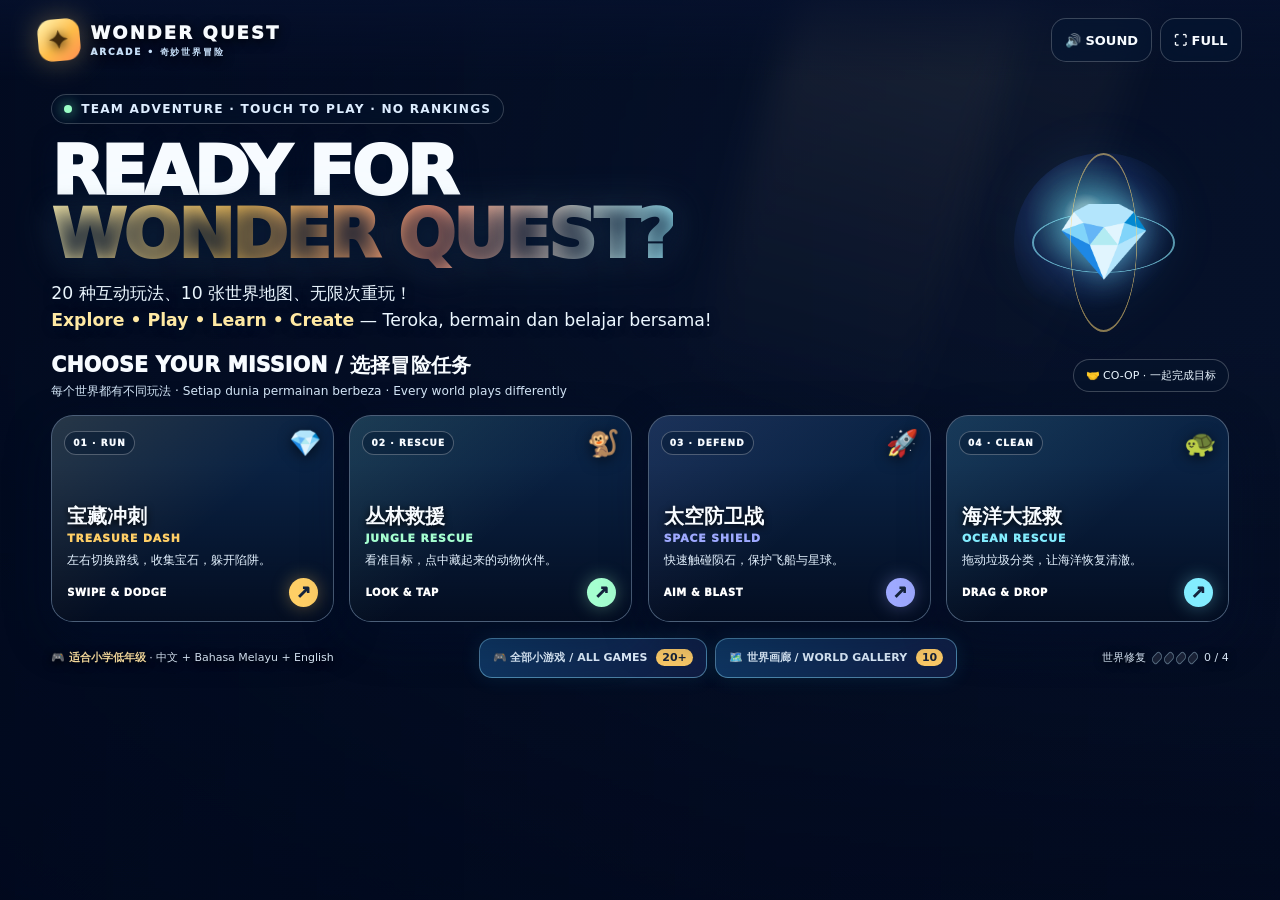
==== index.html @ a14398d5 "Add files via upload" ====
<!doctype html>
<html lang="zh-CN">
<head>
<meta charset="utf-8">
<meta name="viewport" content="width=device-width,initial-scale=1,maximum-scale=1,user-scalable=no,viewport-fit=cover">
<meta name="theme-color" content="#07132c">
<meta name="description" content="Wonder Quest Arcade — cooperative touch-screen adventure mini-games for children. No ads, no accounts, no external libraries.">
<title>Wonder Quest Ultimate Arcade · 奇妙世界大冒险</title>
<style>
:root{--ink:#f7fbff;--muted:#cce0f8;--gold:#ffd56f;--cyan:#75edff;--pink:#ff98d0;--glass:rgba(5,15,38,.75);--line:rgba(255,255,255,.2);--shadow:0 24px 80px rgba(0,0,0,.38)}
*{box-sizing:border-box;-webkit-tap-highlight-color:transparent}html,body{margin:0;width:100%;height:100%;overflow:hidden;background:#07132c;color:var(--ink);font-family:system-ui,-apple-system,"Segoe UI","Microsoft YaHei",sans-serif;overscroll-behavior:none}button{font:inherit;color:inherit;border:0;cursor:pointer;touch-action:manipulation}button:focus-visible{outline:4px solid white;outline-offset:3px}button:disabled{opacity:.58;cursor:default}#app{position:relative;width:100%;height:100dvh;min-height:540px;overflow:hidden;background:#07132c;isolation:isolate}.screen{position:absolute;inset:0;overflow:auto;scrollbar-width:thin;scrollbar-color:#95dfff66 transparent}.hidden{display:none!important}
/* home */
#home{background:#07132c}#homeBg{position:absolute;inset:-3%;background:url('assets/scenes/treasure.webp') center/cover no-repeat;animation:pan 30s ease-in-out infinite alternate;filter:saturate(1.15)}#homeBg:after{content:"";position:absolute;inset:0;background:linear-gradient(90deg,rgba(2,9,27,.78),rgba(2,9,27,.34) 58%,rgba(2,9,27,.22)),linear-gradient(0deg,rgba(1,7,24,.68),transparent 62%),radial-gradient(ellipse at 70% 35%,transparent 12%,rgba(1,8,28,.24) 80%)}@keyframes pan{from{transform:scale(1.02) translate(0,0)}to{transform:scale(1.12) translate(-1.3%,-.6%)}}.home-shine{position:absolute;inset:0;pointer-events:none;overflow:hidden}.ray{position:absolute;top:-22%;width:17%;height:70%;background:linear-gradient(180deg,rgba(255,246,197,.11),transparent);filter:blur(17px);transform:rotate(16deg);animation:ray 12s ease-in-out infinite alternate}.ray.r1{left:60%}.ray.r2{left:77%;width:10%;animation-delay:-4s;opacity:.55}@keyframes ray{from{transform:translateX(-20px) rotate(16deg);opacity:.25}to{transform:translateX(35px) rotate(16deg);opacity:.72}}#particles{position:absolute;inset:0;overflow:hidden;pointer-events:none}.spark{position:absolute;width:4px;height:4px;background:#fff0b1;border-radius:50%;box-shadow:0 0 15px 4px #ffcd6877;animation:float var(--d) linear infinite;opacity:0}@keyframes float{0%{transform:translateY(30px) scale(.3);opacity:0}18%{opacity:.9}80%{opacity:.45}100%{transform:translateY(-105vh) translateX(var(--dx)) scale(1.4);opacity:0}}
.topbar{position:relative;z-index:3;display:flex;align-items:center;justify-content:space-between;gap:14px;padding:clamp(12px,2vh,22px) clamp(14px,3vw,42px);background:linear-gradient(#06112dcc,transparent)}.brand{display:flex;align-items:center;gap:10px;font-weight:1000;letter-spacing:.12em;font-size:clamp(13px,1.4vw,18px);text-shadow:0 2px 12px #000}.brand-mark{width:42px;height:42px;border-radius:14px;display:grid;place-items:center;background:linear-gradient(140deg,#fff4b3,#ffbd49 55%,#ff8e52);color:#422a0b;font-size:25px;box-shadow:0 0 28px #ffd26c55;transform:rotate(-5deg)}.brand small{display:block;font-size:9px;letter-spacing:.2em;color:#c5def8;margin-top:3px}.top-actions{display:flex;gap:8px}.iconbtn{min-height:44px;min-width:46px;padding:9px 13px;border:1px solid #ffffff35;border-radius:15px;background:#05173388;backdrop-filter:blur(14px);font-weight:900;font-size:13px}.iconbtn:active{transform:scale(.96)}.home-content{position:relative;z-index:2;max-width:1500px;margin:auto;padding:clamp(8px,1.6vh,20px) clamp(14px,4vw,62px) 26px;display:flex;flex-direction:column;gap:clamp(12px,1.7vh,22px);min-height:calc(100% - 68px)}.eyebrow{display:inline-flex;align-items:center;gap:9px;width:max-content;border:1px solid #ffffff34;background:#04152d75;backdrop-filter:blur(12px);border-radius:999px;padding:7px 12px;font-size:clamp(10px,.95vw,13px);font-weight:900;letter-spacing:.1em;color:#ddedff}.pulse-dot{width:8px;height:8px;background:#9bffc6;box-shadow:0 0 13px #78ffc1;border-radius:50%;animation:pulse 1.6s infinite}@keyframes pulse{50%{opacity:.35;transform:scale(.72)}}.hero{display:flex;align-items:flex-end;justify-content:space-between;gap:22px}.hero-copy{max-width:840px}h1{margin:0;font-size:clamp(38px,5.3vw,76px);font-weight:1000;line-height:.94;letter-spacing:-.045em;text-shadow:0 5px 22px #00102a}.title-shine{color:transparent;background:linear-gradient(95deg,#fff3b2 0%,#ffc85c 30%,#ff9d7c 61%,#9defff 100%);background-clip:text;-webkit-background-clip:text;filter:drop-shadow(0 0 18px #9defff22)}.hero-sub{margin:13px 0 0;max-width:760px;color:#ecf7ff;font-size:clamp(12px,1.35vw,18px);line-height:1.55;text-shadow:0 2px 10px #00102a}.hero-sub strong{color:#ffe9a3}.portal-core{flex:0 0 clamp(112px,14vw,190px);width:clamp(112px,14vw,190px);aspect-ratio:1;border-radius:50%;position:relative;display:grid;place-items:center;margin:0 3% 2px 0;background:radial-gradient(circle at 40% 35%,#ffffffbb 0 2%,#d1fbff88 3% 7%,#69d9ff54 14%,#3b66ff20 38%,transparent 62%);filter:drop-shadow(0 0 25px #62d9ff45)}.portal-core:before,.portal-core:after{content:"";position:absolute;inset:10%;border:2px solid #8feeff9c;border-radius:50%;transform:rotateX(65deg);animation:orbit 8s linear infinite}.portal-core:after{inset:0%;border-color:#ffd87885;transform:rotateY(68deg);animation-duration:12s;animation-direction:reverse}.core-inner{font-size:clamp(44px,6vw,78px);animation:coreFloat 3s ease-in-out infinite alternate;filter:drop-shadow(0 0 15px #83eaff88)}@keyframes orbit{to{transform:rotate(425deg) rotateX(65deg)}}@keyframes coreFloat{to{transform:translateY(-9px) scale(1.04)}}.world-heading{display:flex;align-items:center;justify-content:space-between;gap:12px;margin-top:2px}.world-heading h2{margin:0;font-size:clamp(15px,1.6vw,22px);font-weight:1000;letter-spacing:.01em}.world-heading p{margin:4px 0 0;color:#d6e8fa;font-size:clamp(10px,.95vw,13px)}.team-chip{padding:8px 12px;border:1px solid #ffffff38;background:#06142c99;border-radius:999px;font-size:11px;color:#eaf6ff;white-space:nowrap}.world-grid{display:grid;grid-template-columns:repeat(4,minmax(0,1fr));gap:clamp(8px,1.2vw,16px)}.world-card{--accent:#ffd36f;position:relative;min-height:clamp(158px,23vh,222px);padding:0;overflow:hidden;border-radius:22px;border:1px solid #ffffff44;background:#0a2345;box-shadow:0 16px 45px #00102b70;text-align:left;isolation:isolate;transition:transform .24s,border-color .24s,box-shadow .24s}.world-card:before{content:"";position:absolute;z-index:-2;inset:-1%;background-image:linear-gradient(0deg,rgba(3,12,31,.97),rgba(3,12,31,.06) 76%),var(--img);background-size:cover;background-position:center;transition:transform .65s}.world-card:after{content:"";position:absolute;inset:0;z-index:-1;background:linear-gradient(140deg,color-mix(in srgb,var(--accent) 16%,transparent),transparent 54%);opacity:.75}.world-card:hover,.world-card:focus-visible{transform:translateY(-5px);border-color:var(--accent);box-shadow:0 20px 52px #00102baa,0 0 24px color-mix(in srgb,var(--accent) 26%,transparent)}.world-card:hover:before{transform:scale(1.075)}.world-card:active{transform:scale(.985)}.world-card[data-game="treasure"]{--img:url('assets/scenes/treasure.webp');--accent:#ffcf66}.world-card[data-game="jungle"]{--img:url('assets/scenes/jungle.webp');--accent:#a5ffd0}.world-card[data-game="space"]{--img:url('assets/scenes/space.webp');--accent:#9ea9ff}.world-card[data-game="ocean"]{--img:url('assets/scenes/ocean.webp');--accent:#83edff}.card-top{position:absolute;top:12px;left:12px;right:12px;display:flex;align-items:center;justify-content:space-between;gap:6px}.world-tag{font-size:9px;font-weight:1000;letter-spacing:.12em;padding:6px 8px;border:1px solid #ffffff45;border-radius:999px;background:#04162f77;backdrop-filter:blur(10px)}.card-glyph{font-size:26px;filter:drop-shadow(0 3px 7px #0009)}.card-content{position:absolute;left:0;right:0;bottom:0;padding:13px 15px 14px}.card-content h3{font-size:clamp(15px,1.55vw,21px);line-height:1.05;margin:0 0 4px;font-weight:1000;text-shadow:0 2px 7px #000}.card-content .eng{display:block;color:var(--accent);font-size:clamp(9px,.85vw,12px);font-weight:950;letter-spacing:.08em;margin-bottom:7px}.card-content p{font-size:clamp(10px,.91vw,12px);line-height:1.4;color:#e4f2ff;margin:0;max-width:95%}.card-bottom{margin-top:10px;display:flex;justify-content:space-between;align-items:center;font-size:10px;color:#fff;font-weight:950;letter-spacing:.06em}.card-play{display:grid;place-items:center;width:29px;height:29px;border-radius:50%;background:var(--accent);color:#15243d;font-size:18px;box-shadow:0 0 18px color-mix(in srgb,var(--accent) 36%,transparent)}.bottom-bar{display:flex;align-items:center;justify-content:space-between;gap:10px;color:#e2f1ff;font-size:11px;text-shadow:0 2px 8px #000}.bottom-bar strong{color:#ffe3a1}.portal-progress{display:flex;align-items:center;gap:7px}.mini-crystals{display:flex;gap:4px}.mini-crystals span{width:8px;height:12px;border-radius:2px 5px 2px 5px;border:1px solid #c1ecff5c;transform:rotate(45deg);background:#ffffff16}.mini-crystals span.lit{background:#8deaff;box-shadow:0 0 12px #8deaff;border-color:#fff}
/* game view */
#gameScreen{background:#06132e;overflow:hidden;z-index:10}.game-canvas{position:absolute;inset:0;width:100%;height:100%;touch-action:none;display:block}.game-shade{position:absolute;inset:0;pointer-events:none;background:linear-gradient(180deg,rgba(1,8,24,.62),transparent 24%,transparent 67%,rgba(1,8,24,.45))}.game-top{position:absolute;z-index:3;top:0;left:0;right:0;display:grid;grid-template-columns:auto 1fr minmax(160px,300px);align-items:center;gap:clamp(9px,1.6vw,22px);padding:clamp(10px,1.7vh,20px) clamp(12px,2.6vw,36px);background:linear-gradient(#030b21be,transparent)}.glass{border:1px solid #ffffff35;background:rgba(4,15,38,.72);backdrop-filter:blur(15px);box-shadow:0 10px 35px #00102b55}.backbtn{min-height:47px;padding:10px 14px;border-radius:15px;border:1px solid #ffffff42;background:#061831c7;font-size:12px;font-weight:1000;letter-spacing:.06em;white-space:nowrap}.game-heading{min-width:0}.game-heading .kicker{color:#a9e9ff;font-size:9px;font-weight:1000;letter-spacing:.18em}.game-heading h2{margin:2px 0 0;font-size:clamp(17px,2.2vw,29px);line-height:1.05;text-shadow:0 2px 8px #000}.game-heading p{margin:4px 0 0;color:#e0efff;font-size:clamp(10px,.96vw,13px);white-space:nowrap;overflow:hidden;text-overflow:ellipsis}.hud{padding:11px 13px;border-radius:16px;display:flex;flex-direction:column;gap:8px;min-width:0}.hud-row{display:flex;align-items:center;justify-content:space-between;gap:8px;font-size:11px;font-weight:1000}.hud-value{color:#ffe69e;white-space:nowrap}.meter{height:9px;border-radius:999px;background:#ffffff20;border:1px solid #ffffff27;overflow:hidden}.meter>span{display:block;height:100%;width:0;border-radius:999px;background:linear-gradient(90deg,#63f1e0,#fff2a1);box-shadow:0 0 12px #72f5e2;transition:width .22s}.game-bottom{position:absolute;z-index:3;left:0;right:0;bottom:0;display:flex;align-items:flex-end;justify-content:space-between;gap:10px;padding:14px clamp(12px,2.6vw,36px) max(14px,env(safe-area-inset-bottom));pointer-events:none;background:linear-gradient(0deg,rgba(1,8,24,.72),transparent)}.game-bottom>*{pointer-events:auto}.mission-tip{max-width:min(620px,60vw);padding:10px 14px;border-radius:15px;border:1px solid #ffffff28;background:#04152fa8;backdrop-filter:blur(12px);font-size:clamp(10px,.98vw,13px);color:#e8f6ff;line-height:1.35}.mission-tip strong{display:block;color:#ffe59a;margin-bottom:2px}.bottom-controls{display:flex;align-items:center;gap:9px}.control-btn{min-width:clamp(56px,6.8vw,88px);min-height:clamp(48px,6vw,68px);padding:8px 14px;border-radius:18px;border:1px solid #ffffff4d;background:rgba(7,20,47,.82);box-shadow:0 9px 27px #0004, inset 0 1px #fff2;font-size:clamp(20px,2.4vw,30px);font-weight:1000;touch-action:manipulation}.control-btn:active{transform:scale(.95);background:#ffffff2d}.control-label{display:block;font-size:9px;letter-spacing:.08em;margin-top:2px;color:#d7ebff}.toast{position:absolute;z-index:8;top:clamp(95px,13vh,135px);left:50%;transform:translateX(-50%) translateY(-10px);opacity:0;pointer-events:none;padding:12px 20px;border:1px solid #ffffff48;border-radius:999px;background:rgba(5,17,44,.86);backdrop-filter:blur(15px);font-weight:1000;font-size:clamp(13px,1.3vw,18px);box-shadow:0 12px 35px #0005;transition:.22s;white-space:nowrap}.toast.show{opacity:1;transform:translateX(-50%) translateY(0)}
/* end overlay */
#ending{position:absolute;z-index:20;inset:0;display:grid;place-items:center;background:rgba(2,7,24,.65);backdrop-filter:blur(13px);padding:20px;overflow:hidden}.end-card{position:relative;width:min(620px,94vw);border-radius:30px;border:1px solid #ffffff4b;padding:clamp(24px,4vw,42px);text-align:center;background:linear-gradient(155deg,#0c2d55ed,#111640f5 70%);box-shadow:0 25px 90px #0008;overflow:hidden;animation:popin .42s cubic-bezier(.2,1.25,.35,1)}@keyframes popin{from{opacity:0;transform:scale(.7) translateY(30px)}to{opacity:1;transform:scale(1) translateY(0)}}.end-card:before{content:"";position:absolute;inset:-45%;background:conic-gradient(from 0deg,transparent,#76dfff21,transparent,#ffda7225,transparent);animation:spin 10s linear infinite;pointer-events:none}@keyframes spin{to{transform:rotate(360deg)}}.end-inner{position:relative;z-index:1}.end-icon{font-size:clamp(62px,10vw,100px);line-height:1.1;filter:drop-shadow(0 0 22px #8fefff75);animation:coreFloat 2.2s ease-in-out infinite alternate}.end-card h2{font-size:clamp(27px,4.2vw,42px);margin:15px 0 8px;font-weight:1000}.end-card p{font-size:clamp(13px,1.3vw,17px);color:#dceeff;line-height:1.55;margin:0 auto 22px;max-width:470px}.end-actions{display:flex;justify-content:center;gap:10px;flex-wrap:wrap}.primary-btn,.secondary-btn{min-height:52px;padding:13px 21px;border-radius:15px;font-weight:1000;font-size:14px}.primary-btn{background:linear-gradient(135deg,#fff3b2,#ffcb5c 60%,#ff9955);color:#3a260c;box-shadow:0 8px 25px #ffb74642,inset 0 1px #fff}.secondary-btn{background:#ffffff13;border:1px solid #ffffff35;color:#eff8ff}.primary-btn:active,.secondary-btn:active{transform:scale(.98)}.confetti{position:absolute;top:-16px;width:9px;height:15px;border-radius:3px;animation:confetti 2.8s linear forwards;opacity:.9}@keyframes confetti{to{transform:translateY(110vh) rotate(740deg);opacity:0}}
@media(max-width:930px){.home-content{justify-content:flex-start;padding-top:16px}.hero{align-items:center}.portal-core{margin-right:0;flex-basis:100px;width:100px}.world-grid{grid-template-columns:repeat(2,minmax(0,1fr))}.world-card{min-height:clamp(135px,25vh,200px)}.card-content{padding:10px 12px}.game-top{grid-template-columns:auto 1fr;}.hud{grid-column:1/-1;max-width:370px;justify-self:end;width:100%;padding:8px 11px}.game-heading{padding-right:4px}.game-bottom{align-items:flex-end}.mission-tip{max-width:58vw}.bottom-controls{gap:6px}}
@media(max-width:560px){#app{min-height:520px}.topbar{padding:9px 12px}.brand-mark{width:36px;height:36px}.iconbtn{min-height:38px;min-width:40px;padding:7px 9px}.home-content{padding:8px 12px 12px;gap:10px}.hero{gap:7px}.portal-core{flex-basis:66px;width:66px}.core-inner{font-size:38px}h1{font-size:clamp(30px,8.5vw,46px)}.hero-sub{margin-top:7px;font-size:11px}.world-heading h2{font-size:15px}.team-chip{font-size:9px;padding:6px 8px}.world-grid{gap:8px}.world-card{min-height:145px;border-radius:16px}.card-top{top:8px;left:8px}.world-tag{font-size:8px;padding:5px 6px}.card-glyph{font-size:22px}.card-content h3{font-size:15px}.card-content .eng{font-size:8px;margin-bottom:4px}.card-content p{font-size:9px}.card-bottom{margin-top:5px;font-size:9px}.card-play{width:24px;height:24px}.bottom-bar{font-size:9px;align-items:flex-start}.portal-progress{gap:5px}.game-top{padding:9px;gap:6px;grid-template-columns:auto 1fr}.backbtn{min-height:42px;padding:8px 10px;font-size:10px}.game-heading h2{font-size:18px}.game-heading .kicker{font-size:8px}.game-heading p{font-size:10px}.hud{max-width:260px}.game-bottom{padding:8px;gap:6px;align-items:flex-end}.mission-tip{max-width:49vw;padding:8px 9px;font-size:9px}.control-btn{min-width:48px;min-height:47px;border-radius:14px;padding:5px 8px;font-size:19px}.control-label{font-size:7px}.primary-btn,.secondary-btn{font-size:12px;min-height:47px;padding:10px 13px}.toast{max-width:90vw;white-space:normal;text-align:center;top:126px;font-size:13px}}
@media(orientation:portrait) and (max-width:700px){.home-content{overflow-y:auto}.hero{align-items:flex-start}.portal-core{display:none}.world-grid{padding-bottom:8px}.world-card{min-height:165px}.bottom-bar{padding-bottom:8px}}
@media(prefers-reduced-motion:reduce){*,*:before,*:after{animation-duration:.01ms!important;animation-iteration-count:1!important;scroll-behavior:auto!important;transition-duration:.01ms!important}}

/* Ultimate expansion: mini arcade, story activities and full art gallery */
.home-nav-actions{display:flex;gap:8px;align-items:center;flex-wrap:wrap}.nav-pill{min-height:40px;padding:9px 13px;border:1px solid #8ddfff77;border-radius:13px;background:linear-gradient(135deg,#103d6be8,#111d45e8);box-shadow:0 0 20px #36c7ff1c;font-weight:900;font-size:11px}.nav-pill b{display:inline-block;margin-left:5px;background:#ffcd68;color:#17233a;border-radius:99px;padding:2px 6px}.sub-top{position:relative;z-index:3;display:grid;grid-template-columns:auto minmax(0,1fr) auto;align-items:center;gap:18px;padding:clamp(12px,2vh,22px) clamp(12px,2.5vw,36px);background:linear-gradient(#06112df0,transparent)}.sub-top h1,.mini-title-wrap h1{margin:3px 0 4px;font-size:clamp(22px,3.2vw,42px);font-weight:1000;line-height:1.03;text-shadow:0 3px 14px #000}.sub-top h1 span,.mini-title-wrap h1 span{display:inline-block;color:#95eaff;font-size:.53em;letter-spacing:.04em;margin-left:6px}.sub-top p,.mini-title-wrap p{margin:0;color:#d7e9ff;font-size:clamp(10px,1vw,14px)}.sub-kicker{color:#9be8ff;font-size:10px;font-weight:1000;letter-spacing:.18em}.sub-top-actions{display:flex;gap:7px}.arcade-bg,.gallery-bg,.mini-bg{position:absolute;inset:0;background:url('assets/scenes/space.webp') center/cover no-repeat;filter:saturate(1.1);transform:scale(1.02)}.arcade-bg:after,.gallery-bg:after,.mini-bg:after{content:"";position:absolute;inset:0;background:linear-gradient(180deg,#03112bdc,#07132be6 38%,#07132bf0),radial-gradient(ellipse at 50% 20%,#197fc833,transparent 65%)}.arcade-wrap{position:relative;z-index:1;max-width:1540px;margin:auto;padding:5px clamp(12px,2.4vw,34px) 30px}.arcade-intro{display:flex;align-items:center;justify-content:space-between;gap:14px;padding:13px 17px;margin:0 0 14px;border:1px solid #ffffff27;border-radius:18px;background:#061832ad;backdrop-filter:blur(13px)}.arcade-intro strong{display:block;font-size:clamp(16px,1.6vw,22px)}.arcade-intro span{display:inline-block;color:#b5d6f1;font-size:11px;margin-top:3px}.arcade-badges{display:flex;gap:8px;flex-wrap:wrap}.arcade-badges span{padding:7px 10px;border-radius:99px;border:1px solid #7fddff55;background:#0b3156a6;color:#e5f7ff;font-weight:800}.arcade-grid{display:grid;grid-template-columns:repeat(5,minmax(0,1fr));gap:12px}.arcade-card{position:relative;min-height:150px;text-align:left;border:1px solid #ffffff35;border-radius:18px;overflow:hidden;background:linear-gradient(145deg,#164a75e8,#09152eea);padding:15px;box-shadow:0 14px 34px #0004;transition:transform .2s,border-color .2s,box-shadow .2s}.arcade-card:before{content:"";position:absolute;inset:0;background:radial-gradient(circle at 100% 0%,var(--tint,#58dfff)33,transparent 60%);opacity:.22;pointer-events:none}.arcade-card:hover,.arcade-card:focus-visible{transform:translateY(-4px);border-color:var(--tint,#75eaff);box-shadow:0 0 24px color-mix(in srgb,var(--tint,#75eaff) 25%,transparent)}.arcade-card .game-emoji{font-size:35px;display:block;margin-bottom:5px;filter:drop-shadow(0 4px 10px #0007)}.arcade-card strong{display:block;font-size:clamp(13px,1.13vw,16px);line-height:1.15}.arcade-card small{display:block;color:var(--tint,#9defff);font-size:10px;font-weight:1000;letter-spacing:.07em;margin:4px 0}.arcade-card p{margin:0;color:#d6e7f7;font-size:11px;line-height:1.35}.arcade-card .launch-arrow{position:absolute;right:12px;top:12px;width:28px;height:28px;border-radius:50%;background:var(--tint,#76eaff);color:#07213b;display:grid;place-items:center;font-weight:1000}.gallery-hint{padding:20px 6px;text-align:center;color:#c5e2ff;font-size:12px;letter-spacing:.02em}.mini-top{position:relative;z-index:3;display:grid;grid-template-columns:auto 1fr auto;align-items:center;gap:18px;padding:clamp(12px,2vh,22px) clamp(12px,2.5vw,36px);background:linear-gradient(#06112df0,transparent)}.mini-main{position:relative;z-index:2;width:min(1160px,96vw);margin:0 auto;padding:8px 16px 28px;display:flex;flex-direction:column;align-items:stretch;gap:12px}.mini-hud{border-radius:16px;padding:12px 17px}.mini-hud>div:first-child{display:flex;align-items:center;justify-content:space-between;gap:8px;font-size:14px;margin-bottom:8px}.mini-hud span{color:#afeaff;font-weight:1000}.mini-feedback{min-height:32px;text-align:center;color:#ffe9a2;font-weight:900;font-size:14px;padding:4px}.mini-area{min-height:330px;display:flex;align-items:center;justify-content:center;flex-direction:column;gap:14px;padding:clamp(12px,2vw,24px);border:1px solid #ffffff35;border-radius:24px;background:linear-gradient(145deg,#061a36b8,#07142fd9);backdrop-filter:blur(14px);box-shadow:0 20px 60px #0004}.mini-card-grid{display:grid;grid-template-columns:repeat(4,minmax(70px,112px));gap:clamp(8px,1.3vw,15px);justify-content:center}.mini-tile{min-height:78px;aspect-ratio:1;border:1px solid #ffffff3b;border-radius:16px;background:linear-gradient(145deg,#174c7b,#0d2346);font-size:clamp(25px,3.2vw,42px);box-shadow:0 9px 19px #0003;transition:transform .16s,filter .16s,border-color .16s}.mini-tile:active{transform:scale(.94)}.mini-tile.matched,.mini-tile.correct{background:linear-gradient(145deg,#1d946f,#115143);border-color:#9dffcd}.mini-tile.blank{background:#041226;opacity:.54}.mini-options{display:flex;gap:10px;flex-wrap:wrap;justify-content:center;width:100%}.mini-option{min-width:110px;min-height:62px;padding:12px 16px;border-radius:16px;border:1px solid #ffffff52;background:linear-gradient(145deg,#1c5d8b,#12264d);font-size:clamp(17px,1.7vw,24px);font-weight:1000;box-shadow:0 8px 18px #0003;transition:transform .15s,border-color .15s}.mini-option small{display:block;font-size:10px;color:#d3edff;font-weight:700;margin-top:3px}.mini-option:active{transform:scale(.94)}.mini-question{font-size:clamp(20px,3vw,36px);font-weight:1000;text-align:center;line-height:1.3}.mini-subquestion{font-size:clamp(12px,1.3vw,17px);text-align:center;color:#d5eaff}.mini-big-emoji{font-size:clamp(52px,8vw,90px);filter:drop-shadow(0 8px 14px #0005)}.mini-grid-3{display:grid;grid-template-columns:repeat(3,minmax(75px,130px));gap:11px;justify-content:center}.mini-habitat{display:flex;gap:10px;justify-content:center;flex-wrap:wrap}.maze-grid{display:grid;grid-template-columns:repeat(6,minmax(34px,62px));gap:5px;justify-content:center}.maze-cell{aspect-ratio:1;border-radius:9px;border:1px solid #ffffff22;background:#17446a;font-size:clamp(18px,2.5vw,30px)}.maze-cell.wall{background:#030e24;border-color:#24324f}.maze-cell.player{background:#0b8eb2;box-shadow:0 0 20px #75eaff88}.maze-cell.goal{background:#9764c9}.maze-pad{display:grid;grid-template-columns:repeat(3,60px);grid-template-rows:repeat(2,48px);gap:4px}.maze-pad button{border-radius:11px;border:1px solid #ffffff40;background:#153d69;font-size:24px}.slide-grid{display:grid;grid-template-columns:repeat(3,minmax(68px,100px));gap:6px;justify-content:center}.slide-tile{aspect-ratio:1;border-radius:14px;border:1px solid #ffffff44;background:linear-gradient(145deg,#2471ab,#13294f);font-size:clamp(22px,3vw,36px);font-weight:1000}.slide-tile.blank{background:#031126;border-style:dashed;box-shadow:inset 0 0 20px #0005}.color-palette{display:flex;gap:8px;flex-wrap:wrap;justify-content:center}.color-swatch{min-width:70px;min-height:70px;border-radius:18px;border:3px solid #ffffffaa;box-shadow:0 8px 18px #0004}.draw-canvas{width:min(900px,82vw);height:min(420px,48vh);background:#f7fbff;border:5px solid #c5ecff;border-radius:18px;touch-action:none;box-shadow:0 10px 35px #0005}.draw-tools{display:flex;gap:8px;flex-wrap:wrap;justify-content:center}.draw-tools button{border-radius:12px;border:2px solid #ffffff66;min-width:44px;min-height:44px;padding:5px 10px}.gallery-grid{position:relative;z-index:1;display:grid;grid-template-columns:repeat(3,minmax(0,1fr));gap:15px;max-width:1550px;padding:5px 22px 35px;margin:0 auto}.gallery-card{border-radius:18px;overflow:hidden;border:1px solid #ffffff46;background:#071730;box-shadow:0 15px 40px #0004;padding:0;text-align:left;transition:transform .2s,border-color .2s}.gallery-card:hover{transform:translateY(-3px);border-color:#9beaff}.gallery-card img{display:block;width:100%;aspect-ratio:16/10;object-fit:cover}.gallery-card span{display:block;padding:11px 13px;color:#f3f9ff;font-weight:900;font-size:14px}.gallery-card small{display:block;padding:0 13px 12px;color:#9bdff7;font-size:11px}.gallery-lightbox{position:fixed;z-index:30;inset:0;background:#020817ed;display:flex;align-items:center;justify-content:center;flex-direction:column;padding:55px 20px 20px;gap:12px}.gallery-lightbox img{max-width:95vw;max-height:82vh;object-fit:contain;border-radius:12px;box-shadow:0 15px 80px #000}.lightbox-close{position:absolute;right:22px;top:16px;min-height:42px;padding:9px 14px;background:#10325a;border:1px solid #ffffff4d;border-radius:12px;font-weight:900}.lightbox-caption{font-size:14px;color:#fff0b7;font-weight:900}.mini-result{display:flex;flex-direction:column;align-items:center;text-align:center;gap:12px;padding:20px}.mini-result .result-emoji{font-size:76px;animation:coreFloat 1.2s ease-in-out infinite alternate}.mini-result h2{margin:0;font-size:clamp(22px,3vw,36px)}.mini-result p{max-width:620px;color:#e0efff;line-height:1.6;margin:0}.mini-result button{min-height:48px;padding:12px 18px;border-radius:13px;background:#ffcf65;color:#142641;font-weight:1000}.mini-result .secondary{background:#18385d;color:white;border:1px solid #ffffff4a}
@media(max-width:1080px){.arcade-grid{grid-template-columns:repeat(4,minmax(0,1fr))}.sub-top{grid-template-columns:auto 1fr}.sub-top-actions{grid-column:1/-1;justify-content:flex-end}.gallery-grid{grid-template-columns:repeat(2,minmax(0,1fr))}}
@media(max-width:700px){.arcade-grid{grid-template-columns:repeat(2,minmax(0,1fr))}.arcade-card{min-height:142px;padding:12px}.sub-top h1{font-size:23px}.sub-top h1 span{display:block;margin:4px 0 0}.mini-top{grid-template-columns:auto 1fr}.mini-title-wrap h1{font-size:24px}.mini-top #miniReset{grid-column:1/-1;justify-self:end}.gallery-grid{grid-template-columns:1fr;padding:5px 12px 25px}.home-nav-actions{justify-content:center}.bottom-bar{flex-wrap:wrap}.mini-card-grid{grid-template-columns:repeat(3,minmax(68px,95px))}.mini-main{padding:6px 10px 24px}.mini-area{min-height:300px}.mini-grid-3{grid-template-columns:repeat(3,minmax(70px,105px))}.maze-grid{grid-template-columns:repeat(6,minmax(30px,47px))}}

</style>
</head>
<body>
<div id="app">
<section id="home" class="screen">
 <div id="homeBg"></div><div class="home-shine"><i class="ray r1"></i><i class="ray r2"></i></div><div id="particles"></div>
 <header class="topbar">
  <div class="brand"><div class="brand-mark">✦</div><div>WONDER QUEST<small>ARCADE • 奇妙世界冒险</small></div></div>
  <div class="top-actions"><button class="iconbtn" id="soundBtn" aria-label="Toggle sound">🔊 SOUND</button><button class="iconbtn" id="fullBtn" aria-label="Toggle fullscreen">⛶ FULL</button></div>
 </header>
 <main class="home-content">
  <div class="eyebrow"><span class="pulse-dot"></span> TEAM ADVENTURE · TOUCH TO PLAY · NO RANKINGS</div>
  <div class="hero">
   <div class="hero-copy"><h1>READY FOR<br><span class="title-shine">WONDER QUEST?</span></h1><p class="hero-sub">20 种互动玩法、10 张世界地图、无限次重玩！<br><strong>Explore • Play • Learn • Create</strong> — Teroka, bermain dan belajar bersama!</p></div>
   <div class="portal-core" aria-hidden="true"><div class="core-inner">💎</div></div>
  </div>
  <div class="world-heading"><div><h2>CHOOSE YOUR MISSION / 选择冒险任务</h2><p>每个世界都有不同玩法 · Setiap dunia permainan berbeza · Every world plays differently</p></div><div class="team-chip">🤝 CO-OP · 一起完成目标</div></div>
  <div class="world-grid">
   <button class="world-card" data-game="treasure"><div class="card-top"><span class="world-tag">01 · RUN</span><span class="card-glyph">💎</span></div><div class="card-content"><h3>宝藏冲刺</h3><span class="eng">TREASURE DASH</span><p>左右切换路线，收集宝石，躲开陷阱。</p><div class="card-bottom"><span>SWIPE & DODGE</span><span class="card-play">↗</span></div></div></button>
   <button class="world-card" data-game="jungle"><div class="card-top"><span class="world-tag">02 · RESCUE</span><span class="card-glyph">🐒</span></div><div class="card-content"><h3>丛林救援</h3><span class="eng">JUNGLE RESCUE</span><p>看准目标，点中藏起来的动物伙伴。</p><div class="card-bottom"><span>LOOK & TAP</span><span class="card-play">↗</span></div></div></button>
   <button class="world-card" data-game="space"><div class="card-top"><span class="world-tag">03 · DEFEND</span><span class="card-glyph">🚀</span></div><div class="card-content"><h3>太空防卫战</h3><span class="eng">SPACE SHIELD</span><p>快速触碰陨石，保护飞船与星球。</p><div class="card-bottom"><span>AIM & BLAST</span><span class="card-play">↗</span></div></div></button>
   <button class="world-card" data-game="ocean"><div class="card-top"><span class="world-tag">04 · CLEAN</span><span class="card-glyph">🐢</span></div><div class="card-content"><h3>海洋大拯救</h3><span class="eng">OCEAN RESCUE</span><p>拖动垃圾分类，让海洋恢复清澈。</p><div class="card-bottom"><span>DRAG & DROP</span><span class="card-play">↗</span></div></div></button>
  </div>
  <footer class="bottom-bar"><span>🎮 <strong>适合小学低年级</strong> · 中文 + Bahasa Melayu + English</span><div class="home-nav-actions"><button class="nav-pill" id="openArcadeBtn">🎮 全部小游戏 / ALL GAMES <b>20+</b></button><button class="nav-pill" id="openGalleryBtn">🗺️ 世界画廊 / WORLD GALLERY <b>10</b></button></div><div class="portal-progress"><span>世界修复</span><div class="mini-crystals" id="crystals"><span></span><span></span><span></span><span></span></div><span id="worldsDone">0 / 4</span></div></footer>
 </main>
</section>
<section id="gameScreen" class="screen hidden" aria-label="Game screen">
 <canvas id="gameCanvas" class="game-canvas"></canvas><div class="game-shade"></div>
 <header class="game-top">
  <button id="mapBtn" class="backbtn">← 世界地图<br><small>BACK TO MAP</small></button>
  <div class="game-heading"><div id="gameKicker" class="kicker">MISSION 01</div><h2 id="gameTitle">宝藏冲刺</h2><p id="gameSubtitle">左右切换路线，收集宝石。</p></div>
  <div class="hud glass"><div class="hud-row"><span id="hudLabel">宝石</span><span id="hudValue" class="hud-value">0 / 10</span></div><div class="meter"><span id="hudMeter"></span></div></div>
 </header>
 <div id="toast" class="toast" role="status" aria-live="polite"></div>
 <footer class="game-bottom"><div class="mission-tip"><strong id="tipTitle">HOW TO PLAY</strong><span id="tipText">Touch the controls to play.</span></div><div id="bottomControls" class="bottom-controls"></div></footer>
</section>

<section id="arcadeScreen" class="screen hidden" aria-label="All mini games">
 <div class="arcade-bg"></div>
 <header class="sub-top"><button class="backbtn" id="arcadeBack">← 返回主页<br><small>BACK HOME</small></button><div><div class="sub-kicker">WONDER QUEST · MINI ARCADE</div><h1>迷你游戏嘉年华 <span>MINI GAME CARNIVAL</span></h1><p>20 种不同玩法 · 触屏优先 · 不排名、一起玩</p></div><div class="sub-top-actions"><button class="iconbtn" id="arcadeGalleryBtn">🗺️ 世界画廊</button><button class="iconbtn" id="arcadeFullBtn">⛶ FULL</button></div></header>
 <div class="arcade-wrap"><div class="arcade-intro"><div><strong>挑一个挑战开始吧！</strong><span>Pick a challenge · Pilih cabaran</span></div><div class="arcade-badges"><span>🤝 合作目标</span><span>✨ 动画反馈</span><span>🔌 可离线</span></div></div><div id="arcadeGrid" class="arcade-grid"></div><div class="gallery-hint">每次完成游戏都会点亮能量晶体，全部完成即可解锁最终世界 · Collect crystals together to unlock the final world.</div></div>
</section>
<section id="miniScreen" class="screen hidden" aria-label="Mini game activity">
 <div class="mini-bg"></div><header class="mini-top"><button class="backbtn" id="miniBack">← 游戏大厅<br><small>ARCADE MENU</small></button><div class="mini-title-wrap"><div class="sub-kicker" id="miniKicker">MINI MISSION</div><h1 id="miniTitle">记忆配对 <span>MEMORY MATCH</span></h1><p id="miniSubtitle">翻开卡片，找到相同的伙伴。</p></div><button class="iconbtn" id="miniReset">↻ 重来 / RESET</button></header>
 <div class="mini-main"><div class="mini-hud glass"><div><strong id="miniPrompt">找到六对相同的卡片</strong><span id="miniCount">0 / 6</span></div><div class="meter"><span id="miniMeter"></span></div></div><div id="miniFeedback" class="mini-feedback" aria-live="polite">准备好了吗？Ready, set, play!</div><div id="miniArea" class="mini-area"></div></div>
</section>
<section id="galleryScreen" class="screen hidden" aria-label="World gallery">
 <div class="gallery-bg"></div><header class="sub-top"><button class="backbtn" id="galleryBack">← 返回主页<br><small>BACK HOME</small></button><div><div class="sub-kicker">WORLD GALLERY · ART ARCHIVE</div><h1>奇妙世界画廊 <span>WONDER WORLD GALLERY</span></h1><p>点开任意作品放大欣赏 · Tap any artwork to explore it</p></div><div class="sub-top-actions"><button class="iconbtn" id="galleryArcadeBtn">🎮 全部游戏</button><button class="iconbtn" id="galleryFullBtn">⛶ FULL</button></div></header>
 <div class="gallery-grid" id="galleryGrid"></div>
 <div id="galleryLightbox" class="gallery-lightbox hidden" role="dialog" aria-modal="true"><button id="galleryClose" class="lightbox-close">✕ 关闭 / CLOSE</button><div class="lightbox-caption" id="galleryCaption"></div><img id="galleryLarge" alt="Wonder Quest fantasy world artwork"></div>
</section>

<div id="ending" class="hidden" role="dialog" aria-modal="true" aria-labelledby="endTitle"><div class="end-card"><div id="endConfetti"></div><div class="end-inner"><div id="endIcon" class="end-icon">💎</div><h2 id="endTitle">世界修复成功！</h2><p id="endText">Great teamwork!</p><div class="end-actions"><button id="againBtn" class="primary-btn">↻ 再玩一次 / PLAY AGAIN</button><button id="endMapBtn" class="secondary-btn">⌂ 返回地图 / MAP</button></div></div></div></div>
</div>
<script>
(()=>{'use strict';
const $=id=>document.getElementById(id), home=$('home'), gameScreen=$('gameScreen'), canvas=$('gameCanvas'), ctx=canvas.getContext('2d'), ending=$('ending'), arcadeScreen=$('arcadeScreen'), miniScreen=$('miniScreen'), galleryScreen=$('galleryScreen'), miniArea=$('miniArea'), miniFeedback=$('miniFeedback'), galleryGrid=$('galleryGrid'), galleryLightbox=$('galleryLightbox'), galleryLarge=$('galleryLarge'), galleryCaption=$('galleryCaption');
const ASSETS={};[['island','assets/scenes/treasure.webp'],['jungle','assets/scenes/jungle.webp'],['space','assets/scenes/space.webp'],['ocean','assets/scenes/ocean.webp'],['deepsea','assets/scenes/deepsea.webp'],['manta','assets/scenes/manta.webp']].forEach(([k,src])=>{const im=new Image();im.src=src;ASSETS[k]=im;});
const META={treasure:{scene:'island',title:'宝藏冲刺 · Treasure Dash',subtitle:'左右切换路线，收集宝石，躲开陷阱。',kicker:'MISSION 01 · RUN',tipTitle:'左右切换路线 / SWITCH LANES',tipText:'点击下面的 ◀ ▶，或点画面左 / 右侧切换路线。收集 10 颗宝石，避开石块！',target:10,unit:'颗宝石'},jungle:{scene:'jungle',title:'丛林救援 · Jungle Rescue',subtitle:'看准目标，点中藏起来的动物伙伴。',kicker:'MISSION 02 · RESCUE',tipTitle:'寻找指定伙伴 / FIND THE FRIEND',tipText:'先看上方提示的动物，再触碰画面里冒出来的同伴。答错也不会扣分！',target:8,unit:'只动物'},space:{scene:'space',title:'太空防卫战 · Space Shield',subtitle:'快速触碰陨石，保护飞船与星球。',kicker:'MISSION 03 · DEFEND',tipTitle:'触碰陨石 / TAP METEORS',tipText:'用手指点陨石将它们击碎。别让陨石撞上星球！',target:12,unit:'颗陨石'},ocean:{scene:'ocean',title:'海洋大拯救 · Ocean Rescue',subtitle:'拖动垃圾分类，让海洋恢复清澈。',kicker:'MISSION 04 · CLEAN',tipTitle:'拖动并分类 / DRAG & SORT',tipText:'把海里的垃圾拖进正确回收箱；也可先点垃圾，再点箱子。',target:8,unit:'件垃圾'}};
let W=0,H=0,dpr=1,active=null,raf=0,lastFrame=0,hudClock=0,soundOn=true,audio=null,done=new Set(),toastTimer=0,dragging=null;
const colors=['#ffe58f','#ff88bf','#8aefff','#a8ffbe','#d9b4ff'];
function fitCanvas(){const r=canvas.getBoundingClientRect();const oldW=W||r.width,oldH=H||r.height;W=Math.max(1,r.width);H=Math.max(1,r.height);dpr=Math.min(window.devicePixelRatio||1,1.6);canvas.width=Math.round(W*dpr);canvas.height=Math.round(H*dpr);ctx.setTransform(dpr,0,0,dpr,0,0);if(active&&active.state){const s=active.state;const sx=W/oldW,sy=H/oldH;if(s.items)s.items.forEach(o=>{if(typeof o.x==='number')o.x*=sx;if(typeof o.y==='number')o.y*=sy;if(typeof o.vx==='number')o.vx*=sx;if(typeof o.vy==='number')o.vy*=sy});if(s.particles)s.particles.forEach(p=>{p.x*=sx;p.y*=sy})}}
window.addEventListener('resize',fitCanvas);fitCanvas();
function sound(type='tap'){if(!soundOn)return;try{if(!audio)audio=new(window.AudioContext||window.webkitAudioContext)();if(audio.state==='suspended')audio.resume();const now=audio.currentTime,o=audio.createOscillator(),g=audio.createGain();o.connect(g);g.connect(audio.destination);const map={tap:[520,.055,'sine'],good:[740,.12,'sine'],bad:[190,.12,'triangle'],win:[660,.32,'sine'],blast:[160,.09,'sawtooth'],bubble:[430,.14,'sine']};const [f,d,w]=map[type]||map.tap;o.type=w;o.frequency.setValueAtTime(f,now);if(type==='good'||type==='win')o.frequency.exponentialRampToValueAtTime(f*1.42,now+d);if(type==='blast')o.frequency.exponentialRampToValueAtTime(55,now+d);g.gain.setValueAtTime(.0001,now);g.gain.exponentialRampToValueAtTime(.12,now+.012);g.gain.exponentialRampToValueAtTime(.0001,now+d);o.start(now);o.stop(now+d+.02);if(type==='win'){setTimeout(()=>sound('good'),140);setTimeout(()=>sound('tap'),270)}}catch(e){}}
function toast(msg){const el=$('toast');el.textContent=msg;el.classList.add('show');clearTimeout(toastTimer);toastTimer=setTimeout(()=>el.classList.remove('show'),1600)}
function spawnSpark(x,y,count=12){if(!active||!active.state)return;for(let i=0;i<count;i++){const a=Math.random()*Math.PI*2,s=40+Math.random()*220;active.state.particles.push({x,y,vx:Math.cos(a)*s,vy:Math.sin(a)*s-25,life:.45+Math.random()*.7,max:.65,size:3+Math.random()*7,color:colors[Math.floor(Math.random()*colors.length)]})}}
function roundedRect(c,x,y,w,h,r){c.beginPath();c.roundRect?c.roundRect(x,y,w,h,r):(c.rect(x,y,w,h));}
function drawCover(im,alpha=1,dim=.24){if(im&&im.complete&&im.naturalWidth){const ir=im.width/im.height,cr=W/H;let sw,sh,sx,sy;if(ir>cr){sh=im.height;sw=sh*cr;sx=(im.width-sw)/2;sy=0}else{sw=im.width;sh=sw/cr;sx=0;sy=(im.height-sh)/2}ctx.globalAlpha=alpha;ctx.drawImage(im,sx,sy,sw,sh,0,0,W,H);ctx.globalAlpha=1}ctx.fillStyle=`rgba(2,9,28,${dim})`;ctx.fillRect(0,0,W,H)}
function gameBackground(scene,t){drawCover(ASSETS[scene],1,scene==='ocean'?.31:.33);const grd=ctx.createLinearGradient(0,0,0,H);grd.addColorStop(0,'rgba(0,6,25,.1)');grd.addColorStop(1,'rgba(0,8,28,.34)');ctx.fillStyle=grd;ctx.fillRect(0,0,W,H);for(let i=0;i<22;i++){const x=(i*113+t*(8+(i%4)*2))%(W+20)-10,y=(i*71+t*(10+(i%5)*2))%(H+20)-10;ctx.globalAlpha=.1+(.1*Math.sin(t+i));ctx.fillStyle=i%2?'#8eeaff':'#fff2b1';ctx.beginPath();ctx.arc(x,y,1.4+(i%3),0,Math.PI*2);ctx.fill()}ctx.globalAlpha=1}
function updateHUD(label,value,ratio){$('hudLabel').textContent=label;$('hudValue').textContent=value;$('hudMeter').style.width=`${Math.max(0,Math.min(100,ratio*100))}%`}
function addControl(label,icon,fn){const b=document.createElement('button');b.className='control-btn';b.innerHTML=`${icon}<span class="control-label">${label}</span>`;b.addEventListener('click',fn);$('bottomControls').appendChild(b);return b}
function clearControls(){$('bottomControls').innerHTML=''}
function startGame(id){if(!META[id])return;ending.classList.add('hidden');home.classList.add('hidden');arcadeScreen.classList.add('hidden');miniScreen.classList.add('hidden');galleryScreen.classList.add('hidden');gameScreen.classList.remove('hidden');fitCanvas();const m=META[id];$('gameKicker').textContent=m.kicker;$('gameTitle').textContent=m.title;$('gameSubtitle').textContent=m.subtitle;$('tipTitle').textContent=m.tipTitle;$('tipText').textContent=m.tipText;clearControls();active={id,state:null,time:0,ended:false};dragging=null;
 if(id==='treasure')initTreasure();else if(id==='jungle')initJungle();else if(id==='space')initSpace();else if(id==='ocean')initOcean();
 $('hudLabel').textContent='任务进度';$('hudValue').textContent=`0 / ${m.target}`;$('hudMeter').style.width='0%';sound('tap');lastFrame=performance.now();cancelAnimationFrame(raf);raf=requestAnimationFrame(loop)}
function stopGame(){cancelAnimationFrame(raf);active=null;dragging=null;gameScreen.classList.add('hidden');home.classList.remove('hidden');ending.classList.add('hidden');paintDone()}
function initTreasure(){active.state={lane:1,items:[],particles:[],elapsed:0,spawn:0,collected:0,hits:0,time:60,playerBounce:0,flash:0};addControl('LEFT','◀',()=>moveLane(-1));addControl('RIGHT','▶',()=>moveLane(1));updateHUD('宝石 / GEMS','0 / 10',0);toast('出发！左右切换路线，收集闪亮宝石！')}
function moveLane(dir){if(!active||active.id!=='treasure')return;active.state.lane=Math.max(0,Math.min(2,active.state.lane+dir));active.state.playerBounce=.2;sound('tap')}
function laneGeo(lane,t){const a=W*.31,b=W*.69,bl=W*.07,br=W*.93;const left=a+(bl-a)*t,right=b+(br-b)*t;return left+(lane+.5)*(right-left)/3}
function initJungle(){const pool=['🐒','🦜','🐸','🦥','🐢','🦋'];active.state={items:Array.from({length:8},()=>({life:0,pop:0,emoji:'',good:false})),particles:[],elapsed:0,spawn:0,rescued:0,time:60,hits:0,targetIdx:0,pulse:0,shake:0};addControl('HINT','💡',()=>toast(`找目标：${pool[active.state.targetIdx%pool.length]} / Find this friend!`));updateHUD('已救援 / RESCUED','0 / 8',0);toast('看提示里的动物！找到它就点一下。')}
function initSpace(){active.state={items:[],particles:[],elapsed:0,spawn:0,destroyed:0,shield:3,time:60,shake:0,beam:null,planetPulse:0};addControl('SHIELD','🛡️',()=>toast(`星球护盾：${'💙'.repeat(active.state.shield)} / Keep the planet safe!`));updateHUD('已击碎 / BROKEN','0 / 12',0);toast('陨石靠近星球了！快点它们！')}
function initOcean(){const kinds=[['🧴','plastic','塑料瓶'],['🛍️','plastic','塑料袋'],['🥫','metal','易拉罐'],['📰','paper','旧报纸'],['🧃','paper','纸盒'],['🧴','plastic','塑料瓶'],['🥫','metal','易拉罐'],['🛍️','plastic','塑料袋']];const items=kinds.map((a,i)=>({emoji:a[0],kind:a[1],name:a[2],nx:.13+(i%4)*.245+(Math.random()-.5)*.06,ny:.29+Math.floor(i/4)*.19+(Math.random()-.5)*.04,phase:Math.random()*6,found:false}));active.state={items,particles:[],elapsed:0,cleaned:0,selected:-1,drag:null,time:80,bubbles:[],shake:0};addControl('TIP','💡',()=>toast('塑料→PLASTIC，金属罐→METAL，纸制品→PAPER。'));updateHUD('已清理 / CLEANED','0 / 8',0);toast('把垃圾拖到正确的回收箱！也可点垃圾再点回收箱。')}
function loop(now){if(!active)return;const dt=Math.min(.04,Math.max(0,(now-lastFrame)/1000||0));lastFrame=now;active.time+=dt;active.state.elapsed+=dt;const g=active.id,s=active.state;updateParticles(s,dt);if(g==='treasure')updateTreasure(s,dt);if(g==='jungle')updateJungle(s,dt);if(g==='space')updateSpace(s,dt);if(g==='ocean')updateOcean(s,dt);if(active&& !active.ended){if(g==='treasure')drawTreasure(s);if(g==='jungle')drawJungle(s);if(g==='space')drawSpace(s);if(g==='ocean')drawOcean(s);if(now-hudClock>120){refreshHUD();hudClock=now}raf=requestAnimationFrame(loop)}}
function updateParticles(s,dt){for(let i=s.particles.length-1;i>=0;i--){const p=s.particles[i];p.life-=dt;p.x+=p.vx*dt;p.y+=p.vy*dt;p.vy+=160*dt;p.vx*=Math.max(0,1-dt*.8);if(p.life<=0)s.particles.splice(i,1)}}
function updateTreasure(s,dt){s.time-=dt;s.spawn+=dt;s.playerBounce=Math.max(0,s.playerBounce-dt);if(s.spawn>.75){s.spawn=0;const gem=Math.random()<.72;s.items.push({lane:Math.floor(Math.random()*3),y:H*.24,type:gem?'gem':'rock',spin:Math.random()*6,checked:false,speed:270+Math.random()*55})}const py=H*.79;for(let i=s.items.length-1;i>=0;i--){const o=s.items[i];o.y+=o.speed*dt;o.spin+=dt*2;if(!o.checked&&o.y>py-24&&o.y<py+23){o.checked=true;if(o.lane===s.lane){if(o.type==='gem'){s.collected++;spawnSpark(laneGeo(s.lane,.78),py,17);sound('good');toast('宝石到手！Gem collected!');}else{s.hits++;s.flash=.25;s.shake=.22;sound('bad');toast('小心石块！Watch out!');}}}if(o.y>H+60)s.items.splice(i,1)}s.flash=Math.max(0,s.flash-dt);s.shake=Math.max(0,s.shake-dt);if(s.collected>=10){winGame('treasure');return}if(s.hits>=4){loseGame('treasure');return}if(s.time<=0)loseGame('treasure')}
function drawTreasure(s){const t=s.elapsed;gameBackground('island',t);const shake=s.shake?Math.sin(t*50)*s.shake*14:0;ctx.save();ctx.translate(shake,0);const hy=H*.24;ctx.beginPath();ctx.moveTo(W*.31,hy);ctx.lineTo(W*.69,hy);ctx.lineTo(W*.98,H*1.04);ctx.lineTo(W*.02,H*1.04);ctx.closePath();const road=ctx.createLinearGradient(0,hy,0,H);road.addColorStop(0,'rgba(16,25,40,.32)');road.addColorStop(1,'rgba(6,12,28,.75)');ctx.fillStyle=road;ctx.fill();ctx.strokeStyle='#ffd87998';ctx.lineWidth=3;ctx.beginPath();ctx.moveTo(W*.31,hy);ctx.lineTo(W*.02,H*1.04);ctx.moveTo(W*.69,hy);ctx.lineTo(W*.98,H*1.04);ctx.stroke();for(let lane=1;lane<=2;lane++){ctx.strokeStyle='#d9f8ff55';ctx.lineWidth=2;ctx.setLineDash([23,25]);ctx.lineDashOffset=-(t*90%48);ctx.beginPath();ctx.moveTo(W*(.31+lane*.126),hy);ctx.lineTo(W*(.02+lane*.32),H*1.04);ctx.stroke()}ctx.setLineDash([]);
 for(const o of s.items){const pt=(o.y-hy)/(H-hy);const x=laneGeo(o.lane,Math.max(0,Math.min(1,pt)));const size=18+Math.min(1,pt)*30;if(o.type==='gem'){ctx.save();ctx.translate(x,o.y);ctx.rotate(o.spin);ctx.shadowBlur=28;ctx.shadowColor='#7ff7ff';const grad=ctx.createLinearGradient(-size,-size,size,size);grad.addColorStop(0,'#ffffff');grad.addColorStop(.4,'#7af5ff');grad.addColorStop(1,'#3681ff');ctx.fillStyle=grad;ctx.beginPath();ctx.moveTo(0,-size);ctx.lineTo(size*.7,-size*.2);ctx.lineTo(size*.48,size*.7);ctx.lineTo(0,size);ctx.lineTo(-size*.48,size*.7);ctx.lineTo(-size*.7,-size*.2);ctx.closePath();ctx.fill();ctx.strokeStyle='#fff';ctx.lineWidth=2;ctx.stroke();ctx.restore()}else{ctx.save();ctx.font=`${size*1.65}px system-ui,Apple Color Emoji`;ctx.textAlign='center';ctx.textBaseline='middle';ctx.shadowColor='#000';ctx.shadowBlur=14;ctx.fillText('🪨',x,o.y);ctx.restore()}}
 const px=laneGeo(s.lane,.79);ctx.save();ctx.translate(px,H*.79+Math.sin(t*14)*3-s.playerBounce*15);ctx.shadowColor='#64efff';ctx.shadowBlur=22;ctx.fillStyle='#72eaff';ctx.beginPath();ctx.ellipse(0,24,22,7,0,0,Math.PI*2);ctx.fill();ctx.shadowBlur=0;ctx.font=`${Math.max(46,Math.min(74,H*.09))}px system-ui,Apple Color Emoji`;ctx.textAlign='center';ctx.textBaseline='middle';ctx.fillText('🏃',0,0);ctx.restore();ctx.restore();drawParticles(s);if(s.flash>0){ctx.fillStyle=`rgba(255,65,75,${s.flash*.45})`;ctx.fillRect(0,0,W,H)}drawTextCanvas('宝石 '+s.collected+'/10',W*.5,H*.20,'#fff2b5')}
function updateJungle(s,dt){s.time-=dt;s.spawn+=dt;s.pulse+=dt;s.shake=Math.max(0,s.shake-dt);if(s.spawn>.64){s.spawn=0;const free=s.items.filter(o=>o.life<=0);let candidates=free.length?free:null;if(candidates&&candidates.length){const o=candidates[Math.floor(Math.random()*candidates.length)];const pool=['🐒','🦜','🐸','🦥','🐢','🦋','🐍','🐆'];const target=['🐒','🦜','🐸','🦥','🐢','🦋'][s.targetIdx%6];const useTarget=Math.random()<.66;o.emoji=useTarget?target:pool[Math.floor(Math.random()*pool.length)];o.life=1.15;o.pop=0;o.good=false}}for(const o of s.items){if(o.life>0){o.life-=dt;o.pop=Math.min(1,o.pop+dt*5);if(o.life<.20)o.pop=Math.max(0,o.life/.20)}}if(s.rescued>=8){winGame('jungle');return}if(s.time<=0)loseGame('jungle')}
function jungleSpots(){const xs=[.14,.38,.62,.86],ys=[.43,.64];const a=[];for(let r=0;r<2;r++)for(let c=0;c<4;c++)a.push({x:xs[c]*W,y:ys[r]*H});return a}
function drawJungle(s){gameBackground('jungle',s.elapsed);const spots=jungleSpots();for(let i=0;i<spots.length;i++){const p=spots[i],o=s.items[i]||{};ctx.save();ctx.translate(p.x,p.y);const rad=Math.min(48,W*.042);ctx.fillStyle='#071c1d88';ctx.beginPath();ctx.ellipse(0,rad*.42,rad*1.12,rad*.52,0,0,Math.PI*2);ctx.fill();ctx.fillStyle='#194b39';ctx.beginPath();ctx.ellipse(0,rad*.24,rad*1.08,rad*.63,0,0,Math.PI*2);ctx.fill();ctx.fillStyle='#28744d';for(let j=0;j<5;j++){ctx.beginPath();ctx.ellipse((j-2)*rad*.28,-rad*.08-(j%2)*rad*.10,rad*.35,rad*.6,(j-2)*.21,0,Math.PI*2);ctx.fill()}if(o.life>0){const pop=Math.sin(Math.min(1,o.pop)*Math.PI/2);ctx.globalAlpha=Math.min(1,o.life*2);ctx.font=`${rad*1.48}px system-ui,Apple Color Emoji`;ctx.textAlign='center';ctx.textBaseline='middle';ctx.shadowColor='#b3fff0';ctx.shadowBlur=12;ctx.fillText(o.emoji,pop?0:0,rad*.08-rad*1.1*pop);ctx.shadowBlur=0;if(o.emoji==='🐍'){ctx.font=`${rad*.55}px system-ui`;ctx.fillText('✨',rad*.6,-rad*.8*pop)} }ctx.restore()}drawParticles(s);const target=['🐒','🦜','🐸','🦥','🐢','🦋'][s.targetIdx%6];ctx.save();ctx.font=`${Math.min(42,H*.055)}px system-ui,Apple Color Emoji`;ctx.textAlign='center';ctx.textBaseline='middle';ctx.shadowColor='#b8ffdc';ctx.shadowBlur=24;ctx.fillText(target,W*.5,H*.32);ctx.restore();drawTextCanvas('FIND THIS FRIEND',W*.5,H*.245,'#dfffee')}
function updateSpace(s,dt){s.time-=dt;s.spawn+=dt;s.planetPulse+=dt;s.shake=Math.max(0,s.shake-dt);if(s.spawn>.72){s.spawn=0;s.items.push({x:W*(.08+Math.random()*.84),y:H*.17-10,vx:(Math.random()-.5)*52,vy:86+Math.random()*66,size:34+Math.random()*20,emoji:Math.random()<.55?'☄️':'🪨',spin:Math.random()*6,life:5})}for(let i=s.items.length-1;i>=0;i--){const o=s.items[i];o.x+=o.vx*dt;o.y+=o.vy*dt;o.spin+=dt*1.4;if(o.y>H*.76){s.items.splice(i,1);s.shield--;s.shake=.3;sound('bad');toast('护盾受到撞击！Shield hit!')}}if(s.destroyed>=12){winGame('space');return}if(s.shield<=0||s.time<=0)loseGame('space')}
function drawSpace(s){gameBackground('space',s.elapsed);const t=s.elapsed;for(let i=0;i<75;i++){const x=(i*137+Math.sin(t+i)*15)%W,y=(i*73+t*(6+i%5))%H;ctx.globalAlpha=.2+(i%4)*.12;ctx.fillStyle=i%4===0?'#ffd88a':'#c9efff';ctx.beginPath();ctx.arc(x,y,i%5===0?2:1,0,Math.PI*2);ctx.fill()}ctx.globalAlpha=1;const py=H*.83;const pulse=1+Math.sin(s.planetPulse*3)*.06;ctx.save();ctx.translate(W*.5,py);ctx.scale(pulse,pulse);const gr=ctx.createRadialGradient(-28,-30,8,0,0,100);gr.addColorStop(0,'#b9edff');gr.addColorStop(.4,'#438de2');gr.addColorStop(1,'#121a76');ctx.fillStyle=gr;ctx.shadowColor='#72dfff';ctx.shadowBlur=35;ctx.beginPath();ctx.arc(0,0,Math.min(95,W*.12),0,Math.PI*2);ctx.fill();ctx.shadowBlur=0;ctx.strokeStyle='#7ce9ff';ctx.lineWidth=3;ctx.beginPath();ctx.ellipse(0,0,Math.min(130,W*.17),Math.min(37,H*.05),-.18,0,Math.PI*2);ctx.stroke();ctx.restore();for(const o of s.items){ctx.save();ctx.translate(o.x,o.y);ctx.rotate(Math.sin(o.spin)*.15);ctx.font=`${o.size}px system-ui,Apple Color Emoji`;ctx.textAlign='center';ctx.textBaseline='middle';ctx.shadowColor='#8d9cff';ctx.shadowBlur=14;ctx.fillText(o.emoji,0,0);ctx.restore()}ctx.save();ctx.translate(W*.5,H*.67+Math.sin(t*5)*5);ctx.font=`${Math.min(68,H*.085)}px system-ui,Apple Color Emoji`;ctx.textAlign='center';ctx.textBaseline='middle';ctx.shadowColor='#81eaff';ctx.shadowBlur=32;ctx.fillText('🚀',0,0);ctx.restore();drawParticles(s);drawTextCanvas('PROTECT OUR PLANET',W*.5,H*.23,'#e5eaff');drawTextCanvas('🛡️ '.repeat(Math.max(0,s.shield))||'🌑',W*.5,H*.29,'#9cefff')}
function updateOcean(s,dt){s.time-=dt;for(const o of s.items){if(!o.found){o.phase+=dt*1.2;if(s.drag&&s.drag.index===s.items.indexOf(o)){o.dragX=s.drag.x;o.dragY=s.drag.y}}}if(s.cleaned>=8){winGame('ocean');return}if(s.time<=0)loseGame('ocean')}
function oceanBinRects(){const w=Math.min(W*.23,180),h=Math.min(H*.16,128),y=H*.66;return[{id:'plastic',x:W*.19-w/2,y,w,h,color:'#49b9ff',title:'PLASTIC',zh:'塑料',icon:'♻️'},{id:'metal',x:W*.5-w/2,y,w,h,color:'#ffc56d',title:'METAL',zh:'金属',icon:'🥫'},{id:'paper',x:W*.81-w/2,y,w,h,color:'#82f3bd',title:'PAPER',zh:'纸类',icon:'📄'}]}
function drawOcean(s){gameBackground('ocean',s.elapsed);const bins=oceanBinRects();for(let i=0;i<bins.length;i++){const b=bins[i];ctx.save();ctx.fillStyle='#031b327a';ctx.strokeStyle=b.color+'cc';ctx.lineWidth=2;roundedRect(ctx,b.x,b.y,b.w,b.h,15);ctx.fill();ctx.stroke();ctx.fillStyle=b.color;roundedRect(ctx,b.x+8,b.y+8,b.w-16,8,4);ctx.fill();ctx.textAlign='center';ctx.textBaseline='middle';ctx.font=`${Math.min(30,W*.034)}px system-ui,Apple Color Emoji`;ctx.fillText(b.icon,b.x+b.w*.25,b.y+b.h*.48);ctx.fillStyle='#f4fbff';ctx.font=`900 ${Math.min(15,W*.015)}px system-ui`;ctx.fillText(b.title,b.x+b.w*.67,b.y+b.h*.42);ctx.fillStyle=b.color;ctx.font=`800 ${Math.min(13,W*.013)}px system-ui`;ctx.fillText(b.zh,b.x+b.w*.67,b.y+b.h*.63);ctx.restore()}for(let i=0;i<s.items.length;i++){const o=s.items[i];if(o.found)continue;const isDrag=s.drag&&s.drag.index===i;let x=isDrag?s.drag.x:o.nx*W+Math.sin(o.phase)*9,y=isDrag?s.drag.y:o.ny*H+Math.sin(o.phase*1.4)*7;ctx.save();ctx.beginPath();ctx.fillStyle=(s.selected===i?'#e8fcff55':'#061b3c82');ctx.strokeStyle=(s.selected===i?'#fff':'#d5f7ff85');ctx.lineWidth=s.selected===i?4:1.5;ctx.arc(x,y,Math.min(39,W*.04),0,Math.PI*2);ctx.fill();ctx.stroke();ctx.font=`${Math.min(42,W*.048)}px system-ui,Apple Color Emoji`;ctx.textAlign='center';ctx.textBaseline='middle';ctx.shadowColor='#ffffff55';ctx.shadowBlur=8;ctx.fillText(o.emoji,x,y);if(s.selected===i){ctx.strokeStyle='#fff1a2';ctx.lineWidth=3;ctx.beginPath();ctx.arc(x,y,Math.min(46,W*.045),0,Math.PI*2);ctx.stroke()}ctx.restore()}drawParticles(s);drawTextCanvas('LET’S CLEAN THE OCEAN',W*.5,H*.22,'#e5faff');if(s.selected>=0&&!s.drag){ctx.save();ctx.font='900 14px system-ui';ctx.textAlign='center';ctx.fillStyle='#fff1a4';ctx.fillText('已选中！再点对应回收箱 / TAP A BIN',W*.5,H*.64);ctx.restore()}}
function drawParticles(s){for(const p of s.particles){ctx.save();ctx.globalAlpha=Math.max(0,p.life/(p.max||.65));ctx.fillStyle=p.color;ctx.shadowColor=p.color;ctx.shadowBlur=14;ctx.beginPath();ctx.arc(p.x,p.y,p.size*Math.min(1,p.life*3),0,Math.PI*2);ctx.fill();ctx.restore()}}
function drawTextCanvas(text,x,y,color){ctx.save();ctx.textAlign='center';ctx.textBaseline='middle';ctx.font=`1000 ${Math.max(12,Math.min(17,W*.017))}px system-ui`;ctx.lineWidth=4;ctx.strokeStyle='#04142ab5';ctx.strokeText(text,x,y);ctx.fillStyle=color;ctx.fillText(text,x,y);ctx.restore()}
function refreshHUD(){if(!active)return;const s=active.state,id=active.id,m=META[id];if(id==='treasure')updateHUD('宝石 / GEMS',`${s.collected} / 10 · ⏱ ${Math.max(0,Math.ceil(s.time))}s · ❤️ ${Math.max(0,4-s.hits)}`,s.collected/10);if(id==='jungle'){const target=['🐒','🦜','🐸','🦥','🐢','🦋'][s.targetIdx%6];updateHUD(`目标 / FIND: ${target}`,`${s.rescued} / 8 · ⏱ ${Math.max(0,Math.ceil(s.time))}s`,s.rescued/8)}if(id==='space')updateHUD(`护盾 / SHIELD: ${'💙'.repeat(s.shield)}`,`${s.destroyed} / 12 · ⏱ ${Math.max(0,Math.ceil(s.time))}s`,s.destroyed/12);if(id==='ocean')updateHUD('海洋清洁 / CLEAN',`${s.cleaned} / 8 · ⏱ ${Math.max(0,Math.ceil(s.time))}s`,s.cleaned/8)}
function endScreen(icon,title,text,success){$('endIcon').textContent=icon;$('endTitle').textContent=title;$('endText').textContent=text;$('againBtn').textContent=success?'↻ 再玩一次 / PLAY AGAIN':'↻ 再挑战 / TRY AGAIN';ending.classList.remove('hidden');makeConfetti(success?40:10);}
function makeConfetti(count){const host=$('endConfetti');host.innerHTML='';for(let i=0;i<count;i++){const e=document.createElement('i');e.className='confetti';e.style.left=Math.random()*100+'%';e.style.animationDelay=(Math.random()*.7)+'s';e.style.background=colors[Math.floor(Math.random()*colors.length)];e.style.transform=`rotate(${Math.random()*260}deg)`;host.appendChild(e)}}
function winGame(id){if(!active||active.ended)return;active.ended=true;cancelAnimationFrame(raf);done.add(id);paintDone();sound('win');const titles={treasure:['💎','宝石找齐！宝藏大门开启！','你们避开陷阱、合作收集宝石！Great teamwork! Harta karun ditemui!'],jungle:['🐒','丛林伙伴全部获救！','你们眼明手快，帮伙伴们安全回家！Amazing rescue! Haiwan diselamatkan!'],space:['🚀','星球安全！飞船起飞！','陨石危机解除，大家一起保护了星球！Planet safe! Bumi selamat!'],ocean:['🐢','海洋恢复清澈！','垃圾全部分类完毕，海洋动物安全了！Ocean clean! Laut bersih!']};const a=titles[id];if(done.size===4)endScreen('🌌','四个世界全部修复！','你们开启了奇妙传送门！每个人都是这场冒险的英雄。Four worlds restored! Portal unlocked! Empat dunia pulih!',true);else endScreen(a[0],a[1],a[2],true)}
function loseGame(id){if(!active||active.ended)return;active.ended=true;cancelAnimationFrame(raf);const texts={treasure:['🧭','再来一次，探险家！','没关系！调整路线，慢慢收集宝石。Take another adventure!'],jungle:['🌿','动物还在等你！','再试一次，仔细看目标提示就会更容易。Look carefully and try again!'],space:['🛡️','飞船需要支援！','一起再守护星球一次！The team can do it!'],ocean:['🌊','海洋还需要帮忙！','再整理几件垃圾，海洋就更干净啦！Keep helping the ocean!']};const a=texts[id];sound('bad');endScreen(a[0],a[1],a[2],false)}
function paintDone(){const slots=[...$('crystals').children];const ids=['treasure','jungle','space','ocean'];slots.forEach((e,i)=>e.classList.toggle('lit',done.has(ids[i])));$('worldsDone').textContent=`${done.size} / 4`;if(done.size===4){$('worldsDone').textContent='4 / 4 ✨'}}
function homeSoundToggle(){soundOn=!soundOn;$('soundBtn').textContent=soundOn?'🔊 SOUND':'🔇 MUTED';if(soundOn)sound('tap')}
function goHome(){if(active){cancelAnimationFrame(raf);active=null}clearMiniTimers();miniGame=null;dragging=null;gameScreen.classList.add('hidden');arcadeScreen.classList.add('hidden');miniScreen.classList.add('hidden');galleryScreen.classList.add('hidden');galleryLightbox.classList.add('hidden');home.classList.remove('hidden');ending.classList.add('hidden');paintDone();sound('tap')}
function fullscreen(){const el=$('app');if(!document.fullscreenElement){el.requestFullscreen?.().then(()=>setTimeout(fitCanvas,150)).catch(()=>toast('请用浏览器菜单开启全屏 / Full screen'))}else document.exitFullscreen?.().then(()=>setTimeout(fitCanvas,100))}
$('soundBtn').addEventListener('click',homeSoundToggle);$('fullBtn').addEventListener('click',fullscreen);$('mapBtn').addEventListener('click',goHome);$('endMapBtn').addEventListener('click',goHome);$('againBtn').addEventListener('click',()=>{const id=active?.id;if(id)startGame(id)});document.querySelectorAll('.world-card').forEach(b=>b.addEventListener('click',()=>startGame(b.dataset.game)));$('fullBtn').addEventListener('keydown',e=>{if(e.key==='Enter')fullscreen()});
function pointerPos(e){const r=canvas.getBoundingClientRect();return{x:e.clientX-r.left,y:e.clientY-r.top}}
canvas.addEventListener('pointerdown',e=>{if(!active||active.ended)return;e.preventDefault();const p=pointerPos(e),s=active.state,id=active.id;canvas.setPointerCapture?.(e.pointerId);if(id==='treasure'){if(p.x<W*.38)moveLane(-1);else if(p.x>W*.62)moveLane(1);else if(p.x<W*.5)moveLane(-1);else moveLane(1);return}if(id==='jungle'){const spots=jungleSpots();let best=-1,dist=1e9;for(let i=0;i<spots.length;i++){const o=s.items[i];if(!o||o.life<=0)continue;const q=spots[i],d=Math.hypot(p.x-q.x,p.y-(q.y-45));if(d<dist){best=i;dist=d}}if(best>=0&&dist<Math.min(90,W*.095)){const o=s.items[best];const target=['🐒','🦜','🐸','🦥','🐢','🦋'][s.targetIdx%6];if(o.emoji===target&&o.emoji!=='🐍'){o.life=0;o.pop=0;s.rescued++;s.targetIdx++;spawnSpark(spots[best].x,spots[best].y-40,20);sound('good');toast('救援成功！Well done!')}else if(o.emoji==='🐍'){o.life=0;s.shake=.12;sound('bad');toast('哎呀，是蛇！找目标伙伴吧。')}else{sound('tap');toast('再找找提示中的动物！Find the matching friend!')}}return}if(id==='space'){let best=-1,dist=1e9;for(let i=0;i<s.items.length;i++){const o=s.items[i],d=Math.hypot(o.x-p.x,o.y-p.y);if(d<dist){best=i;dist=d}}if(best>=0&&dist<Math.max(66,W*.06)){const o=s.items.splice(best,1)[0];spawnSpark(o.x,o.y,26);s.destroyed++;s.beam={x:o.x,y:o.y,life:.18};sound('blast');toast('陨石击碎！Meteor smashed!')}else{sound('tap')}return}if(id==='ocean'){const bins=oceanBinRects();let droppedBin=bins.find(b=>p.x>=b.x-15&&p.x<=b.x+b.w+15&&p.y>=b.y-15&&p.y<=b.y+b.h+15);if(s.selected>=0&&droppedBin){dropTrash(s,s.selected,droppedBin);return}let hit=-1,dist=1e9;for(let i=0;i<s.items.length;i++){const o=s.items[i];if(o.found)continue;const x=o.nx*W+Math.sin(o.phase)*9,y=o.ny*H+Math.sin(o.phase*1.4)*7,d=Math.hypot(x-p.x,y-p.y);if(d<dist){dist=d;hit=i}}if(hit>=0&&dist<Math.max(55,W*.055)){s.selected=hit;s.drag={index:hit,x:p.x,y:p.y};dragging={id,idx:hit,pointer:e.pointerId};sound('tap')}return}}, {passive:false});
canvas.addEventListener('pointermove',e=>{if(!active||active.id!=='ocean')return;const s=active.state;if(s.drag){const p=pointerPos(e);s.drag.x=p.x;s.drag.y=p.y;s.items[s.drag.index].phase+=.15}}, {passive:false});
canvas.addEventListener('pointerup',e=>{if(!active||active.id!=='ocean')return;const s=active.state;if(!s.drag)return;const p=pointerPos(e),bins=oceanBinRects();const bin=bins.find(b=>p.x>=b.x-15&&p.x<=b.x+b.w+15&&p.y>=b.y-15&&p.y<=b.y+b.h+15);if(bin)dropTrash(s,s.drag.index,bin);else if(Math.hypot(p.x-s.drag.x,p.y-s.drag.y)<20){/* a tap selects; tap bin after */}else{const o=s.items[s.drag.index];o.nx=Math.max(.07,Math.min(.93,p.x/W));o.ny=Math.max(.2,Math.min(.61,p.y/H));s.selected=s.drag.index;toast('垃圾已选中，再点正确的回收箱！Tap a bin.')}s.drag=null;dragging=null}, {passive:false});
function dropTrash(s,index,bin){const o=s.items[index];if(!o||o.found)return;if(o.kind===bin.id){o.found=true;s.cleaned++;s.selected=-1;spawnSpark(bin.x+bin.w/2,bin.y,24);for(let i=0;i<5;i++)s.particles.push({x:bin.x+bin.w/2,y:bin.y,vx:(Math.random()-.5)*55,vy:-30-Math.random()*60,life:.7,max:.7,size:3+Math.random()*5,color:'#89f5ff'});sound('bubble');toast('分类正确！Sea friends say thank you!')}else{sound('bad');toast('再看一次标签：塑料、金属还是纸？Try another bin!');s.selected=index}}
// keyboard controls are a convenience; game is designed to be fully touch-operated.
window.addEventListener('keydown',e=>{if(e.key==='Escape'&&document.fullscreenElement)document.exitFullscreen?.();if(active&&active.id==='treasure'){if(e.key==='ArrowLeft')moveLane(-1);if(e.key==='ArrowRight')moveLane(1)}});
// Home ambience particles
for(let i=0;i<33;i++){const e=document.createElement('i');e.className='spark';e.style.left=Math.random()*100+'%';e.style.bottom=(-10+Math.random()*60)+'%';e.style.setProperty('--d',(8+Math.random()*17)+'s');e.style.setProperty('--dx',(-100+Math.random()*200)+'px');e.style.animationDelay=(-Math.random()*20)+'s';$('particles').appendChild(e)}

// ===== Ultimate content: 16 additional touch activities + world-art gallery =====
const EXTRA_GAMES=[
 {id:'memory',icon:'🃏',title:'记忆配对',en:'MEMORY MATCH',desc:'翻开卡片，找到相同的伙伴。',type:'Brain',tint:'#a6a8ff'},
 {id:'mole',icon:'🐸',title:'快速点击',en:'QUICK TAP',desc:'看准目标动物，迅速点中它。',type:'Action',tint:'#90ffd2'},
 {id:'math',icon:'🔢',title:'数字冲刺',en:'MATH DASH',desc:'在星星时间里解开加减法。',type:'Knowledge',tint:'#ffd36c'},
 {id:'color',icon:'🎨',title:'颜色反应',en:'COLOR CATCH',desc:'看目标颜色，点选同色方块。',type:'Action',tint:'#ff9ecb'},
 {id:'habitat',icon:'🦁',title:'动物找家',en:'HABITAT MATCH',desc:'把动物送到合适的栖息地。',type:'Nature',tint:'#9effa8'},
 {id:'word',icon:'🔤',title:'单词气球',en:'WORD BALLOONS',desc:'将英文单词与图案配对。',type:'Language',tint:'#8deaff'},
 {id:'maze',icon:'🧭',title:'迷宫冒险',en:'MAZE ADVENTURE',desc:'一步一步走到终点传送门。',type:'Puzzle',tint:'#ffcf8c'},
 {id:'slide',icon:'🧩',title:'数字拼图',en:'SLIDE PUZZLE',desc:'移动数字拼片，把它们排整齐。',type:'Puzzle',tint:'#b6a1ff'},
 {id:'sequence',icon:'💡',title:'记住顺序',en:'MEMORY SEQUENCE',desc:'记住灯光顺序，再依次点亮。',type:'Brain',tint:'#9feeff'},
 {id:'recycle',icon:'♻️',title:'环保分类',en:'RECYCLE HERO',desc:'判断物品属于塑料、金属还是纸。',type:'Nature',tint:'#8ef0ca'},
 {id:'odd',icon:'👀',title:'找出不同',en:'ODD ONE OUT',desc:'发现队伍里不一样的那一个。',type:'Observation',tint:'#ffb2df'},
 {id:'pattern',icon:'🔷',title:'图形规律',en:'PATTERN PUZZLE',desc:'观察规律，选择下一个图案。',type:'Brain',tint:'#9de7ff'},
 {id:'rhythm',icon:'🎵',title:'节奏回声',en:'RHYTHM ECHO',desc:'跟着提示，重复一段节奏。',type:'Music',tint:'#ffd27b'},
 {id:'rocket',icon:'🚀',title:'火箭倒数',en:'ROCKET COUNTDOWN',desc:'按正确顺序点亮 1 到 12。',type:'Action',tint:'#94a7ff'},
 {id:'story',icon:'📖',title:'故事选择',en:'STORY CHOICES',desc:'一起做选择，帮助故事里的伙伴。',type:'Story',tint:'#ffa6d1'},
 {id:'draw',icon:'🖌️',title:'创意画室',en:'DRAWING STUDIO',desc:'用手指画出自己的奇妙世界。',type:'Creative',tint:'#a6ffda'}
];
const GALLERY_ART=[{"file": "01_Wonder_World_Atlas.webp", "title": "奇妙世界总览 / Wonder World Atlas"}, {"file": "02_Fantasy_Islands.webp", "title": "奇幻群岛 / Fantasy Islands"}, {"file": "03_Arcade_Land.webp", "title": "街机冒险乐园 / Arcade Land"}, {"file": "04_Magic_Archipelago.webp", "title": "魔法群岛 / Magic Archipelago"}, {"file": "05_Adventure_Hub.webp", "title": "冒险枢纽 / Adventure Hub"}, {"file": "06_Floating_Worlds.webp", "title": "浮空世界 / Floating Worlds"}, {"file": "07_Castle_Realms.webp", "title": "城堡与王国 / Castle Realms"}, {"file": "08_Treasure_Seas.webp", "title": "宝藏海域 / Treasure Seas"}, {"file": "09_Mini_Game_Carnival.webp", "title": "迷你游戏嘉年华 / Mini-Game Carnival"}, {"file": "10_Cosmic_Adventure.webp", "title": "宇宙冒险 / Cosmic Adventure"}];
let miniGame=null, miniTimers=[], miniCompleted=new Set();
function clearMiniTimers(){for(const t of miniTimers){clearTimeout(t);clearInterval(t)}miniTimers=[]}
function mt(fn,ms){const t=setTimeout(fn,ms);miniTimers.push(t);return t}
function mi(fn,ms){const t=setInterval(fn,ms);miniTimers.push(t);return t}
function gameButton(label,cls='mini-option'){const b=document.createElement('button');b.className=cls;b.type='button';b.textContent=label;return b}
function renderArcadeGrid(){const grid=$('arcadeGrid');grid.innerHTML='';const all=[
 {id:'treasure',icon:'💎',title:'宝藏冲刺',en:'TREASURE DASH',desc:'左右换道，收集宝石',type:'Action',tint:'#ffd16a'},
 {id:'jungle',icon:'🐒',title:'丛林救援',en:'JUNGLE RESCUE',desc:'找到提示里的动物',type:'Nature',tint:'#9dffc7'},
 {id:'space',icon:'🚀',title:'太空防卫战',en:'SPACE SHIELD',desc:'触碰陨石，保护星球',type:'Action',tint:'#a9afff'},
 {id:'ocean',icon:'🐢',title:'海洋大拯救',en:'OCEAN RESCUE',desc:'拖动垃圾，分好类别',type:'Nature',tint:'#8beaff'},
 ...EXTRA_GAMES];
 all.forEach((g,i)=>{const b=document.createElement('button');b.type='button';b.className='arcade-card';b.style.setProperty('--tint',g.tint);b.innerHTML=`<span class="launch-arrow">↗</span><span class="game-emoji">${g.icon}</span><strong>${g.title}</strong><small>${g.en}</small><p>${g.desc}</p>`;b.addEventListener('click',()=>launchAny(g.id));grid.appendChild(b)});}
function openArcade(){if(active){cancelAnimationFrame(raf);active=null}clearMiniTimers();miniGame=null;home.classList.add('hidden');gameScreen.classList.add('hidden');miniScreen.classList.add('hidden');galleryScreen.classList.add('hidden');ending.classList.add('hidden');arcadeScreen.classList.remove('hidden');sound('tap')}
function openGallery(){if(active){cancelAnimationFrame(raf);active=null}clearMiniTimers();miniGame=null;home.classList.add('hidden');gameScreen.classList.add('hidden');arcadeScreen.classList.add('hidden');miniScreen.classList.add('hidden');ending.classList.add('hidden');galleryScreen.classList.remove('hidden');sound('tap')}
function launchAny(id){if(META[id])startGame(id);else startMini(id)}
function renderGallery(){galleryGrid.innerHTML='';GALLERY_ART.forEach((g,i)=>{const b=document.createElement('button');b.type='button';b.className='gallery-card';const img=document.createElement('img');img.src=`assets/gallery/${g.file}`;img.loading=i<3?'eager':'lazy';img.alt=g.title;const title=document.createElement('span');title.textContent=g.title;const caption=document.createElement('small');caption.textContent=`WORLD ART ${String(i+1).padStart(2,'0')} · 点开查看大图 / TAP TO VIEW`;b.append(img,title,caption);b.addEventListener('click',()=>{galleryLarge.src=img.src;galleryCaption.textContent=g.title;galleryLightbox.classList.remove('hidden')});galleryGrid.appendChild(b)})}
function miniHeader(id,title,en,subtitle,prompt,count=0,total=1){$('miniKicker').textContent=`MINI MISSION · ${String(EXTRA_GAMES.findIndex(g=>g.id===id)+5).padStart(2,'0')}`;$('miniTitle').innerHTML=`${title} <span>${en}</span>`;$('miniSubtitle').textContent=subtitle;$('miniPrompt').textContent=prompt;$('miniCount').textContent=`${count} / ${total}`;$('miniMeter').style.width=`${Math.max(0,Math.min(100,count/total*100))}%`;miniFeedback.textContent='准备好了吗？Ready, set, play!';miniArea.innerHTML=''}
function miniHud(prompt,count,total){$('miniPrompt').textContent=prompt;$('miniCount').textContent=`${count} / ${total}`;$('miniMeter').style.width=`${Math.max(0,Math.min(100,count/total*100))}%`}
function miniSay(text){miniFeedback.textContent=text}
function miniFinish(id,title,msg,icon='✨'){if(!miniGame||miniGame.id!==id||miniGame.finished)return;miniGame.finished=true;miniCompleted.add(id);miniArea.innerHTML=`<div class="mini-result"><div class="result-emoji">${icon}</div><h2>${title}</h2><p>${msg}</p><div class="mini-options"><button type="button" id="miniPlayAgain">↻ 再玩一次 / PLAY AGAIN</button><button type="button" class="secondary" id="miniMore">🎮 更多游戏 / MORE GAMES</button></div></div>`;miniSay('任务完成！Teamwork makes the adventure better! Hebat, semua berjaya!');sound('win');$('miniPlayAgain').addEventListener('click',()=>startMini(id));$('miniMore').addEventListener('click',openArcade)}
function startMini(id){clearMiniTimers();miniGame={id,finished:false,round:0,score:0};if(active){cancelAnimationFrame(raf);active=null}home.classList.add('hidden');gameScreen.classList.add('hidden');arcadeScreen.classList.add('hidden');galleryScreen.classList.add('hidden');ending.classList.add('hidden');miniScreen.classList.remove('hidden');const cfg=EXTRA_GAMES.find(g=>g.id===id);if(!cfg)return;miniHeader(id,cfg.title,cfg.en,cfg.desc,'目标 / GOAL',0,1);const funcs={memory:buildMemory,mole:buildMole,math:buildMath,color:buildColor,habitat:buildHabitat,word:buildWord,maze:buildMaze,slide:buildSlide,sequence:buildSequence,recycle:buildRecycle,odd:buildOdd,pattern:buildPattern,rhythm:buildRhythm,rocket:buildRocket,story:buildStory,draw:buildDraw};funcs[id]?.();sound('tap')}
function shuffle(a){for(let i=a.length-1;i>0;i--){const j=Math.floor(Math.random()*(i+1));[a[i],a[j]]=[a[j],a[i]]}return a}
function mountOptions(prompt,items,handler){miniArea.innerHTML='';const q=document.createElement('div');q.className='mini-question';q.textContent=prompt;miniArea.appendChild(q);const opts=document.createElement('div');opts.className='mini-options';items.forEach((it,i)=>{const b=gameButton(it.label??it);if(it.sub){const s=document.createElement('small');s.textContent=it.sub;b.appendChild(s)}b.addEventListener('click',()=>handler(it.value??it,i));opts.appendChild(b)});miniArea.appendChild(opts);return opts}
// 1. Memory match
function buildMemory(){const s=miniGame;s.deck=shuffle(['🐢','🐢','🦋','🦋','🐸','🐸','🦜','🦜','🐬','🐬','🦊','🦊'].map((emoji,i)=>({emoji,key:i,open:false,matched:false})));s.open=[];s.pairs=0;s.moves=0;miniHud('找到 6 对相同的伙伴 / FIND 6 PAIRS',0,6);function paint(){miniArea.innerHTML=`<div class="mini-question">🐾 翻开两张卡片</div><div class="mini-subquestion">记住位置 · Remember the pictures · Ingat gambar</div><div class="mini-card-grid" id="memoryGrid"></div><div class="mini-subquestion">翻牌次数 / Moves: ${s.moves}</div>`;const grid=$('memoryGrid');s.deck.forEach((c,i)=>{const b=gameButton(c.matched?c.emoji:(c.open?c.emoji:'?'),'mini-tile '+(c.matched?'matched':''));b.style.aspectRatio='1';b.addEventListener('click',()=>{if(c.matched||c.open||s.open.length>=2||s.finished)return;c.open=true;s.open.push(i);s.moves++;sound('tap');paint();if(s.open.length===2){const [a,bx]=s.open;if(s.deck[a].emoji===s.deck[bx].emoji){s.deck[a].matched=s.deck[bx].matched=true;s.pairs++;s.open=[];miniHud('找到 6 对相同的伙伴 / FIND 6 PAIRS',s.pairs,6);miniSay('配对成功！Match found!');sound('good');paint();if(s.pairs===6)miniFinish('memory','记忆大师！Memory Master!','你们找齐了所有动物伙伴！Excellent memory! Ingatan yang hebat!','🧠')}else{miniSay('再记一下位置！Look and remember!');mt(()=>{s.deck[a].open=s.deck[bx].open=false;s.open=[];paint()},850)}}});grid.appendChild(b)})}paint()}
// 2. Quick-tap animal rescue
function buildMole(){const s=miniGame;s.hit=0;s.target='🐸';const pool=['🐸','🐵','🦋','🦜','🐢','🐼','🦊','🐍'];function paint(){if(s.hit>=10){miniFinish('mole','反应神速！Quick Hands!','你们成功找到所有目标伙伴！Misi selesai!','⚡');return}const cells=shuffle([s.target,s.target,...Array.from({length:7},()=>pool[Math.floor(Math.random()*pool.length)])]);miniHud(`寻找目标 / FIND: ${s.target}`,s.hit,10);miniArea.innerHTML=`<div class="mini-question">点中相同动物！ / Tap the matching animal!</div><div class="mini-grid-3" id="moleGrid"></div>`;cells.forEach((em,i)=>{const b=gameButton(em,'mini-tile');$('moleGrid').appendChild(b);b.addEventListener('click',()=>{if(em===s.target&& !s.finished){s.hit++;s.target=pool[Math.floor(Math.random()*pool.length)];miniSay('找到了！Great spotting!');sound('good');paint()}else{miniSay('再仔细看一下目标图案 / Look again');sound('tap')}})})}paint()}
// 3. Quick math
function buildMath(){const s=miniGame;s.round=0;s.right=0;function next(){if(s.round>=10){miniFinish('math','数学火箭起飞！Math Rocket!','你们完成了 10 道数字挑战！Well done!','🚀');return}let a=1+Math.floor(Math.random()*10),b=1+Math.floor(Math.random()*10),op=Math.random()<.65?'+':'−';if(op==='−'&&b>a)[a,b]=[b,a];const answer=op==='+'?a+b:a-b;const vals=new Set([answer]);while(vals.size<4)vals.add(Math.max(0,answer+Math.floor(Math.random()*9)-4));miniHud('答对 10 题 / SOLVE 10',s.round,10);mountOptions(`${a} ${op} ${b} = ?`,shuffle([...vals]).map(v=>({label:String(v),value:v})),v=>{if(v===answer){s.round++;s.right++;miniSay('正确！Nice one!');sound('good');next()}else{miniSay('再试一次，没有扣分！Try again!');sound('tap')}})}next()}
// 4. Color catch
function buildColor(){const s=miniGame;s.round=0;const p=[['红色 / RED','#ff5964'],['蓝色 / BLUE','#4189ff'],['绿色 / GREEN','#28d17c'],['黄色 / YELLOW','#ffce44'],['紫色 / PURPLE','#b46cff'],['橙色 / ORANGE','#ff8e36']];function next(){if(s.round>=10){miniFinish('color','颜色冠军！Color Champion!','你们快速找到 10 个目标颜色！','🎨');return}const target=p[Math.floor(Math.random()*p.length)];miniHud('找到正确颜色 / MATCH THE COLOR',s.round,10);miniArea.innerHTML=`<div class="mini-question">${target[0]}</div><div class="mini-subquestion">找到和上方相同的颜色！ / Find the matching color.</div><div class="color-palette" id="colorGrid"></div>`;shuffle([...p]).forEach(it=>{const b=gameButton('','color-swatch');b.style.background=it[1];b.setAttribute('aria-label',it[0]);$('colorGrid').appendChild(b);b.addEventListener('click',()=>{if(it[1]===target[1]){s.round++;miniSay('颜色匹配！Color matched!');sound('good');next()}else{miniSay('还差一点点！Try a new color.');sound('tap')}})})}next()}
// 5. Animal habitat
function buildHabitat(){const s=miniGame;s.round=0;s.items=shuffle([{e:'🐧',a:'冰雪世界 / ICE',id:'ice'},{e:'🐢',a:'海洋 / OCEAN',id:'ocean'},{e:'🐒',a:'丛林 / JUNGLE',id:'jungle'},{e:'🐪',a:'沙漠 / DESERT',id:'desert'},{e:'🐸',a:'湿地 / WETLAND',id:'wetland'},{e:'🦁',a:'草原 / SAVANNAH',id:'savannah'},{e:'🐬',a:'海洋 / OCEAN',id:'ocean'},{e:'🐻‍❄️',a:'冰雪世界 / ICE',id:'ice'}]);function next(){if(s.round>=s.items.length){miniFinish('habitat','动物找到家了！Home Sweet Home!','你们知道不同动物适合在哪里生活！','🐾');return}const item=s.items[s.round],opts=shuffle([{id:'ice',label:'❄️ 冰雪 / Ice'},{id:'ocean',label:'🌊 海洋 / Ocean'},{id:'jungle',label:'🌿 丛林 / Jungle'},{id:'desert',label:'🏜️ 沙漠 / Desert'},{id:'wetland',label:'💧 湿地 / Wetland'},{id:'savannah',label:'🌾 草原 / Savannah'}]);miniHud('帮助动物找到家 / FIND A HOME',s.round,s.items.length);const optsEl=mountOptions(`${item.e} 应该住在哪里？`,opts.map(o=>({label:o.label,value:o.id})),v=>{if(v===item.id){s.round++;miniSay('送回正确栖息地！Habitat saved!');sound('good');next()}else{miniSay('想想它喜欢什么环境！Think about its habitat.');sound('tap')}})}next()}
// 6. English word balloons
function buildWord(){const s=miniGame;s.round=0;s.items=shuffle([{e:'🐢',en:'TURTLE',zh:'海龟',ms:'Penyu'},{e:'🐳',en:'WHALE',zh:'鲸鱼',ms:'Paus'},{e:'🦋',en:'BUTTERFLY',zh:'蝴蝶',ms:'Rama-rama'},{e:'🍎',en:'APPLE',zh:'苹果',ms:'Epal'},{e:'🚀',en:'ROCKET',zh:'火箭',ms:'Roket'},{e:'🌙',en:'MOON',zh:'月亮',ms:'Bulan'},{e:'🐘',en:'ELEPHANT',zh:'大象',ms:'Gajah'},{e:'🌈',en:'RAINBOW',zh:'彩虹',ms:'Pelangi'},{e:'🐸',en:'FROG',zh:'青蛙',ms:'Katak'},{e:'⭐',en:'STAR',zh:'星星',ms:'Bintang'}]);function next(){if(s.round>=s.items.length){miniFinish('word','单词探险家！Word Explorer!','你们完成了 10 组中英马来文词汇配对！','🔤');return}const x=s.items[s.round],vals=shuffle([x.en,...shuffle(s.items.filter(y=>y.en!==x.en).map(y=>y.en)).slice(0,2)]);miniHud('选择正确的英文 / PICK THE ENGLISH WORD',s.round,s.items.length);const opts=mountOptions(`${x.e}　${x.zh} / ${x.ms}`,vals.map(v=>({label:v,value:v})),v=>{if(v===x.en){s.round++;miniSay('回答正确！Betul! Correct!');sound('good');next()}else{miniSay('再读一次单词！Try again.');sound('tap')}});opts.querySelectorAll('button').forEach(b=>b.style.minWidth='145px')}next()}
// 7. Maze
function buildMaze(){const s=miniGame;s.x=0;s.y=0;s.moves=0;s.walls=new Set(['1,1','2,1','3,1','4,1','1,3','2,3','3,3','4,3','0,4','1,4','3,4','4,4']);function paint(){miniHud('走到紫色传送门 / REACH THE PORTAL',s.moves,18);miniArea.innerHTML=`<div class="mini-question">🧭 迷宫冒险 / Maze Adventure</div><div class="mini-subquestion">每次移动一格，避开黑色墙壁。</div><div class="maze-grid" id="mazeGrid"></div><div class="mini-subquestion">移动次数 / Moves: ${s.moves}</div>`;for(let y=0;y<6;y++)for(let x=0;x<6;x++){const k=`${x},${y}`,b=gameButton(x===s.x&&y===s.y?'🧭':(x===5&&y===5?'🚪':''),'maze-cell');if(s.walls.has(k))b.classList.add('wall');if(x===s.x&&y===s.y)b.classList.add('player');if(x===5&&y===5)b.classList.add('goal');if(s.walls.has(k))b.disabled=true;$('mazeGrid').appendChild(b);b.addEventListener('click',()=>{if(Math.abs(x-s.x)+Math.abs(y-s.y)!==1)return; if(s.walls.has(k)){miniSay('这里是墙壁！Try another path.');return}s.x=x;s.y=y;s.moves++;sound('tap');if(s.x===5&&s.y===5){miniFinish('maze','迷宫破解！Maze Solved!','你们找到通往最终传送门的道路！','🧭')}else paint()})}}paint()}
// 8. Sliding number puzzle
function buildSlide(){const s=miniGame;s.moves=0;s.board=[1,2,3,4,5,6,7,8,0];let blank=8,prev=-1;for(let i=0;i<70;i++){const neighbors=[blank-3,blank+3,...(blank%3>0?[blank-1]:[]),...(blank%3<2?[blank+1]:[])].filter(n=>n>=0&&n<9&&n!==prev);const pick=neighbors[Math.floor(Math.random()*neighbors.length)];[s.board[blank],s.board[pick]]=[s.board[pick],s.board[blank]];prev=blank;blank=pick}function paint(){miniHud('把数字排成 1 到 8 / ORDER 1–8',s.moves,40);miniArea.innerHTML=`<div class="mini-question">🧩 数字拼图 / Sliding Puzzle</div><div class="slide-grid" id="slideGrid"></div><div class="mini-subquestion">点空格旁边的数字移动拼片。</div><button class="nav-pill" id="slideShuffle">🔀 重新打乱 / SHUFFLE</button>`;s.board.forEach((n,i)=>{const b=gameButton(n===0?'':String(n),'slide-tile '+(n===0?'blank':''));$('slideGrid').appendChild(b);b.addEventListener('click',()=>{const z=s.board.indexOf(0);if(Math.abs((i%3)-(z%3))+Math.abs(Math.floor(i/3)-Math.floor(z/3))!==1)return;[s.board[i],s.board[z]]=[s.board[z],s.board[i]];s.moves++;sound('tap');if(s.board.join(',')==='1,2,3,4,5,6,7,8,0'){miniFinish('slide','拼图完成！Puzzle Complete!','每一块都回到了正确的位置！','🧩')}else paint()})});$('slideShuffle').addEventListener('click',()=>startMini('slide'))}paint()}
// 9 and 13. Remember the sequence / rhythm echo
function buildSequence(){sequenceGame(false)}function buildRhythm(){sequenceGame(true)}
function sequenceGame(isRhythm){const s=miniGame;s.level=1;s.seq=[];s.input=[];s.ready=false;s.notes=isRhythm?['🎵','🔔','🥁','🎹']:['🔴','🔵','🟢','🟡'];function make(){s.seq=Array.from({length:2+s.level},()=>Math.floor(Math.random()*4));s.input=[];s.ready=false;paint();miniSay(isRhythm?'聆听并记住节奏！Listen to the rhythm!':'记住亮灯顺序！Watch the lights!');let j=0;function flash(){if(j>=s.seq.length){s.ready=true;miniSay('现在轮到你！Your turn!');return}const idx=s.seq[j++];const b=$('seq-'+idx);if(b){b.classList.add('correct');sound(isRhythm?'good':'tap');mt(()=>{b.classList.remove('correct');mt(flash,180)},500)}}mt(flash,450)}function paint(){miniHud(isRhythm?'跟着节奏重复 / REPEAT THE RHYTHM':'按相同顺序点亮 / REPEAT THE SEQUENCE',s.level-1,4);miniArea.innerHTML=`<div class="mini-question">${isRhythm?'🎵 节奏回声 / Rhythm Echo':'💡 记住顺序 / Memory Sequence'}</div><div class="mini-subquestion">${s.ready?'按照刚才的顺序按下按钮':'请先看清楚提示顺序…'}</div><div class="mini-options" id="seqButtons"></div>`;s.notes.forEach((n,i)=>{const b=gameButton(n,'mini-tile');b.id=`seq-${i}`;b.style.minWidth='90px';b.style.minHeight='86px';$('seqButtons').appendChild(b);b.addEventListener('click',()=>{if(!s.ready||s.finished)return;const expected=s.seq[s.input.length];if(i===expected){s.input.push(i);sound(isRhythm?'good':'tap');b.classList.add('correct');mt(()=>b.classList.remove('correct'),250);if(s.input.length===s.seq.length){s.level++;if(s.level>4){miniFinish(s.id,isRhythm?'节奏大师！Rhythm Star!':'记忆大师！Memory Star!','你们看准并重复了所有顺序！','🎼')}else{miniSay('太棒了，难度升级！Level up!');mt(make,550)}}else miniHud(isRhythm?'跟着节奏重复 / REPEAT THE RHYTHM':'按相同顺序点亮 / REPEAT THE SEQUENCE',s.level-1,4)}else{sound('bad');miniSay('再试一次，仔细记住顺序！Try again!');s.input=[];mt(()=>{if(!s.finished){s.ready=false;paint();mt(make,350)}},650)}})});if(!s.ready){const b=gameButton('▶ 显示顺序 / SHOW SEQUENCE','nav-pill');b.addEventListener('click',make);miniArea.appendChild(b)}}paint()}
// 10. Recycling
function buildRecycle(){const s=miniGame;s.round=0;s.items=shuffle([{e:'🧴',type:'plastic',n:'塑料瓶 / Bottle'},{e:'🥫',type:'metal',n:'易拉罐 / Can'},{e:'📰',type:'paper',n:'旧报纸 / Newspaper'},{e:'🛍️',type:'plastic',n:'塑料袋 / Bag'},{e:'🥫',type:'metal',n:'饮料罐 / Tin can'},{e:'📦',type:'paper',n:'纸箱 / Cardboard'},{e:'🧃',type:'paper',n:'纸盒 / Carton'},{e:'🧃',type:'plastic',n:'塑料杯 / Cup'},{e:'🔩',type:'metal',n:'金属螺丝 / Screw'},{e:'📄',type:'paper',n:'纸张 / Paper'}]);function next(){if(s.round>=s.items.length){miniFinish('recycle','环保英雄！Recycle Hero!','你们把所有物品分类正确，保护地球！','♻️');return}const x=s.items[s.round];miniHud('选择正确回收箱 / CHOOSE THE BIN',s.round,s.items.length);const choices=[{value:'plastic',label:'🧴 塑料',sub:'PLASTIC'},{value:'metal',label:'🥫 金属',sub:'METAL'},{value:'paper',label:'📄 纸类',sub:'PAPER'}];miniArea.innerHTML=`<div class="mini-big-emoji">${x.e}</div><div class="mini-question">${x.n}</div>`;const opts=document.createElement('div');opts.className='mini-options';choices.forEach(c=>{const b=gameButton(c.label);const small=document.createElement('small');small.textContent=c.sub;b.appendChild(small);opts.appendChild(b);b.addEventListener('click',()=>{if(c.value===x.type){s.round++;miniSay('分类正确！Good for Earth!');sound('good');next()}else{miniSay('再看一次物品材料！Check the material!');sound('tap')}})});miniArea.appendChild(opts)}next()}
// 11. Odd one out
function buildOdd(){const s=miniGame;s.round=0;const sets=[['🐠','🐠','🐠','🐠','🐸','🐠','🐠','🐠','🐠'],['🍎','🍎','🍌','🍎','🍎','🍎','🍎','🍎','🍎'],['🚀','🚀','🚀','🚀','🚀','🚀','🚗','🚀','🚀'],['🐧','🐧','🐧','🐧','🐧','🐧','🐧','🐔','🐧'],['⚽','⚽','🏀','⚽','⚽','⚽','⚽','⚽','⚽'],['🌞','🌞','🌞','🌞','🌙','🌞','🌞','🌞','🌞'],['🐢','🐢','🐢','🦋','🐢','🐢','🐢','🐢','🐢'],['🌼','🌼','🌼','🌼','🌼','🌼','🌼','🌵','🌼']];const oddIdx=[4,2,6,7,2,4,3,7];function next(){if(s.round>=sets.length){miniFinish('odd','观察力满分！Sharp Eyes!','你们找到全部不一样的图案！','👀');return}miniHud('找出不同的一个 / FIND THE ODD ONE',s.round,sets.length);miniArea.innerHTML=`<div class="mini-question">哪一个不一样？ / Which one is different?</div><div class="mini-grid-3" id="oddGrid"></div>`;sets[s.round].forEach((em,i)=>{const b=gameButton(em,'mini-tile');$('oddGrid').appendChild(b);b.addEventListener('click',()=>{if(i===oddIdx[s.round]){s.round++;miniSay('找对了！Well spotted!');sound('good');next()}else{miniSay('再仔细比较一遍！Look closely.');sound('tap')}})})}next()}
// 12. Pattern puzzle
function buildPattern(){const s=miniGame;s.round=0;const rounds=[{q:'🍎 🍌 🍎 🍌 ?',a:'🍎',opts:['🍎','🍇','🍉','🍓']},{q:'🔴 🔵 🔴 🔵 ?',a:'🔴',opts:['🟡','🔴','🟢','🟣']},{q:'⭐ 🌙 ⭐ 🌙 ?',a:'⭐',opts:['☁️','🌙','⭐','☀️']},{q:'🐢 🐠 🐢 🐠 ?',a:'🐢',opts:['🐬','🐢','🦀','🐠']},{q:'1 2 3 1 2 ?',a:'3',opts:['1','2','3','4']},{q:'🌼 🌼 🌵 🌼 🌼 ?',a:'🌵',opts:['🌼','🌵','🌳','🌸']},{q:'🔺 🔵 🔺 🔵 ?',a:'🔺',opts:['🔺','🔵','🟩','⭐']},{q:'🟢 🟢 🟡 🟢 🟢 ?',a:'🟡',opts:['🟣','🟡','🟢','🔴']}];function next(){if(s.round>=rounds.length){miniFinish('pattern','规律侦探！Pattern Pro!','你们找到隐藏规律并完成挑战！','🔷');return}const q=rounds[s.round];miniHud('选择下一个图案 / WHAT COMES NEXT?',s.round,rounds.length);mountOptions(q.q,shuffle(q.opts).map(v=>({label:v,value:v})),v=>{if(v===q.a){s.round++;miniSay('规律正确！Pattern found!');sound('good');next()}else{miniSay('继续观察图案的顺序！Try the pattern again.');sound('tap')}})}next()}
// 14. Countdown game
function buildRocket(){const s=miniGame;s.next=1;s.tiles=shuffle(Array.from({length:12},(_,i)=>i+1));function paint(){if(s.next>12){miniFinish('rocket','成功发射！Rocket Launched!','你们按顺序点亮了倒数数字！3…2…1…','🚀');return}miniHud('按顺序点数字 / TAP IN ORDER',s.next-1,12);miniArea.innerHTML=`<div class="mini-question">🚀 倒数：${s.next} / COUNTDOWN</div><div class="mini-options" id="rocketGrid"></div>`;s.tiles.forEach(n=>{const b=gameButton(String(n));b.style.minWidth='66px';b.style.minHeight='66px';b.addEventListener('click',()=>{if(n===s.next){s.next++;b.classList.add('matched');sound('good');paint()}else{miniSay('不是这个数字，再找找！Find number '+s.next);sound('tap')}});$('rocketGrid').appendChild(b)})}paint()}
// 15. Kind-choice story
function buildStory(){const s=miniGame;s.idx=0;const stories=[{q:'🐢 海龟被塑料袋缠住了，你会怎么做？',opts:[['叫老师或大人帮忙','Ask an adult',1],['拉扯海龟的脚','Pull its leg',0],['当作没看见','Ignore it',0]],good:'先寻求安全的帮助，保护动物也要保护自己。'},{q:'🧩 队友拼不出拼图，你会怎样？',opts:[['一起给提示','Help together',1],['抢走拼图','Take it away',0],['嘲笑他','Laugh',0]],good:'合作会让每个人都有机会成功。'},{q:'🌳 看见有人折断小树枝，你会？',opts:[['温和提醒爱护植物','Remind kindly',1],['也折一根','Break one too',0],['踩坏更多叶子','Damage more',0]],good:'用温和的方式提醒，并保护自然。'},{q:'🍎 朋友忘记带点心，你可以？',opts:[['愿意分享一点','Share kindly',1],['藏起自己的食物','Hide mine',0],['让他难过','Make fun',0]],good:'分享与关心让大家成为好伙伴。'},{q:'🧹 教室地上有纸屑，最好的做法是？',opts:[['捡起来放进垃圾桶','Pick it up',1],['踢到桌子下','Kick it under desk',0],['等别人来做','Wait for others',0]],good:'每个人的小行动都能让环境更好。'},{q:'🗣️ 两个人同时想发言，怎么办？',opts:[['轮流说，认真听','Take turns',1],['大声盖过对方','Shout louder',0],['不让别人说','Stop them',0]],good:'轮流表达并认真倾听，是尊重他人。'}];function next(){if(s.idx>=stories.length){miniFinish('story','故事因为你而更美好！','你们做出了友善、合作和保护自然的选择。Kindness makes a better world!','📖');return}const st=stories[s.idx];miniHud('完成 6 个友善选择 / KIND CHOICES',s.idx,stories.length);miniArea.innerHTML=`<div class="mini-big-emoji">${st.q.slice(0,2)}</div><div class="mini-question">${st.q.slice(3)}</div><div class="mini-options" id="storyOptions"></div>`;st.opts.forEach(([label,en,good])=>{const b=gameButton(label);const sm=document.createElement('small');sm.textContent=en;b.appendChild(sm);$('storyOptions').appendChild(b);b.addEventListener('click',()=>{if(good){miniSay(st.good);sound('good');s.idx++;mt(next,800)}else{miniSay('想一想怎样更安全、更友善 / Think of a kinder choice.');sound('tap')}})})}next()}
// 16. Touch drawing studio
function buildDraw(){miniHud('创作一幅画 / CREATE A PICTURE',0,1);miniArea.innerHTML=`<div class="mini-question">🖌️ 我的奇妙世界 / My Wonder World</div><div class="draw-tools" id="drawTools"></div><canvas class="draw-canvas" id="drawCanvas" width="1200" height="560" aria-label="Touch drawing canvas"></canvas><div class="mini-options"><button class="nav-pill" id="drawClear">🧽 清空画布 / CLEAR</button><button class="nav-pill" id="drawSave">⬇️ 下载作品 / SAVE ART</button><button class="nav-pill" id="drawDone">✅ 完成创作 / FINISH</button></div>`;const colorsList=['#ff5d68','#ffad45','#ffe05d','#50d88a','#35b8ff','#7569ff','#ee70d4','#2a3854','#ffffff'];let brush='#ff5d68',drawing=false;const cv=$('drawCanvas'),c=cv.getContext('2d');c.fillStyle='#f7fbff';c.fillRect(0,0,cv.width,cv.height);c.lineWidth=11;c.lineCap='round';c.lineJoin='round';colorsList.forEach(col=>{const b=gameButton('','color-swatch');b.style.background=col;b.style.minWidth='42px';b.style.minHeight='42px';b.style.width='42px';b.style.height='42px';$('drawTools').appendChild(b);b.addEventListener('click',()=>{brush=col;c.strokeStyle=brush;document.querySelectorAll('#drawTools button').forEach(x=>x.style.outline='none');b.style.outline='3px solid #fff'})});const point=e=>{const r=cv.getBoundingClientRect();return{x:(e.clientX-r.left)*cv.width/r.width,y:(e.clientY-r.top)*cv.height/r.height}};cv.addEventListener('pointerdown',e=>{drawing=true;cv.setPointerCapture(e.pointerId);const p=point(e);c.beginPath();c.moveTo(p.x,p.y);c.strokeStyle=brush;c.lineWidth=11});cv.addEventListener('pointermove',e=>{if(!drawing)return;const p=point(e);c.lineTo(p.x,p.y);c.stroke()});['pointerup','pointercancel','lostpointercapture'].forEach(evt=>cv.addEventListener(evt,()=>drawing=false));$('drawClear').addEventListener('click',()=>{c.fillStyle='#f7fbff';c.fillRect(0,0,cv.width,cv.height);sound('tap')});$('drawSave').addEventListener('click',()=>{const a=document.createElement('a');a.download='my-wonder-world.webp';a.href=cv.toDataURL('image/png');a.click();miniSay('作品已准备下载！Your picture is ready.');sound('good')});$('drawDone').addEventListener('click',()=>miniFinish('draw','创作完成！Amazing Artist!','你的作品已经完成，可以下载后分享给大家。','🎨'))}

// Buttons / routing
renderArcadeGrid();renderGallery();$('openArcadeBtn').addEventListener('click',openArcade);$('openGalleryBtn').addEventListener('click',openGallery);$('arcadeBack').addEventListener('click',goHome);$('arcadeGalleryBtn').addEventListener('click',openGallery);$('arcadeFullBtn').addEventListener('click',fullscreen);$('miniBack').addEventListener('click',openArcade);$('miniReset').addEventListener('click',()=>{if(miniGame)startMini(miniGame.id)});$('galleryBack').addEventListener('click',goHome);$('galleryArcadeBtn').addEventListener('click',openArcade);$('galleryFullBtn').addEventListener('click',fullscreen);$('galleryClose').addEventListener('click',()=>galleryLightbox.classList.add('hidden'));galleryLightbox.addEventListener('click',e=>{if(e.target===galleryLightbox)galleryLightbox.classList.add('hidden')});

paintDone();
})();
</script>
</body>
</html>
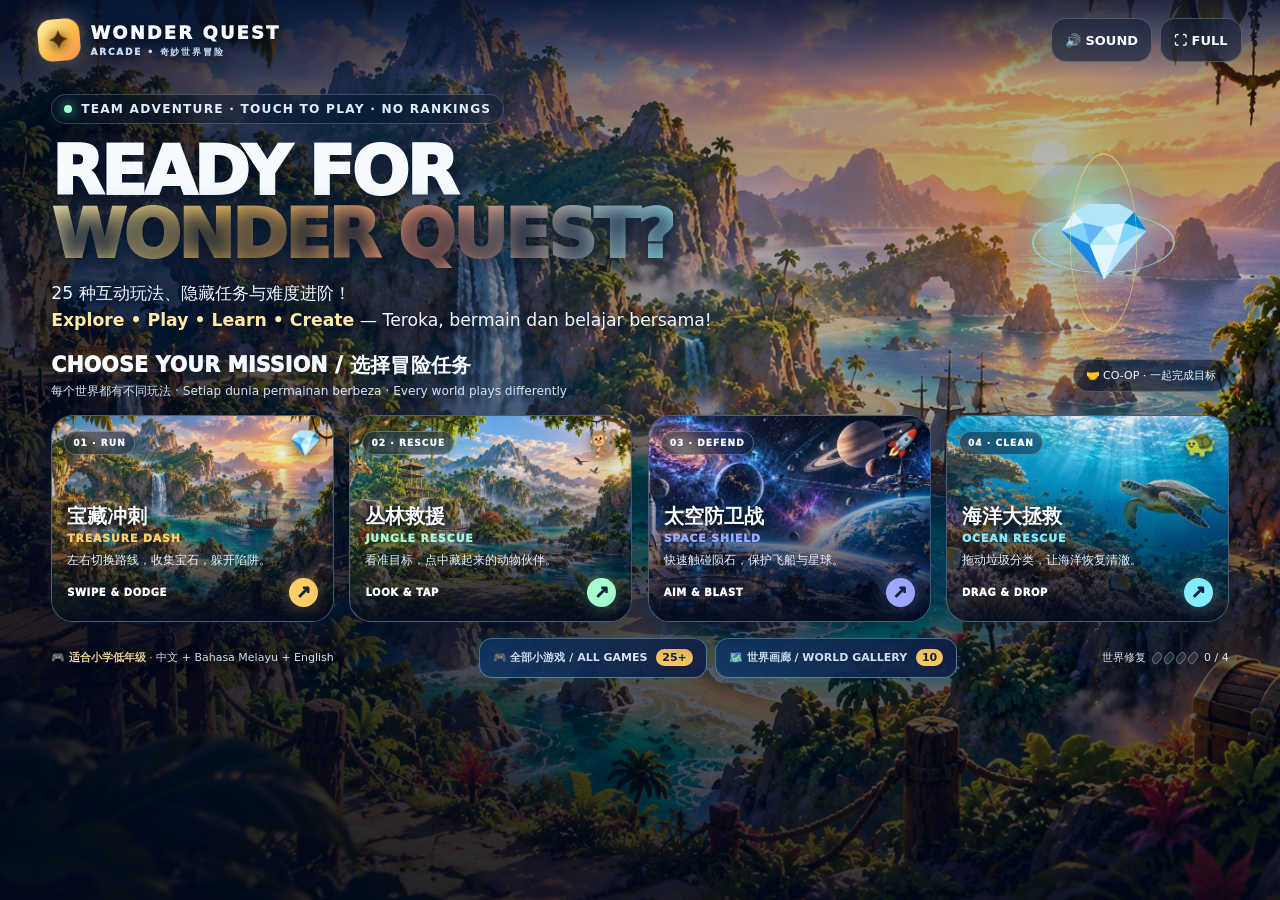
==== commit 45256ae6: "Add files via upload" ====
--- a/index.html
+++ b/index.html
@@ -26,6 +26,18 @@
 @media(max-width:1080px){.arcade-grid{grid-template-columns:repeat(4,minmax(0,1fr))}.sub-top{grid-template-columns:auto 1fr}.sub-top-actions{grid-column:1/-1;justify-content:flex-end}.gallery-grid{grid-template-columns:repeat(2,minmax(0,1fr))}}
 @media(max-width:700px){.arcade-grid{grid-template-columns:repeat(2,minmax(0,1fr))}.arcade-card{min-height:142px;padding:12px}.sub-top h1{font-size:23px}.sub-top h1 span{display:block;margin:4px 0 0}.mini-top{grid-template-columns:auto 1fr}.mini-title-wrap h1{font-size:24px}.mini-top #miniReset{grid-column:1/-1;justify-self:end}.gallery-grid{grid-template-columns:1fr;padding:5px 12px 25px}.home-nav-actions{justify-content:center}.bottom-bar{flex-wrap:wrap}.mini-card-grid{grid-template-columns:repeat(3,minmax(68px,95px))}.mini-main{padding:6px 10px 24px}.mini-area{min-height:300px}.mini-grid-3{grid-template-columns:repeat(3,minmax(70px,105px))}.maze-grid{grid-template-columns:repeat(6,minmax(30px,47px))}}
 
+
+/* Wonder Quest v3 progression and touch-first arcade upgrades */
+.arcade-control-deck{display:grid;grid-template-columns:minmax(0,1fr) minmax(0,1.15fr);gap:12px;margin:0 0 15px}
+.difficulty-panel,.progress-panel{border:1px solid #ffffff30;border-radius:18px;background:linear-gradient(135deg,#061832e8,#122b4fe0);box-shadow:0 16px 40px #0003;padding:14px 16px;backdrop-filter:blur(14px)}
+.difficulty-panel strong{display:block;font-size:14px}.difficulty-panel small{display:block;color:#c8e0f8;font-size:11px;line-height:1.4;margin-top:4px}
+.difficulty-buttons{display:flex;gap:7px;flex-wrap:wrap;margin-top:10px}.difficulty-buttons button{min-height:43px;padding:9px 13px;border-radius:12px;border:1px solid #ffffff30;background:#0a2446;color:#eaf7ff;font-weight:900;font-size:12px}.difficulty-buttons button.active{background:linear-gradient(135deg,#ffe49c,#ffb74e);color:#182844;border-color:#fff1bf;box-shadow:0 0 22px #ffc65b44;transform:translateY(-1px)}
+.progress-panel{display:flex;align-items:center;gap:15px;flex-wrap:wrap}.progress-stat{min-width:72px}.progress-stat small{display:block;color:#bcd7ef;font-size:10px}.progress-stat strong{display:block;color:#fff4c9;font-size:20px;margin-top:3px}.progress-actions{display:flex;gap:8px;margin-left:auto;flex-wrap:wrap}.mix-launch,.vault-launch{min-height:45px;padding:10px 14px;border-radius:13px;font-size:12px;font-weight:1000;box-shadow:0 8px 24px #0003}.mix-launch{background:linear-gradient(135deg,#a8f5ff,#71b7ff);color:#092446}.vault-launch{background:linear-gradient(135deg,#ffc96a,#ff8e8e);color:#341b36}
+.arcade-card.is-complete:after{content:'✓ 已完成';position:absolute;right:10px;bottom:10px;border-radius:999px;padding:5px 8px;background:#b6ffd7;color:#06372c;font-size:10px;font-weight:1000;box-shadow:0 0 16px #8bffc555}.arcade-card.is-complete{border-color:#9bffcd}.arcade-card .launch-arrow{z-index:2}
+.mini-result .reward-strip{display:flex;justify-content:center;gap:8px;flex-wrap:wrap;margin-top:2px}.reward-strip span{border:1px solid #ffe8a766;border-radius:999px;background:#4b3a1aa8;color:#ffedb7;padding:7px 12px;font-weight:1000;font-size:12px}.challenge-stage{width:min(880px,100%);padding:12px 10px 18px;display:flex;flex-direction:column;align-items:center;gap:15px}.challenge-stage .mini-options{max-width:790px}.challenge-visual{font-size:clamp(38px,6vw,76px);letter-spacing:.12em;text-align:center;min-height:72px;display:flex;align-items:center;justify-content:center;filter:drop-shadow(0 8px 15px #0006)}.challenge-ribbon{display:flex;gap:7px;justify-content:center;flex-wrap:wrap}.challenge-ribbon span{border:1px solid #8be8ff55;background:#0b2a4cbb;color:#dff8ff;padding:6px 10px;border-radius:999px;font-size:11px;font-weight:900}.forge-controls{display:flex;justify-content:center;align-items:center;gap:8px;flex-wrap:wrap;font-size:clamp(20px,2.7vw,32px);font-weight:1000}.forge-controls select{background:#0b2f54;color:#fff;border:2px solid #8feaff;border-radius:13px;font-size:22px;font-weight:1000;padding:10px;min-width:72px;min-height:53px}.forge-target{font-size:clamp(24px,3vw,38px);color:#ffe7a3;font-weight:1000}.circuit-grid{display:grid;grid-template-columns:repeat(4,minmax(56px,90px));gap:7px;justify-content:center}.circuit-tile{aspect-ratio:1;border:1px solid #8aeaff55;border-radius:12px;background:linear-gradient(145deg,#12375b,#071a35);padding:4px;box-shadow:inset 0 0 18px #4dbdff1a;min-width:56px;min-height:56px}.circuit-tile svg{width:100%;height:100%;overflow:visible}.circuit-tile.source{border-color:#ffe69c;box-shadow:0 0 18px #ffc95e4a}.circuit-tile.target{border-color:#9dffd1;box-shadow:0 0 18px #62ffbe44}.circuit-tile.connected{background:linear-gradient(145deg,#145b64,#092c48);border-color:#8effe0}.code-guess{display:flex;gap:9px;justify-content:center;flex-wrap:wrap;min-height:54px}.code-slot{width:64px;height:64px;border-radius:16px;border:2px dashed #87e9ff;background:#071b36;font-size:31px;display:grid;place-items:center}.code-palette{display:flex;gap:8px;justify-content:center;flex-wrap:wrap}.code-palette button{width:58px;height:58px;border-radius:50%;font-size:30px;background:#12385e;border:2px solid #ffffff65}.code-history{display:flex;flex-direction:column;gap:6px;max-height:150px;overflow:auto;width:min(500px,100%)}.code-attempt{display:flex;align-items:center;justify-content:space-between;gap:10px;padding:8px 12px;background:#061831;border:1px solid #ffffff25;border-radius:12px;font-size:14px}.code-attempt small{color:#bcecff}
+@media(max-width:900px){.arcade-control-deck{grid-template-columns:1fr}.progress-actions{margin-left:0}.progress-panel{gap:12px}}
+@media(max-width:560px){.difficulty-panel,.progress-panel{padding:11px}.difficulty-buttons button{flex:1;min-width:92px;padding:8px 7px}.progress-panel{display:grid;grid-template-columns:repeat(3,minmax(0,1fr))}.progress-actions{grid-column:1/-1;display:grid;grid-template-columns:1fr}.arcade-card.is-complete:after{right:6px;bottom:6px}.circuit-grid{grid-template-columns:repeat(4,minmax(48px,68px));gap:5px}.circuit-tile{min-width:46px;min-height:46px}.code-slot{width:52px;height:52px}}
+
 </style>
 </head>
 <body>
@@ -39,7 +51,7 @@
  <main class="home-content">
   <div class="eyebrow"><span class="pulse-dot"></span> TEAM ADVENTURE · TOUCH TO PLAY · NO RANKINGS</div>
   <div class="hero">
-   <div class="hero-copy"><h1>READY FOR<br><span class="title-shine">WONDER QUEST?</span></h1><p class="hero-sub">20 种互动玩法、10 张世界地图、无限次重玩！<br><strong>Explore • Play • Learn • Create</strong> — Teroka, bermain dan belajar bersama!</p></div>
+   <div class="hero-copy"><h1>READY FOR<br><span class="title-shine">WONDER QUEST?</span></h1><p class="hero-sub">25 种互动玩法、隐藏任务与难度进阶！<br><strong>Explore • Play • Learn • Create</strong> — Teroka, bermain dan belajar bersama!</p></div>
    <div class="portal-core" aria-hidden="true"><div class="core-inner">💎</div></div>
   </div>
   <div class="world-heading"><div><h2>CHOOSE YOUR MISSION / 选择冒险任务</h2><p>每个世界都有不同玩法 · Setiap dunia permainan berbeza · Every world plays differently</p></div><div class="team-chip">🤝 CO-OP · 一起完成目标</div></div>
@@ -49,7 +61,7 @@
    <button class="world-card" data-game="space"><div class="card-top"><span class="world-tag">03 · DEFEND</span><span class="card-glyph">🚀</span></div><div class="card-content"><h3>太空防卫战</h3><span class="eng">SPACE SHIELD</span><p>快速触碰陨石，保护飞船与星球。</p><div class="card-bottom"><span>AIM & BLAST</span><span class="card-play">↗</span></div></div></button>
    <button class="world-card" data-game="ocean"><div class="card-top"><span class="world-tag">04 · CLEAN</span><span class="card-glyph">🐢</span></div><div class="card-content"><h3>海洋大拯救</h3><span class="eng">OCEAN RESCUE</span><p>拖动垃圾分类，让海洋恢复清澈。</p><div class="card-bottom"><span>DRAG & DROP</span><span class="card-play">↗</span></div></div></button>
   </div>
-  <footer class="bottom-bar"><span>🎮 <strong>适合小学低年级</strong> · 中文 + Bahasa Melayu + English</span><div class="home-nav-actions"><button class="nav-pill" id="openArcadeBtn">🎮 全部小游戏 / ALL GAMES <b>20+</b></button><button class="nav-pill" id="openGalleryBtn">🗺️ 世界画廊 / WORLD GALLERY <b>10</b></button></div><div class="portal-progress"><span>世界修复</span><div class="mini-crystals" id="crystals"><span></span><span></span><span></span><span></span></div><span id="worldsDone">0 / 4</span></div></footer>
+  <footer class="bottom-bar"><span>🎮 <strong>适合小学低年级</strong> · 中文 + Bahasa Melayu + English</span><div class="home-nav-actions"><button class="nav-pill" id="openArcadeBtn">🎮 全部小游戏 / ALL GAMES <b>25+</b></button><button class="nav-pill" id="openGalleryBtn">🗺️ 世界画廊 / WORLD GALLERY <b>10</b></button></div><div class="portal-progress"><span>世界修复</span><div class="mini-crystals" id="crystals"><span></span><span></span><span></span><span></span></div><span id="worldsDone">0 / 4</span></div></footer>
  </main>
 </section>
 <section id="gameScreen" class="screen hidden" aria-label="Game screen">
@@ -65,8 +77,13 @@
 
 <section id="arcadeScreen" class="screen hidden" aria-label="All mini games">
  <div class="arcade-bg"></div>
- <header class="sub-top"><button class="backbtn" id="arcadeBack">← 返回主页<br><small>BACK HOME</small></button><div><div class="sub-kicker">WONDER QUEST · MINI ARCADE</div><h1>迷你游戏嘉年华 <span>MINI GAME CARNIVAL</span></h1><p>20 种不同玩法 · 触屏优先 · 不排名、一起玩</p></div><div class="sub-top-actions"><button class="iconbtn" id="arcadeGalleryBtn">🗺️ 世界画廊</button><button class="iconbtn" id="arcadeFullBtn">⛶ FULL</button></div></header>
- <div class="arcade-wrap"><div class="arcade-intro"><div><strong>挑一个挑战开始吧！</strong><span>Pick a challenge · Pilih cabaran</span></div><div class="arcade-badges"><span>🤝 合作目标</span><span>✨ 动画反馈</span><span>🔌 可离线</span></div></div><div id="arcadeGrid" class="arcade-grid"></div><div class="gallery-hint">每次完成游戏都会点亮能量晶体，全部完成即可解锁最终世界 · Collect crystals together to unlock the final world.</div></div>
+ <header class="sub-top"><button class="backbtn" id="arcadeBack">← 返回主页<br><small>BACK HOME</small></button><div><div class="sub-kicker">WONDER QUEST · MINI ARCADE</div><h1>迷你游戏嘉年华 <span>MINI GAME CARNIVAL</span></h1><p>25 种不同玩法 · 三档难度 · 混合挑战 · 不排名、一起玩</p></div><div class="sub-top-actions"><button class="iconbtn" id="arcadeGalleryBtn">🗺️ 世界画廊</button><button class="iconbtn" id="arcadeFullBtn">⛶ FULL</button></div></header>
+ <div class="arcade-wrap"><div class="arcade-intro"><div><strong>选择你的挑战方式！</strong><span>Pick your challenge · Pilih cabaran</span></div><div class="arcade-badges"><span>🤝 全班合作</span><span>🎲 每局有变化</span><span>🔌 可离线</span></div></div>
+ <div class="arcade-control-deck">
+  <div class="difficulty-panel"><div><strong>🎚️ 冒险难度 / CHALLENGE LEVEL</strong><small id="levelHint">冒险家：更多变化，需要思考和规划。</small></div><div class="difficulty-buttons"><button type="button" data-difficulty="explorer">🌱 探险家</button><button type="button" data-difficulty="adventure">⚡ 冒险家</button><button type="button" data-difficulty="master">🔥 大师挑战</button></div></div>
+  <div class="progress-panel"><div class="progress-stat"><small>已解锁挑战</small><strong id="statGames">0 / 25</strong></div><div class="progress-stat"><small>能量晶体</small><strong id="statGems">0 💎</strong></div><div class="progress-stat"><small>团队连胜</small><strong id="statStreak">0 ✨</strong></div><div class="progress-actions"><button type="button" id="launchMixedBtn" class="mix-launch">🎲 随机混合挑战</button><button type="button" id="launchVaultBtn" class="vault-launch">🔐 打开终极密码库</button></div></div>
+ </div>
+ <div id="arcadeGrid" class="arcade-grid"></div><div class="gallery-hint">完成不同类型的挑战来收集能量晶体；隐藏任务会随机出现。答错可再试，不淘汰任何人！</div></div>
 </section>
 <section id="miniScreen" class="screen hidden" aria-label="Mini game activity">
  <div class="mini-bg"></div><header class="mini-top"><button class="backbtn" id="miniBack">← 游戏大厅<br><small>ARCADE MENU</small></button><div class="mini-title-wrap"><div class="sub-kicker" id="miniKicker">MINI MISSION</div><h1 id="miniTitle">记忆配对 <span>MEMORY MATCH</span></h1><p id="miniSubtitle">翻开卡片，找到相同的伙伴。</p></div><button class="iconbtn" id="miniReset">↻ 重来 / RESET</button></header>
@@ -85,7 +102,13 @@
 const $=id=>document.getElementById(id), home=$('home'), gameScreen=$('gameScreen'), canvas=$('gameCanvas'), ctx=canvas.getContext('2d'), ending=$('ending'), arcadeScreen=$('arcadeScreen'), miniScreen=$('miniScreen'), galleryScreen=$('galleryScreen'), miniArea=$('miniArea'), miniFeedback=$('miniFeedback'), galleryGrid=$('galleryGrid'), galleryLightbox=$('galleryLightbox'), galleryLarge=$('galleryLarge'), galleryCaption=$('galleryCaption');
 const ASSETS={};[['island','assets/scenes/treasure.webp'],['jungle','assets/scenes/jungle.webp'],['space','assets/scenes/space.webp'],['ocean','assets/scenes/ocean.webp'],['deepsea','assets/scenes/deepsea.webp'],['manta','assets/scenes/manta.webp']].forEach(([k,src])=>{const im=new Image();im.src=src;ASSETS[k]=im;});
 const META={treasure:{scene:'island',title:'宝藏冲刺 · Treasure Dash',subtitle:'左右切换路线，收集宝石，躲开陷阱。',kicker:'MISSION 01 · RUN',tipTitle:'左右切换路线 / SWITCH LANES',tipText:'点击下面的 ◀ ▶，或点画面左 / 右侧切换路线。收集 10 颗宝石，避开石块！',target:10,unit:'颗宝石'},jungle:{scene:'jungle',title:'丛林救援 · Jungle Rescue',subtitle:'看准目标，点中藏起来的动物伙伴。',kicker:'MISSION 02 · RESCUE',tipTitle:'寻找指定伙伴 / FIND THE FRIEND',tipText:'先看上方提示的动物，再触碰画面里冒出来的同伴。答错也不会扣分！',target:8,unit:'只动物'},space:{scene:'space',title:'太空防卫战 · Space Shield',subtitle:'快速触碰陨石，保护飞船与星球。',kicker:'MISSION 03 · DEFEND',tipTitle:'触碰陨石 / TAP METEORS',tipText:'用手指点陨石将它们击碎。别让陨石撞上星球！',target:12,unit:'颗陨石'},ocean:{scene:'ocean',title:'海洋大拯救 · Ocean Rescue',subtitle:'拖动垃圾分类，让海洋恢复清澈。',kicker:'MISSION 04 · CLEAN',tipTitle:'拖动并分类 / DRAG & SORT',tipText:'把海里的垃圾拖进正确回收箱；也可先点垃圾，再点箱子。',target:8,unit:'件垃圾'}};
-let W=0,H=0,dpr=1,active=null,raf=0,lastFrame=0,hudClock=0,soundOn=true,audio=null,done=new Set(),toastTimer=0,dragging=null;
+const SAVE_KEY='wonderQuestArcade_v3';
+function loadProfile(){try{const x=JSON.parse(localStorage.getItem(SAVE_KEY)||'{}');return {worlds:Array.isArray(x.worlds)?x.worlds:[],games:Array.isArray(x.games)?x.games:[],gems:Number(x.gems)||0,streak:Number(x.streak)||0,plays:Number(x.plays)||0,difficulty:['explorer','adventure','master'].includes(x.difficulty)?x.difficulty:'adventure',lastPlayed:x.lastPlayed||''}}catch(e){return {worlds:[],games:[],gems:0,streak:0,plays:0,difficulty:'adventure',lastPlayed:''}}}
+let profile=loadProfile(),difficulty=profile.difficulty;
+function difficultyLabel(){return difficulty==='explorer'?'探险家':difficulty==='master'?'大师挑战':'冒险家'}
+function persistProgress(){try{profile.worlds=[...done];profile.games=[...miniCompleted];profile.difficulty=difficulty;localStorage.setItem(SAVE_KEY,JSON.stringify(profile))}catch(e){/* private browsing or file:// may block storage */}}
+function renderProgressUI(){const totalGames=20+5;const completed=new Set([...(profile.games||[]),...(profile.worlds||[])]);const a=$('statGames'),b=$('statGems'),c=$('statStreak');if(a)a.textContent=`${Math.min(totalGames,completed.size)} / ${totalGames}`;if(b)b.textContent=`${profile.gems||0} 💎`;if(c)c.textContent=`${profile.streak||0} ✨`;document.querySelectorAll('.difficulty-buttons button').forEach(btn=>btn.classList.toggle('active',btn.dataset.difficulty===difficulty));const hint=$('levelHint');if(hint)hint.textContent=difficulty==='explorer'?'探险家：轻松上手，提示更多，适合第一次玩。':difficulty==='master'?'大师挑战：关卡更长、规则更复杂，需要团队讨论。':'冒险家：更多变化，需要思考和规划。';document.querySelectorAll('.arcade-card[data-game-id]').forEach(card=>{card.classList.toggle('is-complete',completed.has(card.dataset.gameId))})}
+let W=0,H=0,dpr=1,active=null,raf=0,lastFrame=0,hudClock=0,soundOn=true,audio=null,done=new Set(profile.worlds),toastTimer=0,dragging=null;
 const colors=['#ffe58f','#ff88bf','#8aefff','#a8ffbe','#d9b4ff'];
 function fitCanvas(){const r=canvas.getBoundingClientRect();const oldW=W||r.width,oldH=H||r.height;W=Math.max(1,r.width);H=Math.max(1,r.height);dpr=Math.min(window.devicePixelRatio||1,1.6);canvas.width=Math.round(W*dpr);canvas.height=Math.round(H*dpr);ctx.setTransform(dpr,0,0,dpr,0,0);if(active&&active.state){const s=active.state;const sx=W/oldW,sy=H/oldH;if(s.items)s.items.forEach(o=>{if(typeof o.x==='number')o.x*=sx;if(typeof o.y==='number')o.y*=sy;if(typeof o.vx==='number')o.vx*=sx;if(typeof o.vy==='number')o.vy*=sy});if(s.particles)s.particles.forEach(p=>{p.x*=sx;p.y*=sy})}}
 window.addEventListener('resize',fitCanvas);fitCanvas();
@@ -127,7 +150,7 @@
 function refreshHUD(){if(!active)return;const s=active.state,id=active.id,m=META[id];if(id==='treasure')updateHUD('宝石 / GEMS',`${s.collected} / 10 · ⏱ ${Math.max(0,Math.ceil(s.time))}s · ❤️ ${Math.max(0,4-s.hits)}`,s.collected/10);if(id==='jungle'){const target=['🐒','🦜','🐸','🦥','🐢','🦋'][s.targetIdx%6];updateHUD(`目标 / FIND: ${target}`,`${s.rescued} / 8 · ⏱ ${Math.max(0,Math.ceil(s.time))}s`,s.rescued/8)}if(id==='space')updateHUD(`护盾 / SHIELD: ${'💙'.repeat(s.shield)}`,`${s.destroyed} / 12 · ⏱ ${Math.max(0,Math.ceil(s.time))}s`,s.destroyed/12);if(id==='ocean')updateHUD('海洋清洁 / CLEAN',`${s.cleaned} / 8 · ⏱ ${Math.max(0,Math.ceil(s.time))}s`,s.cleaned/8)}
 function endScreen(icon,title,text,success){$('endIcon').textContent=icon;$('endTitle').textContent=title;$('endText').textContent=text;$('againBtn').textContent=success?'↻ 再玩一次 / PLAY AGAIN':'↻ 再挑战 / TRY AGAIN';ending.classList.remove('hidden');makeConfetti(success?40:10);}
 function makeConfetti(count){const host=$('endConfetti');host.innerHTML='';for(let i=0;i<count;i++){const e=document.createElement('i');e.className='confetti';e.style.left=Math.random()*100+'%';e.style.animationDelay=(Math.random()*.7)+'s';e.style.background=colors[Math.floor(Math.random()*colors.length)];e.style.transform=`rotate(${Math.random()*260}deg)`;host.appendChild(e)}}
-function winGame(id){if(!active||active.ended)return;active.ended=true;cancelAnimationFrame(raf);done.add(id);paintDone();sound('win');const titles={treasure:['💎','宝石找齐！宝藏大门开启！','你们避开陷阱、合作收集宝石！Great teamwork! Harta karun ditemui!'],jungle:['🐒','丛林伙伴全部获救！','你们眼明手快，帮伙伴们安全回家！Amazing rescue! Haiwan diselamatkan!'],space:['🚀','星球安全！飞船起飞！','陨石危机解除，大家一起保护了星球！Planet safe! Bumi selamat!'],ocean:['🐢','海洋恢复清澈！','垃圾全部分类完毕，海洋动物安全了！Ocean clean! Laut bersih!']};const a=titles[id];if(done.size===4)endScreen('🌌','四个世界全部修复！','你们开启了奇妙传送门！每个人都是这场冒险的英雄。Four worlds restored! Portal unlocked! Empat dunia pulih!',true);else endScreen(a[0],a[1],a[2],true)}
+function winGame(id){if(!active||active.ended)return;active.ended=true;cancelAnimationFrame(raf);done.add(id);profile.worlds=[...done];profile.gems=(profile.gems||0)+3;profile.streak=(profile.streak||0)+1;profile.plays=(profile.plays||0)+1;profile.lastPlayed=new Date().toISOString().slice(0,10);persistProgress();paintDone();renderProgressUI();sound('win');const titles={treasure:['💎','宝石找齐！宝藏大门开启！','你们避开陷阱、合作收集宝石！Great teamwork! Harta karun ditemui!'],jungle:['🐒','丛林伙伴全部获救！','你们眼明手快，帮伙伴们安全回家！Amazing rescue! Haiwan diselamatkan!'],space:['🚀','星球安全！飞船起飞！','陨石危机解除，大家一起保护了星球！Planet safe! Bumi selamat!'],ocean:['🐢','海洋恢复清澈！','垃圾全部分类完毕，海洋动物安全了！Ocean clean! Laut bersih!']};const a=titles[id];if(done.size===4)endScreen('🌌','四个世界全部修复！','你们开启了奇妙传送门！每个人都是这场冒险的英雄。Four worlds restored! Portal unlocked! Empat dunia pulih!',true);else endScreen(a[0],a[1],a[2],true)}
 function loseGame(id){if(!active||active.ended)return;active.ended=true;cancelAnimationFrame(raf);const texts={treasure:['🧭','再来一次，探险家！','没关系！调整路线，慢慢收集宝石。Take another adventure!'],jungle:['🌿','动物还在等你！','再试一次，仔细看目标提示就会更容易。Look carefully and try again!'],space:['🛡️','飞船需要支援！','一起再守护星球一次！The team can do it!'],ocean:['🌊','海洋还需要帮忙！','再整理几件垃圾，海洋就更干净啦！Keep helping the ocean!']};const a=texts[id];sound('bad');endScreen(a[0],a[1],a[2],false)}
 function paintDone(){const slots=[...$('crystals').children];const ids=['treasure','jungle','space','ocean'];slots.forEach((e,i)=>e.classList.toggle('lit',done.has(ids[i])));$('worldsDone').textContent=`${done.size} / 4`;if(done.size===4){$('worldsDone').textContent='4 / 4 ✨'}}
 function homeSoundToggle(){soundOn=!soundOn;$('soundBtn').textContent=soundOn?'🔊 SOUND':'🔇 MUTED';if(soundOn)sound('tap')}
@@ -144,7 +167,7 @@
 // Home ambience particles
 for(let i=0;i<33;i++){const e=document.createElement('i');e.className='spark';e.style.left=Math.random()*100+'%';e.style.bottom=(-10+Math.random()*60)+'%';e.style.setProperty('--d',(8+Math.random()*17)+'s');e.style.setProperty('--dx',(-100+Math.random()*200)+'px');e.style.animationDelay=(-Math.random()*20)+'s';$('particles').appendChild(e)}
 
-// ===== Ultimate content: 16 additional touch activities + world-art gallery =====
+// ===== Ultimate content: 21 additional touch activities + world-art gallery =====
 const EXTRA_GAMES=[
  {id:'memory',icon:'🃏',title:'记忆配对',en:'MEMORY MATCH',desc:'翻开卡片，找到相同的伙伴。',type:'Brain',tint:'#a6a8ff'},
  {id:'mole',icon:'🐸',title:'快速点击',en:'QUICK TAP',desc:'看准目标动物，迅速点中它。',type:'Action',tint:'#90ffd2'},
@@ -161,10 +184,15 @@
  {id:'rhythm',icon:'🎵',title:'节奏回声',en:'RHYTHM ECHO',desc:'跟着提示，重复一段节奏。',type:'Music',tint:'#ffd27b'},
  {id:'rocket',icon:'🚀',title:'火箭倒数',en:'ROCKET COUNTDOWN',desc:'按正确顺序点亮 1 到 12。',type:'Action',tint:'#94a7ff'},
  {id:'story',icon:'📖',title:'故事选择',en:'STORY CHOICES',desc:'一起做选择，帮助故事里的伙伴。',type:'Story',tint:'#ffa6d1'},
- {id:'draw',icon:'🖌️',title:'创意画室',en:'DRAWING STUDIO',desc:'用手指画出自己的奇妙世界。',type:'Creative',tint:'#a6ffda'}
+ {id:'draw',icon:'🖌️',title:'创意画室',en:'DRAWING STUDIO',desc:'用手指画出自己的奇妙世界。',type:'Creative',tint:'#a6ffda'},
+ {id:'forge',icon:'🔢',title:'数字铸造厂',en:'NUMBER FORGE',desc:'选出运算符，用数字打造目标答案。',type:'Logic',tint:'#ffcb78'},
+ {id:'circuit',icon:'🔌',title:'能量线路',en:'CIRCUIT QUEST',desc:'旋转线路，让能量从入口抵达终点。',type:'Strategy',tint:'#74efff'},
+ {id:'code',icon:'🔐',title:'密码破解者',en:'CODE BREAKER',desc:'根据线索推理隐藏的颜色密码。',type:'Logic',tint:'#ffd58a'},
+ {id:'vault',icon:'🏛️',title:'终极密码库',en:'MASTER VAULT',desc:'通过五道不同机关，打开最终宝库。',type:'Boss',tint:'#ff9bb3'},
+ {id:'mixed',icon:'🎲',title:'随机混合挑战',en:'MIXED CHALLENGE',desc:'七种随机挑战连续登场，每次都不一样。',type:'Mix',tint:'#b6a7ff'}
 ];
 const GALLERY_ART=[{"file": "01_Wonder_World_Atlas.webp", "title": "奇妙世界总览 / Wonder World Atlas"}, {"file": "02_Fantasy_Islands.webp", "title": "奇幻群岛 / Fantasy Islands"}, {"file": "03_Arcade_Land.webp", "title": "街机冒险乐园 / Arcade Land"}, {"file": "04_Magic_Archipelago.webp", "title": "魔法群岛 / Magic Archipelago"}, {"file": "05_Adventure_Hub.webp", "title": "冒险枢纽 / Adventure Hub"}, {"file": "06_Floating_Worlds.webp", "title": "浮空世界 / Floating Worlds"}, {"file": "07_Castle_Realms.webp", "title": "城堡与王国 / Castle Realms"}, {"file": "08_Treasure_Seas.webp", "title": "宝藏海域 / Treasure Seas"}, {"file": "09_Mini_Game_Carnival.webp", "title": "迷你游戏嘉年华 / Mini-Game Carnival"}, {"file": "10_Cosmic_Adventure.webp", "title": "宇宙冒险 / Cosmic Adventure"}];
-let miniGame=null, miniTimers=[], miniCompleted=new Set();
+let miniGame=null, miniTimers=[], miniCompleted=new Set(profile.games||[]);
 function clearMiniTimers(){for(const t of miniTimers){clearTimeout(t);clearInterval(t)}miniTimers=[]}
 function mt(fn,ms){const t=setTimeout(fn,ms);miniTimers.push(t);return t}
 function mi(fn,ms){const t=setInterval(fn,ms);miniTimers.push(t);return t}
@@ -175,7 +203,7 @@
  {id:'space',icon:'🚀',title:'太空防卫战',en:'SPACE SHIELD',desc:'触碰陨石，保护星球',type:'Action',tint:'#a9afff'},
  {id:'ocean',icon:'🐢',title:'海洋大拯救',en:'OCEAN RESCUE',desc:'拖动垃圾，分好类别',type:'Nature',tint:'#8beaff'},
  ...EXTRA_GAMES];
- all.forEach((g,i)=>{const b=document.createElement('button');b.type='button';b.className='arcade-card';b.style.setProperty('--tint',g.tint);b.innerHTML=`<span class="launch-arrow">↗</span><span class="game-emoji">${g.icon}</span><strong>${g.title}</strong><small>${g.en}</small><p>${g.desc}</p>`;b.addEventListener('click',()=>launchAny(g.id));grid.appendChild(b)});}
+ all.forEach((g,i)=>{const b=document.createElement('button');b.type='button';b.className='arcade-card';b.dataset.gameId=g.id;b.style.setProperty('--tint',g.tint);b.innerHTML=`<span class="launch-arrow">↗</span><span class="game-emoji">${g.icon}</span><strong>${g.title}</strong><small>${g.en}</small><p>${g.desc}</p>`;if(miniCompleted.has(g.id)||done.has(g.id))b.classList.add('is-complete');b.addEventListener('click',()=>launchAny(g.id));grid.appendChild(b)});renderProgressUI();}
 function openArcade(){if(active){cancelAnimationFrame(raf);active=null}clearMiniTimers();miniGame=null;home.classList.add('hidden');gameScreen.classList.add('hidden');miniScreen.classList.add('hidden');galleryScreen.classList.add('hidden');ending.classList.add('hidden');arcadeScreen.classList.remove('hidden');sound('tap')}
 function openGallery(){if(active){cancelAnimationFrame(raf);active=null}clearMiniTimers();miniGame=null;home.classList.add('hidden');gameScreen.classList.add('hidden');arcadeScreen.classList.add('hidden');miniScreen.classList.add('hidden');ending.classList.add('hidden');galleryScreen.classList.remove('hidden');sound('tap')}
 function launchAny(id){if(META[id])startGame(id);else startMini(id)}
@@ -183,16 +211,17 @@
 function miniHeader(id,title,en,subtitle,prompt,count=0,total=1){$('miniKicker').textContent=`MINI MISSION · ${String(EXTRA_GAMES.findIndex(g=>g.id===id)+5).padStart(2,'0')}`;$('miniTitle').innerHTML=`${title} <span>${en}</span>`;$('miniSubtitle').textContent=subtitle;$('miniPrompt').textContent=prompt;$('miniCount').textContent=`${count} / ${total}`;$('miniMeter').style.width=`${Math.max(0,Math.min(100,count/total*100))}%`;miniFeedback.textContent='准备好了吗？Ready, set, play!';miniArea.innerHTML=''}
 function miniHud(prompt,count,total){$('miniPrompt').textContent=prompt;$('miniCount').textContent=`${count} / ${total}`;$('miniMeter').style.width=`${Math.max(0,Math.min(100,count/total*100))}%`}
 function miniSay(text){miniFeedback.textContent=text}
-function miniFinish(id,title,msg,icon='✨'){if(!miniGame||miniGame.id!==id||miniGame.finished)return;miniGame.finished=true;miniCompleted.add(id);miniArea.innerHTML=`<div class="mini-result"><div class="result-emoji">${icon}</div><h2>${title}</h2><p>${msg}</p><div class="mini-options"><button type="button" id="miniPlayAgain">↻ 再玩一次 / PLAY AGAIN</button><button type="button" class="secondary" id="miniMore">🎮 更多游戏 / MORE GAMES</button></div></div>`;miniSay('任务完成！Teamwork makes the adventure better! Hebat, semua berjaya!');sound('win');$('miniPlayAgain').addEventListener('click',()=>startMini(id));$('miniMore').addEventListener('click',openArcade)}
-function startMini(id){clearMiniTimers();miniGame={id,finished:false,round:0,score:0};if(active){cancelAnimationFrame(raf);active=null}home.classList.add('hidden');gameScreen.classList.add('hidden');arcadeScreen.classList.add('hidden');galleryScreen.classList.add('hidden');ending.classList.add('hidden');miniScreen.classList.remove('hidden');const cfg=EXTRA_GAMES.find(g=>g.id===id);if(!cfg)return;miniHeader(id,cfg.title,cfg.en,cfg.desc,'目标 / GOAL',0,1);const funcs={memory:buildMemory,mole:buildMole,math:buildMath,color:buildColor,habitat:buildHabitat,word:buildWord,maze:buildMaze,slide:buildSlide,sequence:buildSequence,recycle:buildRecycle,odd:buildOdd,pattern:buildPattern,rhythm:buildRhythm,rocket:buildRocket,story:buildStory,draw:buildDraw};funcs[id]?.();sound('tap')}
+function miniFinish(id,title,msg,icon='✨'){if(!miniGame||miniGame.id!==id||miniGame.finished)return;miniGame.finished=true;miniCompleted.add(id);profile.games=[...miniCompleted];profile.gems=(profile.gems||0)+(difficulty==='master'?3:difficulty==='adventure'?2:1);profile.streak=(profile.streak||0)+1;profile.plays=(profile.plays||0)+1;profile.lastPlayed=new Date().toISOString().slice(0,10);persistProgress();renderProgressUI();miniArea.innerHTML=`<div class="mini-result"><div class="result-emoji">${icon}</div><h2>${title}</h2><p>${msg}</p><div class="reward-strip"><span>💎 +${difficulty==='master'?3:difficulty==='adventure'?2:1} 能量晶体</span><span>🤝 团队挑战完成</span><span>🎚️ ${difficultyLabel()}</span></div><div class="mini-options"><button type="button" id="miniPlayAgain">↻ 再玩一次 / PLAY AGAIN</button><button type="button" class="secondary" id="miniMore">🎮 更多游戏 / MORE GAMES</button></div></div>`;miniSay('任务完成！秘密地图又亮起一块！Teamwork makes the adventure better!');sound('win');$('miniPlayAgain').addEventListener('click',()=>startMini(id));$('miniMore').addEventListener('click',openArcade)}
+function startMini(id){clearMiniTimers();miniGame={id,finished:false,round:0,score:0};if(active){cancelAnimationFrame(raf);active=null}home.classList.add('hidden');gameScreen.classList.add('hidden');arcadeScreen.classList.add('hidden');galleryScreen.classList.add('hidden');ending.classList.add('hidden');miniScreen.classList.remove('hidden');const cfg=EXTRA_GAMES.find(g=>g.id===id);if(!cfg)return;miniHeader(id,cfg.title,cfg.en,cfg.desc,'目标 / GOAL',0,1);const funcs={memory:buildMemory,mole:buildMole,math:buildMath,color:buildColor,habitat:buildHabitat,word:buildWord,maze:buildMaze,slide:buildSlide,sequence:buildSequence,recycle:buildRecycle,odd:buildOdd,pattern:buildPattern,rhythm:buildRhythm,rocket:buildRocket,story:buildStory,draw:buildDraw,forge:buildNumberForge,circuit:buildCircuit,code:buildCodeBreaker,vault:buildVault,mixed:buildMixed};funcs[id]?.();sound('tap')}
 function shuffle(a){for(let i=a.length-1;i>0;i--){const j=Math.floor(Math.random()*(i+1));[a[i],a[j]]=[a[j],a[i]]}return a}
 function mountOptions(prompt,items,handler){miniArea.innerHTML='';const q=document.createElement('div');q.className='mini-question';q.textContent=prompt;miniArea.appendChild(q);const opts=document.createElement('div');opts.className='mini-options';items.forEach((it,i)=>{const b=gameButton(it.label??it);if(it.sub){const s=document.createElement('small');s.textContent=it.sub;b.appendChild(s)}b.addEventListener('click',()=>handler(it.value??it,i));opts.appendChild(b)});miniArea.appendChild(opts);return opts}
 // 1. Memory match
-function buildMemory(){const s=miniGame;s.deck=shuffle(['🐢','🐢','🦋','🦋','🐸','🐸','🦜','🦜','🐬','🐬','🦊','🦊'].map((emoji,i)=>({emoji,key:i,open:false,matched:false})));s.open=[];s.pairs=0;s.moves=0;miniHud('找到 6 对相同的伙伴 / FIND 6 PAIRS',0,6);function paint(){miniArea.innerHTML=`<div class="mini-question">🐾 翻开两张卡片</div><div class="mini-subquestion">记住位置 · Remember the pictures · Ingat gambar</div><div class="mini-card-grid" id="memoryGrid"></div><div class="mini-subquestion">翻牌次数 / Moves: ${s.moves}</div>`;const grid=$('memoryGrid');s.deck.forEach((c,i)=>{const b=gameButton(c.matched?c.emoji:(c.open?c.emoji:'?'),'mini-tile '+(c.matched?'matched':''));b.style.aspectRatio='1';b.addEventListener('click',()=>{if(c.matched||c.open||s.open.length>=2||s.finished)return;c.open=true;s.open.push(i);s.moves++;sound('tap');paint();if(s.open.length===2){const [a,bx]=s.open;if(s.deck[a].emoji===s.deck[bx].emoji){s.deck[a].matched=s.deck[bx].matched=true;s.pairs++;s.open=[];miniHud('找到 6 对相同的伙伴 / FIND 6 PAIRS',s.pairs,6);miniSay('配对成功！Match found!');sound('good');paint();if(s.pairs===6)miniFinish('memory','记忆大师！Memory Master!','你们找齐了所有动物伙伴！Excellent memory! Ingatan yang hebat!','🧠')}else{miniSay('再记一下位置！Look and remember!');mt(()=>{s.deck[a].open=s.deck[bx].open=false;s.open=[];paint()},850)}}});grid.appendChild(b)})}paint()}
+function buildMemory(){const s=miniGame;const pairCount=difficulty==='explorer'?6:difficulty==='adventure'?8:10;const symbols=shuffle(['🐢','🦋','🐸','🦜','🐬','🦊','🐼','🦁','🐙','🦉','🐳','🦄']);s.totalPairs=pairCount;s.deck=shuffle(symbols.slice(0,pairCount).flatMap((emoji,i)=>[{emoji,key:i*2,open:false,matched:false},{emoji,key:i*2+1,open:false,matched:false}]));s.open=[];s.pairs=0;s.moves=0;miniHud(`找到 ${pairCount} 对伙伴 / FIND ${pairCount} PAIRS`,0,pairCount);function paint(){miniArea.innerHTML=`<div class="mini-question">🐾 记住位置，找到相同伙伴！</div><div class="mini-subquestion">翻牌前先观察 · Remember the locations · Ingat kedudukan</div><div class="mini-card-grid" id="memoryGrid"></div><div class="challenge-ribbon"><span>翻牌次数 / Moves: ${s.moves}</span><span>已找到 / Pairs: ${s.pairs}/${pairCount}</span><span>${difficulty==='master'?'大师模式：20 张卡片':'触碰两张卡片，配对成功就会锁定'}</span></div>`;const grid=$('memoryGrid');grid.style.gridTemplateColumns=`repeat(${pairCount>=9?(window.innerWidth<700?4:5):4},minmax(${window.innerWidth<700?'54px':'58px'},96px))`;s.deck.forEach((c,i)=>{const b=gameButton(c.matched?c.emoji:(c.open?c.emoji:'?'),'mini-tile '+(c.matched?'matched':''));b.style.aspectRatio='1';b.addEventListener('click',()=>{if(c.matched||c.open||s.open.length>=2||s.finished)return;c.open=true;s.open.push(i);s.moves++;sound('tap');paint();if(s.open.length===2){const [a,bx]=s.open;if(s.deck[a].emoji===s.deck[bx].emoji){s.deck[a].matched=s.deck[bx].matched=true;s.pairs++;s.open=[];miniHud(`找到 ${pairCount} 对伙伴 / FIND ${pairCount} PAIRS`,s.pairs,pairCount);miniSay(s.pairs%3===0?'连中三对！Combo! Keep going!':'配对成功！Match found!');sound('good');paint();if(s.pairs===pairCount)miniFinish('memory','记忆大师！Memory Master!','你们找齐了所有隐藏伙伴！Excellent memory! Ingatan yang hebat!','🧠')}else{miniSay(s.moves%5===0?'小提示：记住卡片在第几行！Remember rows and columns!':'再记一下位置！Look and remember!');mt(()=>{if(!s.finished){s.deck[a].open=s.deck[bx].open=false;s.open=[];paint()}},difficulty==='master'?1050:800)}}});grid.appendChild(b)})}paint()}
 // 2. Quick-tap animal rescue
 function buildMole(){const s=miniGame;s.hit=0;s.target='🐸';const pool=['🐸','🐵','🦋','🦜','🐢','🐼','🦊','🐍'];function paint(){if(s.hit>=10){miniFinish('mole','反应神速！Quick Hands!','你们成功找到所有目标伙伴！Misi selesai!','⚡');return}const cells=shuffle([s.target,s.target,...Array.from({length:7},()=>pool[Math.floor(Math.random()*pool.length)])]);miniHud(`寻找目标 / FIND: ${s.target}`,s.hit,10);miniArea.innerHTML=`<div class="mini-question">点中相同动物！ / Tap the matching animal!</div><div class="mini-grid-3" id="moleGrid"></div>`;cells.forEach((em,i)=>{const b=gameButton(em,'mini-tile');$('moleGrid').appendChild(b);b.addEventListener('click',()=>{if(em===s.target&& !s.finished){s.hit++;s.target=pool[Math.floor(Math.random()*pool.length)];miniSay('找到了！Great spotting!');sound('good');paint()}else{miniSay('再仔细看一下目标图案 / Look again');sound('tap')}})})}paint()}
 // 3. Quick math
-function buildMath(){const s=miniGame;s.round=0;s.right=0;function next(){if(s.round>=10){miniFinish('math','数学火箭起飞！Math Rocket!','你们完成了 10 道数字挑战！Well done!','🚀');return}let a=1+Math.floor(Math.random()*10),b=1+Math.floor(Math.random()*10),op=Math.random()<.65?'+':'−';if(op==='−'&&b>a)[a,b]=[b,a];const answer=op==='+'?a+b:a-b;const vals=new Set([answer]);while(vals.size<4)vals.add(Math.max(0,answer+Math.floor(Math.random()*9)-4));miniHud('答对 10 题 / SOLVE 10',s.round,10);mountOptions(`${a} ${op} ${b} = ?`,shuffle([...vals]).map(v=>({label:String(v),value:v})),v=>{if(v===answer){s.round++;s.right++;miniSay('正确！Nice one!');sound('good');next()}else{miniSay('再试一次，没有扣分！Try again!');sound('tap')}})}next()}
+function buildMath(){const s=miniGame;s.round=0;s.right=0;s.total=difficulty==='explorer'?8:difficulty==='adventure'?12:15;function makeQ(){let a,b,c,op,answer,expr;const level=difficulty;if(level==='master'&&Math.random()<.55){a=2+Math.floor(Math.random()*8);b=2+Math.floor(Math.random()*9);c=2+Math.floor(Math.random()*6);op=Math.random()<.5?'＋':'−';answer=op==='＋'?a+b*c:a-b*c;expr=`${a} ${op} ${b} × ${c}`}else{const max=level==='explorer'?12:level==='adventure'?20:36;a=1+Math.floor(Math.random()*max);b=1+Math.floor(Math.random()*(level==='explorer'?10:level==='adventure'?12:12));const ops=level==='explorer'?['＋','−']:level==='adventure'?['＋','−','×']:['＋','−','×','÷'];op=ops[Math.floor(Math.random()*ops.length)];if(op==='−'&&b>a)[a,b]=[b,a];if(op==='÷'){b=2+Math.floor(Math.random()*9);const q=1+Math.floor(Math.random()*10);a=b*q;answer=q}else if(op==='×')answer=a*b;else answer=op==='＋'?a+b:a-b;expr=`${a} ${op} ${b}`}return {expr,answer}}
+function next(){if(s.round>=s.total){miniFinish('math','数学火箭突破大气层！Math Rocket!','你们完成了逐步升级的数字任务！Keep thinking, keep growing!','🚀');return}const q=makeQ(),vals=new Set([q.answer]);while(vals.size<4){const delta=Math.floor(Math.random()*(difficulty==='master'?25:12))-(difficulty==='master'?12:5);vals.add(q.answer+delta)}const opts=[...vals].filter(Number.isFinite).map(v=>({label:String(v),value:v}));while(opts.length<4)opts.push({label:String(q.answer+opts.length+2),value:q.answer+opts.length+2});miniHud(`完成 ${s.total} 道数学挑战 / SOLVE ${s.total}`,s.round,s.total);const detail=difficulty==='explorer'?'热身：加减法':'adventure'===difficulty?'进阶：加减乘除':'大师：多步骤运算，注意先乘除';mountOptions(`${q.expr} = ?`,shuffle(opts),v=>{if(v===q.answer){s.round++;s.right++;miniSay(s.round%4===0?'连中四题！数学连击！Math combo!':'正确！Nice one!');sound('good');next()}else{miniSay('再试一次，没有扣分；看看运算符！Try again, no penalty.');sound('tap')}});const note=document.createElement('div');note.className='mini-subquestion';note.textContent=detail;miniArea.appendChild(note)}next()}
 // 4. Color catch
 function buildColor(){const s=miniGame;s.round=0;const p=[['红色 / RED','#ff5964'],['蓝色 / BLUE','#4189ff'],['绿色 / GREEN','#28d17c'],['黄色 / YELLOW','#ffce44'],['紫色 / PURPLE','#b46cff'],['橙色 / ORANGE','#ff8e36']];function next(){if(s.round>=10){miniFinish('color','颜色冠军！Color Champion!','你们快速找到 10 个目标颜色！','🎨');return}const target=p[Math.floor(Math.random()*p.length)];miniHud('找到正确颜色 / MATCH THE COLOR',s.round,10);miniArea.innerHTML=`<div class="mini-question">${target[0]}</div><div class="mini-subquestion">找到和上方相同的颜色！ / Find the matching color.</div><div class="color-palette" id="colorGrid"></div>`;shuffle([...p]).forEach(it=>{const b=gameButton('','color-swatch');b.style.background=it[1];b.setAttribute('aria-label',it[0]);$('colorGrid').appendChild(b);b.addEventListener('click',()=>{if(it[1]===target[1]){s.round++;miniSay('颜色匹配！Color matched!');sound('good');next()}else{miniSay('还差一点点！Try a new color.');sound('tap')}})})}next()}
 // 5. Animal habitat
@@ -202,16 +231,20 @@
 // 7. Maze
 function buildMaze(){const s=miniGame;s.x=0;s.y=0;s.moves=0;s.walls=new Set(['1,1','2,1','3,1','4,1','1,3','2,3','3,3','4,3','0,4','1,4','3,4','4,4']);function paint(){miniHud('走到紫色传送门 / REACH THE PORTAL',s.moves,18);miniArea.innerHTML=`<div class="mini-question">🧭 迷宫冒险 / Maze Adventure</div><div class="mini-subquestion">每次移动一格，避开黑色墙壁。</div><div class="maze-grid" id="mazeGrid"></div><div class="mini-subquestion">移动次数 / Moves: ${s.moves}</div>`;for(let y=0;y<6;y++)for(let x=0;x<6;x++){const k=`${x},${y}`,b=gameButton(x===s.x&&y===s.y?'🧭':(x===5&&y===5?'🚪':''),'maze-cell');if(s.walls.has(k))b.classList.add('wall');if(x===s.x&&y===s.y)b.classList.add('player');if(x===5&&y===5)b.classList.add('goal');if(s.walls.has(k))b.disabled=true;$('mazeGrid').appendChild(b);b.addEventListener('click',()=>{if(Math.abs(x-s.x)+Math.abs(y-s.y)!==1)return; if(s.walls.has(k)){miniSay('这里是墙壁！Try another path.');return}s.x=x;s.y=y;s.moves++;sound('tap');if(s.x===5&&s.y===5){miniFinish('maze','迷宫破解！Maze Solved!','你们找到通往最终传送门的道路！','🧭')}else paint()})}}paint()}
 // 8. Sliding number puzzle
-function buildSlide(){const s=miniGame;s.moves=0;s.board=[1,2,3,4,5,6,7,8,0];let blank=8,prev=-1;for(let i=0;i<70;i++){const neighbors=[blank-3,blank+3,...(blank%3>0?[blank-1]:[]),...(blank%3<2?[blank+1]:[])].filter(n=>n>=0&&n<9&&n!==prev);const pick=neighbors[Math.floor(Math.random()*neighbors.length)];[s.board[blank],s.board[pick]]=[s.board[pick],s.board[blank]];prev=blank;blank=pick}function paint(){miniHud('把数字排成 1 到 8 / ORDER 1–8',s.moves,40);miniArea.innerHTML=`<div class="mini-question">🧩 数字拼图 / Sliding Puzzle</div><div class="slide-grid" id="slideGrid"></div><div class="mini-subquestion">点空格旁边的数字移动拼片。</div><button class="nav-pill" id="slideShuffle">🔀 重新打乱 / SHUFFLE</button>`;s.board.forEach((n,i)=>{const b=gameButton(n===0?'':String(n),'slide-tile '+(n===0?'blank':''));$('slideGrid').appendChild(b);b.addEventListener('click',()=>{const z=s.board.indexOf(0);if(Math.abs((i%3)-(z%3))+Math.abs(Math.floor(i/3)-Math.floor(z/3))!==1)return;[s.board[i],s.board[z]]=[s.board[z],s.board[i]];s.moves++;sound('tap');if(s.board.join(',')==='1,2,3,4,5,6,7,8,0'){miniFinish('slide','拼图完成！Puzzle Complete!','每一块都回到了正确的位置！','🧩')}else paint()})});$('slideShuffle').addEventListener('click',()=>startMini('slide'))}paint()}
+function buildSlide(){const s=miniGame;s.moves=0;s.n=difficulty==='master'?4:3;s.total=s.n*s.n;function isSolved(){return s.board.every((v,i)=>v===(i===s.total-1?0:i+1))}function shuffleBoard(){s.board=Array.from({length:s.total},(_,i)=>i+1);s.board[s.total-1]=0;let blank=s.total-1,prev=-1;const steps=difficulty==='explorer'?45:difficulty==='adventure'?90:150;for(let k=0;k<steps;k++){const x=blank%s.n,y=Math.floor(blank/s.n);const ns=[y>0?blank-s.n:-1,y<s.n-1?blank+s.n:-1,x>0?blank-1:-1,x<s.n-1?blank+1:-1].filter(n=>n>=0&&n!==prev);const pick=ns[Math.floor(Math.random()*ns.length)];[s.board[blank],s.board[pick]]=[s.board[pick],s.board[blank]];prev=blank;blank=pick}if(isSolved())shuffleBoard()}
+shuffleBoard();function paint(){miniHud(`把数字排成顺序 / ORDER ${s.total-1} TILES`,s.moves,Math.max(1,difficulty==='explorer'?65:110));miniArea.innerHTML=`<div class="mini-question">🧩 数字滑块 · ${s.n}×${s.n} / Number Slider</div><div class="mini-subquestion">每一步都要想一想：空格在哪里？哪一步可以让更多数字归位？</div><div class="slide-grid" id="slideGrid"></div><div class="challenge-ribbon"><span>移动 / Moves: ${s.moves}</span><span>${difficulty==='master'?'大师挑战：4×4 共 15 块':'可多次尝试，找到最省步数的路线'}</span></div><button class="nav-pill" id="slideShuffle">🔀 换一张新拼图 / NEW PUZZLE</button>`;const grid=$('slideGrid');grid.style.gridTemplateColumns=`repeat(${s.n},minmax(${s.n===4?'48px':'68px'},${s.n===4?'78px':'100px'}))`;s.board.forEach((n,i)=>{const b=gameButton(n===0?'':String(n),'slide-tile '+(n===0?'blank':''));if(s.n===4)b.style.fontSize='clamp(17px,2vw,27px)';grid.appendChild(b);b.addEventListener('click',()=>{const z=s.board.indexOf(0);const dist=Math.abs((i%s.n)-(z%s.n))+Math.abs(Math.floor(i/s.n)-Math.floor(z/s.n));if(dist!==1)return;[s.board[i],s.board[z]]=[s.board[z],s.board[i]];s.moves++;sound('tap');if(isSolved()){miniFinish('slide','拼图破解！Puzzle Master!','所有数字都归位了！每一步规划都有价值。','🧩')}else paint()})});$('slideShuffle').addEventListener('click',()=>startMini('slide'))}paint()}
 // 9 and 13. Remember the sequence / rhythm echo
 function buildSequence(){sequenceGame(false)}function buildRhythm(){sequenceGame(true)}
-function sequenceGame(isRhythm){const s=miniGame;s.level=1;s.seq=[];s.input=[];s.ready=false;s.notes=isRhythm?['🎵','🔔','🥁','🎹']:['🔴','🔵','🟢','🟡'];function make(){s.seq=Array.from({length:2+s.level},()=>Math.floor(Math.random()*4));s.input=[];s.ready=false;paint();miniSay(isRhythm?'聆听并记住节奏！Listen to the rhythm!':'记住亮灯顺序！Watch the lights!');let j=0;function flash(){if(j>=s.seq.length){s.ready=true;miniSay('现在轮到你！Your turn!');return}const idx=s.seq[j++];const b=$('seq-'+idx);if(b){b.classList.add('correct');sound(isRhythm?'good':'tap');mt(()=>{b.classList.remove('correct');mt(flash,180)},500)}}mt(flash,450)}function paint(){miniHud(isRhythm?'跟着节奏重复 / REPEAT THE RHYTHM':'按相同顺序点亮 / REPEAT THE SEQUENCE',s.level-1,4);miniArea.innerHTML=`<div class="mini-question">${isRhythm?'🎵 节奏回声 / Rhythm Echo':'💡 记住顺序 / Memory Sequence'}</div><div class="mini-subquestion">${s.ready?'按照刚才的顺序按下按钮':'请先看清楚提示顺序…'}</div><div class="mini-options" id="seqButtons"></div>`;s.notes.forEach((n,i)=>{const b=gameButton(n,'mini-tile');b.id=`seq-${i}`;b.style.minWidth='90px';b.style.minHeight='86px';$('seqButtons').appendChild(b);b.addEventListener('click',()=>{if(!s.ready||s.finished)return;const expected=s.seq[s.input.length];if(i===expected){s.input.push(i);sound(isRhythm?'good':'tap');b.classList.add('correct');mt(()=>b.classList.remove('correct'),250);if(s.input.length===s.seq.length){s.level++;if(s.level>4){miniFinish(s.id,isRhythm?'节奏大师！Rhythm Star!':'记忆大师！Memory Star!','你们看准并重复了所有顺序！','🎼')}else{miniSay('太棒了，难度升级！Level up!');mt(make,550)}}else miniHud(isRhythm?'跟着节奏重复 / REPEAT THE RHYTHM':'按相同顺序点亮 / REPEAT THE SEQUENCE',s.level-1,4)}else{sound('bad');miniSay('再试一次，仔细记住顺序！Try again!');s.input=[];mt(()=>{if(!s.finished){s.ready=false;paint();mt(make,350)}},650)}})});if(!s.ready){const b=gameButton('▶ 显示顺序 / SHOW SEQUENCE','nav-pill');b.addEventListener('click',make);miniArea.appendChild(b)}}paint()}
+function sequenceGame(isRhythm){const s=miniGame;s.level=1;s.seq=[];s.input=[];s.ready=false;s.maxLevel=difficulty==='explorer'?4:difficulty==='adventure'?6:8;s.baseLength=difficulty==='explorer'?2:difficulty==='adventure'?3:4;s.notes=isRhythm?['🎵','🔔','🥁','🎹']:['🔴','🔵','🟢','🟡'];function make(){s.seq=Array.from({length:s.baseLength+s.level-1},()=>Math.floor(Math.random()*4));s.input=[];s.ready=false;paint();miniSay(isRhythm?'听/看节奏并记住顺序！Listen and remember!':'记住亮灯顺序！Watch the lights!');let j=0;function flash(){if(j>=s.seq.length){s.ready=true;miniSay('现在轮到你！Your turn!');const sub=miniArea.querySelector('.mini-subquestion');if(sub)sub.textContent=`记住了 ${s.seq.length} 步！现在按相同顺序触碰。`;return}const idx=s.seq[j++];const b=$('seq-'+idx);if(b){b.classList.add('correct');sound(isRhythm?'good':'tap');mt(()=>{b.classList.remove('correct');mt(flash,180)},difficulty==='master'?360:480)}}mt(flash,400)}function paint(){miniHud(isRhythm?'跟着节奏重复 / REPEAT THE RHYTHM':'按相同顺序点亮 / REPEAT THE SEQUENCE',s.level-1,s.maxLevel);miniArea.innerHTML=`<div class="mini-question">${isRhythm?'🎵 节奏回声 / Rhythm Echo':'💡 记忆光阵 / Memory Sequence'}</div><div class="mini-subquestion">${s.ready?'按照刚才的顺序触碰按钮':'看清楚提示顺序；关卡越来越长！'}</div><div class="mini-options" id="seqButtons"></div><div class="challenge-ribbon"><span>关卡 / Level ${s.level} of ${s.maxLevel}</span><span>序列长度 / Sequence: ${s.baseLength+s.level-1}</span></div>`;s.notes.forEach((n,i)=>{const b=gameButton(n,'mini-tile');b.id=`seq-${i}`;b.style.minWidth='90px';b.style.minHeight='86px';$('seqButtons').appendChild(b);b.addEventListener('click',()=>{if(!s.ready||s.finished)return;const expected=s.seq[s.input.length];if(i===expected){s.input.push(i);sound(isRhythm?'good':'tap');b.classList.add('correct');mt(()=>b.classList.remove('correct'),250);if(s.input.length===s.seq.length){s.level++;if(s.level>s.maxLevel){miniFinish(s.id,isRhythm?'节奏大师！Rhythm Star!':'记忆大师！Memory Star!','你们记住了越来越长的序列，专注力升级！','🎼')}else{miniSay('太棒了，下一关更长！Level up!');mt(make,650)}}else miniHud(isRhythm?'跟着节奏重复 / REPEAT THE RHYTHM':'按相同顺序点亮 / REPEAT THE SEQUENCE',s.level-1,s.maxLevel)}else{sound('bad');miniSay('差一点！重新看提示，不会淘汰！Try again!');s.input=[];mt(()=>{if(!s.finished){s.ready=false;paint();mt(make,450)}},650)}})});if(!s.ready){const b=gameButton('▶ 再看一次顺序 / SHOW AGAIN','nav-pill');b.addEventListener('click',make);miniArea.appendChild(b)}}paint()}
 // 10. Recycling
 function buildRecycle(){const s=miniGame;s.round=0;s.items=shuffle([{e:'🧴',type:'plastic',n:'塑料瓶 / Bottle'},{e:'🥫',type:'metal',n:'易拉罐 / Can'},{e:'📰',type:'paper',n:'旧报纸 / Newspaper'},{e:'🛍️',type:'plastic',n:'塑料袋 / Bag'},{e:'🥫',type:'metal',n:'饮料罐 / Tin can'},{e:'📦',type:'paper',n:'纸箱 / Cardboard'},{e:'🧃',type:'paper',n:'纸盒 / Carton'},{e:'🧃',type:'plastic',n:'塑料杯 / Cup'},{e:'🔩',type:'metal',n:'金属螺丝 / Screw'},{e:'📄',type:'paper',n:'纸张 / Paper'}]);function next(){if(s.round>=s.items.length){miniFinish('recycle','环保英雄！Recycle Hero!','你们把所有物品分类正确，保护地球！','♻️');return}const x=s.items[s.round];miniHud('选择正确回收箱 / CHOOSE THE BIN',s.round,s.items.length);const choices=[{value:'plastic',label:'🧴 塑料',sub:'PLASTIC'},{value:'metal',label:'🥫 金属',sub:'METAL'},{value:'paper',label:'📄 纸类',sub:'PAPER'}];miniArea.innerHTML=`<div class="mini-big-emoji">${x.e}</div><div class="mini-question">${x.n}</div>`;const opts=document.createElement('div');opts.className='mini-options';choices.forEach(c=>{const b=gameButton(c.label);const small=document.createElement('small');small.textContent=c.sub;b.appendChild(small);opts.appendChild(b);b.addEventListener('click',()=>{if(c.value===x.type){s.round++;miniSay('分类正确！Good for Earth!');sound('good');next()}else{miniSay('再看一次物品材料！Check the material!');sound('tap')}})});miniArea.appendChild(opts)}next()}
 // 11. Odd one out
 function buildOdd(){const s=miniGame;s.round=0;const sets=[['🐠','🐠','🐠','🐠','🐸','🐠','🐠','🐠','🐠'],['🍎','🍎','🍌','🍎','🍎','🍎','🍎','🍎','🍎'],['🚀','🚀','🚀','🚀','🚀','🚀','🚗','🚀','🚀'],['🐧','🐧','🐧','🐧','🐧','🐧','🐧','🐔','🐧'],['⚽','⚽','🏀','⚽','⚽','⚽','⚽','⚽','⚽'],['🌞','🌞','🌞','🌞','🌙','🌞','🌞','🌞','🌞'],['🐢','🐢','🐢','🦋','🐢','🐢','🐢','🐢','🐢'],['🌼','🌼','🌼','🌼','🌼','🌼','🌼','🌵','🌼']];const oddIdx=[4,2,6,7,2,4,3,7];function next(){if(s.round>=sets.length){miniFinish('odd','观察力满分！Sharp Eyes!','你们找到全部不一样的图案！','👀');return}miniHud('找出不同的一个 / FIND THE ODD ONE',s.round,sets.length);miniArea.innerHTML=`<div class="mini-question">哪一个不一样？ / Which one is different?</div><div class="mini-grid-3" id="oddGrid"></div>`;sets[s.round].forEach((em,i)=>{const b=gameButton(em,'mini-tile');$('oddGrid').appendChild(b);b.addEventListener('click',()=>{if(i===oddIdx[s.round]){s.round++;miniSay('找对了！Well spotted!');sound('good');next()}else{miniSay('再仔细比较一遍！Look closely.');sound('tap')}})})}next()}
 // 12. Pattern puzzle
-function buildPattern(){const s=miniGame;s.round=0;const rounds=[{q:'🍎 🍌 🍎 🍌 ?',a:'🍎',opts:['🍎','🍇','🍉','🍓']},{q:'🔴 🔵 🔴 🔵 ?',a:'🔴',opts:['🟡','🔴','🟢','🟣']},{q:'⭐ 🌙 ⭐ 🌙 ?',a:'⭐',opts:['☁️','🌙','⭐','☀️']},{q:'🐢 🐠 🐢 🐠 ?',a:'🐢',opts:['🐬','🐢','🦀','🐠']},{q:'1 2 3 1 2 ?',a:'3',opts:['1','2','3','4']},{q:'🌼 🌼 🌵 🌼 🌼 ?',a:'🌵',opts:['🌼','🌵','🌳','🌸']},{q:'🔺 🔵 🔺 🔵 ?',a:'🔺',opts:['🔺','🔵','🟩','⭐']},{q:'🟢 🟢 🟡 🟢 🟢 ?',a:'🟡',opts:['🟣','🟡','🟢','🔴']}];function next(){if(s.round>=rounds.length){miniFinish('pattern','规律侦探！Pattern Pro!','你们找到隐藏规律并完成挑战！','🔷');return}const q=rounds[s.round];miniHud('选择下一个图案 / WHAT COMES NEXT?',s.round,rounds.length);mountOptions(q.q,shuffle(q.opts).map(v=>({label:v,value:v})),v=>{if(v===q.a){s.round++;miniSay('规律正确！Pattern found!');sound('good');next()}else{miniSay('继续观察图案的顺序！Try the pattern again.');sound('tap')}})}next()}
+function buildPattern(){const s=miniGame;s.round=0;const all=[
+{q:'🍎 🍌 🍎 🍌 ?',a:'🍎',opts:['🍎','🍇','🍉','🍓']},{q:'🔴 🔵 🔴 🔵 ?',a:'🔴',opts:['🟡','🔴','🟢','🟣']},{q:'⭐ 🌙 ⭐ 🌙 ?',a:'⭐',opts:['☁️','🌙','⭐','☀️']},{q:'🐢 🐠 🐢 🐠 ?',a:'🐢',opts:['🐬','🐢','🦀','🐠']},{q:'1 2 3 1 2 ?',a:'3',opts:['1','2','3','4']},{q:'🌼 🌼 🌵 🌼 🌼 ?',a:'🌵',opts:['🌼','🌵','🌳','🌸']},{q:'🔺 🔵 🔺 🔵 ?',a:'🔺',opts:['🔺','🔵','🟩','⭐']},{q:'🟢 🟢 🟡 🟢 🟢 ?',a:'🟡',opts:['🟣','🟡','🟢','🔴']},
+{q:'2, 4, 6, 8, ?',a:'10',opts:['9','10','12','14']},{q:'3, 6, 9, 12, ?',a:'15',opts:['14','15','16','18']},{q:'1, 4, 2, 5, 3, ?',a:'6',opts:['4','5','6','7']},{q:'2, 3, 5, 8, ?',a:'13',opts:['11','12','13','15']},
+{q:'A, C, E, ?',a:'G',opts:['F','G','H','I']},{q:'1, 2, 4, 7, 11, ?',a:'16',opts:['14','15','16','17']},{q:'🔴🟡 · 🔴🔵 · 🔴🟡 · ?',a:'🔴🔵',opts:['🔴🔵','🟡🔴','🔵🔴','🔴🟡']},{q:'2, 4, 8, 16, ?',a:'32',opts:['24','30','32','34']}];s.total=difficulty==='explorer'?8:difficulty==='adventure'?12:16;const pool=difficulty==='explorer'?all.slice(0,8):difficulty==='adventure'?all.slice(0,12):all;const rounds=shuffle(pool).slice(0,s.total);function next(){if(s.round>=rounds.length){miniFinish('pattern','规律侦探！Pattern Pro!','你们发现了图形、数字和字母背后的规律！','🔷');return}const q=rounds[s.round];miniHud(`破解 ${s.total} 个规律 / SOLVE ${s.total} PATTERNS`,s.round,s.total);mountOptions(q.q,shuffle(q.opts).map(v=>({label:v,value:v})),v=>{if(v===q.a){s.round++;miniSay(s.round%3===0?'连破三关！规律感知升级！Pattern streak!':'规律正确！Pattern found!');sound('good');next()}else{miniSay('继续找变化规律；看相邻两步发生了什么。Try again!');sound('tap')}})}next()}
 // 14. Countdown game
 function buildRocket(){const s=miniGame;s.next=1;s.tiles=shuffle(Array.from({length:12},(_,i)=>i+1));function paint(){if(s.next>12){miniFinish('rocket','成功发射！Rocket Launched!','你们按顺序点亮了倒数数字！3…2…1…','🚀');return}miniHud('按顺序点数字 / TAP IN ORDER',s.next-1,12);miniArea.innerHTML=`<div class="mini-question">🚀 倒数：${s.next} / COUNTDOWN</div><div class="mini-options" id="rocketGrid"></div>`;s.tiles.forEach(n=>{const b=gameButton(String(n));b.style.minWidth='66px';b.style.minHeight='66px';b.addEventListener('click',()=>{if(n===s.next){s.next++;b.classList.add('matched');sound('good');paint()}else{miniSay('不是这个数字，再找找！Find number '+s.next);sound('tap')}});$('rocketGrid').appendChild(b)})}paint()}
 // 15. Kind-choice story
@@ -219,8 +252,47 @@
 // 16. Touch drawing studio
 function buildDraw(){miniHud('创作一幅画 / CREATE A PICTURE',0,1);miniArea.innerHTML=`<div class="mini-question">🖌️ 我的奇妙世界 / My Wonder World</div><div class="draw-tools" id="drawTools"></div><canvas class="draw-canvas" id="drawCanvas" width="1200" height="560" aria-label="Touch drawing canvas"></canvas><div class="mini-options"><button class="nav-pill" id="drawClear">🧽 清空画布 / CLEAR</button><button class="nav-pill" id="drawSave">⬇️ 下载作品 / SAVE ART</button><button class="nav-pill" id="drawDone">✅ 完成创作 / FINISH</button></div>`;const colorsList=['#ff5d68','#ffad45','#ffe05d','#50d88a','#35b8ff','#7569ff','#ee70d4','#2a3854','#ffffff'];let brush='#ff5d68',drawing=false;const cv=$('drawCanvas'),c=cv.getContext('2d');c.fillStyle='#f7fbff';c.fillRect(0,0,cv.width,cv.height);c.lineWidth=11;c.lineCap='round';c.lineJoin='round';colorsList.forEach(col=>{const b=gameButton('','color-swatch');b.style.background=col;b.style.minWidth='42px';b.style.minHeight='42px';b.style.width='42px';b.style.height='42px';$('drawTools').appendChild(b);b.addEventListener('click',()=>{brush=col;c.strokeStyle=brush;document.querySelectorAll('#drawTools button').forEach(x=>x.style.outline='none');b.style.outline='3px solid #fff'})});const point=e=>{const r=cv.getBoundingClientRect();return{x:(e.clientX-r.left)*cv.width/r.width,y:(e.clientY-r.top)*cv.height/r.height}};cv.addEventListener('pointerdown',e=>{drawing=true;cv.setPointerCapture(e.pointerId);const p=point(e);c.beginPath();c.moveTo(p.x,p.y);c.strokeStyle=brush;c.lineWidth=11});cv.addEventListener('pointermove',e=>{if(!drawing)return;const p=point(e);c.lineTo(p.x,p.y);c.stroke()});['pointerup','pointercancel','lostpointercapture'].forEach(evt=>cv.addEventListener(evt,()=>drawing=false));$('drawClear').addEventListener('click',()=>{c.fillStyle='#f7fbff';c.fillRect(0,0,cv.width,cv.height);sound('tap')});$('drawSave').addEventListener('click',()=>{const a=document.createElement('a');a.download='my-wonder-world.webp';a.href=cv.toDataURL('image/png');a.click();miniSay('作品已准备下载！Your picture is ready.');sound('good')});$('drawDone').addEventListener('click',()=>miniFinish('draw','创作完成！Amazing Artist!','你的作品已经完成，可以下载后分享给大家。','🎨'))}
 
+
+// 17. Number Forge: arrange operations to reach a target (no keyboard required)
+function buildNumberForge(){const s=miniGame;s.round=0;s.total=difficulty==='explorer'?4:difficulty==='adventure'?6:8;s.ops=['＋','−','×'];function calc(a,o1,b,o2,c){let vals=[a,b,c],ops=[o1,o2];for(let i=0;i<ops.length;){if(ops[i]==='×'){vals[i]=vals[i]*vals[i+1];vals.splice(i+1,1);ops.splice(i,1)}else i++}let r=vals[0];for(let i=0;i<ops.length;i++)r=ops[i]==='＋'?r+vals[i+1]:r-vals[i+1];return r}function next(){if(s.round>=s.total){miniFinish('forge','数字铸造大师！Number Forge Master!','你们用运算符打造出了目标答案，数学逻辑满格！','🔢');return}const max=difficulty==='explorer'?8:difficulty==='adventure'?12:15;let q,tries=0;do{q={a:1+Math.floor(Math.random()*max),b:1+Math.floor(Math.random()*max),c:1+Math.floor(Math.random()*Math.max(5,max-2)),o1:s.ops[Math.floor(Math.random()*s.ops.length)],o2:s.ops[Math.floor(Math.random()*s.ops.length)]};q.target=calc(q.a,q.o1,q.b,q.o2,q.c);tries++}while((q.target<0||q.target>260)&&tries<80);s.question=q;miniHud('打造目标数字 / FORGE THE TARGET',s.round,s.total);miniArea.innerHTML=`<div class="mini-question">🔢 数字铸造厂 / Number Forge</div><div class="mini-subquestion">换一换运算符，让等式等于目标值，先乘法再加减哦！</div><div class="forge-target">目标 / TARGET: ${q.target}</div><div class="forge-controls"><span>${q.a}</span><select id="forgeOp1" aria-label="first operation"><option value="＋">＋</option><option value="−">−</option><option value="×">×</option></select><span>${q.b}</span><select id="forgeOp2" aria-label="second operation"><option value="＋">＋</option><option value="−">−</option><option value="×">×</option></select><span>${q.c}</span></div><div class="challenge-ribbon"><span>每题可尝试多次</span><span>${difficulty==='master'?'大师规则：乘法先算，挑战更大数字':'可以调整两个运算符，再检查答案'}</span></div><div class="mini-options"><button type="button" id="forgeCheck">⚡ 检查等式</button><button type="button" class="nav-pill" id="forgeHint">💡 提示</button></div>`;const initial=[['＋','＋'],['＋','−'],['−','＋'],['−','−'],['×','＋'],['＋','×']].find(pair=>calc(q.a,pair[0],q.b,pair[1],q.c)!==q.target)||['＋','＋'];$('forgeOp1').value=initial[0];$('forgeOp2').value=initial[1];$('forgeCheck').addEventListener('click',()=>{const o1=$('forgeOp1').value,o2=$('forgeOp2').value;if(calc(q.a,o1,q.b,o2,q.c)===q.target){s.round++;miniSay('等式成立！Math forged!');sound('good');next()}else{miniSay('再调整运算符；乘法先于加减计算。Try another combination!');sound('bad')}});$('forgeHint').addEventListener('click',()=>{miniSay('提示：先观察目标值与三个数字的大小关系；乘法会让结果变化得更快。');sound('tap')})}next()}
+
+// 18. Circuit Quest: rotate pipe tiles to connect a glowing energy path
+function buildCircuit(){const s=miniGame;s.n=4;s.round=0;s.total=difficulty==='explorer'?1:difficulty==='adventure'?2:3;s.board=[];s.rotations=0;const dirs=[[0,-1],[1,0],[0,1],[-1,0]];function idx(x,y){return y*s.n+x}function neighbors(i){const x=i%s.n,y=Math.floor(i/s.n);return dirs.map(([dx,dy],d)=>({d,x:x+dx,y:y+dy,i:idx(x+dx,y+dy)})).filter(a=>a.x>=0&&a.x<s.n&&a.y>=0&&a.y<s.n)}function pathFind(){const start=0,goal=s.n*s.n-1,seen=new Set([start]);function dfs(cur,path){if(cur===goal)return path.slice();const opts=shuffle(neighbors(cur).filter(n=>!seen.has(n.i)));for(const n of opts){seen.add(n.i);path.push(n.i);const got=dfs(n.i,path);if(got)return got;path.pop()}return null}return dfs(start,[start])||Array.from({length:s.n},(_,i)=>i).concat(Array.from({length:s.n-1},(_,i)=>(i+1)*s.n+s.n-1))}function makeBoard(){const path=pathFind();const pathSet=new Set(path);s.path=path;s.board=Array.from({length:s.n*s.n},(_,i)=>({i,ports:[],rot:Math.floor(Math.random()*4),route:pathSet.has(i)}));for(let j=0;j<path.length;j++){const cur=path[j],x=cur%s.n,y=Math.floor(cur/s.n),base=[];if(j>0){const pr=path[j-1],px=pr%s.n,py=Math.floor(pr/s.n);base.push(py<y?0:px>x?1:py>y?2:3)}if(j<path.length-1){const nx=path[j+1]%s.n,ny=Math.floor(path[j+1]/s.n);base.push(ny<y?0:nx>x?1:ny>y?2:3)}s.board[cur].ports=base}for(let i=0;i<s.board.length;i++){if(!s.board[i].ports.length)s.board[i].ports=[Math.floor(Math.random()*4),Math.floor(Math.random()*4)];else if(s.board[i].ports.length===1&&i!==0&&i!==s.board.length-1)s.board[i].ports.push((s.board[i].ports[0]+2)%4)}s.round++}function ports(t){return t.ports.map(d=>(d+t.rot)%4)}function currentPath(){const seen=new Set([0]),queue=[0],portArr=s.board.map(ports);while(queue.length){const cur=queue.shift();if(cur===s.n*s.n-1)return true;const x=cur%s.n,y=Math.floor(cur/s.n);for(const d of portArr[cur]){const [dx,dy]=dirs[d],nx=x+dx,ny=y+dy;if(nx<0||nx>=s.n||ny<0||ny>=s.n)continue;const ni=idx(nx,ny),opp=(d+2)%4;if(portArr[ni].includes(opp)&&!seen.has(ni)){seen.add(ni);queue.push(ni)}}}return false}function svg(t){const p=ports(t),lines=p.map(d=>{const end=[[50,5],[95,50],[50,95],[5,50]][d];return `<line x1="50" y1="50" x2="${end[0]}" y2="${end[1]}" stroke="#8af4ff" stroke-width="14" stroke-linecap="round"/>`}).join('');return `<svg viewBox="0 0 100 100" aria-hidden="true">${lines}<circle cx="50" cy="50" r="11" fill="#ecffff" stroke="#419bbd" stroke-width="4"/></svg>`}function paint(){miniHud('旋转线路连接入口与出口 / CONNECT THE ENERGY',s.rotations,25);miniArea.innerHTML=`<div class="mini-question">🔌 能量线路 / Circuit Quest</div><div class="mini-subquestion">触碰方块旋转线路，把左上角能源入口连到右下角出口。</div><div class="circuit-grid" id="circuitGrid"></div><div class="challenge-ribbon"><span>旋转次数 / Rotations: ${s.rotations}</span><span>路线每次重新生成，不能只照抄！</span></div><div class="mini-options"><button id="circuitCheck">⚡ 检查能量连接</button><button id="circuitNew" class="nav-pill">↻ 新线路</button></div>`;s.board.forEach((t,i)=>{const b=gameButton(svg(t),'circuit-tile');if(i===0)b.classList.add('source');if(i===s.board.length-1)b.classList.add('target');b.title=i===0?'能源入口':i===s.board.length-1?'出口':'触碰旋转';b.addEventListener('click',()=>{t.rot=(t.rot+1)%4;s.rotations++;b.innerHTML=svg(t);sound('tap');if(currentPath()){miniSay('能量正在流动！可以检查是否接通终点。');b.classList.add('connected')}});$('circuitGrid').appendChild(b)});$('circuitCheck').addEventListener('click',()=>{if(currentPath()){if(s.round>=s.total)miniFinish('circuit','线路接通！Circuit Master!','你们把能源成功送到终点，逻辑线路修复完成！','🔌');else{miniSay('接通成功！下一张线路已解锁。');sound('win');makeBoard();paint()}}else{miniSay('能源还没有到达终点；找出断开的那一段。');sound('bad')}});$('circuitNew').addEventListener('click',()=>{makeBoard();paint()})}makeBoard();paint()}
+
+// 19. Mastermind code breaker
+function buildCodeBreaker(){const s=miniGame;const palette=['🔴','🔵','🟢','🟡','🟣','🟠'];s.length=difficulty==='explorer'?3:4;s.limit=difficulty==='explorer'?9:difficulty==='adventure'?8:7;s.attempts=0;s.code=shuffle(palette.slice()).slice(0,s.length);s.guess=[];s.history=[];function feedback(guess){let exact=0,usedCode=[],usedGuess=[];for(let i=0;i<s.length;i++)if(guess[i]===s.code[i]){exact++;usedCode.push(i);usedGuess.push(i)}let color=0;for(let i=0;i<s.length;i++)if(!usedGuess.includes(i)){const j=s.code.findIndex((c,k)=>c===guess[i]&&!usedCode.includes(k));if(j>=0){color++;usedCode.push(j)}}return {exact,color}}function paint(){miniHud(`破解 ${s.length} 位颜色密码 / BREAK THE CODE`,s.attempts,s.limit);miniArea.innerHTML=`<div class="mini-question">🔐 密码破解者 / Code Breaker</div><div class="mini-subquestion">先选${s.length}种不重复颜色，再检查线索：颜色和位置都正确、颜色正确但位置错误。</div><div class="code-guess" id="codeGuess"></div><div class="code-palette" id="codePalette"></div><div class="mini-options"><button id="codeCheck">🔎 检查密码</button><button id="codeUndo" class="nav-pill">↩️ 撤销</button><button id="codeClear" class="nav-pill">清空</button></div><div class="code-history" id="codeHistory"></div>`;for(let i=0;i<s.length;i++){const b=gameButton(s.guess[i]||'＋','code-slot');b.addEventListener('click',()=>{s.guess.splice(i,1);paint()});$('codeGuess').appendChild(b)}palette.forEach(col=>{const b=gameButton(col);$('codePalette').appendChild(b);b.addEventListener('click',()=>{if(s.guess.length<s.length&&!s.guess.includes(col)){s.guess.push(col);sound('tap');paint()}})});s.history.slice().reverse().forEach(h=>{const d=document.createElement('div');d.className='code-attempt';d.innerHTML=`<span>${h.guess.join(' ')}</span><small>位置正确 ${h.exact} · 颜色正确 ${h.color}</small>`;$('codeHistory').appendChild(d)});$('codeCheck').addEventListener('click',()=>{if(s.guess.length!==s.length){miniSay(`还需要选满 ${s.length} 个颜色。`);return}s.attempts++;const f=feedback(s.guess);s.history.push({guess:[...s.guess],...f});if(f.exact===s.length){miniFinish('code','密码破解成功！Code Cracked!','你们利用线索锁定了正确顺序，推理成功！','🔐');return}if(s.attempts>=s.limit){s.limit+=2;miniSay('线索档案新增两次机会！仔细比较每次反馈。');sound('bad')}else miniSay(`线索：${f.exact} 个颜色位置正确，${f.color} 个颜色出现但位置不对。`);s.guess=[];sound('tap');paint()});$('codeUndo').addEventListener('click',()=>{s.guess.pop();paint()});$('codeClear').addEventListener('click',()=>{s.guess=[];paint()})}paint()}
+
+// 20. Master Vault: a five-stage boss challenge with varied puzzle types
+function buildVault(){const s=miniGame;s.round=0;s.total=5;let rooms,code;if(difficulty==='explorer'){rooms=[
+{icon:'🔢',q:'第一道门：4, 8, 12, 16, ?',a:'20',opts:['18','20','22','24'],hint:'每次增加 4。'},
+{icon:'🧮',q:'第二道门：(5 + 3) × 2 = ?',a:'16',opts:['13','16','18','21'],hint:'先算括号，再乘 2。'},
+{icon:'👀',q:'第三道门：哪一个与其他不同？',a:'🐸',opts:['🐢','🐸','🐢','🐢'],hint:'三个是乌龟，只有一个是青蛙。'},
+{icon:'🔷',q:'第四道门：🔺 🔺 🔵 · 🔺 🔺 🔵 · 🔺 🔺 ?',a:'🔵',opts:['🔺','🔵','🟢','⭐'],hint:'两个三角形后面跟一个蓝色圆形。'}];code='0-6-2'}else if(difficulty==='adventure'){rooms=[
+{icon:'🔢',q:'第一道门：5, 10, 15, 20, ?',a:'25',opts:['22','24','25','30'],hint:'每次增加 5。'},
+{icon:'🧮',q:'第二道门：(9 − 3) × 4 = ?',a:'24',opts:['18','21','24','36'],hint:'先算括号里的 9 − 3。'},
+{icon:'👀',q:'第三道门：哪一个不是海洋动物？',a:'🦁',opts:['🐬','🐢','🐙','🦁'],hint:'想想哪一种动物生活在陆地草原。'},
+{icon:'🔷',q:'第四道门：2, 3, 5, 8, ?',a:'13',opts:['11','12','13','15'],hint:'每个数字是前两个数字相加。'}];code='5-4-4'}else{rooms=[
+{icon:'🔢',q:'第一道门：3, 6, 12, 24, ?',a:'48',opts:['36','42','48','54'],hint:'每一步都乘以 2。'},
+{icon:'🧮',q:'第二道门：(18 − 6) × 3 = ?',a:'36',opts:['24','30','36','42'],hint:'先算括号，再乘以 3。'},
+{icon:'👀',q:'第三道门：哪一个不是海洋动物？',a:'🦋',opts:['🐬','🐙','🐢','🦋'],hint:'三个生活在海洋，另一个会飞。'},
+{icon:'🔷',q:'第四道门：1, 4, 9, 16, ?',a:'25',opts:['20','24','25','36'],hint:'这些数字是 1×1、2×2、3×3、4×4……'}];code='8-6-4'}
+rooms.push({icon:'🔐',q:'最终门：结合前三道线索，输入密码——第一题答案的个位数、第二题答案的个位数、第三题正确答案在选项中的位置。',a:code,opts:shuffle([code,...(difficulty==='explorer'?['0-2-6','6-0-2','2-6-0']:difficulty==='adventure'?['5-4-2','4-5-4','5-2-4']:['6-8-4','8-4-6','4-6-8'])]),hint:difficulty==='explorer'?'20 的个位是 0；16 的个位是 6；青蛙在第 2 项。':difficulty==='adventure'?'25 的个位是 5；24 的个位是 4；狮子在第 4 项。':'48 的个位是 8；36 的个位是 6；蝴蝶在第 4 项。'});
+s.rooms=rooms;function next(){if(s.round>=s.total){miniFinish('vault','终极宝库开启！MASTER VAULT OPEN!','五道机关全部破解！你们赢得了秘密世界的通行晶体。','🏛️');return}const q=s.rooms[s.round];miniHud(`终极宝库 · 门 ${s.round+1}/${s.total}`,s.round,s.total);miniArea.innerHTML=`<div class="challenge-stage"><div class="challenge-ribbon"><span>${q.icon} VAULT ROOM ${s.round+1}</span><span>${difficultyLabel()}</span><span>先讨论再触碰</span></div><div class="challenge-visual">${q.icon}</div><div class="mini-question">${q.q}</div><div class="mini-options" id="vaultOptions"></div><div class="mini-options"><button class="nav-pill" id="vaultHint">💡 解谜提示</button></div></div>`;q.opts.forEach(v=>{const b=gameButton(v);$('vaultOptions').appendChild(b);b.addEventListener('click',()=>{if(v===q.a){s.round++;miniSay(s.round===s.total?'所有机关都打开了！':'门锁开启！下一道机关完全不同。');sound('good');if(s.round===3)toast('隐藏提示：最后的门牌顺序正在改变！');mt(next,650)}else{miniSay('这道机关还没解开；大家可以再讨论一次，不扣分！');sound('bad')}})});$('vaultHint').addEventListener('click',()=>miniSay(q.hint))}next()}
+
+// 21. Mixed challenge: seven changing formats, each round feels different
+function buildMixed(){const s=miniGame;s.round=0;s.total=difficulty==='explorer'?5:difficulty==='adventure'?7:9;s.types=shuffle(['number','pattern','word','habitat','memory','odd','logic','math','sequence']);s.history=[];function stageData(type){const pal=shuffle(['🐢','🦋','🐸','🦜','🐬','🦊']);if(type==='number'){let a=2+Math.floor(Math.random()*12),b=2+Math.floor(Math.random()*10),op=difficulty==='master'?'×':Math.random()<.5?'+':'−';if(op==='−'&&b>a)[a,b]=[b,a];const ans=op==='×'?a*b:op==='+'?a+b:a-b;const distractors=shuffle([...new Set([ans+2,Math.max(0,ans-3),ans+5,ans+7,ans+9].filter(v=>v!==ans))]).slice(0,3);return {kind:'数字闪电',icon:'⚡',q:`${a} ${op==='+'?'＋':op==='−'?'−':'×'} ${b} = ?`,a:String(ans),opts:shuffle([ans,...distractors].map(String))}}
+if(type==='pattern'){const items=[{q:'2, 4, 6, ?',a:'8',opts:['7','8','9','10']},{q:'🔴 🔵 🔴 🔵 ?',a:'🔴',opts:['🔴','🟢','🟡','🔵']},{q:'1, 3, 6, 10, ?',a:'15',opts:['12','14','15','16']},{q:'A, C, E, ?',a:'G',opts:['F','G','H','I']}];return {...items[Math.floor(Math.random()*items.length)],kind:'规律扫描',icon:'🔷'}}
+if(type==='word'){const xs=[{q:'🐢 的英文是？',a:'TURTLE',opts:['TURTLE','RABBIT','WHALE','FROG']},{q:'🌙 的英文是？',a:'MOON',opts:['STAR','MOON','SUN','CLOUD']},{q:'🐘 的英文是？',a:'ELEPHANT',opts:['TIGER','MONKEY','ELEPHANT','HORSE']}];return {...xs[Math.floor(Math.random()*xs.length)],kind:'单词快闪',icon:'🔤'}}
+if(type==='habitat'){const xs=[{q:'🐧 最适合生活在哪里？',a:'冰雪 / ICE',opts:['沙漠 / DESERT','冰雪 / ICE','热带雨林 / JUNGLE','城市 / CITY']},{q:'🐪 最适合生活在哪里？',a:'沙漠 / DESERT',opts:['海洋 / OCEAN','冰雪 / ICE','沙漠 / DESERT','湿地 / WETLAND']},{q:'🐬 属于哪种环境？',a:'海洋 / OCEAN',opts:['森林 / FOREST','海洋 / OCEAN','高山 / MOUNTAIN','沙漠 / DESERT']}];return {...xs[Math.floor(Math.random()*xs.length)],kind:'动物救援',icon:'🐾'}}
+if(type==='memory'){const seq=shuffle(pal).slice(0,difficulty==='master'?4:3),answer=seq[0];return {kind:'记忆闪照',icon:'👁️',q:`请记住顺序：${seq.join(' ')}`,a:answer,opts:shuffle([...seq,shuffle(['🐼','🐙','🦁','🐳']).find(v=>!seq.includes(v))]),reveal:true}}
+if(type==='odd'){const sets=[{q:'哪一个不属于海洋动物？',a:'🐘',opts:['🐬','🐢','🐘','🐙']},{q:'哪一个不是交通工具？',a:'🍎',opts:['🚗','🚀','🚲','🍎']},{q:'哪一个不是几何形状？',a:'🐸',opts:['🔺','⬜','⚪','🐸']}];return {...sets[Math.floor(Math.random()*sets.length)],kind:'观察雷达',icon:'👀'}}
+if(type==='logic'){const n=2+Math.floor(Math.random()*3);return {kind:'逻辑推理',icon:'🧠',q:`如果每个宝箱需要 ${n} 颗晶体，${n+1} 个宝箱一共需要几颗？`,a:String(n*(n+1)),opts:[String(n*n),String(n*(n+1)),String(n+1),String(n*(n+2))]}}
+if(type==='math'){const a=3+Math.floor(Math.random()*8),b=2+Math.floor(Math.random()*6),c=2+Math.floor(Math.random()*4);return {kind:'多步运算',icon:'🧮',q:`${a} + ${b} × ${c} = ?`,a:String(a+b*c),opts:[String(a+b*c),String((a+b)*c),String(a+b+c),String(a+b*c+2)]}}
+const items=['🔴','🔵','🟢','🟡'];const sequence=Array.from({length:difficulty==='master'?5:4},()=>items[Math.floor(Math.random()*items.length)]);return {kind:'顺序记忆',icon:'💡',q:`记住这串颜色：${sequence.join(' ')}`,a:sequence[0],opts:shuffle([...new Set([sequence[0],...items])]).slice(0,4),reveal:true}}
+function next(){if(s.round>=s.total){miniFinish('mixed','混合挑战通关！ARCADE CHAMPIONS!','你们连续完成了不同类型的任务，思考、观察和合作都升级了！','🎲');return}const type=s.types[s.round%s.types.length],q=stageData(type);miniHud(`随机混合挑战 / STAGE ${s.round+1}`,s.round,s.total);miniArea.innerHTML=`<div class="challenge-stage"><div class="challenge-ribbon"><span>🎲 MIXED CHALLENGE</span><span>第 ${s.round+1} 关 / Stage ${s.round+1}</span><span>${q.kind}</span></div><div class="challenge-visual">${q.icon}</div><div class="mini-question">${q.q}</div><div class="mini-subquestion">${q.reveal?'请记住，再点击“隐藏提示”开始回答。':'每关玩法都不同，团队可以先讨论。'}</div><div class="mini-options" id="mixedOptions"></div><div class="mini-options"><button class="nav-pill" id="mixedHint">💡 提示</button></div></div>`;let hidden=false;if(q.reveal){const hideBtn=gameButton('🙈 隐藏提示，开始回答','nav-pill');$('mixedOptions').appendChild(hideBtn);hideBtn.addEventListener('click',()=>{if(hidden)return;hidden=true;const question=miniArea.querySelector('.mini-question');question.textContent=q.kind==='记忆闪照'?'第一项是什么动物？':'刚才显示的第一个颜色是什么？';miniArea.querySelector('.mini-subquestion').textContent='现在选择你记得的目标';hideBtn.disabled=true;sayOptions()})}else sayOptions();function sayOptions(){const target=$('mixedOptions');target.innerHTML='';shuffle(q.opts).forEach(v=>{const b=gameButton(v);target.appendChild(b);b.addEventListener('click',()=>{if(v===q.a){s.round++;s.history.push(q.kind);sound('good');if(s.round%3===0&&s.round<s.total){miniSay('✨ 隐藏晶体出现！连续三关解锁额外能量！');profile.gems=(profile.gems||0)+1;persistProgress();renderProgressUI()}else miniSay('挑战成功！下一关玩法改变！Next stage!');mt(next,650)}else{miniSay('不淘汰、不扣分；换个思路，再试一次！Try again!');sound('bad')}})})}$('mixedHint').addEventListener('click',()=>miniSay(q.reveal?'记住顺序或目标，再点击隐藏提示。':'先排除明显不合理的选项，再一起讨论。'))}next()}
+
 // Buttons / routing
-renderArcadeGrid();renderGallery();$('openArcadeBtn').addEventListener('click',openArcade);$('openGalleryBtn').addEventListener('click',openGallery);$('arcadeBack').addEventListener('click',goHome);$('arcadeGalleryBtn').addEventListener('click',openGallery);$('arcadeFullBtn').addEventListener('click',fullscreen);$('miniBack').addEventListener('click',openArcade);$('miniReset').addEventListener('click',()=>{if(miniGame)startMini(miniGame.id)});$('galleryBack').addEventListener('click',goHome);$('galleryArcadeBtn').addEventListener('click',openArcade);$('galleryFullBtn').addEventListener('click',fullscreen);$('galleryClose').addEventListener('click',()=>galleryLightbox.classList.add('hidden'));galleryLightbox.addEventListener('click',e=>{if(e.target===galleryLightbox)galleryLightbox.classList.add('hidden')});
+renderArcadeGrid();renderGallery();renderProgressUI();document.querySelectorAll('.difficulty-buttons button').forEach(btn=>btn.addEventListener('click',()=>{difficulty=btn.dataset.difficulty;profile.difficulty=difficulty;persistProgress();renderProgressUI();sound('tap')}));$('launchMixedBtn').addEventListener('click',()=>startMini('mixed'));$('launchVaultBtn').addEventListener('click',()=>startMini('vault'));$('openArcadeBtn').addEventListener('click',openArcade);$('openGalleryBtn').addEventListener('click',openGallery);$('arcadeBack').addEventListener('click',goHome);$('arcadeGalleryBtn').addEventListener('click',openGallery);$('arcadeFullBtn').addEventListener('click',fullscreen);$('miniBack').addEventListener('click',openArcade);$('miniReset').addEventListener('click',()=>{if(miniGame)startMini(miniGame.id)});$('galleryBack').addEventListener('click',goHome);$('galleryArcadeBtn').addEventListener('click',openArcade);$('galleryFullBtn').addEventListener('click',fullscreen);$('galleryClose').addEventListener('click',()=>galleryLightbox.classList.add('hidden'));galleryLightbox.addEventListener('click',e=>{if(e.target===galleryLightbox)galleryLightbox.classList.add('hidden')});
 
 paintDone();
 })();
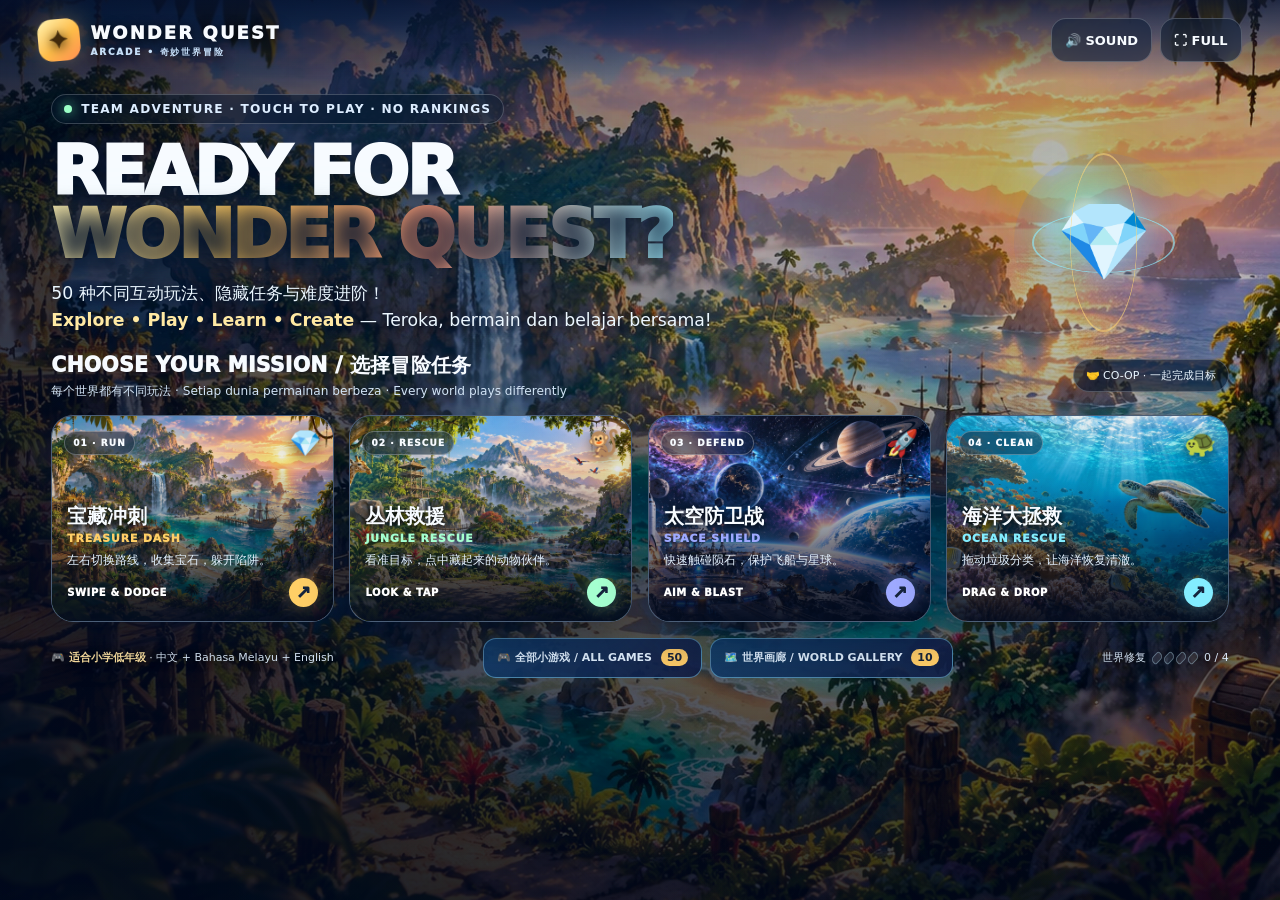
==== commit d859e28c: "Rename WonderQuest_50Games_index.html to index.html" ====
--- a/index.html
+++ b/index.html
@@ -5,7 +5,7 @@
 <meta name="viewport" content="width=device-width,initial-scale=1,maximum-scale=1,user-scalable=no,viewport-fit=cover">
 <meta name="theme-color" content="#07132c">
 <meta name="description" content="Wonder Quest Arcade — cooperative touch-screen adventure mini-games for children. No ads, no accounts, no external libraries.">
-<title>Wonder Quest Ultimate Arcade · 奇妙世界大冒险</title>
+<title>Wonder Quest Ultimate Arcade v4.0 · 50+ Mini Games</title>
 <style>
 :root{--ink:#f7fbff;--muted:#cce0f8;--gold:#ffd56f;--cyan:#75edff;--pink:#ff98d0;--glass:rgba(5,15,38,.75);--line:rgba(255,255,255,.2);--shadow:0 24px 80px rgba(0,0,0,.38)}
 *{box-sizing:border-box;-webkit-tap-highlight-color:transparent}html,body{margin:0;width:100%;height:100%;overflow:hidden;background:#07132c;color:var(--ink);font-family:system-ui,-apple-system,"Segoe UI","Microsoft YaHei",sans-serif;overscroll-behavior:none}button{font:inherit;color:inherit;border:0;cursor:pointer;touch-action:manipulation}button:focus-visible{outline:4px solid white;outline-offset:3px}button:disabled{opacity:.58;cursor:default}#app{position:relative;width:100%;height:100dvh;min-height:540px;overflow:hidden;background:#07132c;isolation:isolate}.screen{position:absolute;inset:0;overflow:auto;scrollbar-width:thin;scrollbar-color:#95dfff66 transparent}.hidden{display:none!important}
@@ -38,6 +38,33 @@
 @media(max-width:900px){.arcade-control-deck{grid-template-columns:1fr}.progress-actions{margin-left:0}.progress-panel{gap:12px}}
 @media(max-width:560px){.difficulty-panel,.progress-panel{padding:11px}.difficulty-buttons button{flex:1;min-width:92px;padding:8px 7px}.progress-panel{display:grid;grid-template-columns:repeat(3,minmax(0,1fr))}.progress-actions{grid-column:1/-1;display:grid;grid-template-columns:1fr}.arcade-card.is-complete:after{right:6px;bottom:6px}.circuit-grid{grid-template-columns:repeat(4,minmax(48px,68px));gap:5px}.circuit-tile{min-width:46px;min-height:46px}.code-slot{width:52px;height:52px}}
 
+
+/* v4.0 repair and visual upgrade: Circuit Quest + Code Breaker */
+.circuit-grid{display:grid;grid-template-columns:repeat(4,clamp(64px,7.5vw,92px));gap:clamp(6px,.8vw,10px);justify-content:center;padding:12px;border-radius:22px;background:radial-gradient(ellipse at center,#0d3b5d99,transparent 72%);border:1px solid #7ae5ff22;box-shadow:inset 0 0 35px #36d4ff0c}
+.circuit-tile{position:relative;aspect-ratio:1;border:1px solid #8aeaff55;border-radius:16px;background:linear-gradient(145deg,#12375b,#071a35);padding:6px;min-width:0;min-height:0;box-shadow:inset 0 0 18px #4dbdff1a,0 5px 12px #0003;transition:border-color .2s,background .2s,transform .14s,box-shadow .2s;touch-action:manipulation}
+.circuit-tile:active{transform:scale(.94)}.circuit-tile svg{display:block;width:100%;height:100%;overflow:visible;filter:drop-shadow(0 0 5px #4adfff22)}.circuit-tile.connected{background:linear-gradient(145deg,#145b64,#092c48);border-color:#8effe0;box-shadow:0 0 22px #62ffbe35,inset 0 0 18px #58ffd01c}.circuit-tile.source{border-color:#ffe69c;box-shadow:0 0 16px #ffc95e40}.circuit-tile.target{border-color:#9dffd1;box-shadow:0 0 16px #62ffbe38}.circuit-legend{display:flex;align-items:center;justify-content:center;gap:14px;flex-wrap:wrap;color:#d9efff;font-size:13px;font-weight:850}.circuit-legend>span{display:inline-flex;align-items:center;gap:7px}.circuit-legend i{display:inline-block;width:14px;height:14px;border-radius:50%;box-shadow:0 0 12px currentColor}.legend-source{background:#ffd56f;color:#ffd56f}.legend-target{background:#74ffd1;color:#74ffd1}.legend-arrow{font-size:23px;color:#9deaff}.legend-live{color:#8effdf}.circuit-check{min-width:225px!important;background:linear-gradient(135deg,#a9f5ff,#5dbdf4)!important;color:#062946!important;border:1px solid #d7fcff!important}
+.code-head{display:flex;align-items:center;justify-content:center;gap:16px;flex-wrap:wrap;width:min(800px,100%);text-align:left}.code-head .mini-question{text-align:left}.code-lock-art{width:74px;height:74px;display:grid;place-items:center;font-size:42px;border:1px solid #ffe2a977;border-radius:23px;background:radial-gradient(circle at 35% 25%,#ffe5a4,#7c529b 65%,#15264b);box-shadow:0 0 30px #f2bf6330}.code-rules{display:flex;justify-content:center;gap:8px;flex-wrap:wrap;width:min(930px,100%)}.code-rules span{padding:8px 12px;border-radius:999px;background:#081b34;border:1px solid #ffffff24;color:#d9edff;font-size:12px;font-weight:800}.code-board,.code-history-wrap{width:min(860px,100%);border:1px solid #7ddfff3a;border-radius:20px;padding:16px;background:linear-gradient(145deg,#0b2443e8,#07152ee8);box-shadow:0 14px 30px #0002}.code-board-label{display:flex;justify-content:space-between;align-items:center;gap:8px;color:#bceeff;font-size:12px;font-weight:1000;letter-spacing:.06em}.code-guess{display:flex;gap:clamp(8px,1.1vw,13px);justify-content:center;flex-wrap:wrap;min-height:95px;padding:13px 0 16px}.code-slot{position:relative;width:clamp(66px,7.5vw,90px);height:clamp(72px,8vw,94px);border-radius:18px;border:2px dashed #7edfff88;background:linear-gradient(145deg,#06172e,#0b2a49);display:flex;flex-direction:column;align-items:center;justify-content:center;gap:3px;box-shadow:inset 0 0 16px #0004;transition:transform .15s,border-color .15s,background .15s}.code-slot.filled{border-style:solid;border-color:#e9faff;background:linear-gradient(145deg,#173e62,#0b1d38);box-shadow:0 0 18px color-mix(in srgb,var(--swatch,#75edff) 22%,transparent)}.code-slot-plus{font-size:28px;line-height:1;color:#83cde9}.code-slot small{font-size:10px;color:#a9cee6;font-weight:900}.code-slot-dot{width:32px;height:32px;border-radius:50%;background:radial-gradient(circle at 30% 25%,#fff9,var(--swatch) 45%,color-mix(in srgb,var(--swatch),#000 38%));box-shadow:0 0 15px color-mix(in srgb,var(--swatch) 55%,transparent),inset 0 2px 4px #fff6}.code-palette-label{text-align:center;color:#d5eaff;font-weight:900;font-size:13px;margin:0 0 10px}.code-palette{display:flex;gap:10px;justify-content:center;flex-wrap:wrap}.code-color-button{position:relative;display:flex;flex-direction:column;align-items:center;justify-content:center;gap:4px;width:clamp(76px,8vw,96px);min-height:99px;border-radius:17px;border:1px solid #ffffff30;background:linear-gradient(145deg,#15385b,#0a1b35);box-shadow:0 8px 17px #0003;transition:transform .15s,border-color .15s,background .15s}.code-color-button:active{transform:scale(.94)}.code-color-button.picked{border-color:#fff1b0;background:linear-gradient(145deg,#244d70,#172447);box-shadow:0 0 22px #ffe18a35;transform:translateY(-2px)}.code-color-dot{width:34px;height:34px;border-radius:50%;background:radial-gradient(circle at 30% 25%,#fff8,var(--swatch) 43%,color-mix(in srgb,var(--swatch),#000 38%));box-shadow:0 0 14px color-mix(in srgb,var(--swatch) 42%,transparent),inset 0 2px 4px #fff6}.code-color-name{font-size:13px;font-weight:1000;color:#f4fbff}.code-color-button small{font-size:9px;letter-spacing:.1em;color:#a9c9e5}.code-color-button em{position:absolute;top:-6px;right:-3px;z-index:2;font-style:normal;font-size:9px;color:#ffe6a2;background:#172847;border:1px solid #ffe6a2aa;border-radius:999px;padding:3px 5px;box-shadow:0 3px 8px #0005}.code-actions{margin-top:14px}.code-submit{min-width:200px!important;background:linear-gradient(135deg,#b9f8ff,#64bfff)!important;color:#082742!important;border:1px solid #e1ffff!important}.code-submit:disabled{opacity:.42;filter:saturate(.45)}.code-submit.ready{box-shadow:0 0 22px #65eaff40}.code-history-wrap{padding-top:13px}.code-history{display:flex;flex-direction:column;gap:7px;max-height:155px;overflow:auto;width:100%;margin-top:10px}.code-attempt{display:flex;align-items:center;justify-content:space-between;gap:12px;flex-wrap:wrap;padding:9px 12px;background:#061831;border:1px solid #ffffff20;border-radius:13px;font-size:13px}.code-attempt-left{display:flex;align-items:center;gap:10px;color:#91dff6;font-weight:1000}.code-attempt-colors{display:flex;gap:4px}.code-history-dot{display:inline-block;width:22px;height:22px;border-radius:50%;background:radial-gradient(circle at 30% 25%,#fff9,var(--swatch) 43%,color-mix(in srgb,var(--swatch),#000 38%));border:1px solid #ffffff66;box-shadow:0 0 7px color-mix(in srgb,var(--swatch) 38%,transparent)}.code-history-dot.small{width:16px;height:16px}.code-clue-pills{display:flex;gap:6px;flex-wrap:wrap}.code-clue-pills span{font-size:10px;padding:5px 8px;border-radius:999px;font-weight:900}.exact-clue{background:#114638;color:#a9ffda}.color-clue{background:#4b3b15;color:#ffe6a4}
+@media(max-width:700px){.circuit-grid{grid-template-columns:repeat(4,minmax(54px,1fr));width:min(320px,100%);gap:6px}.circuit-tile{padding:3px;border-radius:12px}.code-board,.code-history-wrap{padding:11px}.code-color-button{width:76px;min-height:88px}.code-attempt{align-items:flex-start}.code-clue-pills{width:100%}}
+
+
+/* v4.0: expanded fifty-game catalogue and new touch-game widgets */
+.arcade-tools{display:grid;gap:10px;margin:8px 0 16px;padding:12px;border:1px solid #ffffff20;border-radius:18px;background:#05162dcc;backdrop-filter:blur(12px)}
+.arcade-search{width:100%;min-height:48px;border:1px solid #8deaff55;border-radius:14px;padding:10px 15px;background:#061b35;color:#f7fbff;font:inherit;font-weight:750;outline:none}.arcade-search::placeholder{color:#a6c3df}.arcade-search:focus{border-color:#86efff;box-shadow:0 0 0 3px #65dcff22}
+.arcade-filterchips{display:flex;flex-wrap:wrap;gap:7px}.arcade-filterchips button{min-height:38px;padding:7px 12px;border-radius:999px;border:1px solid #ffffff28;background:#102849;color:#d9efff;font-weight:850;font-size:12px}.arcade-filterchips button.active{color:#09233d;background:linear-gradient(120deg,#8cecff,#ffd879);border-color:transparent;box-shadow:0 0 18px #74eaff28}
+.arcade-card .arcade-type{position:absolute;left:12px;top:12px;background:#07162bcc;border:1px solid #ffffff2a;border-radius:999px;padding:4px 8px;font-size:10px;font-weight:900;color:var(--tint)}.arcade-card .game-emoji{margin-top:18px}.arcade-card .launch-arrow{z-index:1}
+.clock-face{position:relative;width:clamp(150px,24vw,220px);aspect-ratio:1;border:8px solid #f2d47a;border-radius:50%;background:radial-gradient(circle at 35% 28%,#fff9d7,#d8ecff 64%,#91b4d1);box-shadow:0 0 0 7px #ffffff19,0 0 38px #ffd56f4d;color:#0a2240}.clock-number{position:absolute;transform:translate(-50%,-50%);font-size:clamp(14px,2vw,19px);font-weight:1000}.clock-hand{position:absolute;left:50%;bottom:50%;display:block;border-radius:99px;transform-origin:50% 100%;box-shadow:0 2px 7px #09233b55}.hour-hand{height:30%;width:7px;background:#173658}.minute-hand{height:40%;width:4px;background:#ec6d52}.clock-center{position:absolute;width:14px;height:14px;left:50%;top:50%;transform:translate(-50%,-50%);background:#ffd56f;border:3px solid #173658;border-radius:50%}
+.scale-balance{display:flex;align-items:center;justify-content:center;gap:clamp(10px,3vw,32px);padding:22px;max-width:760px;width:100%;border-radius:22px;background:linear-gradient(145deg,#112d52,#182b4a);border:1px solid #a5eaff33}.scale-side{display:flex;align-items:center;gap:9px}.scale-side span{display:grid;place-items:center;width:clamp(48px,7vw,78px);height:clamp(55px,8vw,86px);border-radius:14px;background:linear-gradient(145deg,#ffd879,#f19366);color:#1d2c42;font-size:clamp(22px,3.2vw,35px);font-weight:1000;box-shadow:0 8px 18px #0003}.scale-side b,.scale-equal{font-size:clamp(22px,3vw,34px);color:#e9f8ff;font-weight:1000}
+.shadow-figure{display:grid;place-items:center;width:clamp(120px,20vw,180px);aspect-ratio:1;border-radius:50%;background:radial-gradient(circle,#52718e,#111f3d 72%);font-size:clamp(68px,10vw,100px);filter:brightness(0) grayscale(1);text-shadow:0 0 24px #000}
+.route-grid{display:grid;grid-template-columns:repeat(5,minmax(42px,68px));gap:5px;justify-content:center;padding:12px;background:#06162f;border:1px solid #8deaff33;border-radius:18px}.route-cell{aspect-ratio:1;min-width:0;min-height:0;padding:0;font-size:clamp(18px,3vw,28px);border:1px solid #ffffff25;background:linear-gradient(145deg,#1e4e76,#112642);border-radius:9px}.route-cell.wall{background:linear-gradient(145deg,#2b4058,#101b31);border-color:#49627c}.route-cell.player{background:linear-gradient(145deg,#53c8ff,#3867e9);box-shadow:0 0 20px #79ddff88}.route-cell.goal{background:linear-gradient(145deg,#ffe47a,#f8a34e);color:#15263e}.route-controls{display:flex;flex-direction:column;align-items:center;gap:6px}.route-controls>button,.route-controls>div button{min-width:64px;min-height:48px;border-radius:12px;background:#17395f;border:1px solid #83eaff55;font-size:20px}.route-controls>div{display:flex;gap:6px}
+.mirror-panels,.spotdiff-panels{display:grid;grid-template-columns:1fr 1fr;gap:clamp(8px,2vw,20px);width:100%;max-width:720px}.mirror-panels>div,.spotdiff-panels>div{display:grid;gap:8px;justify-items:center}.mirror-panels small,.spotdiff-panels small{color:#c9edff;font-weight:900;letter-spacing:.06em}.mirror-grid{display:grid;grid-template-columns:repeat(5,minmax(22px,42px));gap:4px}.mirror-cell{aspect-ratio:1;min-width:0;min-height:0;padding:0;border-radius:7px;background:#112748;border:1px solid #8ceaff2e;color:#fff}.mirror-cell.lit{background:linear-gradient(145deg,#ffe57b,#ff9e5b);color:#1b2d45;box-shadow:0 0 14px #ffd66c66}
+.tower-track,.reaction-track{position:relative;width:min(760px,94%);height:50px;border-radius:999px;background:#06172f;border:2px solid #92eaff66;box-shadow:inset 0 0 18px #0006;overflow:hidden}.tower-target{position:absolute;top:0;bottom:0;background:#c0ff9d66;border-left:2px solid #c3ff8d;border-right:2px solid #c3ff8d;box-shadow:0 0 22px #a4ff8a66}.tower-mover,.reaction-cursor{position:absolute;top:4px;bottom:4px;width:16px;left:0;border-radius:8px;background:linear-gradient(180deg,#fff2a8,#ffb94f);box-shadow:0 0 18px #ffd56f;transform:translateX(-50%)}.tower-stack{display:flex;gap:5px;justify-content:center;min-height:26px;font-size:25px;color:#ffd56f}.tower-block{filter:drop-shadow(0 0 8px #ffd56f55)}
+.flash-grid{display:grid;gap:6px;justify-content:center;padding:10px;background:#06142c;border:1px solid #ffffff22;border-radius:16px}.flash-cell{aspect-ratio:1;min-width:0;min-height:0;padding:0;border-radius:8px;background:#183351;border:1px solid #8deaff38;color:#fff;font-size:clamp(16px,2.4vw,24px)}.flash-cell.lit{background:linear-gradient(145deg,#dfffff,#43bfff);color:#0b2542;box-shadow:0 0 19px #7be7ff88;border-color:#fff}
+.word-hunt-grid,.spotdiff-grid{display:grid;grid-template-columns:repeat(4,minmax(38px,62px));gap:5px;justify-content:center}.word-hunt-cell{aspect-ratio:1;min-width:0;min-height:0;padding:0;font-size:clamp(16px,2.4vw,25px);font-weight:1000;border-radius:9px;background:#16385e;border:1px solid #80dfff44}.word-hunt-cell.matched{background:linear-gradient(145deg,#4fe6b0,#2e9fd1);color:#06283a;box-shadow:0 0 13px #54edc555}.treasure-grid{display:grid;grid-template-columns:repeat(5,minmax(44px,68px));gap:6px;justify-content:center}.treasure-cell{aspect-ratio:1;min-width:0;min-height:0;padding:0;font-size:clamp(20px,3vw,29px);border-radius:10px;background:linear-gradient(145deg,#285d85,#112748);border:1px solid #9ce9ff45}.treasure-cell:disabled{opacity:1;color:#fff;background:#1c3a5b}
+.traffic-ship{display:flex;align-items:center;justify-content:center;gap:15px;padding:14px 24px;border-radius:20px;background:#0b2344;border:1px solid #ffffff25;font-size:clamp(24px,4vw,38px);animation:float 2.5s ease-in-out infinite}.traffic-gates{display:flex;flex-wrap:wrap;gap:12px;justify-content:center}.traffic-gate{min-width:130px;min-height:75px;border-radius:18px;border:2px solid var(--gate);background:linear-gradient(145deg,color-mix(in srgb,var(--gate) 24%,#09223f),#0c1b36);font-size:18px;font-weight:1000;box-shadow:0 0 18px color-mix(in srgb,var(--gate) 20%,transparent)}
+.tictac-grid{display:grid;grid-template-columns:repeat(3,minmax(70px,106px));gap:7px}.tic-cell{aspect-ratio:1;min-width:0;min-height:0;padding:0;border-radius:14px;background:#122f52;border:1px solid #8ceaff44;font-size:clamp(25px,4.5vw,42px)}.match3-grid{display:grid;grid-template-columns:repeat(6,minmax(35px,62px));gap:4px;justify-content:center}.match3-cell{aspect-ratio:1;min-width:0;min-height:0;padding:0;border-radius:10px;background:linear-gradient(145deg,#2d4774,#122544);border:1px solid #ffffff24;font-size:clamp(18px,2.8vw,29px);box-shadow:inset 0 2px 5px #ffffff12}.match3-cell.selected{outline:3px solid #fff1a1;transform:scale(1.04);box-shadow:0 0 18px #ffe18c88}
+.frog-row{display:grid;grid-template-columns:repeat(7,minmax(38px,78px));gap:5px;justify-content:center}.frog-pad{aspect-ratio:1;min-width:0;min-height:0;padding:0;border-radius:50%;font-size:clamp(20px,3.4vw,34px);border:2px solid #81ffe17a;background:radial-gradient(circle at 35% 28%,#57dcab,#14554a);box-shadow:0 8px 16px #0004}.frog-pad.frog-right{background:radial-gradient(circle at 35% 28%,#84c8ff,#254d9c);border-color:#9adfff8a}.frog-pad.selected{outline:4px solid #ffe88a;transform:translateY(-4px)}.ball-tubes{display:flex;gap:clamp(6px,1.4vw,14px);justify-content:center;flex-wrap:wrap;align-items:end}.ball-tube{display:flex;flex-direction:column-reverse;justify-content:flex-start;gap:2px;width:clamp(54px,8vw,78px);height:clamp(150px,26vh,200px);padding:6px 5px 10px;border-radius:10px 10px 20px 20px;border:3px solid #9bdfff88;border-top:0;background:linear-gradient(180deg,#7bc8ff0e,#5dbaff23);font-size:clamp(24px,3.4vw,32px);box-shadow:inset 0 -10px 20px #72ccff0e}.ball-tube span{line-height:1.02}.ball-tube.selected{outline:4px solid #ffe08a;box-shadow:0 0 18px #ffe08a55}
+.stack-stage{position:relative;width:min(680px,94%);height:160px;border-bottom:5px solid #a3dfff55;background:linear-gradient(180deg,#09213c,#122c4c);border-radius:18px 18px 8px 8px;overflow:hidden}.stack-foundation,.stack-moving{position:absolute;bottom:10px;left:11%;height:18px;border-radius:7px;background:linear-gradient(90deg,#5ee4ff,#4a79ff);box-shadow:0 0 16px #6ce9ff66;transition:width .15s}.stack-moving{bottom:50px;left:0;background:linear-gradient(90deg,#ffe586,#ff9f65);box-shadow:0 0 15px #ffd46b88}.unblock-board{display:grid;grid-template-columns:repeat(5,minmax(42px,70px));grid-template-rows:repeat(5,minmax(42px,70px));gap:4px;justify-content:center;padding:8px;border-radius:16px;background:#06152c;border:1px solid #9adfff44}.unblock-cell{min-width:0;min-height:0;padding:0;border-radius:8px;background:#102440;border:1px solid #ffffff13;font-size:18px;font-weight:1000}.unblock-cell.car-h{grid-column:span 1}.unblock-cell.car-v{border-radius:8px}.unblock-cell.selected{outline:3px solid #fff6b1;box-shadow:0 0 13px #ffe58b88}
+@media(max-width:760px){.arcade-filterchips button{font-size:11px;padding:7px 9px}.mirror-panels{gap:6px}.match3-grid{grid-template-columns:repeat(6,minmax(34px,48px))}.unblock-board{grid-template-columns:repeat(5,minmax(42px,58px));grid-template-rows:repeat(5,minmax(42px,58px))}.scale-balance{padding:12px 6px;gap:7px}.scale-side{gap:4px}}
 </style>
 </head>
 <body>
@@ -51,7 +78,7 @@
  <main class="home-content">
   <div class="eyebrow"><span class="pulse-dot"></span> TEAM ADVENTURE · TOUCH TO PLAY · NO RANKINGS</div>
   <div class="hero">
-   <div class="hero-copy"><h1>READY FOR<br><span class="title-shine">WONDER QUEST?</span></h1><p class="hero-sub">25 种互动玩法、隐藏任务与难度进阶！<br><strong>Explore • Play • Learn • Create</strong> — Teroka, bermain dan belajar bersama!</p></div>
+   <div class="hero-copy"><h1>READY FOR<br><span class="title-shine">WONDER QUEST?</span></h1><p class="hero-sub">50 种不同互动玩法、隐藏任务与难度进阶！<br><strong>Explore • Play • Learn • Create</strong> — Teroka, bermain dan belajar bersama!</p></div>
    <div class="portal-core" aria-hidden="true"><div class="core-inner">💎</div></div>
   </div>
   <div class="world-heading"><div><h2>CHOOSE YOUR MISSION / 选择冒险任务</h2><p>每个世界都有不同玩法 · Setiap dunia permainan berbeza · Every world plays differently</p></div><div class="team-chip">🤝 CO-OP · 一起完成目标</div></div>
@@ -61,7 +88,7 @@
    <button class="world-card" data-game="space"><div class="card-top"><span class="world-tag">03 · DEFEND</span><span class="card-glyph">🚀</span></div><div class="card-content"><h3>太空防卫战</h3><span class="eng">SPACE SHIELD</span><p>快速触碰陨石，保护飞船与星球。</p><div class="card-bottom"><span>AIM & BLAST</span><span class="card-play">↗</span></div></div></button>
    <button class="world-card" data-game="ocean"><div class="card-top"><span class="world-tag">04 · CLEAN</span><span class="card-glyph">🐢</span></div><div class="card-content"><h3>海洋大拯救</h3><span class="eng">OCEAN RESCUE</span><p>拖动垃圾分类，让海洋恢复清澈。</p><div class="card-bottom"><span>DRAG & DROP</span><span class="card-play">↗</span></div></div></button>
   </div>
-  <footer class="bottom-bar"><span>🎮 <strong>适合小学低年级</strong> · 中文 + Bahasa Melayu + English</span><div class="home-nav-actions"><button class="nav-pill" id="openArcadeBtn">🎮 全部小游戏 / ALL GAMES <b>25+</b></button><button class="nav-pill" id="openGalleryBtn">🗺️ 世界画廊 / WORLD GALLERY <b>10</b></button></div><div class="portal-progress"><span>世界修复</span><div class="mini-crystals" id="crystals"><span></span><span></span><span></span><span></span></div><span id="worldsDone">0 / 4</span></div></footer>
+  <footer class="bottom-bar"><span>🎮 <strong>适合小学低年级</strong> · 中文 + Bahasa Melayu + English</span><div class="home-nav-actions"><button class="nav-pill" id="openArcadeBtn">🎮 全部小游戏 / ALL GAMES <b>50</b></button><button class="nav-pill" id="openGalleryBtn">🗺️ 世界画廊 / WORLD GALLERY <b>10</b></button></div><div class="portal-progress"><span>世界修复</span><div class="mini-crystals" id="crystals"><span></span><span></span><span></span><span></span></div><span id="worldsDone">0 / 4</span></div></footer>
  </main>
 </section>
 <section id="gameScreen" class="screen hidden" aria-label="Game screen">
@@ -77,13 +104,13 @@
 
 <section id="arcadeScreen" class="screen hidden" aria-label="All mini games">
  <div class="arcade-bg"></div>
- <header class="sub-top"><button class="backbtn" id="arcadeBack">← 返回主页<br><small>BACK HOME</small></button><div><div class="sub-kicker">WONDER QUEST · MINI ARCADE</div><h1>迷你游戏嘉年华 <span>MINI GAME CARNIVAL</span></h1><p>25 种不同玩法 · 三档难度 · 混合挑战 · 不排名、一起玩</p></div><div class="sub-top-actions"><button class="iconbtn" id="arcadeGalleryBtn">🗺️ 世界画廊</button><button class="iconbtn" id="arcadeFullBtn">⛶ FULL</button></div></header>
+ <header class="sub-top"><button class="backbtn" id="arcadeBack">← 返回主页<br><small>BACK HOME</small></button><div><div class="sub-kicker">WONDER QUEST · MINI ARCADE</div><h1>迷你游戏嘉年华 <span>MINI GAME CARNIVAL</span></h1><p>50 种不同玩法 · 分类搜索 · 三档难度 · 混合挑战 · 不排名、一起玩</p></div><div class="sub-top-actions"><button class="iconbtn" id="arcadeGalleryBtn">🗺️ 世界画廊</button><button class="iconbtn" id="arcadeFullBtn">⛶ FULL</button></div></header>
  <div class="arcade-wrap"><div class="arcade-intro"><div><strong>选择你的挑战方式！</strong><span>Pick your challenge · Pilih cabaran</span></div><div class="arcade-badges"><span>🤝 全班合作</span><span>🎲 每局有变化</span><span>🔌 可离线</span></div></div>
  <div class="arcade-control-deck">
   <div class="difficulty-panel"><div><strong>🎚️ 冒险难度 / CHALLENGE LEVEL</strong><small id="levelHint">冒险家：更多变化，需要思考和规划。</small></div><div class="difficulty-buttons"><button type="button" data-difficulty="explorer">🌱 探险家</button><button type="button" data-difficulty="adventure">⚡ 冒险家</button><button type="button" data-difficulty="master">🔥 大师挑战</button></div></div>
-  <div class="progress-panel"><div class="progress-stat"><small>已解锁挑战</small><strong id="statGames">0 / 25</strong></div><div class="progress-stat"><small>能量晶体</small><strong id="statGems">0 💎</strong></div><div class="progress-stat"><small>团队连胜</small><strong id="statStreak">0 ✨</strong></div><div class="progress-actions"><button type="button" id="launchMixedBtn" class="mix-launch">🎲 随机混合挑战</button><button type="button" id="launchVaultBtn" class="vault-launch">🔐 打开终极密码库</button></div></div>
+  <div class="progress-panel"><div class="progress-stat"><small>已解锁挑战</small><strong id="statGames">0 / 50</strong></div><div class="progress-stat"><small>能量晶体</small><strong id="statGems">0 💎</strong></div><div class="progress-stat"><small>团队连胜</small><strong id="statStreak">0 ✨</strong></div><div class="progress-actions"><button type="button" id="launchMixedBtn" class="mix-launch">🎲 随机混合挑战</button><button type="button" id="launchVaultBtn" class="vault-launch">🔐 打开终极密码库</button></div></div>
  </div>
- <div id="arcadeGrid" class="arcade-grid"></div><div class="gallery-hint">完成不同类型的挑战来收集能量晶体；隐藏任务会随机出现。答错可再试，不淘汰任何人！</div></div>
+ <div class="arcade-tools"><input id="arcadeSearch" class="arcade-search" type="search" autocomplete="off" placeholder="🔎 搜索小游戏 / Search games..." aria-label="搜索小游戏"><div class="arcade-filterchips" id="arcadeFilters"><button type="button" data-category="全部" class="active">全部 50</button><button type="button" data-category="动作">动作</button><button type="button" data-category="益智">益智</button><button type="button" data-category="数学">数学</button><button type="button" data-category="记忆">记忆</button><button type="button" data-category="语言">语言</button><button type="button" data-category="自然">自然</button><button type="button" data-category="观察">观察</button><button type="button" data-category="策略">策略</button><button type="button" data-category="节奏">节奏</button><button type="button" data-category="创作">创作</button><button type="button" data-category="故事">故事</button></div></div><div id="arcadeGrid" class="arcade-grid"></div><div class="gallery-hint">完成不同类型的挑战来收集能量晶体；隐藏任务会随机出现。答错可再试，不淘汰任何人！</div></div>
 </section>
 <section id="miniScreen" class="screen hidden" aria-label="Mini game activity">
  <div class="mini-bg"></div><header class="mini-top"><button class="backbtn" id="miniBack">← 游戏大厅<br><small>ARCADE MENU</small></button><div class="mini-title-wrap"><div class="sub-kicker" id="miniKicker">MINI MISSION</div><h1 id="miniTitle">记忆配对 <span>MEMORY MATCH</span></h1><p id="miniSubtitle">翻开卡片，找到相同的伙伴。</p></div><button class="iconbtn" id="miniReset">↻ 重来 / RESET</button></header>
@@ -107,7 +134,7 @@
 let profile=loadProfile(),difficulty=profile.difficulty;
 function difficultyLabel(){return difficulty==='explorer'?'探险家':difficulty==='master'?'大师挑战':'冒险家'}
 function persistProgress(){try{profile.worlds=[...done];profile.games=[...miniCompleted];profile.difficulty=difficulty;localStorage.setItem(SAVE_KEY,JSON.stringify(profile))}catch(e){/* private browsing or file:// may block storage */}}
-function renderProgressUI(){const totalGames=20+5;const completed=new Set([...(profile.games||[]),...(profile.worlds||[])]);const a=$('statGames'),b=$('statGems'),c=$('statStreak');if(a)a.textContent=`${Math.min(totalGames,completed.size)} / ${totalGames}`;if(b)b.textContent=`${profile.gems||0} 💎`;if(c)c.textContent=`${profile.streak||0} ✨`;document.querySelectorAll('.difficulty-buttons button').forEach(btn=>btn.classList.toggle('active',btn.dataset.difficulty===difficulty));const hint=$('levelHint');if(hint)hint.textContent=difficulty==='explorer'?'探险家：轻松上手，提示更多，适合第一次玩。':difficulty==='master'?'大师挑战：关卡更长、规则更复杂，需要团队讨论。':'冒险家：更多变化，需要思考和规划。';document.querySelectorAll('.arcade-card[data-game-id]').forEach(card=>{card.classList.toggle('is-complete',completed.has(card.dataset.gameId))})}
+function renderProgressUI(){const totalGames=4+EXTRA_GAMES.length;const completed=new Set([...(profile.games||[]),...(profile.worlds||[])]);const a=$('statGames'),b=$('statGems'),c=$('statStreak');if(a)a.textContent=`${Math.min(totalGames,completed.size)} / ${totalGames}`;if(b)b.textContent=`${profile.gems||0} 💎`;if(c)c.textContent=`${profile.streak||0} ✨`;document.querySelectorAll('.difficulty-buttons button').forEach(btn=>btn.classList.toggle('active',btn.dataset.difficulty===difficulty));const hint=$('levelHint');if(hint)hint.textContent=difficulty==='explorer'?'探险家：轻松上手，提示更多，适合第一次玩。':difficulty==='master'?'大师挑战：关卡更长、规则更复杂，需要团队讨论。':'冒险家：更多变化，需要思考和规划。';document.querySelectorAll('.arcade-card[data-game-id]').forEach(card=>{card.classList.toggle('is-complete',completed.has(card.dataset.gameId))})}
 let W=0,H=0,dpr=1,active=null,raf=0,lastFrame=0,hudClock=0,soundOn=true,audio=null,done=new Set(profile.worlds),toastTimer=0,dragging=null;
 const colors=['#ffe58f','#ff88bf','#8aefff','#a8ffbe','#d9b4ff'];
 function fitCanvas(){const r=canvas.getBoundingClientRect();const oldW=W||r.width,oldH=H||r.height;W=Math.max(1,r.width);H=Math.max(1,r.height);dpr=Math.min(window.devicePixelRatio||1,1.6);canvas.width=Math.round(W*dpr);canvas.height=Math.round(H*dpr);ctx.setTransform(dpr,0,0,dpr,0,0);if(active&&active.state){const s=active.state;const sx=W/oldW,sy=H/oldH;if(s.items)s.items.forEach(o=>{if(typeof o.x==='number')o.x*=sx;if(typeof o.y==='number')o.y*=sy;if(typeof o.vx==='number')o.vx*=sx;if(typeof o.vy==='number')o.vy*=sy});if(s.particles)s.particles.forEach(p=>{p.x*=sx;p.y*=sy})}}
@@ -167,7 +194,7 @@
 // Home ambience particles
 for(let i=0;i<33;i++){const e=document.createElement('i');e.className='spark';e.style.left=Math.random()*100+'%';e.style.bottom=(-10+Math.random()*60)+'%';e.style.setProperty('--d',(8+Math.random()*17)+'s');e.style.setProperty('--dx',(-100+Math.random()*200)+'px');e.style.animationDelay=(-Math.random()*20)+'s';$('particles').appendChild(e)}
 
-// ===== Ultimate content: 21 additional touch activities + world-art gallery =====
+// ===== Ultimate content: touch activities expanded to 50 playable games =====
 const EXTRA_GAMES=[
  {id:'memory',icon:'🃏',title:'记忆配对',en:'MEMORY MATCH',desc:'翻开卡片，找到相同的伙伴。',type:'Brain',tint:'#a6a8ff'},
  {id:'mole',icon:'🐸',title:'快速点击',en:'QUICK TAP',desc:'看准目标动物，迅速点中它。',type:'Action',tint:'#90ffd2'},
@@ -191,19 +218,54 @@
  {id:'vault',icon:'🏛️',title:'终极密码库',en:'MASTER VAULT',desc:'通过五道不同机关，打开最终宝库。',type:'Boss',tint:'#ff9bb3'},
  {id:'mixed',icon:'🎲',title:'随机混合挑战',en:'MIXED CHALLENGE',desc:'七种随机挑战连续登场，每次都不一样。',type:'Mix',tint:'#b6a7ff'}
 ];
+// ===== 25 more genuinely playable mini-games (50 total) =====
+const MORE_GAMES = [
+ {id:'sumgrid',icon:'🧮',title:'数字合计格',en:'SUM GRID',desc:'挑选几个数字，让总和刚好达到目标。',type:'Math',tint:'#ffd16a'},
+ {id:'merge',icon:'🔢',title:'数字合并战',en:'MERGE TILES',desc:'合并相邻的相同数字，打造更大的数字。',type:'Puzzle',tint:'#ffb66d'},
+ {id:'wordmix',icon:'🔤',title:'字母乱序拼',en:'WORD MIX-UP',desc:'把打乱的字母重新排列，拼出正确单词。',type:'Language',tint:'#8deaff'},
+ {id:'money',icon:'🪙',title:'零钱小店',en:'COIN SHOP',desc:'选取硬币，刚好付出商品价格。',type:'Math',tint:'#ffe08a'},
+ {id:'clock',icon:'🕒',title:'时钟侦探',en:'CLOCK DETECTIVE',desc:'看时针和分针，找出正确时间。',type:'Logic',tint:'#a7b6ff'},
+ {id:'fraction',icon:'🍕',title:'分数披萨',en:'FRACTION PIZZA',desc:'切分披萨并选出指定的分数。',type:'Math',tint:'#ff9fbd'},
+ {id:'balance',icon:'⚖️',title:'天平平衡术',en:'BALANCE BUILDER',desc:'找出缺少的数字，让两边重量相等。',type:'Logic',tint:'#9beecb'},
+ {id:'shadow',icon:'🌘',title:'影子侦探',en:'SHADOW HUNT',desc:'只看影子，判断它属于哪个伙伴。',type:'Observation',tint:'#c1a9ff'},
+ {id:'routebot',icon:'🤖',title:'机器人送货',en:'ROBOT ROUTE',desc:'用方向按钮带机器人绕开墙壁送达包裹。',type:'Strategy',tint:'#83e8ff'},
+ {id:'mirror',icon:'🪞',title:'镜像复制师',en:'MIRROR MASTER',desc:'把左边图案按镜像规律复制到右边。',type:'Brain',tint:'#ffb2df'},
+ {id:'tower',icon:'🎯',title:'精准停靠',en:'PERFECT STOP',desc:'在移动光标进入目标区时停下来。',type:'Action',tint:'#ffd16a'},
+ {id:'memorygrid',icon:'✨',title:'闪光记忆格',en:'FLASH GRID',desc:'记住亮起的格子，隐藏后复原它们。',type:'Memory',tint:'#86eaff'},
+ {id:'wordsearch',icon:'🔎',title:'字母寻宝',en:'WORD HUNT',desc:'在字母棋盘中按顺序找出指定单词。',type:'Language',tint:'#a5ffc8'},
+ {id:'treasurehunt',icon:'🗺️',title:'热冷寻宝',en:'HOT & COLD',desc:'根据冷热提示，在地图中找隐藏宝藏。',type:'Puzzle',tint:'#ffd16a'},
+ {id:'airtraffic',icon:'🛬',title:'太空航站调度',en:'SPACE TRAFFIC',desc:'把飞船送到相同颜色的停靠港。',type:'Action',tint:'#a8a8ff'},
+ {id:'foodsort',icon:'🥗',title:'美食分类员',en:'FOOD SORTER',desc:'将食物送到正确的营养类别。',type:'Nature',tint:'#8affc2'},
+ {id:'spotdiff',icon:'🕵️',title:'双图找差异',en:'SPOT THE CHANGE',desc:'比较两个画面，找出发生变化的位置。',type:'Observation',tint:'#ffadd8'},
+ {id:'tictac',icon:'⭕',title:'井字策略局',en:'TIC-TAC TACTICS',desc:'和友善机器人斗智，先连成三格。',type:'Strategy',tint:'#8deaff'},
+ {id:'match3',icon:'🍬',title:'糖果三连消',en:'CANDY MATCH',desc:'交换相邻糖果，凑出三颗或更多相同糖果。',type:'Action',tint:'#ff9ccf'},
+ {id:'frogjump',icon:'🐸',title:'青蛙跳跳棋',en:'FROG HOP',desc:'青蛙只能向前跳或越过同伴，交换两队位置。',type:'Logic',tint:'#9affb7'},
+ {id:'lightsout',icon:'💡',title:'灯光反转',en:'LIGHTS OUT',desc:'点击格子会改变周围灯光，让棋盘达到目标状态。',type:'Puzzle',tint:'#ffe37c'},
+ {id:'ballsort',icon:'🧪',title:'彩球试管',en:'BALL SORT',desc:'把试管里的彩球按颜色整理到一起。',type:'Puzzle',tint:'#9ee8ff'},
+ {id:'reactionstop',icon:'⏱️',title:'反应停表',en:'REACTION STOP',desc:'看准时机，在光标经过安全区域时触碰停止。',type:'Action',tint:'#ffc56e'},
+ {id:'stacktower',icon:'🏗️',title:'叠叠高塔',en:'STACK THE TOWER',desc:'精准放下移动平台，搭起越来越高的塔。',type:'Action',tint:'#9deaff'},
+ {id:'unblock',icon:'🚗',title:'停车场解锁',en:'UNBLOCK THE CAR',desc:'沿各自方向移动车辆，为红色赛车清出出口。',type:'Puzzle',tint:'#ff9c9c'}
+];
+EXTRA_GAMES.push(...MORE_GAMES);
 const GALLERY_ART=[{"file": "01_Wonder_World_Atlas.webp", "title": "奇妙世界总览 / Wonder World Atlas"}, {"file": "02_Fantasy_Islands.webp", "title": "奇幻群岛 / Fantasy Islands"}, {"file": "03_Arcade_Land.webp", "title": "街机冒险乐园 / Arcade Land"}, {"file": "04_Magic_Archipelago.webp", "title": "魔法群岛 / Magic Archipelago"}, {"file": "05_Adventure_Hub.webp", "title": "冒险枢纽 / Adventure Hub"}, {"file": "06_Floating_Worlds.webp", "title": "浮空世界 / Floating Worlds"}, {"file": "07_Castle_Realms.webp", "title": "城堡与王国 / Castle Realms"}, {"file": "08_Treasure_Seas.webp", "title": "宝藏海域 / Treasure Seas"}, {"file": "09_Mini_Game_Carnival.webp", "title": "迷你游戏嘉年华 / Mini-Game Carnival"}, {"file": "10_Cosmic_Adventure.webp", "title": "宇宙冒险 / Cosmic Adventure"}];
 let miniGame=null, miniTimers=[], miniCompleted=new Set(profile.games||[]);
 function clearMiniTimers(){for(const t of miniTimers){clearTimeout(t);clearInterval(t)}miniTimers=[]}
 function mt(fn,ms){const t=setTimeout(fn,ms);miniTimers.push(t);return t}
 function mi(fn,ms){const t=setInterval(fn,ms);miniTimers.push(t);return t}
 function gameButton(label,cls='mini-option'){const b=document.createElement('button');b.className=cls;b.type='button';b.textContent=label;return b}
+let arcadeFilter='全部',arcadeSearchText='';
+function categoryFor(g){const t=(g.type||'').toLowerCase();if(['action'].includes(t))return '动作';if(['puzzle'].includes(t))return '益智';if(['math','knowledge'].includes(t))return '数学';if(['brain','memory'].includes(t))return '记忆';if(['language'].includes(t))return '语言';if(['nature'].includes(t))return '自然';if(['observation'].includes(t))return '观察';if(['logic','strategy'].includes(t))return '策略';if(['music'].includes(t))return '节奏';if(['creative'].includes(t))return '创作';if(['story'].includes(t))return '故事';return '益智'}
 function renderArcadeGrid(){const grid=$('arcadeGrid');grid.innerHTML='';const all=[
  {id:'treasure',icon:'💎',title:'宝藏冲刺',en:'TREASURE DASH',desc:'左右换道，收集宝石',type:'Action',tint:'#ffd16a'},
  {id:'jungle',icon:'🐒',title:'丛林救援',en:'JUNGLE RESCUE',desc:'找到提示里的动物',type:'Nature',tint:'#9dffc7'},
  {id:'space',icon:'🚀',title:'太空防卫战',en:'SPACE SHIELD',desc:'触碰陨石，保护星球',type:'Action',tint:'#a9afff'},
  {id:'ocean',icon:'🐢',title:'海洋大拯救',en:'OCEAN RESCUE',desc:'拖动垃圾，分好类别',type:'Nature',tint:'#8beaff'},
  ...EXTRA_GAMES];
- all.forEach((g,i)=>{const b=document.createElement('button');b.type='button';b.className='arcade-card';b.dataset.gameId=g.id;b.style.setProperty('--tint',g.tint);b.innerHTML=`<span class="launch-arrow">↗</span><span class="game-emoji">${g.icon}</span><strong>${g.title}</strong><small>${g.en}</small><p>${g.desc}</p>`;if(miniCompleted.has(g.id)||done.has(g.id))b.classList.add('is-complete');b.addEventListener('click',()=>launchAny(g.id));grid.appendChild(b)});renderProgressUI();}
+ const q=arcadeSearchText.trim().toLowerCase();const list=all.filter(g=>(arcadeFilter==='全部'||categoryFor(g)===arcadeFilter)&&(!q||`${g.title} ${g.en} ${g.desc} ${g.type}`.toLowerCase().includes(q)));
+ list.forEach((g,i)=>{const b=document.createElement('button');b.type='button';b.className='arcade-card';b.dataset.gameId=g.id;b.style.setProperty('--tint',g.tint);b.innerHTML=`<span class="launch-arrow">↗</span><span class="arcade-type">${categoryFor(g)}</span><span class="game-emoji">${g.icon}</span><strong>${g.title}</strong><small>${g.en}</small><p>${g.desc}</p>`;if(miniCompleted.has(g.id)||done.has(g.id))b.classList.add('is-complete');b.addEventListener('click',()=>launchAny(g.id));grid.appendChild(b)});
+ const no=$('arcadeEmpty');if(no)no.remove();if(!list.length){const empty=document.createElement('div');empty.id='arcadeEmpty';empty.className='gallery-hint';empty.textContent='没有找到这个游戏，再换个关键词试试。 / No games found.';grid.appendChild(empty)}
+ document.querySelectorAll('#arcadeFilters button').forEach(b=>b.classList.toggle('active',b.dataset.category===arcadeFilter));renderProgressUI();
+}
 function openArcade(){if(active){cancelAnimationFrame(raf);active=null}clearMiniTimers();miniGame=null;home.classList.add('hidden');gameScreen.classList.add('hidden');miniScreen.classList.add('hidden');galleryScreen.classList.add('hidden');ending.classList.add('hidden');arcadeScreen.classList.remove('hidden');sound('tap')}
 function openGallery(){if(active){cancelAnimationFrame(raf);active=null}clearMiniTimers();miniGame=null;home.classList.add('hidden');gameScreen.classList.add('hidden');arcadeScreen.classList.add('hidden');miniScreen.classList.add('hidden');ending.classList.add('hidden');galleryScreen.classList.remove('hidden');sound('tap')}
 function launchAny(id){if(META[id])startGame(id);else startMini(id)}
@@ -211,8 +273,8 @@
 function miniHeader(id,title,en,subtitle,prompt,count=0,total=1){$('miniKicker').textContent=`MINI MISSION · ${String(EXTRA_GAMES.findIndex(g=>g.id===id)+5).padStart(2,'0')}`;$('miniTitle').innerHTML=`${title} <span>${en}</span>`;$('miniSubtitle').textContent=subtitle;$('miniPrompt').textContent=prompt;$('miniCount').textContent=`${count} / ${total}`;$('miniMeter').style.width=`${Math.max(0,Math.min(100,count/total*100))}%`;miniFeedback.textContent='准备好了吗？Ready, set, play!';miniArea.innerHTML=''}
 function miniHud(prompt,count,total){$('miniPrompt').textContent=prompt;$('miniCount').textContent=`${count} / ${total}`;$('miniMeter').style.width=`${Math.max(0,Math.min(100,count/total*100))}%`}
 function miniSay(text){miniFeedback.textContent=text}
-function miniFinish(id,title,msg,icon='✨'){if(!miniGame||miniGame.id!==id||miniGame.finished)return;miniGame.finished=true;miniCompleted.add(id);profile.games=[...miniCompleted];profile.gems=(profile.gems||0)+(difficulty==='master'?3:difficulty==='adventure'?2:1);profile.streak=(profile.streak||0)+1;profile.plays=(profile.plays||0)+1;profile.lastPlayed=new Date().toISOString().slice(0,10);persistProgress();renderProgressUI();miniArea.innerHTML=`<div class="mini-result"><div class="result-emoji">${icon}</div><h2>${title}</h2><p>${msg}</p><div class="reward-strip"><span>💎 +${difficulty==='master'?3:difficulty==='adventure'?2:1} 能量晶体</span><span>🤝 团队挑战完成</span><span>🎚️ ${difficultyLabel()}</span></div><div class="mini-options"><button type="button" id="miniPlayAgain">↻ 再玩一次 / PLAY AGAIN</button><button type="button" class="secondary" id="miniMore">🎮 更多游戏 / MORE GAMES</button></div></div>`;miniSay('任务完成！秘密地图又亮起一块！Teamwork makes the adventure better!');sound('win');$('miniPlayAgain').addEventListener('click',()=>startMini(id));$('miniMore').addEventListener('click',openArcade)}
-function startMini(id){clearMiniTimers();miniGame={id,finished:false,round:0,score:0};if(active){cancelAnimationFrame(raf);active=null}home.classList.add('hidden');gameScreen.classList.add('hidden');arcadeScreen.classList.add('hidden');galleryScreen.classList.add('hidden');ending.classList.add('hidden');miniScreen.classList.remove('hidden');const cfg=EXTRA_GAMES.find(g=>g.id===id);if(!cfg)return;miniHeader(id,cfg.title,cfg.en,cfg.desc,'目标 / GOAL',0,1);const funcs={memory:buildMemory,mole:buildMole,math:buildMath,color:buildColor,habitat:buildHabitat,word:buildWord,maze:buildMaze,slide:buildSlide,sequence:buildSequence,recycle:buildRecycle,odd:buildOdd,pattern:buildPattern,rhythm:buildRhythm,rocket:buildRocket,story:buildStory,draw:buildDraw,forge:buildNumberForge,circuit:buildCircuit,code:buildCodeBreaker,vault:buildVault,mixed:buildMixed};funcs[id]?.();sound('tap')}
+function miniFinish(id,title,msg,icon='✨'){if(!miniGame||miniGame.id!==id||miniGame.finished)return;miniGame.finished=true;clearMiniTimers();miniCompleted.add(id);profile.games=[...miniCompleted];profile.gems=(profile.gems||0)+(difficulty==='master'?3:difficulty==='adventure'?2:1);profile.streak=(profile.streak||0)+1;profile.plays=(profile.plays||0)+1;profile.lastPlayed=new Date().toISOString().slice(0,10);persistProgress();renderProgressUI();miniArea.innerHTML=`<div class="mini-result"><div class="result-emoji">${icon}</div><h2>${title}</h2><p>${msg}</p><div class="reward-strip"><span>💎 +${difficulty==='master'?3:difficulty==='adventure'?2:1} 能量晶体</span><span>🤝 团队挑战完成</span><span>🎚️ ${difficultyLabel()}</span></div><div class="mini-options"><button type="button" id="miniPlayAgain">↻ 再玩一次 / PLAY AGAIN</button><button type="button" class="secondary" id="miniMore">🎮 更多游戏 / MORE GAMES</button></div></div>`;miniSay('任务完成！秘密地图又亮起一块！Teamwork makes the adventure better!');sound('win');$('miniPlayAgain').addEventListener('click',()=>startMini(id));$('miniMore').addEventListener('click',openArcade)}
+function startMini(id){clearMiniTimers();miniGame={id,finished:false,round:0,score:0};if(active){cancelAnimationFrame(raf);active=null}home.classList.add('hidden');gameScreen.classList.add('hidden');arcadeScreen.classList.add('hidden');galleryScreen.classList.add('hidden');ending.classList.add('hidden');miniScreen.classList.remove('hidden');const cfg=EXTRA_GAMES.find(g=>g.id===id);if(!cfg)return;miniHeader(id,cfg.title,cfg.en,cfg.desc,'目标 / GOAL',0,1);const funcs={memory:buildMemory,mole:buildMole,math:buildMath,color:buildColor,habitat:buildHabitat,word:buildWord,maze:buildMaze,slide:buildSlide,sequence:buildSequence,recycle:buildRecycle,odd:buildOdd,pattern:buildPattern,rhythm:buildRhythm,rocket:buildRocket,story:buildStory,draw:buildDraw,forge:buildNumberForge,circuit:buildCircuit,code:buildCodeBreaker,vault:buildVault,mixed:buildMixed,sumgrid:buildSumGrid,merge:buildMerge,wordmix:buildWordMix,money:buildMoney,clock:buildClock,fraction:buildFraction,balance:buildBalance,shadow:buildShadow,routebot:buildRouteBot,mirror:buildMirror,tower:buildTower,memorygrid:buildMemoryGrid,wordsearch:buildWordSearch,treasurehunt:buildTreasureHunt,airtraffic:buildAirTraffic,foodsort:buildFoodSort,spotdiff:buildSpotDiff,tictac:buildTicTac,match3:buildMatch3,frogjump:buildFrogJump,lightsout:buildLightsOut,ballsort:buildBallSort,reactionstop:buildReactionStop,stacktower:buildStackTower,unblock:buildUnblock};funcs[id]?.();sound('tap')}
 function shuffle(a){for(let i=a.length-1;i>0;i--){const j=Math.floor(Math.random()*(i+1));[a[i],a[j]]=[a[j],a[i]]}return a}
 function mountOptions(prompt,items,handler){miniArea.innerHTML='';const q=document.createElement('div');q.className='mini-question';q.textContent=prompt;miniArea.appendChild(q);const opts=document.createElement('div');opts.className='mini-options';items.forEach((it,i)=>{const b=gameButton(it.label??it);if(it.sub){const s=document.createElement('small');s.textContent=it.sub;b.appendChild(s)}b.addEventListener('click',()=>handler(it.value??it,i));opts.appendChild(b)});miniArea.appendChild(opts);return opts}
 // 1. Memory match
@@ -257,12 +319,44 @@
 function buildNumberForge(){const s=miniGame;s.round=0;s.total=difficulty==='explorer'?4:difficulty==='adventure'?6:8;s.ops=['＋','−','×'];function calc(a,o1,b,o2,c){let vals=[a,b,c],ops=[o1,o2];for(let i=0;i<ops.length;){if(ops[i]==='×'){vals[i]=vals[i]*vals[i+1];vals.splice(i+1,1);ops.splice(i,1)}else i++}let r=vals[0];for(let i=0;i<ops.length;i++)r=ops[i]==='＋'?r+vals[i+1]:r-vals[i+1];return r}function next(){if(s.round>=s.total){miniFinish('forge','数字铸造大师！Number Forge Master!','你们用运算符打造出了目标答案，数学逻辑满格！','🔢');return}const max=difficulty==='explorer'?8:difficulty==='adventure'?12:15;let q,tries=0;do{q={a:1+Math.floor(Math.random()*max),b:1+Math.floor(Math.random()*max),c:1+Math.floor(Math.random()*Math.max(5,max-2)),o1:s.ops[Math.floor(Math.random()*s.ops.length)],o2:s.ops[Math.floor(Math.random()*s.ops.length)]};q.target=calc(q.a,q.o1,q.b,q.o2,q.c);tries++}while((q.target<0||q.target>260)&&tries<80);s.question=q;miniHud('打造目标数字 / FORGE THE TARGET',s.round,s.total);miniArea.innerHTML=`<div class="mini-question">🔢 数字铸造厂 / Number Forge</div><div class="mini-subquestion">换一换运算符，让等式等于目标值，先乘法再加减哦！</div><div class="forge-target">目标 / TARGET: ${q.target}</div><div class="forge-controls"><span>${q.a}</span><select id="forgeOp1" aria-label="first operation"><option value="＋">＋</option><option value="−">−</option><option value="×">×</option></select><span>${q.b}</span><select id="forgeOp2" aria-label="second operation"><option value="＋">＋</option><option value="−">−</option><option value="×">×</option></select><span>${q.c}</span></div><div class="challenge-ribbon"><span>每题可尝试多次</span><span>${difficulty==='master'?'大师规则：乘法先算，挑战更大数字':'可以调整两个运算符，再检查答案'}</span></div><div class="mini-options"><button type="button" id="forgeCheck">⚡ 检查等式</button><button type="button" class="nav-pill" id="forgeHint">💡 提示</button></div>`;const initial=[['＋','＋'],['＋','−'],['−','＋'],['−','−'],['×','＋'],['＋','×']].find(pair=>calc(q.a,pair[0],q.b,pair[1],q.c)!==q.target)||['＋','＋'];$('forgeOp1').value=initial[0];$('forgeOp2').value=initial[1];$('forgeCheck').addEventListener('click',()=>{const o1=$('forgeOp1').value,o2=$('forgeOp2').value;if(calc(q.a,o1,q.b,o2,q.c)===q.target){s.round++;miniSay('等式成立！Math forged!');sound('good');next()}else{miniSay('再调整运算符；乘法先于加减计算。Try another combination!');sound('bad')}});$('forgeHint').addEventListener('click',()=>{miniSay('提示：先观察目标值与三个数字的大小关系；乘法会让结果变化得更快。');sound('tap')})}next()}
 
 // 18. Circuit Quest: rotate pipe tiles to connect a glowing energy path
-function buildCircuit(){const s=miniGame;s.n=4;s.round=0;s.total=difficulty==='explorer'?1:difficulty==='adventure'?2:3;s.board=[];s.rotations=0;const dirs=[[0,-1],[1,0],[0,1],[-1,0]];function idx(x,y){return y*s.n+x}function neighbors(i){const x=i%s.n,y=Math.floor(i/s.n);return dirs.map(([dx,dy],d)=>({d,x:x+dx,y:y+dy,i:idx(x+dx,y+dy)})).filter(a=>a.x>=0&&a.x<s.n&&a.y>=0&&a.y<s.n)}function pathFind(){const start=0,goal=s.n*s.n-1,seen=new Set([start]);function dfs(cur,path){if(cur===goal)return path.slice();const opts=shuffle(neighbors(cur).filter(n=>!seen.has(n.i)));for(const n of opts){seen.add(n.i);path.push(n.i);const got=dfs(n.i,path);if(got)return got;path.pop()}return null}return dfs(start,[start])||Array.from({length:s.n},(_,i)=>i).concat(Array.from({length:s.n-1},(_,i)=>(i+1)*s.n+s.n-1))}function makeBoard(){const path=pathFind();const pathSet=new Set(path);s.path=path;s.board=Array.from({length:s.n*s.n},(_,i)=>({i,ports:[],rot:Math.floor(Math.random()*4),route:pathSet.has(i)}));for(let j=0;j<path.length;j++){const cur=path[j],x=cur%s.n,y=Math.floor(cur/s.n),base=[];if(j>0){const pr=path[j-1],px=pr%s.n,py=Math.floor(pr/s.n);base.push(py<y?0:px>x?1:py>y?2:3)}if(j<path.length-1){const nx=path[j+1]%s.n,ny=Math.floor(path[j+1]/s.n);base.push(ny<y?0:nx>x?1:ny>y?2:3)}s.board[cur].ports=base}for(let i=0;i<s.board.length;i++){if(!s.board[i].ports.length)s.board[i].ports=[Math.floor(Math.random()*4),Math.floor(Math.random()*4)];else if(s.board[i].ports.length===1&&i!==0&&i!==s.board.length-1)s.board[i].ports.push((s.board[i].ports[0]+2)%4)}s.round++}function ports(t){return t.ports.map(d=>(d+t.rot)%4)}function currentPath(){const seen=new Set([0]),queue=[0],portArr=s.board.map(ports);while(queue.length){const cur=queue.shift();if(cur===s.n*s.n-1)return true;const x=cur%s.n,y=Math.floor(cur/s.n);for(const d of portArr[cur]){const [dx,dy]=dirs[d],nx=x+dx,ny=y+dy;if(nx<0||nx>=s.n||ny<0||ny>=s.n)continue;const ni=idx(nx,ny),opp=(d+2)%4;if(portArr[ni].includes(opp)&&!seen.has(ni)){seen.add(ni);queue.push(ni)}}}return false}function svg(t){const p=ports(t),lines=p.map(d=>{const end=[[50,5],[95,50],[50,95],[5,50]][d];return `<line x1="50" y1="50" x2="${end[0]}" y2="${end[1]}" stroke="#8af4ff" stroke-width="14" stroke-linecap="round"/>`}).join('');return `<svg viewBox="0 0 100 100" aria-hidden="true">${lines}<circle cx="50" cy="50" r="11" fill="#ecffff" stroke="#419bbd" stroke-width="4"/></svg>`}function paint(){miniHud('旋转线路连接入口与出口 / CONNECT THE ENERGY',s.rotations,25);miniArea.innerHTML=`<div class="mini-question">🔌 能量线路 / Circuit Quest</div><div class="mini-subquestion">触碰方块旋转线路，把左上角能源入口连到右下角出口。</div><div class="circuit-grid" id="circuitGrid"></div><div class="challenge-ribbon"><span>旋转次数 / Rotations: ${s.rotations}</span><span>路线每次重新生成，不能只照抄！</span></div><div class="mini-options"><button id="circuitCheck">⚡ 检查能量连接</button><button id="circuitNew" class="nav-pill">↻ 新线路</button></div>`;s.board.forEach((t,i)=>{const b=gameButton(svg(t),'circuit-tile');if(i===0)b.classList.add('source');if(i===s.board.length-1)b.classList.add('target');b.title=i===0?'能源入口':i===s.board.length-1?'出口':'触碰旋转';b.addEventListener('click',()=>{t.rot=(t.rot+1)%4;s.rotations++;b.innerHTML=svg(t);sound('tap');if(currentPath()){miniSay('能量正在流动！可以检查是否接通终点。');b.classList.add('connected')}});$('circuitGrid').appendChild(b)});$('circuitCheck').addEventListener('click',()=>{if(currentPath()){if(s.round>=s.total)miniFinish('circuit','线路接通！Circuit Master!','你们把能源成功送到终点，逻辑线路修复完成！','🔌');else{miniSay('接通成功！下一张线路已解锁。');sound('win');makeBoard();paint()}}else{miniSay('能源还没有到达终点；找出断开的那一段。');sound('bad')}});$('circuitNew').addEventListener('click',()=>{makeBoard();paint()})}makeBoard();paint()}
-
-// 19. Mastermind code breaker
-function buildCodeBreaker(){const s=miniGame;const palette=['🔴','🔵','🟢','🟡','🟣','🟠'];s.length=difficulty==='explorer'?3:4;s.limit=difficulty==='explorer'?9:difficulty==='adventure'?8:7;s.attempts=0;s.code=shuffle(palette.slice()).slice(0,s.length);s.guess=[];s.history=[];function feedback(guess){let exact=0,usedCode=[],usedGuess=[];for(let i=0;i<s.length;i++)if(guess[i]===s.code[i]){exact++;usedCode.push(i);usedGuess.push(i)}let color=0;for(let i=0;i<s.length;i++)if(!usedGuess.includes(i)){const j=s.code.findIndex((c,k)=>c===guess[i]&&!usedCode.includes(k));if(j>=0){color++;usedCode.push(j)}}return {exact,color}}function paint(){miniHud(`破解 ${s.length} 位颜色密码 / BREAK THE CODE`,s.attempts,s.limit);miniArea.innerHTML=`<div class="mini-question">🔐 密码破解者 / Code Breaker</div><div class="mini-subquestion">先选${s.length}种不重复颜色，再检查线索：颜色和位置都正确、颜色正确但位置错误。</div><div class="code-guess" id="codeGuess"></div><div class="code-palette" id="codePalette"></div><div class="mini-options"><button id="codeCheck">🔎 检查密码</button><button id="codeUndo" class="nav-pill">↩️ 撤销</button><button id="codeClear" class="nav-pill">清空</button></div><div class="code-history" id="codeHistory"></div>`;for(let i=0;i<s.length;i++){const b=gameButton(s.guess[i]||'＋','code-slot');b.addEventListener('click',()=>{s.guess.splice(i,1);paint()});$('codeGuess').appendChild(b)}palette.forEach(col=>{const b=gameButton(col);$('codePalette').appendChild(b);b.addEventListener('click',()=>{if(s.guess.length<s.length&&!s.guess.includes(col)){s.guess.push(col);sound('tap');paint()}})});s.history.slice().reverse().forEach(h=>{const d=document.createElement('div');d.className='code-attempt';d.innerHTML=`<span>${h.guess.join(' ')}</span><small>位置正确 ${h.exact} · 颜色正确 ${h.color}</small>`;$('codeHistory').appendChild(d)});$('codeCheck').addEventListener('click',()=>{if(s.guess.length!==s.length){miniSay(`还需要选满 ${s.length} 个颜色。`);return}s.attempts++;const f=feedback(s.guess);s.history.push({guess:[...s.guess],...f});if(f.exact===s.length){miniFinish('code','密码破解成功！Code Cracked!','你们利用线索锁定了正确顺序，推理成功！','🔐');return}if(s.attempts>=s.limit){s.limit+=2;miniSay('线索档案新增两次机会！仔细比较每次反馈。');sound('bad')}else miniSay(`线索：${f.exact} 个颜色位置正确，${f.color} 个颜色出现但位置不对。`);s.guess=[];sound('tap');paint()});$('codeUndo').addEventListener('click',()=>{s.guess.pop();paint()});$('codeClear').addEventListener('click',()=>{s.guess=[];paint()})}paint()}
-
-// 20. Master Vault: a five-stage boss challenge with varied puzzle types
+function buildCircuit(){
+ const s=miniGame; s.n=4; s.round=0; s.total=difficulty==='explorer'?1:difficulty==='adventure'?2:3; s.board=[]; s.rotations=0;
+ const dirs=[[0,-1],[1,0],[0,1],[-1,0]];
+ function idx(x,y){return y*s.n+x}
+ function neighbors(i){const x=i%s.n,y=Math.floor(i/s.n);return dirs.map(([dx,dy],d)=>({d,x:x+dx,y:y+dy,i:idx(x+dx,y+dy)})).filter(a=>a.x>=0&&a.x<s.n&&a.y>=0&&a.y<s.n)}
+ function pathFind(){const start=0,goal=s.n*s.n-1,seen=new Set([start]);function dfs(cur,path){if(cur===goal)return path.slice();const opts=shuffle(neighbors(cur).filter(n=>!seen.has(n.i)));for(const n of opts){seen.add(n.i);path.push(n.i);const got=dfs(n.i,path);if(got)return got;path.pop()}return null}return dfs(start,[start])||Array.from({length:s.n},(_,i)=>i).concat(Array.from({length:s.n-1},(_,i)=>(i+1)*s.n+s.n-1))}
+ function makeBoard(){const path=pathFind(),pathSet=new Set(path);s.path=path;s.board=Array.from({length:s.n*s.n},(_,i)=>({i,ports:[],rot:Math.floor(Math.random()*4),route:pathSet.has(i)}));for(let j=0;j<path.length;j++){const cur=path[j],x=cur%s.n,y=Math.floor(cur/s.n),base=[];if(j>0){const pr=path[j-1],px=pr%s.n,py=Math.floor(pr/s.n);base.push(py<y?0:px>x?1:py>y?2:3)}if(j<path.length-1){const nx=path[j+1]%s.n,ny=Math.floor(path[j+1]/s.n);base.push(ny<y?0:nx>x?1:ny>y?2:3)}s.board[cur].ports=base}for(let i=0;i<s.board.length;i++){if(!s.board[i].ports.length)s.board[i].ports=[Math.floor(Math.random()*4),Math.floor(Math.random()*4)];else if(s.board[i].ports.length===1&&i!==0&&i!==s.board.length-1)s.board[i].ports.push((s.board[i].ports[0]+2)%4)}s.round++}
+ function ports(t){return t.ports.map(d=>(d+t.rot)%4)}
+ function reachable(){const seen=new Set([0]),queue=[0],portArr=s.board.map(ports);while(queue.length){const cur=queue.shift(),x=cur%s.n,y=Math.floor(cur/s.n);for(const d of portArr[cur]){const [dx,dy]=dirs[d],nx=x+dx,ny=y+dy;if(nx<0||nx>=s.n||ny<0||ny>=s.n)continue;const ni=idx(nx,ny),opp=(d+2)%4;if(portArr[ni].includes(opp)&&!seen.has(ni)){seen.add(ni);queue.push(ni)}}}return seen}
+ function currentPath(){return reachable().has(s.n*s.n-1)}
+ function svg(t,isLive){const p=ports(t),lines=p.map(d=>{const end=[[50,5],[95,50],[50,95],[5,50]][d];return `<line x1="50" y1="50" x2="${end[0]}" y2="${end[1]}" stroke="${isLive?'#73ffd2':'#76dfff'}" stroke-width="13" stroke-linecap="round"/>`}).join('');return `<svg viewBox="0 0 100 100" aria-hidden="true"><circle cx="50" cy="50" r="34" fill="#061b35" stroke="${isLive?'#75ffd1':'#34658a'}" stroke-width="3"/>${lines}<circle cx="50" cy="50" r="10" fill="${isLive?'#baffdf':'#ecffff'}" stroke="${isLive?'#23c990':'#419bbd'}" stroke-width="4"/></svg>`}
+ function paintTiles(){const live=reachable();s.board.forEach((t,i)=>{const b=$('circuitGrid').children[i];b.innerHTML=svg(t,live.has(i));b.classList.toggle('connected',live.has(i));b.style.setProperty('--rot',`${t.rot*90}deg`);b.setAttribute('aria-label',i===0?'能源入口，触碰旋转':i===s.board.length-1?'终点出口，触碰旋转':`线路方块 ${i+1}，触碰旋转`);});}
+ function paint(){miniHud('旋转线路，让能量抵达终点 / CONNECT THE ENERGY',s.rotations,25);miniArea.innerHTML=`<div class="mini-question">🔌 能量线路 / Circuit Quest</div><div class="mini-subquestion">触碰方块旋转线路，把左上角能源入口连接到右下角出口，每次旋转 90°。</div><div class="circuit-legend"><span><i class="legend-source"></i>⚡ 能源入口</span><span class="legend-arrow">→</span><span><i class="legend-target"></i>🏁 目标出口</span><span class="legend-live">发光蓝绿线 = 能量已连通</span></div><div class="circuit-grid" id="circuitGrid"></div><div class="challenge-ribbon"><span>🔄 已旋转：<b id="circuitRotations">${s.rotations}</b></span><span>🧠 先规划路线，再动手！</span><span>关卡 ${s.round}/${s.total}</span></div><div class="mini-options"><button class="mini-option circuit-check" id="circuitCheck">⚡ 检查能量连接</button><button class="nav-pill" id="circuitNew">↻ 新线路</button></div>`;
+ s.board.forEach((t,i)=>{const b=gameButton('','circuit-tile');if(i===0)b.classList.add('source');if(i===s.board.length-1)b.classList.add('target');b.title=i===0?'能源入口':i===s.board.length-1?'出口':'触碰旋转';b.addEventListener('click',()=>{t.rot=(t.rot+1)%4;s.rotations++;$('circuitRotations').textContent=s.rotations;miniHud('旋转线路，让能量抵达终点 / CONNECT THE ENERGY',s.rotations,25);paintTiles();sound('tap');if(currentPath()){miniSay('✨ 能量已经接通终点！点击检查完成本关。');sound('good')}else miniSay('能源正在沿线路前进……再检查有没有断开的接口。')});$('circuitGrid').appendChild(b)});paintTiles();
+ $('circuitCheck').addEventListener('click',()=>{if(currentPath()){if(s.round>=s.total)miniFinish('circuit','线路接通！Circuit Master!','你们把能源成功送到终点，逻辑线路修复完成！','🔌');else{miniSay('接通成功！下一张线路已解锁。');sound('win');makeBoard();paint()}}else{miniSay('还没有连到终点！观察每一段线头，看看哪两边没有接上。');sound('bad')}});
+ $('circuitNew').addEventListener('click',()=>{makeBoard();paint();miniSay('新线路生成了！找出从入口通往出口的路线。')})
+ }
+ makeBoard();paint()
+}
+function buildCodeBreaker(){
+ const s=miniGame;
+ const palette=[{id:'red',label:'红色',en:'RED',hex:'#ff4e70',emoji:'🔴'},{id:'blue',label:'蓝色',en:'BLUE',hex:'#3d91ff',emoji:'🔵'},{id:'green',label:'绿色',en:'GREEN',hex:'#2ee39a',emoji:'🟢'},{id:'yellow',label:'黄色',en:'YELLOW',hex:'#ffd34f',emoji:'🟡'},{id:'purple',label:'紫色',en:'PURPLE',hex:'#b27aff',emoji:'🟣'},{id:'orange',label:'橙色',en:'ORANGE',hex:'#ff8d48',emoji:'🟠'}];
+ const colors=Object.fromEntries(palette.map(p=>[p.id,p]));
+ s.length=difficulty==='explorer'?3:4;s.limit=difficulty==='explorer'?9:difficulty==='adventure'?8:7;s.attempts=0;s.code=shuffle(palette.map(p=>p.id)).slice(0,s.length);s.guess=[];s.history=[];
+ function feedback(guess){let exact=0,usedCode=new Set(),usedGuess=new Set();for(let i=0;i<s.length;i++)if(guess[i]===s.code[i]){exact++;usedCode.add(i);usedGuess.add(i)}let color=0;for(let i=0;i<s.length;i++){if(usedGuess.has(i))continue;const j=s.code.findIndex((c,k)=>c===guess[i]&&!usedCode.has(k));if(j>=0){color++;usedCode.add(j)}}return {exact,color}}
+ function dots(ids,small=false){return ids.map(id=>`<span class="code-history-dot ${small?'small':''}" style="--swatch:${colors[id].hex}" title="${colors[id].label}"></span>`).join('')}
+ function paint(){
+  miniHud(`密码破解者 / CODE BREAKER · 尝试次数`,s.attempts,s.limit);
+  miniArea.innerHTML=`<div class="code-head"><div class="code-lock-art">🔐</div><div><div class="mini-question">密码破解者 / Code Breaker</div><div class="mini-subquestion">像侦探一样推理隐藏的颜色密码；每种颜色不能重复。</div></div></div><div class="code-rules"><span>🟢 位置和颜色都正确</span><span>🟡 颜色正确，但位置不对</span><span>🔎 线索不会直接告诉你是哪一格</span></div><div class="code-board"><div class="code-board-label"><span>你的猜测 / YOUR GUESS</span><span>${s.guess.length}/${s.length} 已选择</span></div><div class="code-guess" id="codeGuess"></div><div class="code-palette-label">选择颜色 · 再次点击已选颜色可取消</div><div class="code-palette" id="codePalette"></div><div class="mini-options code-actions"><button class="mini-option code-submit" id="codeCheck">🔎 检查密码</button><button class="nav-pill" id="codeUndo">↩️ 撤销一个</button><button class="nav-pill" id="codeClear">清空重来</button><button class="nav-pill" id="codeHint">💡 推理提示</button></div></div><div class="code-history-wrap"><div class="code-board-label"><span>推理记录 / CLUE LOG</span><span>${s.history.length} 次尝试</span></div><div class="code-history" id="codeHistory"></div></div>`;
+  for(let i=0;i<s.length;i++){const id=s.guess[i],b=gameButton('','code-slot');if(id){b.classList.add('filled');b.innerHTML=`<span class="code-slot-dot" style="--swatch:${colors[id].hex}"></span><small>${i+1}</small>`;b.setAttribute('aria-label',`第${i+1}格，${colors[id].label}，点击移除`)}else{b.innerHTML=`<span class="code-slot-plus">＋</span><small>第 ${i+1} 格</small>`;b.setAttribute('aria-label',`第${i+1}格，空位`)}b.addEventListener('click',()=>{if(id){s.guess.splice(i,1);paint()}});$('codeGuess').appendChild(b)}
+  palette.forEach(col=>{const b=gameButton('','code-color-button');const picked=s.guess.includes(col.id);if(picked)b.classList.add('picked');b.innerHTML=`<span class="code-color-dot" style="--swatch:${col.hex}"></span><span class="code-color-name">${col.label}</span><small>${col.en}</small>${picked?'<em>已选 ✓</em>':''}`;b.setAttribute('aria-label',`${col.label}${picked?'，再次触碰取消':'，选择颜色'}`);b.addEventListener('click',()=>{const at=s.guess.indexOf(col.id);if(at>=0)s.guess.splice(at,1);else if(s.guess.length<s.length)s.guess.push(col.id);else miniSay(`已经选满 ${s.length} 种颜色；先移除一个再选择。`);sound('tap');paint()});$('codePalette').appendChild(b)});
+  s.history.slice().reverse().forEach((h,index)=>{const d=document.createElement('div');d.className='code-attempt';d.innerHTML=`<div class="code-attempt-left"><b>#${s.history.length-index}</b><span class="code-attempt-colors">${dots(h.guess,true)}</span></div><div class="code-clue-pills"><span class="exact-clue">🟢 ${h.exact} 位置正确</span><span class="color-clue">🟡 ${h.color} 颜色位置错误</span></div>`;$('codeHistory').appendChild(d)});
+  $('codeCheck').disabled=s.guess.length!==s.length;$('codeCheck').classList.toggle('ready',s.guess.length===s.length);
+  $('codeCheck').addEventListener('click',()=>{if(s.guess.length!==s.length){miniSay(`请先选满 ${s.length} 个不重复颜色。`);return}s.attempts++;const f=feedback(s.guess);s.history.push({guess:[...s.guess],...f});if(f.exact===s.length){miniFinish('code','密码破解成功！CODE CRACKED!','你们运用每一次线索排除了错误组合，终于打开了密码锁！','🔐');return}if(s.attempts>=s.limit){s.limit+=2;miniSay('🗝️ 新线索档案已解锁：额外获得两次机会！继续推理。');sound('bad')}else miniSay(`线索结果：${f.exact} 个位置完全正确，${f.color} 个颜色正确但位置不对；结合前几次记录一起推理。`);s.guess=[];sound('tap');paint()});
+  $('codeUndo').addEventListener('click',()=>{s.guess.pop();paint()});$('codeClear').addEventListener('click',()=>{s.guess=[];paint()});$('codeHint').addEventListener('click',()=>miniSay('侦探提示：如果某次猜测显示“位置正确”，不要轻易移动那颗颜色；如果只显示“颜色正确”，试试把它放到别的位置。'))
+ }
+ paint()
+}
 function buildVault(){const s=miniGame;s.round=0;s.total=5;let rooms,code;if(difficulty==='explorer'){rooms=[
 {icon:'🔢',q:'第一道门：4, 8, 12, 16, ?',a:'20',opts:['18','20','22','24'],hint:'每次增加 4。'},
 {icon:'🧮',q:'第二道门：(5 + 3) × 2 = ?',a:'16',opts:['13','16','18','21'],hint:'先算括号，再乘 2。'},
@@ -291,8 +385,59 @@
 const items=['🔴','🔵','🟢','🟡'];const sequence=Array.from({length:difficulty==='master'?5:4},()=>items[Math.floor(Math.random()*items.length)]);return {kind:'顺序记忆',icon:'💡',q:`记住这串颜色：${sequence.join(' ')}`,a:sequence[0],opts:shuffle([...new Set([sequence[0],...items])]).slice(0,4),reveal:true}}
 function next(){if(s.round>=s.total){miniFinish('mixed','混合挑战通关！ARCADE CHAMPIONS!','你们连续完成了不同类型的任务，思考、观察和合作都升级了！','🎲');return}const type=s.types[s.round%s.types.length],q=stageData(type);miniHud(`随机混合挑战 / STAGE ${s.round+1}`,s.round,s.total);miniArea.innerHTML=`<div class="challenge-stage"><div class="challenge-ribbon"><span>🎲 MIXED CHALLENGE</span><span>第 ${s.round+1} 关 / Stage ${s.round+1}</span><span>${q.kind}</span></div><div class="challenge-visual">${q.icon}</div><div class="mini-question">${q.q}</div><div class="mini-subquestion">${q.reveal?'请记住，再点击“隐藏提示”开始回答。':'每关玩法都不同，团队可以先讨论。'}</div><div class="mini-options" id="mixedOptions"></div><div class="mini-options"><button class="nav-pill" id="mixedHint">💡 提示</button></div></div>`;let hidden=false;if(q.reveal){const hideBtn=gameButton('🙈 隐藏提示，开始回答','nav-pill');$('mixedOptions').appendChild(hideBtn);hideBtn.addEventListener('click',()=>{if(hidden)return;hidden=true;const question=miniArea.querySelector('.mini-question');question.textContent=q.kind==='记忆闪照'?'第一项是什么动物？':'刚才显示的第一个颜色是什么？';miniArea.querySelector('.mini-subquestion').textContent='现在选择你记得的目标';hideBtn.disabled=true;sayOptions()})}else sayOptions();function sayOptions(){const target=$('mixedOptions');target.innerHTML='';shuffle(q.opts).forEach(v=>{const b=gameButton(v);target.appendChild(b);b.addEventListener('click',()=>{if(v===q.a){s.round++;s.history.push(q.kind);sound('good');if(s.round%3===0&&s.round<s.total){miniSay('✨ 隐藏晶体出现！连续三关解锁额外能量！');profile.gems=(profile.gems||0)+1;persistProgress();renderProgressUI()}else miniSay('挑战成功！下一关玩法改变！Next stage!');mt(next,650)}else{miniSay('不淘汰、不扣分；换个思路，再试一次！Try again!');sound('bad')}})})}$('mixedHint').addEventListener('click',()=>miniSay(q.reveal?'记住顺序或目标，再点击隐藏提示。':'先排除明显不合理的选项，再一起讨论。'))}next()}
 
+function buildSumGrid(){const s=miniGame;s.round=0;s.total=5;function next(){if(s.round>=s.total){miniFinish('sumgrid','数字搜寻高手！Sum Finder!','你们选中的数字总和次次都达标！','🧮');return}let nums=Array.from({length:9},()=>1+Math.floor(Math.random()*9));let ids=shuffle([0,1,2,3,4,5,6,7,8]).slice(0,3);s.target=ids.reduce((a,i)=>a+nums[i],0);s.nums=nums;s.pick=new Set();miniHud('挑选 3 个数字 / PICK 3 NUMBERS',s.round,s.total);function paint(){miniArea.innerHTML=`<div class="mini-question">🧮 数字合计格 / SUM GRID</div><div class="mini-subquestion">选择恰好 3 个格子，让总和等于目标数字。</div><div class="forge-target">目标总和 / TARGET SUM: ${s.target}</div><div class="mini-grid-3" id="sumGrid" style="grid-template-columns:repeat(3,minmax(72px,110px));max-width:360px;margin:auto"></div><div class="challenge-ribbon"><span>已选 ${s.pick.size}/3 格</span><span>当前总和：${[...s.pick].reduce((a,i)=>a+s.nums[i],0)}</span></div><div class="mini-options"><button id="sumCheck" ${s.pick.size!==3?'disabled':''}>✅ 检查总和</button><button class="nav-pill" id="sumClear">清空选择</button></div>`;s.nums.forEach((n,i)=>{const b=gameButton(String(n),'mini-tile '+(s.pick.has(i)?'matched':''));b.style.minHeight='78px';b.style.fontSize='clamp(26px,4vw,38px)';b.style.background=s.pick.has(i)?'linear-gradient(140deg,#1eaaab,#4268d9)':'';b.addEventListener('click',()=>{if(s.pick.has(i))s.pick.delete(i);else if(s.pick.size<3)s.pick.add(i);else miniSay('最多选择三个数字哦！');paint()});$('sumGrid').appendChild(b)});$('sumCheck').addEventListener('click',()=>{if([...s.pick].reduce((a,i)=>a+s.nums[i],0)===s.target){s.round++;sound('good');miniSay('刚刚好！Perfect sum!');next()}else{sound('bad');miniSay('还差一点！换掉其中一个数字，再试一次。')}});$('sumClear').addEventListener('click',()=>{s.pick.clear();paint()})}paint()}next()}
+
+function buildMerge(){const s=miniGame;s.moves=0;s.goal=32;s.board=[];function reset(){s.board=Array(16).fill(0);for(const v of [2,2,2,2,4,4]){let at;do{at=Math.floor(Math.random()*16)}while(s.board[at]);s.board[at]=v}s.selected=-1;s.moves=0;paint()}function paint(){miniHud('合并数字，达到 32 / REACH 32',Math.max(...s.board),s.goal);miniArea.innerHTML=`<div class="mini-question">🔢 数字合并战 / MERGE TILES</div><div class="mini-subquestion">先点一个数字，再点相邻且相同的数字，把它们合并成更大的数字。</div><div class="mini-grid-3" id="mergeGrid" style="grid-template-columns:repeat(4,minmax(55px,88px));max-width:410px;margin:auto"></div><div class="challenge-ribbon"><span>移动次数：${s.moves}</span><span>目标：${s.goal}</span></div><div class="mini-options"><button class="nav-pill" id="mergeReset">🔀 新棋盘</button></div>`;s.board.forEach((v,i)=>{const b=gameButton(v?String(v):'','mini-tile '+(s.selected===i?'matched':''));b.style.minHeight='68px';b.style.fontSize='clamp(20px,3vw,32px)';b.style.background=v?`linear-gradient(145deg,${v>=16?'#ffb65e':v>=8?'#b18cff':v>=4?'#46b5d7':'#3867a2'},#142c53)`:'';b.addEventListener('click',()=>{if(!v)return;if(s.selected<0){s.selected=i;paint();return}if(s.selected===i){s.selected=-1;paint();return}const a=s.selected,adj=Math.abs(a%4-i%4)+Math.abs(Math.floor(a/4)-Math.floor(i/4))===1;if(adj&&s.board[a]===v){s.board[a]=v*2;s.board[i]=0;s.moves++;s.selected=-1;const empty=s.board.map((x,j)=>x===0?j:-1).filter(x=>x>=0);if(s.board[a]>=s.goal){miniFinish('merge','数字合并大师！Merge Master!','你们把小数字合并成了目标数字！','🔢');return}if(empty.length){const pos=empty[Math.floor(Math.random()*empty.length)];s.board[pos]=Math.random()<.75?2:4}sound('good');paint()}else{s.selected=i;miniSay('选择相邻且数值相同的两个格子。');sound('tap');paint()}});$('mergeGrid').appendChild(b)});$('mergeReset').addEventListener('click',reset)}reset()}
+
+function buildWordMix(){const s=miniGame;s.round=0;s.total=7;const words=[['TIGER','老虎','🐯'],['PLANET','行星','🪐'],['ROCKET','火箭','🚀'],['FLOWER','花朵','🌼'],['TURTLE','海龟','🐢'],['JUNGLE','丛林','🌿'],['MONKEY','猴子','🐒'],['CASTLE','城堡','🏰'],['GARDEN','花园','🌻'],['OCEAN','海洋','🌊']];function next(){if(s.round>=s.total){miniFinish('wordmix','拼字冠军！Word Wizard!','你们把打乱的字母全部复原了！','🔤');return}const w=words[Math.floor(Math.random()*words.length)];s.word=w;s.picked=[];let letters=shuffle(w[0].split('').map((ch,i)=>({ch,k:i,uid:Math.random()})));s.letters=letters;miniHud('拼出英文单词 / SPELL THE WORD',s.round,s.total);function paint(){miniArea.innerHTML=`<div class="mini-big-emoji">${w[2]}</div><div class="mini-question">把字母排好，拼出：${w[1]}</div><div class="mini-subquestion">Tap the letters in the correct order · 按正确顺序触碰字母</div><div class="mini-options" id="wordSlots" style="min-height:65px"></div><div class="mini-options" id="wordLetters"></div><div class="challenge-ribbon"><span>${s.picked.length}/${w[0].length} 个字母</span><span>提示：${w[0].length} 个字母</span></div><div class="mini-options"><button class="nav-pill" id="wordUndo">↩️ 撤销</button><button class="nav-pill" id="wordClear">清空</button></div>`;s.picked.forEach(item=>{const b=gameButton(item.ch,'mini-option');b.style.minWidth='42px';b.style.maxWidth='60px';$('wordSlots').appendChild(b)});letters.forEach((item,i)=>{const b=gameButton(s.picked.includes(item)?'✓':item.ch,'mini-tile');b.disabled=s.picked.includes(item);b.style.minWidth='48px';b.style.minHeight='54px';$('wordLetters').appendChild(b);b.addEventListener('click',()=>{if(s.picked.includes(item))return;s.picked.push(item);if(s.picked.length===w[0].length){const ans=s.picked.map(x=>x.ch).join('');if(ans===w[0]){s.round++;sound('good');miniSay('拼写正确！Great spelling!');mt(next,500)}else{sound('bad');miniSay('字母顺序不对，试试交换位置！');mt(()=>{s.picked=[];paint()},800)}}else paint()})});$('wordUndo').addEventListener('click',()=>{s.picked.pop();paint()});$('wordClear').addEventListener('click',()=>{s.picked=[];paint()})}paint()}next()}
+
+function buildMoney(){const s=miniGame;s.round=0;s.total=6;s.coins=[5,10,20,50,100];const goods=[['🍎','苹果'],['🧃','果汁'],['🍪','饼干'],['🧸','玩具'],['📘','故事书'],['🎈','气球']];function next(){if(s.round>=s.total){miniFinish('money','零钱小店老板！Coin Shop Star!','每笔付款都刚刚好，你们是精明的小店顾客！','🪙');return}const g=goods[s.round%goods.length];s.target=[35,45,70,85,100,125][s.round];s.totalPaid=0;s.selectedCoins=[];miniHud('凑出正确金额 / MAKE EXACT CHANGE',s.round,s.total);function paint(){miniArea.innerHTML=`<div class="mini-big-emoji">${g[0]}</div><div class="mini-question">${g[1]}的价格是 RM ${(s.target/100).toFixed(2)}</div><div class="forge-target">已付 / PAID: RM ${(s.totalPaid/100).toFixed(2)}</div><div class="mini-subquestion">选取硬币，不能超过目标金额；可以点击硬币撤回。</div><div class="mini-options" id="coinTray"></div><div class="mini-options" id="coinPool"></div><div class="challenge-ribbon"><span>已选硬币：${s.selectedCoins.length}</span><span>目标：RM ${(s.target/100).toFixed(2)}</span></div><div class="mini-options"><button id="coinCheck" ${s.totalPaid!==s.target?'disabled':''}>✅ 刚好付款</button><button class="nav-pill" id="coinUndo">↩️ 撤回硬币</button></div>`;s.selectedCoins.forEach((v,i)=>{const b=gameButton(`RM ${(v/100).toFixed(2)}`,'mini-option');b.addEventListener('click',()=>{s.totalPaid-=s.selectedCoins.splice(i,1)[0];paint()});$('coinTray').appendChild(b)});s.coins.forEach(v=>{const b=gameButton(`🪙 ${(v/100).toFixed(2)}`,'mini-tile');b.style.minWidth='78px';b.addEventListener('click',()=>{if(s.totalPaid+v>s.target){miniSay('超过价格了！试着用小一点的硬币。');sound('tap');return}s.selectedCoins.push(v);s.totalPaid+=v;sound('tap');paint()});$('coinPool').appendChild(b)});$('coinCheck').addEventListener('click',()=>{if(s.totalPaid!==s.target)return;s.round++;sound('good');miniSay('付款正确！Exact change!');next()});$('coinUndo').addEventListener('click',()=>{if(s.selectedCoins.length){s.totalPaid-=s.selectedCoins.pop();paint()}})}paint()}next()}
+
+function buildClock(){const s=miniGame;s.round=0;s.total=8;const times=[[3,0],[4,30],[7,15],[9,45],[12,30],[2,45],[6,15],[8,0],[10,30],[1,45]];function fmt(h,m){return `${h}:${String(m).padStart(2,'0')}`}function next(){if(s.round>=s.total){miniFinish('clock','时间侦探！Clock Detective!','你们读懂了所有时钟！','🕒');return}const [h,m]=times[s.round%times.length];const choices=shuffle([fmt(h,m),fmt(((h+2)%12)||12,m),fmt(((h+4)%12)||12,(m+15)%60),fmt(((h+7)%12)||12,(m+30)%60)]);const correct=fmt(h,m);miniHud('读出时钟时间 / READ THE CLOCK',s.round,s.total);const hd=((h%12)*30+m*.5),md=m*6;miniArea.innerHTML=`<div class="mini-question">🕒 时钟侦探 / CLOCK DETECTIVE</div><div class="clock-face"><span class="clock-number" style="top:8%;left:50%">12</span><span class="clock-number" style="top:50%;right:8%">3</span><span class="clock-number" style="bottom:8%;left:50%">6</span><span class="clock-number" style="top:50%;left:8%">9</span><i class="clock-hand hour-hand" style="transform:rotate(${hd}deg)"></i><i class="clock-hand minute-hand" style="transform:rotate(${md}deg)"></i><i class="clock-center"></i></div><div class="mini-subquestion">看清时针和分针，选择正确时间。</div><div class="mini-options" id="clockOptions"></div>`;choices.forEach(v=>{const b=gameButton(v);$('clockOptions').appendChild(b);b.addEventListener('click',()=>{if(v===correct){s.round++;sound('good');miniSay('答对时间了！Time master!');next()}else{sound('bad');miniSay('再看一看：短针表示小时，长针表示分钟。')}})})}next()}
+
+function buildFraction(){const s=miniGame;s.round=0;s.total=6;const tasks=[[1,2],[2,3],[3,4],[2,5],[5,8],[3,6],[4,8],[3,5]];function next(){if(s.round>=s.total){miniFinish('fraction','分数大厨！Fraction Chef!','你们切出了所有正确的分数！','🍕');return}const [num,den]=tasks[s.round%tasks.length];s.chosen=new Set();miniHud('选出正确的分数 / BUILD THE FRACTION',s.round,s.total);function paint(){miniArea.innerHTML=`<div class="mini-big-emoji">🍕</div><div class="mini-question">请选出 ${num}/${den} 的披萨片</div><div class="mini-subquestion">把披萨分成 ${den} 等份，再触碰其中 ${num} 片。</div><div class="fraction-pizza" id="fractionPizza" style="grid-template-columns:repeat(${den<=5?den:4},minmax(48px,76px))"></div><div class="challenge-ribbon"><span>已选：${s.chosen.size}/${num}</span><span>总片数：${den}</span></div><div class="mini-options"><button id="fractionCheck" ${s.chosen.size!==num?'disabled':''}>🍕 检查披萨</button><button class="nav-pill" id="fractionClear">重选</button></div>`;for(let i=0;i<den;i++){const b=gameButton('🍕','mini-tile '+(s.chosen.has(i)?'matched':''));b.style.minHeight='62px';b.style.background=s.chosen.has(i)?'linear-gradient(145deg,#f9a63f,#e56f64)':'';b.addEventListener('click',()=>{if(s.chosen.has(i))s.chosen.delete(i);else if(s.chosen.size<num)s.chosen.add(i);paint()});$('fractionPizza').appendChild(b)}$('fractionCheck').addEventListener('click',()=>{if(s.chosen.size===num){s.round++;sound('good');next()}});$('fractionClear').addEventListener('click',()=>{s.chosen.clear();paint()})}paint()}next()}
+
+function buildBalance(){const s=miniGame;s.round=0;s.total=8;function next(){if(s.round>=s.total){miniFinish('balance','天平平衡大师！Balance Master!','每道数字天平都恢复了平衡！','⚖️');return}const a=2+Math.floor(Math.random()*12),b=2+Math.floor(Math.random()*9),c=1+Math.floor(Math.random()*(a+b-1)),ans=a+b-c;const options=shuffle([...new Set([ans,Math.max(0,ans-2),ans+1,ans+3,Math.max(0,ans-1)])]).slice(0,4);if(!options.includes(ans))options[Math.floor(Math.random()*4)]=ans;miniHud('找出缺少数字 / BALANCE THE SCALE',s.round,s.total);miniArea.innerHTML=`<div class="mini-question">⚖️ 天平平衡术 / BALANCE BUILDER</div><div class="scale-balance"><div class="scale-side"><span>${a}</span><b>＋</b><span>${b}</span></div><div class="scale-equal">＝</div><div class="scale-side"><span>${c}</span><b>＋</b><span>?</span></div></div><div class="mini-subquestion">两边的总数必须相等。缺少的数字是多少？</div><div class="mini-options" id="balanceOptions"></div>`;options.forEach(v=>{const b=gameButton(String(v));$('balanceOptions').appendChild(b);b.addEventListener('click',()=>{if(v===ans){s.round++;sound('good');next()}else{sound('bad');miniSay('把等号左边和右边分别算出来，再比较差多少。')}})})}next()}
+
+function buildShadow(){const s=miniGame;s.round=0;s.total=8;const animals=[['🦁','狮子'],['🐸','青蛙'],['🐧','企鹅'],['🐢','海龟'],['🦊','狐狸'],['🐼','熊猫'],['🦉','猫头鹰'],['🐙','章鱼'],['🐵','猴子'],['🦋','蝴蝶']];function next(){if(s.round>=s.total){miniFinish('shadow','影子侦探！Shadow Sleuth!','你们通过影子认出了所有伙伴！','🌘');return}const target=animals[Math.floor(Math.random()*animals.length)],opts=shuffle([target,...shuffle(animals.filter(x=>x!==target)).slice(0,3)]);miniHud('认出影子 / IDENTIFY THE SHADOW',s.round,s.total);miniArea.innerHTML=`<div class="mini-question">🌘 影子侦探 / SHADOW HUNT</div><div class="shadow-figure">${target[0]}</div><div class="mini-subquestion">只看影子，哪一个动物最符合？</div><div class="mini-options" id="shadowOptions"></div>`;opts.forEach(([e,n])=>{const b=gameButton(`${e} ${n}`);$('shadowOptions').appendChild(b);b.addEventListener('click',()=>{if(e===target[0]){s.round++;sound('good');miniSay('猜对了！Sharp eyes!');next()}else{sound('bad');miniSay('再观察轮廓，注意耳朵、翅膀和身体形状。')}})})}next()}
+
+function buildRouteBot(){const s=miniGame;s.x=0;s.y=0;s.moves=0;s.w=5;s.h=5;s.walls=new Set(['2,0','0,1','2,1','4,1','4,2','0,3','1,3','2,3','0,4','1,4','3,4']);function paint(){miniHud('送机器人到包裹站 / REACH THE GOAL',s.moves,18);miniArea.innerHTML=`<div class="mini-question">🤖 机器人送货 / ROBOT ROUTE</div><div class="mini-subquestion">用方向键移动；蓝色墙不能穿过，送到右下角目标格。</div><div class="route-grid" id="routeGrid"></div><div class="route-controls"><button id="routeUp">⬆️</button><div><button id="routeLeft">⬅️</button><button id="routeDown">⬇️</button><button id="routeRight">➡️</button></div></div><div class="challenge-ribbon"><span>步数：${s.moves}</span><span>路线可以反复尝试</span></div>`;for(let y=0;y<5;y++)for(let x=0;x<5;x++){const k=`${x},${y}`,isWall=s.walls.has(k),b=gameButton(x===s.x&&y===s.y?'🤖':x===4&&y===4?'📦':isWall?'🧱':'','route-cell');if(isWall)b.classList.add('wall');if(x===s.x&&y===s.y)b.classList.add('player');if(x===4&&y===4)b.classList.add('goal');b.disabled=isWall;$('routeGrid').appendChild(b)}function move(dx,dy){const nx=s.x+dx,ny=s.y+dy;if(nx<0||nx>=5||ny<0||ny>=5)return;if(s.walls.has(`${nx},${ny}`)){miniSay('前面是墙！换一条路。');sound('tap');return}s.x=nx;s.y=ny;s.moves++;sound('tap');if(nx===4&&ny===4){miniFinish('routebot','送货成功！Robot Delivery!','你规划出了一条安全路线！','🤖');return}paint()}[['routeUp',0,-1],['routeDown',0,1],['routeLeft',-1,0],['routeRight',1,0]].forEach(([id,dx,dy])=>$(id).addEventListener('click',()=>move(dx,dy)));}paint()}
+
+function buildMirror(){const s=miniGame;s.round=0;s.total=5;function next(){if(s.round>=s.total){miniFinish('mirror','镜像大师！Mirror Master!','你们准确复制了所有镜像图案！','🪞');return}s.source=[];while(s.source.length<5){const row=Math.floor(Math.random()*5),col=Math.floor(Math.random()*2),key=`${row},${col}`;if(!s.source.includes(key))s.source.push(key)}s.target=s.source.map(k=>{const [r,c]=k.split(',').map(Number);return `${r},${4-c}`});s.pick=new Set();miniHud('复制镜像图案 / MIRROR THE PATTERN',s.round,s.total);function paint(){miniArea.innerHTML=`<div class="mini-question">🪞 镜像复制师 / MIRROR MASTER</div><div class="mini-subquestion">观察左边亮起的格子，在右边点出它们关于中线的镜像位置。</div><div class="mirror-panels"><div><small>原图 / ORIGINAL</small><div class="mirror-grid" id="mirrorSource"></div></div><div><small>你的答案 / YOUR MIRROR</small><div class="mirror-grid" id="mirrorTarget"></div></div></div><div class="mini-options"><button id="mirrorCheck" ${s.pick.size!==s.target.length?'disabled':''}>✅ 检查镜像</button><button class="nav-pill" id="mirrorClear">清空答案</button></div>`;for(let r=0;r<5;r++)for(let c=0;c<5;c++){const key=`${r},${c}`,a=gameButton(s.source.includes(key)?'✦':'','mirror-cell');a.disabled=true;if(s.source.includes(key))a.classList.add('lit');$('mirrorSource').appendChild(a);const b=gameButton(s.pick.has(key)?'✦':'','mirror-cell');if(s.pick.has(key))b.classList.add('lit');b.addEventListener('click',()=>{if(s.pick.has(key))s.pick.delete(key);else s.pick.add(key);paint()});$('mirrorTarget').appendChild(b)}$('mirrorCheck').addEventListener('click',()=>{if(s.target.every(k=>s.pick.has(k))&&s.pick.size===s.target.length){s.round++;sound('good');next()}else{sound('bad');miniSay('有些格子还没对上。想象原图沿中间竖线翻过去。')}});$('mirrorClear').addEventListener('click',()=>{s.pick.clear();paint()})}paint()}next()}
+
+function buildTower(){const s=miniGame;s.layer=0;s.pos=0;s.dir=1;s.running=true;s.target=45+Math.random()*10;s.misses=0;miniHud('精准停靠 / STOP IN THE TARGET',0,5);miniArea.innerHTML=`<div class="mini-question">🎯 精准停靠 / PERFECT STOP</div><div class="mini-subquestion">光标会左右移动，触碰“停下”时让它落在金色目标区。</div><div class="tower-track"><div class="tower-target" id="towerTarget"></div><div class="tower-mover" id="towerMover"></div></div><div class="challenge-ribbon"><span id="towerLayer">层数：0/5</span><span id="towerMiss">偏差：0</span></div><div class="mini-options"><button id="towerStop">🛑 停下！</button><button class="nav-pill" id="towerRestart">重置本轮</button></div><div class="tower-stack" id="towerStack"></div>`;function target(){s.target=12+Math.random()*76;const t=$('towerTarget');if(t){t.style.left=s.target+'%';t.style.width='14%'}s.pos=0;s.dir=1;s.running=true}target();const tick=()=>{if(!s.running||!$('towerMover'))return;s.pos+=s.dir*1.55;if(s.pos>98){s.pos=98;s.dir=-1}if(s.pos<0){s.pos=0;s.dir=1}$('towerMover').style.left=s.pos+'%'};mi(tick,28);$('towerStop').addEventListener('click',()=>{if(!s.running)return;s.running=false;const center=s.target+7,diff=Math.abs(s.pos-center);if(diff<=9){s.layer++;sound('good');$('towerStack').insertAdjacentHTML('beforeend','<span class="tower-block">▰</span>');$('towerLayer').textContent=`层数：${s.layer}/5`;miniHud('精准停靠 / STOP IN THE TARGET',s.layer,5);if(s.layer>=5){miniFinish('tower','高塔建成！Perfect Timing!','五层都精准落位，团队配合得太棒了！','🏗️');return}miniSay('漂亮！下一层目标会换位置。');mt(target,500)}else{s.misses++;$('towerMiss').textContent=`偏差：${Math.round(diff)}%`;miniSay(diff>18?'差一点！看准金色区域再停。':'只差一点点，再试一次！');sound('bad');mt(()=>{s.pos=0;s.running=true},350)}});$('towerRestart').addEventListener('click',()=>{s.pos=0;s.running=true;s.dir=1})}
+
+function buildMemoryGrid(){const s=miniGame;s.round=0;s.total=5;s.size=difficulty==='master'?5:4;s.count=difficulty==='explorer'?4:difficulty==='adventure'?5:7;function next(){if(s.round>=s.total){miniFinish('memorygrid','闪光记忆大师！Flash Grid Master!','你们成功记住并还原了所有亮格！','✨');return}s.size=difficulty==='master'?5:4;s.count=Math.min(s.size*s.size-2,(difficulty==='explorer'?4:difficulty==='adventure'?5:7)+Math.floor(s.round/2));s.pattern=shuffle(Array.from({length:s.size*s.size},(_,i)=>i)).slice(0,s.count);s.picked=new Set();s.reveal=true;miniHud('记住亮起的位置 / REMEMBER THE LIGHTS',s.round,s.total);function paint(){miniArea.innerHTML=`<div class="mini-question">✨ 闪光记忆格 / FLASH GRID</div><div class="mini-subquestion">先看清哪些格子发光，随后画面会隐藏，照着记忆复原。</div><div class="flash-grid" id="flashGrid" style="grid-template-columns:repeat(${s.size},minmax(45px,74px))"></div><div class="challenge-ribbon"><span>${s.reveal?'观察时间 / MEMORIZE':'复原格子 / REBUILD'}</span><span>${s.picked.size}/${s.count}</span></div><div class="mini-options"><button id="flashCheck" ${s.reveal||s.picked.size!==s.count?'disabled':''}>✅ 检查记忆</button></div>`;for(let i=0;i<s.size*s.size;i++){const lit=s.reveal?s.pattern.includes(i):s.picked.has(i),b=gameButton(lit?'✦':'','flash-cell '+(lit?'lit':''));b.disabled=s.reveal;b.addEventListener('click',()=>{if(s.picked.has(i))s.picked.delete(i);else if(s.picked.size<s.count)s.picked.add(i);paint()});$('flashGrid').appendChild(b)}$('flashCheck').addEventListener('click',()=>{if(s.pattern.every(i=>s.picked.has(i))&&s.picked.size===s.pattern.length){s.round++;sound('good');next()}else{sound('bad');miniSay('有几格记错了，再观察一下位置关系。');s.picked.clear();paint()}})}paint();mt(()=>{if(!s.finished&&s.reveal){s.reveal=false;paint();miniSay('现在请点亮刚才出现的格子！')}},difficulty==='master'?1300:difficulty==='adventure'?1800:2400)}next()}
+
+function buildWordSearch(){const s=miniGame;s.round=0;s.total=6;const words=[['CAT','猫'],['SUN','太阳'],['FISH','鱼'],['MOON','月亮'],['STAR','星星'],['FROG','青蛙'],['TREE','树'],['BIRD','鸟']];function next(){if(s.round>=s.total){miniFinish('wordsearch','字母寻宝大师！Word Hunter!','你们在字母海洋里找到所有单词！','🔎');return}const w=words[Math.floor(Math.random()*words.length)];const letters=Array.from({length:25},()=>String.fromCharCode(65+Math.floor(Math.random()*26)));const row=1+Math.floor(Math.random()*3),col=Math.floor(Math.random()*(6-w[0].length));s.path=[];for(let i=0;i<w[0].length;i++){const idx=row*5+col+i;letters[idx]=w[0][i];s.path.push(idx)}s.letters=letters;s.next=0;miniHud('找出目标单词 / FIND THE WORD',s.round,s.total);function paint(){miniArea.innerHTML=`<div class="mini-question">🔎 字母寻宝 / WORD HUNT</div><div class="forge-target">寻找 / FIND: ${w[0]}　${w[1]}</div><div class="mini-subquestion">在棋盘上按顺序触碰单词字母，字母会从左向右相连。</div><div class="word-hunt-grid" id="wordHuntGrid"></div><div class="challenge-ribbon"><span>已找到：${s.next}/${w[0].length}</span><span>按字母顺序点击</span></div>`;letters.forEach((ch,i)=>{const b=gameButton(ch,'word-hunt-cell');if(s.path.slice(0,s.next).includes(i))b.classList.add('matched');b.addEventListener('click',()=>{if(i===s.path[s.next]){s.next++;sound('good');if(s.next>=s.path.length){s.round++;next()}else paint()}else{sound('tap');miniSay('不是下一个字母，再找找！Look for the next letter.')}});$('wordHuntGrid').appendChild(b)})}paint()}next()}
+
+function buildTreasureHunt(){const s=miniGame;s.round=0;s.total=5;function next(){if(s.round>=s.total){miniFinish('treasurehunt','地图寻宝王！Treasure Hunter!','根据冷热线索找到五处隐藏宝藏！','🗺️');return}s.size=5;s.treasure=Math.floor(Math.random()*25);s.tried=new Set();s.left=8;miniHud('依据冷热提示寻找宝藏 / FOLLOW THE CLUES',s.round,s.total);function paint(){miniArea.innerHTML=`<div class="mini-question">🗺️ 热冷寻宝 / HOT & COLD</div><div class="mini-subquestion">点一个地块，观察提示，再利用距离线索缩小范围。</div><div class="treasure-grid" id="treasureGrid"></div><div class="challenge-ribbon"><span>剩余探测 / Scans: ${s.left}</span><span>每次都能获得新线索</span></div><div class="mini-options"><button class="nav-pill" id="treasureHint">💡 小提示</button></div>`;for(let i=0;i<25;i++){const b=gameButton(s.tried.has(i)?(i===s.treasure?'💎':s.hints?.[i]||'·'):'?','treasure-cell');b.disabled=s.tried.has(i);b.addEventListener('click',()=>{if(s.tried.has(i))return;s.tried.add(i);s.left--;if(i===s.treasure){b.textContent='💎';sound('win');s.round++;miniSay('找到宝藏了！The treasure is yours!');next();return}const dist=Math.abs(Math.floor(i/5)-Math.floor(s.treasure/5))+Math.abs(i%5-s.treasure%5);const msg=dist===1?'🔥 非常热！宝藏就在旁边！':dist<=3?'🌡️ 温热！方向差不多。':'❄️ 很冷！试试远一点的位置。';s.hints=s.hints||{};s.hints[i]=dist===1?'🔥':dist<=3?'🌡️':'❄️';miniSay(msg);sound('tap');if(s.left<=0){miniSay('扫描次数用完，宝藏位置已经标在地图上！');const t=$('treasureGrid').children[s.treasure];if(t)t.textContent='💎';s.tried.add(s.treasure);s.round++;mt(next,1100);return}paint()});$('treasureGrid').appendChild(b)}$('treasureHint').addEventListener('click',()=>miniSay('提示：热代表靠近了，冷代表还很远。利用每次的结果规划下一次点击。'))}s.hints={};paint()}next()}
+
+function buildAirTraffic(){const s=miniGame;s.round=0;s.total=10;const cols=[['红色','#ff5575','🔴'],['蓝色','#4b9bff','🔵'],['绿色','#37d99a','🟢'],['黄色','#ffd34f','🟡']];function next(){if(s.round>=s.total){miniFinish('airtraffic','航站调度大师！Traffic Controller!','所有飞船都找到了正确的停靠港！','🛬');return}const ship=cols[Math.floor(Math.random()*cols.length)],gates=shuffle([...cols]);miniHud('选择正确停靠港 / MATCH THE GATE',s.round,s.total);miniArea.innerHTML=`<div class="mini-question">🛬 太空航站调度 / SPACE TRAFFIC</div><div class="traffic-ship">🚀 <span style="color:${ship[1]}">${ship[0]}飞船</span></div><div class="mini-subquestion">把飞船送到相同颜色的停靠港。</div><div class="traffic-gates" id="trafficGates"></div><div class="challenge-ribbon"><span>成功停靠 ${s.round}/${s.total}</span><span>注意颜色，不要只看位置</span></div>`;gates.forEach((g,i)=>{const b=gameButton(`${g[2]} ${g[0]}港`,'traffic-gate');b.style.setProperty('--gate',g[1]);$('trafficGates').appendChild(b);b.addEventListener('click',()=>{if(g[0]===ship[0]){s.round++;sound('good');miniSay('停靠成功！Docking confirmed!');next()}else{sound('bad');miniSay('颜色不匹配，再看看飞船的颜色。')}})})}next()}
+
+function buildFoodSort(){const s=miniGame;s.round=0;s.total=12;const items=[['🍚','米饭','energy'],['🍞','面包','energy'],['🍜','面条','energy'],['🥔','土豆','energy'],['🥚','鸡蛋','grow'],['🐟','鱼','grow'],['🥛','牛奶','grow'],['🫘','豆类','grow'],['🍎','苹果','protect'],['🥦','西兰花','protect'],['🥕','胡萝卜','protect'],['🍊','橙子','protect'],['🍌','香蕉','protect'],['🥜','花生','grow']];s.items=shuffle(items.slice());function next(){if(s.round>=s.total){miniFinish('foodsort','营养分类达人！Food Sort Star!','所有食物都被放入正确类别了！','🥗');return}const x=s.items[s.round];miniHud('选对食物类别 / SORT THE FOOD',s.round,s.total);miniArea.innerHTML=`<div class="mini-big-emoji">${x[0]}</div><div class="mini-question">${x[1]}属于哪一类？</div><div class="mini-subquestion">能量食物帮助活动，成长食物帮助身体生长，蔬果帮助保护健康。</div><div class="mini-options" id="foodOptions"></div>`;const opts=[['energy','⚡ 能量食物'],['grow','💪 成长食物'],['protect','🌿 保护食物']];opts.forEach(([id,label])=>{const b=gameButton(label);$('foodOptions').appendChild(b);b.addEventListener('click',()=>{if(id===x[2]){s.round++;sound('good');next()}else{sound('tap');miniSay('再想想这类食物对身体有什么帮助。')}})})}next()}
+
+function buildSpotDiff(){const s=miniGame;s.round=0;s.total=6;const sets=[['🐢','🐠','🐙','🦀','🐬','🪼','🐳','🦈','🦭','🐡','🦐','🦑'],['🍎','🍌','🍇','🍉','🍒','🍓','🍍','🥝','🍐','🍊','🥭','🍋'],['🚗','🚕','🚌','🚎','🚓','🚑','🚒','🚜','🚲','🛴','🚀','🚁'],['🌞','🌙','⭐','☁️','🌈','⚡','❄️','🌧️','🌤️','🌪️','🌊','🔥']];function next(){if(s.round>=s.total){miniFinish('spotdiff','变化侦探！Spot the Change!','你们找到了全部画面变化！','🕵️');return}const base=shuffle(sets[s.round%sets.length].slice());s.diff=Math.floor(Math.random()*12);s.right=base.slice();const choices=['🎈','🦄','🚀','🍀','🌟','🐸','🎁'];let replacement;do{replacement=choices[Math.floor(Math.random()*choices.length)]}while(replacement===base[s.diff]);s.right[s.diff]=replacement;miniHud('找出变化的位置 / FIND THE CHANGE',s.round,s.total);miniArea.innerHTML=`<div class="mini-question">🕵️ 双图找差异 / SPOT THE CHANGE</div><div class="mini-subquestion">两个场景只有一个位置发生变化，点击右边对应的格子。</div><div class="spotdiff-panels"><div><small>原图 / ORIGINAL</small><div class="spotdiff-grid" id="spotLeft"></div></div><div><small>现在 / NOW</small><div class="spotdiff-grid" id="spotRight"></div></div></div>`;base.forEach(e=>{const b=gameButton(e,'spotdiff-cell');b.disabled=true;$('spotLeft').appendChild(b)});s.right.forEach((e,i)=>{const b=gameButton(e,'spotdiff-cell');$('spotRight').appendChild(b);b.addEventListener('click',()=>{if(i===s.diff){s.round++;sound('good');next()}else{sound('bad');miniSay('这里没有变化，再比较一下左右两幅图。')}})})}next()}
+
+function buildTicTac(){const s=miniGame;s.board=Array(9).fill('');s.moves=0;const wins=[[0,1,2],[3,4,5],[6,7,8],[0,3,6],[1,4,7],[2,5,8],[0,4,8],[2,4,6]];function winner(ch){return wins.some(a=>a.every(i=>s.board[i]===ch))}function paint(){miniHud('先连成三格 / GET THREE IN A ROW',s.moves,9);miniArea.innerHTML=`<div class="mini-question">⭕ 井字策略局 / TIC-TAC TACTICS</div><div class="mini-subquestion">你是 ✨，机器人是 🤖；先把自己的三个符号连成一线。</div><div class="tictac-grid" id="ticGrid"></div><div class="mini-options"><button class="nav-pill" id="ticRestart">新棋局 / NEW ROUND</button></div>`;s.board.forEach((v,i)=>{const b=gameButton(v||'','tic-cell');b.addEventListener('click',()=>{if(v||s.finished)return;s.board[i]='✨';s.moves++;if(winner('✨')){miniFinish('tictac','策略大师！You Beat the Bot!','你提前规划路线，成功连成三格！','⭕');return}if(s.board.every(Boolean)){miniSay('平局！棋盘打平，再开一局。');mt(()=>{s.board=Array(9).fill('');s.moves=0;paint()},700);return}let move=-1;for(const ch of ['🤖','✨']){for(const line of wins){const vals=line.map(k=>s.board[k]);if(vals.filter(v=>v===ch).length===2&&vals.includes('')){move=line[vals.indexOf('')];break}}if(move>=0)break}if(move<0&&s.board[4]==='')move=4;if(move<0){const empty=s.board.map((v,k)=>v===''?k:-1).filter(k=>k>=0);move=empty[Math.floor(Math.random()*empty.length)]}s.board[move]='🤖';s.moves++;if(winner('🤖')){miniSay('机器人连成三格了！换个策略再挑战。');mt(()=>{s.board=Array(9).fill('');s.moves=0;paint()},900);return}paint()});$('ticGrid').appendChild(b)});$('ticRestart').addEventListener('click',()=>{s.board=Array(9).fill('');s.moves=0;paint()})}paint()}
+
+function buildMatch3(){const s=miniGame;s.score=0;s.moves=0;s.size=6;const symbols=['🍬','🍓','🍋','🍇','🫐'];function makeBoard(){let tries=0;do{s.board=Array.from({length:36},()=>symbols[Math.floor(Math.random()*symbols.length)]);tries++}while(findMatches().size&&tries<80);s.selected=-1;s.moves=0;s.score=0}function findMatches(){const set=new Set();for(let r=0;r<6;r++)for(let c=0;c<6;c++){const i=r*6+c,v=s.board[i];if(!v)continue;if(c<4&&s.board[i+1]===v&&s.board[i+2]===v){let k=c;while(k<6&&s.board[r*6+k]===v){set.add(r*6+k);k++}}if(r<4&&s.board[i+6]===v&&s.board[i+12]===v){let k=r;while(k<6&&s.board[k*6+c]===v){set.add(k*6+c);k++}}}return set}function paint(){miniHud('消除糖果 / MATCH 3',s.score,18);miniArea.innerHTML=`<div class="mini-question">🍬 糖果三连消 / CANDY MATCH</div><div class="mini-subquestion">先选一颗，再选相邻的糖果交换；三个或更多相同糖果连成一线就会消除。</div><div class="match3-grid" id="match3Grid"></div><div class="challenge-ribbon"><span>已消除：${s.score}/18</span><span>交换：${s.moves}</span></div><div class="mini-options"><button class="nav-pill" id="match3Reset">重新开始</button></div>`;s.board.forEach((v,i)=>{const b=gameButton(v,'match3-cell');if(i===s.selected)b.classList.add('selected');b.addEventListener('click',()=>{if(s.selected<0){s.selected=i;paint();return}const a=s.selected,adj=Math.abs(a%6-i%6)+Math.abs(Math.floor(a/6)-Math.floor(i/6))===1;if(!adj){s.selected=i;paint();return}[s.board[a],s.board[i]]=[s.board[i],s.board[a]];let hits=findMatches();if(!hits.size){[s.board[a],s.board[i]]=[s.board[i],s.board[a]];s.selected=i;miniSay('没有连成三颗，试试其他相邻糖果。');paint();return}s.moves++;s.score+=hits.size;hits.forEach(k=>s.board[k]='');for(let c=0;c<6;c++){let vals=[];for(let r=5;r>=0;r--)if(s.board[r*6+c])vals.push(s.board[r*6+c]);while(vals.length<6)vals.push(symbols[Math.floor(Math.random()*symbols.length)]);for(let r=5;r>=0;r--)s.board[r*6+c]=vals[5-r]}s.selected=-1;sound('good');if(s.score>=18){miniFinish('match3','糖果连消大师！Candy Master!','你们完成了目标连击，糖果雨来啦！','🍬');return}paint()});$('match3Grid').appendChild(b)});$('match3Reset').addEventListener('click',()=>{makeBoard();paint()})}makeBoard();paint()}
+
+function buildFrogJump(){const s=miniGame;s.board=['L','L','L','','R','R','R'];s.sel=-1;s.moves=0;function paint(){miniHud('交换两队青蛙的位置 / SWAP SIDES',s.moves,15);miniArea.innerHTML=`<div class="mini-question">🐸 青蛙跳跳棋 / FROG HOP</div><div class="mini-subquestion">左边青蛙只能向右，右边青蛙只能向左；可以走一步进入空位，或跳过一只青蛙。</div><div class="frog-row" id="frogRow"></div><div class="challenge-ribbon"><span>步数：${s.moves}</span><span>目标：🐸🐸🐸　🐸🐸🐸（两队换边）</span></div><div class="mini-options"><button class="nav-pill" id="frogReset">重新开始</button></div>`;s.board.forEach((v,i)=>{const b=gameButton(v?(v==='L'?'🐸':'🐸'):'','frog-pad');b.classList.toggle('frog-left',v==='L');b.classList.toggle('frog-right',v==='R');if(s.sel===i)b.classList.add('selected');b.addEventListener('click',()=>{if(s.sel<0){if(v){s.sel=i;paint()}return}if(!v){const from=s.sel,step=i-from,dir=s.board[from];const legal=dir==='L'?(step===1||(step===2&&s.board[from+1])):dir==='R'?(step===-1||(step===-2&&s.board[from-1])):false;if(legal){s.board[i]=dir;s.board[from]='';s.moves++;s.sel=-1;sound('tap');if(s.board.join('')==='RRRLLL'){miniFinish('frogjump','青蛙跳跃大师！Frog Hop Master!','两队青蛙成功交换位置！','🐸');return}paint()}else{miniSay('这只青蛙只能向前移动，或跳过一只青蛙。');s.sel=-1;paint()}}else{s.sel=i;paint()}});$('frogRow').appendChild(b)});$('frogReset').addEventListener('click',()=>{s.board=['L','L','L','','R','R','R'];s.sel=-1;s.moves=0;paint()})}paint()}
+
+function buildLightsOut(){const s=miniGame;s.size=5;function toggle(i,draw=false){const r=Math.floor(i/5),c=i%5;[[r,c],[r-1,c],[r+1,c],[r,c-1],[r,c+1]].forEach(([y,x])=>{if(y>=0&&y<5&&x>=0&&x<5)s.board[y*5+x]=!s.board[y*5+x]})}function reset(){s.board=Array(25).fill(false);for(let i=0;i<12;i++)toggle(Math.floor(Math.random()*25));s.moves=0;paint()}function paint(){miniHud('关掉所有灯 / TURN OFF THE LIGHTS',s.board.filter(Boolean).length,25);miniArea.innerHTML=`<div class="mini-question">💡 灯光反转 / LIGHTS OUT</div><div class="mini-subquestion">触碰一个格子，会同时改变它自己和上下左右的灯光；目标是全部熄灭。</div><div class="flash-grid" id="lightsGrid" style="grid-template-columns:repeat(5,minmax(45px,72px))"></div><div class="challenge-ribbon"><span>操作次数：${s.moves}</span><span>亮灯：${s.board.filter(Boolean).length}</span></div><div class="mini-options"><button class="nav-pill" id="lightsReset">新的灯光谜题</button></div>`;s.board.forEach((v,i)=>{const b=gameButton(v?'💡':'','flash-cell '+(v?'lit':''));b.addEventListener('click',()=>{toggle(i);s.moves++;sound('tap');if(s.board.every(v=>!v)){miniFinish('lightsout','灯光谜题破解！Lights Out!','你们用逻辑让所有灯都熄灭了！','💡');return}paint()});$('lightsGrid').appendChild(b)});$('lightsReset').addEventListener('click',reset)}reset()}
+
+function buildBallSort(){const s=miniGame;s.colors=['🔴','🔵','🟢'];function reset(){const balls=shuffle([...Array(4).fill('🔴'),...Array(4).fill('🔵'),...Array(4).fill('🟢')]);s.tubes=[balls.slice(0,4),balls.slice(4,8),balls.slice(8,12),[]];s.sel=-1;s.moves=0;s.undoStack=[];paint()}function solved(){return s.tubes.every(t=>!t.length||t.length===4&&t.every(v=>v===t[0]))}function paint(){miniHud('整理所有彩球 / SORT THE BALLS',s.moves,30);miniArea.innerHTML=`<div class="mini-question">🧪 彩球试管 / BALL SORT</div><div class="mini-subquestion">先点一个试管，再点目标试管；只能把最上方的球倒入空管或相同颜色的球上。</div><div class="ball-tubes" id="ballTubes"></div><div class="challenge-ribbon"><span>移动：${s.moves}</span><span>同色球集中到一个试管</span></div><div class="mini-options"><button class="nav-pill" id="ballReset">重新打乱</button><button class="nav-pill" id="ballUndo">撤销</button></div>`;s.tubes.forEach((tube,i)=>{const b=gameButton('','ball-tube');b.classList.toggle('selected',s.sel===i);b.innerHTML=tube.map(v=>`<span>${v}</span>`).join('');b.style.setProperty('--balls',tube.length);b.addEventListener('click',()=>{if(s.sel<0){if(tube.length){s.sel=i;paint()}return}if(s.sel===i){s.sel=-1;paint();return}const src=s.tubes[s.sel],dst=s.tubes[i];if(src.length&&dst.length<4&&(!dst.length||dst[dst.length-1]===src[src.length-1])){s.undoStack.push(s.tubes.map(t=>t.slice()));const v=src.pop();dst.push(v);s.moves++;s.sel=-1;sound('tap');if(solved()){miniFinish('ballsort','彩球分类大师！Ball Sort Master!','所有试管都整齐地分好颜色了！','🧪');return}paint()}else{miniSay('只能倒入空管，或倒入同色球的试管，而且不能超过四颗。');sound('bad')}});$('ballTubes').appendChild(b)});$('ballReset').addEventListener('click',reset);$('ballUndo').addEventListener('click',()=>{if(s.undoStack.length){s.tubes=s.undoStack.pop();s.sel=-1;s.moves=Math.max(0,s.moves-1);paint()}else miniSay('还没有可以撤销的移动。')})}reset()}
+
+function buildReactionStop(){const s=miniGame;s.round=0;s.total=6;s.pos=0;s.dir=1;s.running=true;s.target=25+Math.random()*50;miniHud('把光标停在绿色安全区 / STOP IN GREEN',0,s.total);miniArea.innerHTML=`<div class="mini-question">⏱️ 反应停表 / REACTION STOP</div><div class="mini-subquestion">触碰停止按钮，让移动光标尽量落在绿色区域。</div><div class="reaction-track"><div class="reaction-safe" id="reactionSafe"></div><div class="reaction-cursor" id="reactionCursor"></div></div><div class="challenge-ribbon"><span id="reactionRound">成功：0/${s.total}</span><span id="reactionResult">准备好了吗？</span></div><div class="mini-options"><button id="reactionStop">⏱️ 停！</button><button class="nav-pill" id="reactionNew">重新开始</button></div>`;function moveTarget(){s.target=10+Math.random()*72;const safe=$('reactionSafe');if(safe){safe.style.left=s.target+'%';safe.style.width='18%'}s.pos=Math.random()*100;s.dir=Math.random()<.5?1:-1;s.running=true}moveTarget();mi(()=>{if(!s.running||!$('reactionCursor'))return;s.pos+=s.dir*(2.2+Math.random()*1.2);if(s.pos>100){s.pos=100;s.dir=-1}if(s.pos<0){s.pos=0;s.dir=1}$('reactionCursor').style.left=s.pos+'%'},35);$('reactionStop').addEventListener('click',()=>{if(!s.running)return;s.running=false;const center=s.target+9,diff=Math.abs(s.pos-center);if(diff<=12){s.round++;sound('good');$('reactionRound').textContent=`成功：${s.round}/${s.total}`;$('reactionResult').textContent='命中！Perfect timing!';miniHud('把光标停在绿色安全区 / STOP IN GREEN',s.round,s.total);if(s.round>=s.total){miniFinish('reactionstop','反应之王！Reaction Champion!','六次都成功把光标停进安全区！','⏱️');return}mt(moveTarget,450)}else{sound('bad');$('reactionResult').textContent='差一点，再来！';miniSay('看准绿色区域的位置，提前判断光标会移动到哪里。');mt(moveTarget,650)}});$('reactionNew').addEventListener('click',()=>{s.round=0;miniHud('把光标停在绿色安全区 / STOP IN GREEN',0,s.total);moveTarget()})}
+
+function buildStackTower(){const s=miniGame;s.layer=0;s.width=78;s.baseLeft=11;s.pos=0;s.dir=1;s.running=true;miniHud('精准叠放 / STACK THE TOWER',0,6);miniArea.innerHTML=`<div class="mini-question">🏗️ 叠叠高塔 / STACK THE TOWER</div><div class="mini-subquestion">触碰“放下”按钮，把移动平台尽量叠在上一层；越偏，下一层越窄。</div><div class="stack-stage"><div class="stack-foundation" id="stackFoundation" style="width:${s.width}%"></div><div class="stack-moving" id="stackMoving" style="width:${s.width}%"></div></div><div class="challenge-ribbon"><span id="stackLayer">高度：0/6</span><span id="stackWidth">平台宽度：78%</span></div><div class="mini-options"><button id="stackDrop">🧱 放下！</button><button class="nav-pill" id="stackReset">重建高塔</button></div><div class="stack-history" id="stackHistory"></div>`;function tick(){if(!s.running||!$('stackMoving'))return;s.pos+=s.dir*1.65;if(s.pos>100-s.width){s.pos=100-s.width;s.dir=-1}if(s.pos<0){s.pos=0;s.dir=1}$('stackMoving').style.left=s.pos+'%'}mi(tick,30);$('stackDrop').addEventListener('click',()=>{if(!s.running)return;s.running=false;const old=s.baseLeft,diff=Math.abs(s.pos-old),newWidth=s.width-diff;if(newWidth<20){miniSay('平台偏得太远！高塔晃了一下，点击重建再挑战。');sound('bad');return}s.baseLeft=Math.max(s.pos,old);s.width=Math.max(20,newWidth);s.layer++;$('stackLayer').textContent=`高度：${s.layer}/6`;$('stackWidth').textContent=`平台宽度：${Math.round(s.width)}%`;$('stackHistory').insertAdjacentHTML('beforeend','<span>🧱</span>');sound('good');if(s.layer>=6){miniFinish('stacktower','高塔建成！Tower Builder!','六层高塔稳稳站住了！','🏗️');return}$('stackFoundation').style.width=s.width+'%';$('stackFoundation').style.left=s.baseLeft+'%';mt(()=>{s.pos=0;s.dir=1;s.running=true},450)});$('stackReset').addEventListener('click',()=>{startMini('stacktower')})}
+
+function buildUnblock(){const s=miniGame;function reset(){s.cars=[{id:'R',name:'红色赛车',r:2,c:0,len:2,dir:'h',color:'#ff5c72'},{id:'B',name:'蓝色汽车',r:0,c:0,len:2,dir:'h',color:'#55a7ff'},{id:'Y',name:'黄色汽车',r:4,c:1,len:2,dir:'h',color:'#ffd56f'},{id:'G',name:'绿色货车',r:1,c:2,len:2,dir:'v',color:'#59dfa6'},{id:'P',name:'紫色小车',r:1,c:4,len:2,dir:'v',color:'#c69aff'}];s.sel='R';s.moves=0;paint()}function occupied(car,skip){const cells=[];for(let k=0;k<car.len;k++)cells.push(car.dir==='h'?`${car.r},${car.c+k}`:`${car.r+k},${car.c}`);return cells}function canMove(car,delta){const nr=car.r+(car.dir==='v'?delta:0),nc=car.c+(car.dir==='h'?delta:0);if(nr<0||nc<0||nr+(car.dir==='v'?car.len:1)>5||nc+(car.dir==='h'?car.len:1)>5)return false;const test={...car,r:nr,c:nc};const own=new Set(occupied(test));for(const other of s.cars){if(other.id===car.id)continue;for(const cell of occupied(other))if(own.has(cell))return false}return true}function move(delta){const car=s.cars.find(c=>c.id===s.sel);if(!car)return;if(car.id==='R'&&delta>0&&car.c>=3){miniFinish('unblock','出口打开！Unblocked!','红色赛车成功驶出停车场！','🚗');return}if(!canMove(car,delta)){miniSay('前面有其他车辆或到达边界，换个方向试试。');return}car.r+=car.dir==='v'?delta:0;car.c+=car.dir==='h'?delta:0;s.moves++;sound('tap');paint()}function paint(){miniHud('清出红色赛车的出口 / CLEAR THE EXIT',s.moves,20);miniArea.innerHTML=`<div class="mini-question">🚗 停车场解锁 / UNBLOCK THE CAR</div><div class="mini-subquestion">点选车辆，再用对应方向的按钮滑动；红色赛车必须从右边出口离开。</div><div class="unblock-board" id="unblockBoard"></div><div class="challenge-ribbon"><span>已选车辆：${s.sel}</span><span>移动次数：${s.moves}</span></div><div class="route-controls"><button id="carUp">⬆️</button><div><button id="carLeft">⬅️</button><button id="carDown">⬇️</button><button id="carRight">➡️</button></div></div><div class="mini-options"><button class="nav-pill" id="carReset">重新摆车</button></div>`;const cells=Array.from({length:25},()=>null);s.cars.forEach(car=>{for(let k=0;k<car.len;k++){const r=car.r+(car.dir==='v'?k:0),c=car.c+(car.dir==='h'?k:0);cells[r*5+c]={car,k}}});cells.forEach((v,i)=>{const b=gameButton(v?v.car.id:'','unblock-cell');if(v){b.style.background=v.car.color;b.classList.add(v.car.dir==='h'?'car-h':'car-v');if(v.car.id===s.sel)b.classList.add('selected');b.title=v.car.name;b.addEventListener('click',()=>{s.sel=v.car.id;paint()})}else b.disabled=true;$('unblockBoard').appendChild(b)});$('carUp').addEventListener('click',()=>move(-1));$('carDown').addEventListener('click',()=>move(1));$('carLeft').addEventListener('click',()=>move(-1));$('carRight').addEventListener('click',()=>move(1));const selected=s.cars.find(c=>c.id===s.sel);$('carUp').disabled=!selected||selected.dir!=='v';$('carDown').disabled=!selected||selected.dir!=='v';$('carLeft').disabled=!selected||selected.dir!=='h';$('carRight').disabled=!selected||selected.dir!=='h';$('carReset').addEventListener('click',reset)}reset()}
+
+
 // Buttons / routing
-renderArcadeGrid();renderGallery();renderProgressUI();document.querySelectorAll('.difficulty-buttons button').forEach(btn=>btn.addEventListener('click',()=>{difficulty=btn.dataset.difficulty;profile.difficulty=difficulty;persistProgress();renderProgressUI();sound('tap')}));$('launchMixedBtn').addEventListener('click',()=>startMini('mixed'));$('launchVaultBtn').addEventListener('click',()=>startMini('vault'));$('openArcadeBtn').addEventListener('click',openArcade);$('openGalleryBtn').addEventListener('click',openGallery);$('arcadeBack').addEventListener('click',goHome);$('arcadeGalleryBtn').addEventListener('click',openGallery);$('arcadeFullBtn').addEventListener('click',fullscreen);$('miniBack').addEventListener('click',openArcade);$('miniReset').addEventListener('click',()=>{if(miniGame)startMini(miniGame.id)});$('galleryBack').addEventListener('click',goHome);$('galleryArcadeBtn').addEventListener('click',openArcade);$('galleryFullBtn').addEventListener('click',fullscreen);$('galleryClose').addEventListener('click',()=>galleryLightbox.classList.add('hidden'));galleryLightbox.addEventListener('click',e=>{if(e.target===galleryLightbox)galleryLightbox.classList.add('hidden')});
+renderArcadeGrid();renderGallery();renderProgressUI();document.querySelectorAll('.difficulty-buttons button').forEach(btn=>btn.addEventListener('click',()=>{difficulty=btn.dataset.difficulty;profile.difficulty=difficulty;persistProgress();renderProgressUI();sound('tap')}));$('launchMixedBtn').addEventListener('click',()=>startMini('mixed'));$('launchVaultBtn').addEventListener('click',()=>startMini('vault'));$('arcadeSearch').addEventListener('input',e=>{arcadeSearchText=e.target.value;renderArcadeGrid()});document.querySelectorAll('#arcadeFilters button').forEach(b=>b.addEventListener('click',()=>{arcadeFilter=b.dataset.category;renderArcadeGrid()}));$('openArcadeBtn').addEventListener('click',openArcade);$('openGalleryBtn').addEventListener('click',openGallery);$('arcadeBack').addEventListener('click',goHome);$('arcadeGalleryBtn').addEventListener('click',openGallery);$('arcadeFullBtn').addEventListener('click',fullscreen);$('miniBack').addEventListener('click',openArcade);$('miniReset').addEventListener('click',()=>{if(miniGame)startMini(miniGame.id)});$('galleryBack').addEventListener('click',goHome);$('galleryArcadeBtn').addEventListener('click',openArcade);$('galleryFullBtn').addEventListener('click',fullscreen);$('galleryClose').addEventListener('click',()=>galleryLightbox.classList.add('hidden'));galleryLightbox.addEventListener('click',e=>{if(e.target===galleryLightbox)galleryLightbox.classList.add('hidden')});
 
 paintDone();
 })();
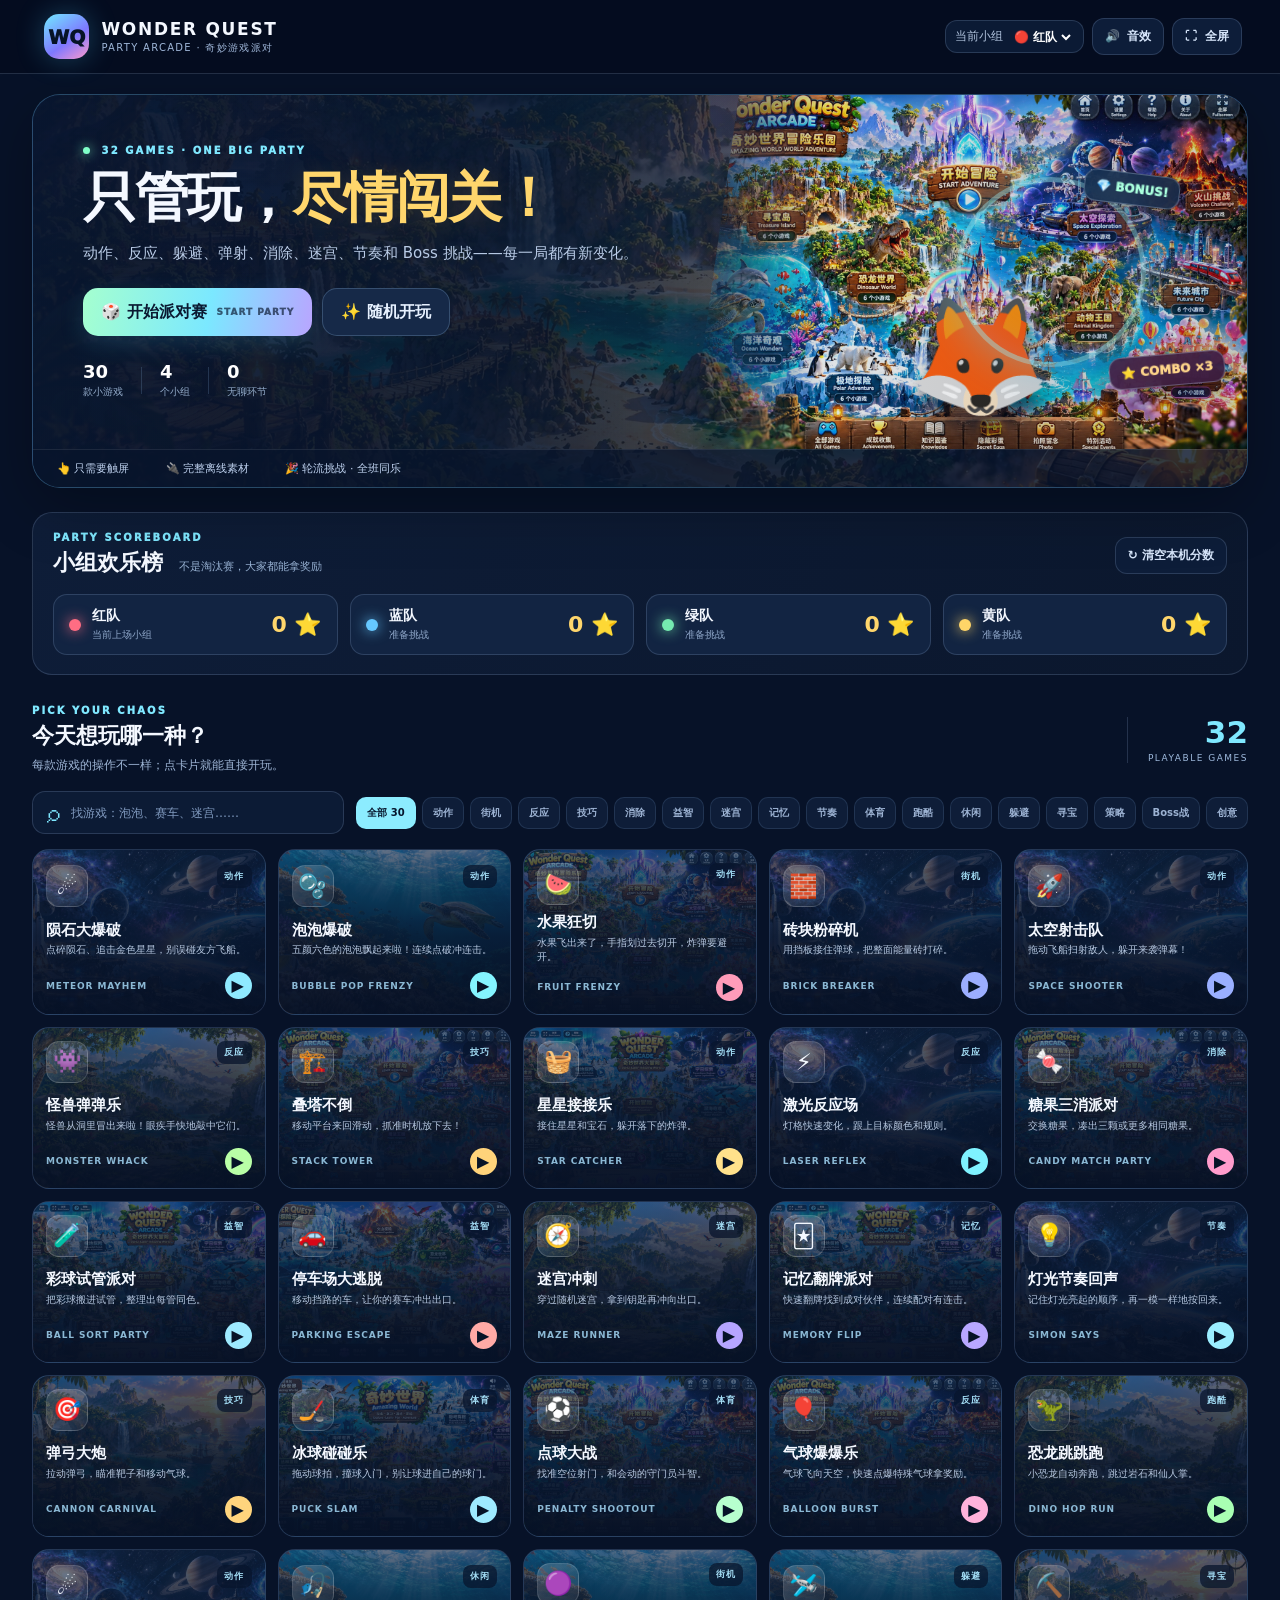
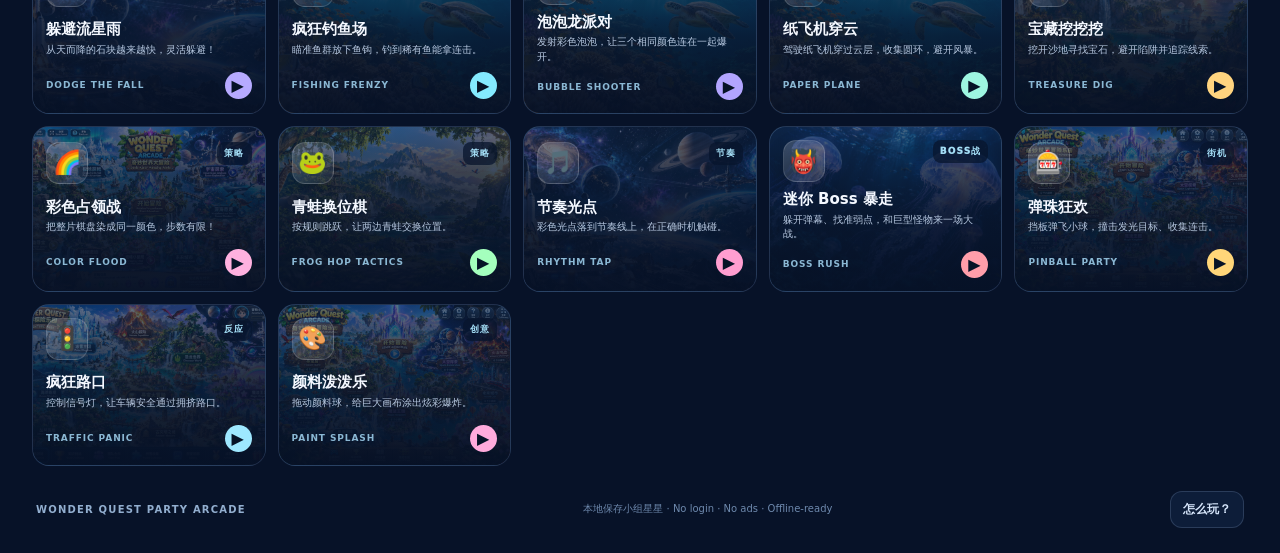
==== commit 48bd04e7: "Add files via upload" ====
--- a/index.html
+++ b/index.html
@@ -1,446 +1,69 @@
 <!doctype html>
 <html lang="zh-CN">
 <head>
-<meta charset="utf-8">
-<meta name="viewport" content="width=device-width,initial-scale=1,maximum-scale=1,user-scalable=no,viewport-fit=cover">
-<meta name="theme-color" content="#07132c">
-<meta name="description" content="Wonder Quest Arcade — cooperative touch-screen adventure mini-games for children. No ads, no accounts, no external libraries.">
-<title>Wonder Quest Ultimate Arcade v4.0 · 50+ Mini Games</title>
-<style>
-:root{--ink:#f7fbff;--muted:#cce0f8;--gold:#ffd56f;--cyan:#75edff;--pink:#ff98d0;--glass:rgba(5,15,38,.75);--line:rgba(255,255,255,.2);--shadow:0 24px 80px rgba(0,0,0,.38)}
-*{box-sizing:border-box;-webkit-tap-highlight-color:transparent}html,body{margin:0;width:100%;height:100%;overflow:hidden;background:#07132c;color:var(--ink);font-family:system-ui,-apple-system,"Segoe UI","Microsoft YaHei",sans-serif;overscroll-behavior:none}button{font:inherit;color:inherit;border:0;cursor:pointer;touch-action:manipulation}button:focus-visible{outline:4px solid white;outline-offset:3px}button:disabled{opacity:.58;cursor:default}#app{position:relative;width:100%;height:100dvh;min-height:540px;overflow:hidden;background:#07132c;isolation:isolate}.screen{position:absolute;inset:0;overflow:auto;scrollbar-width:thin;scrollbar-color:#95dfff66 transparent}.hidden{display:none!important}
-/* home */
-#home{background:#07132c}#homeBg{position:absolute;inset:-3%;background:url('assets/scenes/treasure.webp') center/cover no-repeat;animation:pan 30s ease-in-out infinite alternate;filter:saturate(1.15)}#homeBg:after{content:"";position:absolute;inset:0;background:linear-gradient(90deg,rgba(2,9,27,.78),rgba(2,9,27,.34) 58%,rgba(2,9,27,.22)),linear-gradient(0deg,rgba(1,7,24,.68),transparent 62%),radial-gradient(ellipse at 70% 35%,transparent 12%,rgba(1,8,28,.24) 80%)}@keyframes pan{from{transform:scale(1.02) translate(0,0)}to{transform:scale(1.12) translate(-1.3%,-.6%)}}.home-shine{position:absolute;inset:0;pointer-events:none;overflow:hidden}.ray{position:absolute;top:-22%;width:17%;height:70%;background:linear-gradient(180deg,rgba(255,246,197,.11),transparent);filter:blur(17px);transform:rotate(16deg);animation:ray 12s ease-in-out infinite alternate}.ray.r1{left:60%}.ray.r2{left:77%;width:10%;animation-delay:-4s;opacity:.55}@keyframes ray{from{transform:translateX(-20px) rotate(16deg);opacity:.25}to{transform:translateX(35px) rotate(16deg);opacity:.72}}#particles{position:absolute;inset:0;overflow:hidden;pointer-events:none}.spark{position:absolute;width:4px;height:4px;background:#fff0b1;border-radius:50%;box-shadow:0 0 15px 4px #ffcd6877;animation:float var(--d) linear infinite;opacity:0}@keyframes float{0%{transform:translateY(30px) scale(.3);opacity:0}18%{opacity:.9}80%{opacity:.45}100%{transform:translateY(-105vh) translateX(var(--dx)) scale(1.4);opacity:0}}
-.topbar{position:relative;z-index:3;display:flex;align-items:center;justify-content:space-between;gap:14px;padding:clamp(12px,2vh,22px) clamp(14px,3vw,42px);background:linear-gradient(#06112dcc,transparent)}.brand{display:flex;align-items:center;gap:10px;font-weight:1000;letter-spacing:.12em;font-size:clamp(13px,1.4vw,18px);text-shadow:0 2px 12px #000}.brand-mark{width:42px;height:42px;border-radius:14px;display:grid;place-items:center;background:linear-gradient(140deg,#fff4b3,#ffbd49 55%,#ff8e52);color:#422a0b;font-size:25px;box-shadow:0 0 28px #ffd26c55;transform:rotate(-5deg)}.brand small{display:block;font-size:9px;letter-spacing:.2em;color:#c5def8;margin-top:3px}.top-actions{display:flex;gap:8px}.iconbtn{min-height:44px;min-width:46px;padding:9px 13px;border:1px solid #ffffff35;border-radius:15px;background:#05173388;backdrop-filter:blur(14px);font-weight:900;font-size:13px}.iconbtn:active{transform:scale(.96)}.home-content{position:relative;z-index:2;max-width:1500px;margin:auto;padding:clamp(8px,1.6vh,20px) clamp(14px,4vw,62px) 26px;display:flex;flex-direction:column;gap:clamp(12px,1.7vh,22px);min-height:calc(100% - 68px)}.eyebrow{display:inline-flex;align-items:center;gap:9px;width:max-content;border:1px solid #ffffff34;background:#04152d75;backdrop-filter:blur(12px);border-radius:999px;padding:7px 12px;font-size:clamp(10px,.95vw,13px);font-weight:900;letter-spacing:.1em;color:#ddedff}.pulse-dot{width:8px;height:8px;background:#9bffc6;box-shadow:0 0 13px #78ffc1;border-radius:50%;animation:pulse 1.6s infinite}@keyframes pulse{50%{opacity:.35;transform:scale(.72)}}.hero{display:flex;align-items:flex-end;justify-content:space-between;gap:22px}.hero-copy{max-width:840px}h1{margin:0;font-size:clamp(38px,5.3vw,76px);font-weight:1000;line-height:.94;letter-spacing:-.045em;text-shadow:0 5px 22px #00102a}.title-shine{color:transparent;background:linear-gradient(95deg,#fff3b2 0%,#ffc85c 30%,#ff9d7c 61%,#9defff 100%);background-clip:text;-webkit-background-clip:text;filter:drop-shadow(0 0 18px #9defff22)}.hero-sub{margin:13px 0 0;max-width:760px;color:#ecf7ff;font-size:clamp(12px,1.35vw,18px);line-height:1.55;text-shadow:0 2px 10px #00102a}.hero-sub strong{color:#ffe9a3}.portal-core{flex:0 0 clamp(112px,14vw,190px);width:clamp(112px,14vw,190px);aspect-ratio:1;border-radius:50%;position:relative;display:grid;place-items:center;margin:0 3% 2px 0;background:radial-gradient(circle at 40% 35%,#ffffffbb 0 2%,#d1fbff88 3% 7%,#69d9ff54 14%,#3b66ff20 38%,transparent 62%);filter:drop-shadow(0 0 25px #62d9ff45)}.portal-core:before,.portal-core:after{content:"";position:absolute;inset:10%;border:2px solid #8feeff9c;border-radius:50%;transform:rotateX(65deg);animation:orbit 8s linear infinite}.portal-core:after{inset:0%;border-color:#ffd87885;transform:rotateY(68deg);animation-duration:12s;animation-direction:reverse}.core-inner{font-size:clamp(44px,6vw,78px);animation:coreFloat 3s ease-in-out infinite alternate;filter:drop-shadow(0 0 15px #83eaff88)}@keyframes orbit{to{transform:rotate(425deg) rotateX(65deg)}}@keyframes coreFloat{to{transform:translateY(-9px) scale(1.04)}}.world-heading{display:flex;align-items:center;justify-content:space-between;gap:12px;margin-top:2px}.world-heading h2{margin:0;font-size:clamp(15px,1.6vw,22px);font-weight:1000;letter-spacing:.01em}.world-heading p{margin:4px 0 0;color:#d6e8fa;font-size:clamp(10px,.95vw,13px)}.team-chip{padding:8px 12px;border:1px solid #ffffff38;background:#06142c99;border-radius:999px;font-size:11px;color:#eaf6ff;white-space:nowrap}.world-grid{display:grid;grid-template-columns:repeat(4,minmax(0,1fr));gap:clamp(8px,1.2vw,16px)}.world-card{--accent:#ffd36f;position:relative;min-height:clamp(158px,23vh,222px);padding:0;overflow:hidden;border-radius:22px;border:1px solid #ffffff44;background:#0a2345;box-shadow:0 16px 45px #00102b70;text-align:left;isolation:isolate;transition:transform .24s,border-color .24s,box-shadow .24s}.world-card:before{content:"";position:absolute;z-index:-2;inset:-1%;background-image:linear-gradient(0deg,rgba(3,12,31,.97),rgba(3,12,31,.06) 76%),var(--img);background-size:cover;background-position:center;transition:transform .65s}.world-card:after{content:"";position:absolute;inset:0;z-index:-1;background:linear-gradient(140deg,color-mix(in srgb,var(--accent) 16%,transparent),transparent 54%);opacity:.75}.world-card:hover,.world-card:focus-visible{transform:translateY(-5px);border-color:var(--accent);box-shadow:0 20px 52px #00102baa,0 0 24px color-mix(in srgb,var(--accent) 26%,transparent)}.world-card:hover:before{transform:scale(1.075)}.world-card:active{transform:scale(.985)}.world-card[data-game="treasure"]{--img:url('assets/scenes/treasure.webp');--accent:#ffcf66}.world-card[data-game="jungle"]{--img:url('assets/scenes/jungle.webp');--accent:#a5ffd0}.world-card[data-game="space"]{--img:url('assets/scenes/space.webp');--accent:#9ea9ff}.world-card[data-game="ocean"]{--img:url('assets/scenes/ocean.webp');--accent:#83edff}.card-top{position:absolute;top:12px;left:12px;right:12px;display:flex;align-items:center;justify-content:space-between;gap:6px}.world-tag{font-size:9px;font-weight:1000;letter-spacing:.12em;padding:6px 8px;border:1px solid #ffffff45;border-radius:999px;background:#04162f77;backdrop-filter:blur(10px)}.card-glyph{font-size:26px;filter:drop-shadow(0 3px 7px #0009)}.card-content{position:absolute;left:0;right:0;bottom:0;padding:13px 15px 14px}.card-content h3{font-size:clamp(15px,1.55vw,21px);line-height:1.05;margin:0 0 4px;font-weight:1000;text-shadow:0 2px 7px #000}.card-content .eng{display:block;color:var(--accent);font-size:clamp(9px,.85vw,12px);font-weight:950;letter-spacing:.08em;margin-bottom:7px}.card-content p{font-size:clamp(10px,.91vw,12px);line-height:1.4;color:#e4f2ff;margin:0;max-width:95%}.card-bottom{margin-top:10px;display:flex;justify-content:space-between;align-items:center;font-size:10px;color:#fff;font-weight:950;letter-spacing:.06em}.card-play{display:grid;place-items:center;width:29px;height:29px;border-radius:50%;background:var(--accent);color:#15243d;font-size:18px;box-shadow:0 0 18px color-mix(in srgb,var(--accent) 36%,transparent)}.bottom-bar{display:flex;align-items:center;justify-content:space-between;gap:10px;color:#e2f1ff;font-size:11px;text-shadow:0 2px 8px #000}.bottom-bar strong{color:#ffe3a1}.portal-progress{display:flex;align-items:center;gap:7px}.mini-crystals{display:flex;gap:4px}.mini-crystals span{width:8px;height:12px;border-radius:2px 5px 2px 5px;border:1px solid #c1ecff5c;transform:rotate(45deg);background:#ffffff16}.mini-crystals span.lit{background:#8deaff;box-shadow:0 0 12px #8deaff;border-color:#fff}
-/* game view */
-#gameScreen{background:#06132e;overflow:hidden;z-index:10}.game-canvas{position:absolute;inset:0;width:100%;height:100%;touch-action:none;display:block}.game-shade{position:absolute;inset:0;pointer-events:none;background:linear-gradient(180deg,rgba(1,8,24,.62),transparent 24%,transparent 67%,rgba(1,8,24,.45))}.game-top{position:absolute;z-index:3;top:0;left:0;right:0;display:grid;grid-template-columns:auto 1fr minmax(160px,300px);align-items:center;gap:clamp(9px,1.6vw,22px);padding:clamp(10px,1.7vh,20px) clamp(12px,2.6vw,36px);background:linear-gradient(#030b21be,transparent)}.glass{border:1px solid #ffffff35;background:rgba(4,15,38,.72);backdrop-filter:blur(15px);box-shadow:0 10px 35px #00102b55}.backbtn{min-height:47px;padding:10px 14px;border-radius:15px;border:1px solid #ffffff42;background:#061831c7;font-size:12px;font-weight:1000;letter-spacing:.06em;white-space:nowrap}.game-heading{min-width:0}.game-heading .kicker{color:#a9e9ff;font-size:9px;font-weight:1000;letter-spacing:.18em}.game-heading h2{margin:2px 0 0;font-size:clamp(17px,2.2vw,29px);line-height:1.05;text-shadow:0 2px 8px #000}.game-heading p{margin:4px 0 0;color:#e0efff;font-size:clamp(10px,.96vw,13px);white-space:nowrap;overflow:hidden;text-overflow:ellipsis}.hud{padding:11px 13px;border-radius:16px;display:flex;flex-direction:column;gap:8px;min-width:0}.hud-row{display:flex;align-items:center;justify-content:space-between;gap:8px;font-size:11px;font-weight:1000}.hud-value{color:#ffe69e;white-space:nowrap}.meter{height:9px;border-radius:999px;background:#ffffff20;border:1px solid #ffffff27;overflow:hidden}.meter>span{display:block;height:100%;width:0;border-radius:999px;background:linear-gradient(90deg,#63f1e0,#fff2a1);box-shadow:0 0 12px #72f5e2;transition:width .22s}.game-bottom{position:absolute;z-index:3;left:0;right:0;bottom:0;display:flex;align-items:flex-end;justify-content:space-between;gap:10px;padding:14px clamp(12px,2.6vw,36px) max(14px,env(safe-area-inset-bottom));pointer-events:none;background:linear-gradient(0deg,rgba(1,8,24,.72),transparent)}.game-bottom>*{pointer-events:auto}.mission-tip{max-width:min(620px,60vw);padding:10px 14px;border-radius:15px;border:1px solid #ffffff28;background:#04152fa8;backdrop-filter:blur(12px);font-size:clamp(10px,.98vw,13px);color:#e8f6ff;line-height:1.35}.mission-tip strong{display:block;color:#ffe59a;margin-bottom:2px}.bottom-controls{display:flex;align-items:center;gap:9px}.control-btn{min-width:clamp(56px,6.8vw,88px);min-height:clamp(48px,6vw,68px);padding:8px 14px;border-radius:18px;border:1px solid #ffffff4d;background:rgba(7,20,47,.82);box-shadow:0 9px 27px #0004, inset 0 1px #fff2;font-size:clamp(20px,2.4vw,30px);font-weight:1000;touch-action:manipulation}.control-btn:active{transform:scale(.95);background:#ffffff2d}.control-label{display:block;font-size:9px;letter-spacing:.08em;margin-top:2px;color:#d7ebff}.toast{position:absolute;z-index:8;top:clamp(95px,13vh,135px);left:50%;transform:translateX(-50%) translateY(-10px);opacity:0;pointer-events:none;padding:12px 20px;border:1px solid #ffffff48;border-radius:999px;background:rgba(5,17,44,.86);backdrop-filter:blur(15px);font-weight:1000;font-size:clamp(13px,1.3vw,18px);box-shadow:0 12px 35px #0005;transition:.22s;white-space:nowrap}.toast.show{opacity:1;transform:translateX(-50%) translateY(0)}
-/* end overlay */
-#ending{position:absolute;z-index:20;inset:0;display:grid;place-items:center;background:rgba(2,7,24,.65);backdrop-filter:blur(13px);padding:20px;overflow:hidden}.end-card{position:relative;width:min(620px,94vw);border-radius:30px;border:1px solid #ffffff4b;padding:clamp(24px,4vw,42px);text-align:center;background:linear-gradient(155deg,#0c2d55ed,#111640f5 70%);box-shadow:0 25px 90px #0008;overflow:hidden;animation:popin .42s cubic-bezier(.2,1.25,.35,1)}@keyframes popin{from{opacity:0;transform:scale(.7) translateY(30px)}to{opacity:1;transform:scale(1) translateY(0)}}.end-card:before{content:"";position:absolute;inset:-45%;background:conic-gradient(from 0deg,transparent,#76dfff21,transparent,#ffda7225,transparent);animation:spin 10s linear infinite;pointer-events:none}@keyframes spin{to{transform:rotate(360deg)}}.end-inner{position:relative;z-index:1}.end-icon{font-size:clamp(62px,10vw,100px);line-height:1.1;filter:drop-shadow(0 0 22px #8fefff75);animation:coreFloat 2.2s ease-in-out infinite alternate}.end-card h2{font-size:clamp(27px,4.2vw,42px);margin:15px 0 8px;font-weight:1000}.end-card p{font-size:clamp(13px,1.3vw,17px);color:#dceeff;line-height:1.55;margin:0 auto 22px;max-width:470px}.end-actions{display:flex;justify-content:center;gap:10px;flex-wrap:wrap}.primary-btn,.secondary-btn{min-height:52px;padding:13px 21px;border-radius:15px;font-weight:1000;font-size:14px}.primary-btn{background:linear-gradient(135deg,#fff3b2,#ffcb5c 60%,#ff9955);color:#3a260c;box-shadow:0 8px 25px #ffb74642,inset 0 1px #fff}.secondary-btn{background:#ffffff13;border:1px solid #ffffff35;color:#eff8ff}.primary-btn:active,.secondary-btn:active{transform:scale(.98)}.confetti{position:absolute;top:-16px;width:9px;height:15px;border-radius:3px;animation:confetti 2.8s linear forwards;opacity:.9}@keyframes confetti{to{transform:translateY(110vh) rotate(740deg);opacity:0}}
-@media(max-width:930px){.home-content{justify-content:flex-start;padding-top:16px}.hero{align-items:center}.portal-core{margin-right:0;flex-basis:100px;width:100px}.world-grid{grid-template-columns:repeat(2,minmax(0,1fr))}.world-card{min-height:clamp(135px,25vh,200px)}.card-content{padding:10px 12px}.game-top{grid-template-columns:auto 1fr;}.hud{grid-column:1/-1;max-width:370px;justify-self:end;width:100%;padding:8px 11px}.game-heading{padding-right:4px}.game-bottom{align-items:flex-end}.mission-tip{max-width:58vw}.bottom-controls{gap:6px}}
-@media(max-width:560px){#app{min-height:520px}.topbar{padding:9px 12px}.brand-mark{width:36px;height:36px}.iconbtn{min-height:38px;min-width:40px;padding:7px 9px}.home-content{padding:8px 12px 12px;gap:10px}.hero{gap:7px}.portal-core{flex-basis:66px;width:66px}.core-inner{font-size:38px}h1{font-size:clamp(30px,8.5vw,46px)}.hero-sub{margin-top:7px;font-size:11px}.world-heading h2{font-size:15px}.team-chip{font-size:9px;padding:6px 8px}.world-grid{gap:8px}.world-card{min-height:145px;border-radius:16px}.card-top{top:8px;left:8px}.world-tag{font-size:8px;padding:5px 6px}.card-glyph{font-size:22px}.card-content h3{font-size:15px}.card-content .eng{font-size:8px;margin-bottom:4px}.card-content p{font-size:9px}.card-bottom{margin-top:5px;font-size:9px}.card-play{width:24px;height:24px}.bottom-bar{font-size:9px;align-items:flex-start}.portal-progress{gap:5px}.game-top{padding:9px;gap:6px;grid-template-columns:auto 1fr}.backbtn{min-height:42px;padding:8px 10px;font-size:10px}.game-heading h2{font-size:18px}.game-heading .kicker{font-size:8px}.game-heading p{font-size:10px}.hud{max-width:260px}.game-bottom{padding:8px;gap:6px;align-items:flex-end}.mission-tip{max-width:49vw;padding:8px 9px;font-size:9px}.control-btn{min-width:48px;min-height:47px;border-radius:14px;padding:5px 8px;font-size:19px}.control-label{font-size:7px}.primary-btn,.secondary-btn{font-size:12px;min-height:47px;padding:10px 13px}.toast{max-width:90vw;white-space:normal;text-align:center;top:126px;font-size:13px}}
-@media(orientation:portrait) and (max-width:700px){.home-content{overflow-y:auto}.hero{align-items:flex-start}.portal-core{display:none}.world-grid{padding-bottom:8px}.world-card{min-height:165px}.bottom-bar{padding-bottom:8px}}
-@media(prefers-reduced-motion:reduce){*,*:before,*:after{animation-duration:.01ms!important;animation-iteration-count:1!important;scroll-behavior:auto!important;transition-duration:.01ms!important}}
-
-/* Ultimate expansion: mini arcade, story activities and full art gallery */
-.home-nav-actions{display:flex;gap:8px;align-items:center;flex-wrap:wrap}.nav-pill{min-height:40px;padding:9px 13px;border:1px solid #8ddfff77;border-radius:13px;background:linear-gradient(135deg,#103d6be8,#111d45e8);box-shadow:0 0 20px #36c7ff1c;font-weight:900;font-size:11px}.nav-pill b{display:inline-block;margin-left:5px;background:#ffcd68;color:#17233a;border-radius:99px;padding:2px 6px}.sub-top{position:relative;z-index:3;display:grid;grid-template-columns:auto minmax(0,1fr) auto;align-items:center;gap:18px;padding:clamp(12px,2vh,22px) clamp(12px,2.5vw,36px);background:linear-gradient(#06112df0,transparent)}.sub-top h1,.mini-title-wrap h1{margin:3px 0 4px;font-size:clamp(22px,3.2vw,42px);font-weight:1000;line-height:1.03;text-shadow:0 3px 14px #000}.sub-top h1 span,.mini-title-wrap h1 span{display:inline-block;color:#95eaff;font-size:.53em;letter-spacing:.04em;margin-left:6px}.sub-top p,.mini-title-wrap p{margin:0;color:#d7e9ff;font-size:clamp(10px,1vw,14px)}.sub-kicker{color:#9be8ff;font-size:10px;font-weight:1000;letter-spacing:.18em}.sub-top-actions{display:flex;gap:7px}.arcade-bg,.gallery-bg,.mini-bg{position:absolute;inset:0;background:url('assets/scenes/space.webp') center/cover no-repeat;filter:saturate(1.1);transform:scale(1.02)}.arcade-bg:after,.gallery-bg:after,.mini-bg:after{content:"";position:absolute;inset:0;background:linear-gradient(180deg,#03112bdc,#07132be6 38%,#07132bf0),radial-gradient(ellipse at 50% 20%,#197fc833,transparent 65%)}.arcade-wrap{position:relative;z-index:1;max-width:1540px;margin:auto;padding:5px clamp(12px,2.4vw,34px) 30px}.arcade-intro{display:flex;align-items:center;justify-content:space-between;gap:14px;padding:13px 17px;margin:0 0 14px;border:1px solid #ffffff27;border-radius:18px;background:#061832ad;backdrop-filter:blur(13px)}.arcade-intro strong{display:block;font-size:clamp(16px,1.6vw,22px)}.arcade-intro span{display:inline-block;color:#b5d6f1;font-size:11px;margin-top:3px}.arcade-badges{display:flex;gap:8px;flex-wrap:wrap}.arcade-badges span{padding:7px 10px;border-radius:99px;border:1px solid #7fddff55;background:#0b3156a6;color:#e5f7ff;font-weight:800}.arcade-grid{display:grid;grid-template-columns:repeat(5,minmax(0,1fr));gap:12px}.arcade-card{position:relative;min-height:150px;text-align:left;border:1px solid #ffffff35;border-radius:18px;overflow:hidden;background:linear-gradient(145deg,#164a75e8,#09152eea);padding:15px;box-shadow:0 14px 34px #0004;transition:transform .2s,border-color .2s,box-shadow .2s}.arcade-card:before{content:"";position:absolute;inset:0;background:radial-gradient(circle at 100% 0%,var(--tint,#58dfff)33,transparent 60%);opacity:.22;pointer-events:none}.arcade-card:hover,.arcade-card:focus-visible{transform:translateY(-4px);border-color:var(--tint,#75eaff);box-shadow:0 0 24px color-mix(in srgb,var(--tint,#75eaff) 25%,transparent)}.arcade-card .game-emoji{font-size:35px;display:block;margin-bottom:5px;filter:drop-shadow(0 4px 10px #0007)}.arcade-card strong{display:block;font-size:clamp(13px,1.13vw,16px);line-height:1.15}.arcade-card small{display:block;color:var(--tint,#9defff);font-size:10px;font-weight:1000;letter-spacing:.07em;margin:4px 0}.arcade-card p{margin:0;color:#d6e7f7;font-size:11px;line-height:1.35}.arcade-card .launch-arrow{position:absolute;right:12px;top:12px;width:28px;height:28px;border-radius:50%;background:var(--tint,#76eaff);color:#07213b;display:grid;place-items:center;font-weight:1000}.gallery-hint{padding:20px 6px;text-align:center;color:#c5e2ff;font-size:12px;letter-spacing:.02em}.mini-top{position:relative;z-index:3;display:grid;grid-template-columns:auto 1fr auto;align-items:center;gap:18px;padding:clamp(12px,2vh,22px) clamp(12px,2.5vw,36px);background:linear-gradient(#06112df0,transparent)}.mini-main{position:relative;z-index:2;width:min(1160px,96vw);margin:0 auto;padding:8px 16px 28px;display:flex;flex-direction:column;align-items:stretch;gap:12px}.mini-hud{border-radius:16px;padding:12px 17px}.mini-hud>div:first-child{display:flex;align-items:center;justify-content:space-between;gap:8px;font-size:14px;margin-bottom:8px}.mini-hud span{color:#afeaff;font-weight:1000}.mini-feedback{min-height:32px;text-align:center;color:#ffe9a2;font-weight:900;font-size:14px;padding:4px}.mini-area{min-height:330px;display:flex;align-items:center;justify-content:center;flex-direction:column;gap:14px;padding:clamp(12px,2vw,24px);border:1px solid #ffffff35;border-radius:24px;background:linear-gradient(145deg,#061a36b8,#07142fd9);backdrop-filter:blur(14px);box-shadow:0 20px 60px #0004}.mini-card-grid{display:grid;grid-template-columns:repeat(4,minmax(70px,112px));gap:clamp(8px,1.3vw,15px);justify-content:center}.mini-tile{min-height:78px;aspect-ratio:1;border:1px solid #ffffff3b;border-radius:16px;background:linear-gradient(145deg,#174c7b,#0d2346);font-size:clamp(25px,3.2vw,42px);box-shadow:0 9px 19px #0003;transition:transform .16s,filter .16s,border-color .16s}.mini-tile:active{transform:scale(.94)}.mini-tile.matched,.mini-tile.correct{background:linear-gradient(145deg,#1d946f,#115143);border-color:#9dffcd}.mini-tile.blank{background:#041226;opacity:.54}.mini-options{display:flex;gap:10px;flex-wrap:wrap;justify-content:center;width:100%}.mini-option{min-width:110px;min-height:62px;padding:12px 16px;border-radius:16px;border:1px solid #ffffff52;background:linear-gradient(145deg,#1c5d8b,#12264d);font-size:clamp(17px,1.7vw,24px);font-weight:1000;box-shadow:0 8px 18px #0003;transition:transform .15s,border-color .15s}.mini-option small{display:block;font-size:10px;color:#d3edff;font-weight:700;margin-top:3px}.mini-option:active{transform:scale(.94)}.mini-question{font-size:clamp(20px,3vw,36px);font-weight:1000;text-align:center;line-height:1.3}.mini-subquestion{font-size:clamp(12px,1.3vw,17px);text-align:center;color:#d5eaff}.mini-big-emoji{font-size:clamp(52px,8vw,90px);filter:drop-shadow(0 8px 14px #0005)}.mini-grid-3{display:grid;grid-template-columns:repeat(3,minmax(75px,130px));gap:11px;justify-content:center}.mini-habitat{display:flex;gap:10px;justify-content:center;flex-wrap:wrap}.maze-grid{display:grid;grid-template-columns:repeat(6,minmax(34px,62px));gap:5px;justify-content:center}.maze-cell{aspect-ratio:1;border-radius:9px;border:1px solid #ffffff22;background:#17446a;font-size:clamp(18px,2.5vw,30px)}.maze-cell.wall{background:#030e24;border-color:#24324f}.maze-cell.player{background:#0b8eb2;box-shadow:0 0 20px #75eaff88}.maze-cell.goal{background:#9764c9}.maze-pad{display:grid;grid-template-columns:repeat(3,60px);grid-template-rows:repeat(2,48px);gap:4px}.maze-pad button{border-radius:11px;border:1px solid #ffffff40;background:#153d69;font-size:24px}.slide-grid{display:grid;grid-template-columns:repeat(3,minmax(68px,100px));gap:6px;justify-content:center}.slide-tile{aspect-ratio:1;border-radius:14px;border:1px solid #ffffff44;background:linear-gradient(145deg,#2471ab,#13294f);font-size:clamp(22px,3vw,36px);font-weight:1000}.slide-tile.blank{background:#031126;border-style:dashed;box-shadow:inset 0 0 20px #0005}.color-palette{display:flex;gap:8px;flex-wrap:wrap;justify-content:center}.color-swatch{min-width:70px;min-height:70px;border-radius:18px;border:3px solid #ffffffaa;box-shadow:0 8px 18px #0004}.draw-canvas{width:min(900px,82vw);height:min(420px,48vh);background:#f7fbff;border:5px solid #c5ecff;border-radius:18px;touch-action:none;box-shadow:0 10px 35px #0005}.draw-tools{display:flex;gap:8px;flex-wrap:wrap;justify-content:center}.draw-tools button{border-radius:12px;border:2px solid #ffffff66;min-width:44px;min-height:44px;padding:5px 10px}.gallery-grid{position:relative;z-index:1;display:grid;grid-template-columns:repeat(3,minmax(0,1fr));gap:15px;max-width:1550px;padding:5px 22px 35px;margin:0 auto}.gallery-card{border-radius:18px;overflow:hidden;border:1px solid #ffffff46;background:#071730;box-shadow:0 15px 40px #0004;padding:0;text-align:left;transition:transform .2s,border-color .2s}.gallery-card:hover{transform:translateY(-3px);border-color:#9beaff}.gallery-card img{display:block;width:100%;aspect-ratio:16/10;object-fit:cover}.gallery-card span{display:block;padding:11px 13px;color:#f3f9ff;font-weight:900;font-size:14px}.gallery-card small{display:block;padding:0 13px 12px;color:#9bdff7;font-size:11px}.gallery-lightbox{position:fixed;z-index:30;inset:0;background:#020817ed;display:flex;align-items:center;justify-content:center;flex-direction:column;padding:55px 20px 20px;gap:12px}.gallery-lightbox img{max-width:95vw;max-height:82vh;object-fit:contain;border-radius:12px;box-shadow:0 15px 80px #000}.lightbox-close{position:absolute;right:22px;top:16px;min-height:42px;padding:9px 14px;background:#10325a;border:1px solid #ffffff4d;border-radius:12px;font-weight:900}.lightbox-caption{font-size:14px;color:#fff0b7;font-weight:900}.mini-result{display:flex;flex-direction:column;align-items:center;text-align:center;gap:12px;padding:20px}.mini-result .result-emoji{font-size:76px;animation:coreFloat 1.2s ease-in-out infinite alternate}.mini-result h2{margin:0;font-size:clamp(22px,3vw,36px)}.mini-result p{max-width:620px;color:#e0efff;line-height:1.6;margin:0}.mini-result button{min-height:48px;padding:12px 18px;border-radius:13px;background:#ffcf65;color:#142641;font-weight:1000}.mini-result .secondary{background:#18385d;color:white;border:1px solid #ffffff4a}
-@media(max-width:1080px){.arcade-grid{grid-template-columns:repeat(4,minmax(0,1fr))}.sub-top{grid-template-columns:auto 1fr}.sub-top-actions{grid-column:1/-1;justify-content:flex-end}.gallery-grid{grid-template-columns:repeat(2,minmax(0,1fr))}}
-@media(max-width:700px){.arcade-grid{grid-template-columns:repeat(2,minmax(0,1fr))}.arcade-card{min-height:142px;padding:12px}.sub-top h1{font-size:23px}.sub-top h1 span{display:block;margin:4px 0 0}.mini-top{grid-template-columns:auto 1fr}.mini-title-wrap h1{font-size:24px}.mini-top #miniReset{grid-column:1/-1;justify-self:end}.gallery-grid{grid-template-columns:1fr;padding:5px 12px 25px}.home-nav-actions{justify-content:center}.bottom-bar{flex-wrap:wrap}.mini-card-grid{grid-template-columns:repeat(3,minmax(68px,95px))}.mini-main{padding:6px 10px 24px}.mini-area{min-height:300px}.mini-grid-3{grid-template-columns:repeat(3,minmax(70px,105px))}.maze-grid{grid-template-columns:repeat(6,minmax(30px,47px))}}
-
-
-/* Wonder Quest v3 progression and touch-first arcade upgrades */
-.arcade-control-deck{display:grid;grid-template-columns:minmax(0,1fr) minmax(0,1.15fr);gap:12px;margin:0 0 15px}
-.difficulty-panel,.progress-panel{border:1px solid #ffffff30;border-radius:18px;background:linear-gradient(135deg,#061832e8,#122b4fe0);box-shadow:0 16px 40px #0003;padding:14px 16px;backdrop-filter:blur(14px)}
-.difficulty-panel strong{display:block;font-size:14px}.difficulty-panel small{display:block;color:#c8e0f8;font-size:11px;line-height:1.4;margin-top:4px}
-.difficulty-buttons{display:flex;gap:7px;flex-wrap:wrap;margin-top:10px}.difficulty-buttons button{min-height:43px;padding:9px 13px;border-radius:12px;border:1px solid #ffffff30;background:#0a2446;color:#eaf7ff;font-weight:900;font-size:12px}.difficulty-buttons button.active{background:linear-gradient(135deg,#ffe49c,#ffb74e);color:#182844;border-color:#fff1bf;box-shadow:0 0 22px #ffc65b44;transform:translateY(-1px)}
-.progress-panel{display:flex;align-items:center;gap:15px;flex-wrap:wrap}.progress-stat{min-width:72px}.progress-stat small{display:block;color:#bcd7ef;font-size:10px}.progress-stat strong{display:block;color:#fff4c9;font-size:20px;margin-top:3px}.progress-actions{display:flex;gap:8px;margin-left:auto;flex-wrap:wrap}.mix-launch,.vault-launch{min-height:45px;padding:10px 14px;border-radius:13px;font-size:12px;font-weight:1000;box-shadow:0 8px 24px #0003}.mix-launch{background:linear-gradient(135deg,#a8f5ff,#71b7ff);color:#092446}.vault-launch{background:linear-gradient(135deg,#ffc96a,#ff8e8e);color:#341b36}
-.arcade-card.is-complete:after{content:'✓ 已完成';position:absolute;right:10px;bottom:10px;border-radius:999px;padding:5px 8px;background:#b6ffd7;color:#06372c;font-size:10px;font-weight:1000;box-shadow:0 0 16px #8bffc555}.arcade-card.is-complete{border-color:#9bffcd}.arcade-card .launch-arrow{z-index:2}
-.mini-result .reward-strip{display:flex;justify-content:center;gap:8px;flex-wrap:wrap;margin-top:2px}.reward-strip span{border:1px solid #ffe8a766;border-radius:999px;background:#4b3a1aa8;color:#ffedb7;padding:7px 12px;font-weight:1000;font-size:12px}.challenge-stage{width:min(880px,100%);padding:12px 10px 18px;display:flex;flex-direction:column;align-items:center;gap:15px}.challenge-stage .mini-options{max-width:790px}.challenge-visual{font-size:clamp(38px,6vw,76px);letter-spacing:.12em;text-align:center;min-height:72px;display:flex;align-items:center;justify-content:center;filter:drop-shadow(0 8px 15px #0006)}.challenge-ribbon{display:flex;gap:7px;justify-content:center;flex-wrap:wrap}.challenge-ribbon span{border:1px solid #8be8ff55;background:#0b2a4cbb;color:#dff8ff;padding:6px 10px;border-radius:999px;font-size:11px;font-weight:900}.forge-controls{display:flex;justify-content:center;align-items:center;gap:8px;flex-wrap:wrap;font-size:clamp(20px,2.7vw,32px);font-weight:1000}.forge-controls select{background:#0b2f54;color:#fff;border:2px solid #8feaff;border-radius:13px;font-size:22px;font-weight:1000;padding:10px;min-width:72px;min-height:53px}.forge-target{font-size:clamp(24px,3vw,38px);color:#ffe7a3;font-weight:1000}.circuit-grid{display:grid;grid-template-columns:repeat(4,minmax(56px,90px));gap:7px;justify-content:center}.circuit-tile{aspect-ratio:1;border:1px solid #8aeaff55;border-radius:12px;background:linear-gradient(145deg,#12375b,#071a35);padding:4px;box-shadow:inset 0 0 18px #4dbdff1a;min-width:56px;min-height:56px}.circuit-tile svg{width:100%;height:100%;overflow:visible}.circuit-tile.source{border-color:#ffe69c;box-shadow:0 0 18px #ffc95e4a}.circuit-tile.target{border-color:#9dffd1;box-shadow:0 0 18px #62ffbe44}.circuit-tile.connected{background:linear-gradient(145deg,#145b64,#092c48);border-color:#8effe0}.code-guess{display:flex;gap:9px;justify-content:center;flex-wrap:wrap;min-height:54px}.code-slot{width:64px;height:64px;border-radius:16px;border:2px dashed #87e9ff;background:#071b36;font-size:31px;display:grid;place-items:center}.code-palette{display:flex;gap:8px;justify-content:center;flex-wrap:wrap}.code-palette button{width:58px;height:58px;border-radius:50%;font-size:30px;background:#12385e;border:2px solid #ffffff65}.code-history{display:flex;flex-direction:column;gap:6px;max-height:150px;overflow:auto;width:min(500px,100%)}.code-attempt{display:flex;align-items:center;justify-content:space-between;gap:10px;padding:8px 12px;background:#061831;border:1px solid #ffffff25;border-radius:12px;font-size:14px}.code-attempt small{color:#bcecff}
-@media(max-width:900px){.arcade-control-deck{grid-template-columns:1fr}.progress-actions{margin-left:0}.progress-panel{gap:12px}}
-@media(max-width:560px){.difficulty-panel,.progress-panel{padding:11px}.difficulty-buttons button{flex:1;min-width:92px;padding:8px 7px}.progress-panel{display:grid;grid-template-columns:repeat(3,minmax(0,1fr))}.progress-actions{grid-column:1/-1;display:grid;grid-template-columns:1fr}.arcade-card.is-complete:after{right:6px;bottom:6px}.circuit-grid{grid-template-columns:repeat(4,minmax(48px,68px));gap:5px}.circuit-tile{min-width:46px;min-height:46px}.code-slot{width:52px;height:52px}}
-
-
-/* v4.0 repair and visual upgrade: Circuit Quest + Code Breaker */
-.circuit-grid{display:grid;grid-template-columns:repeat(4,clamp(64px,7.5vw,92px));gap:clamp(6px,.8vw,10px);justify-content:center;padding:12px;border-radius:22px;background:radial-gradient(ellipse at center,#0d3b5d99,transparent 72%);border:1px solid #7ae5ff22;box-shadow:inset 0 0 35px #36d4ff0c}
-.circuit-tile{position:relative;aspect-ratio:1;border:1px solid #8aeaff55;border-radius:16px;background:linear-gradient(145deg,#12375b,#071a35);padding:6px;min-width:0;min-height:0;box-shadow:inset 0 0 18px #4dbdff1a,0 5px 12px #0003;transition:border-color .2s,background .2s,transform .14s,box-shadow .2s;touch-action:manipulation}
-.circuit-tile:active{transform:scale(.94)}.circuit-tile svg{display:block;width:100%;height:100%;overflow:visible;filter:drop-shadow(0 0 5px #4adfff22)}.circuit-tile.connected{background:linear-gradient(145deg,#145b64,#092c48);border-color:#8effe0;box-shadow:0 0 22px #62ffbe35,inset 0 0 18px #58ffd01c}.circuit-tile.source{border-color:#ffe69c;box-shadow:0 0 16px #ffc95e40}.circuit-tile.target{border-color:#9dffd1;box-shadow:0 0 16px #62ffbe38}.circuit-legend{display:flex;align-items:center;justify-content:center;gap:14px;flex-wrap:wrap;color:#d9efff;font-size:13px;font-weight:850}.circuit-legend>span{display:inline-flex;align-items:center;gap:7px}.circuit-legend i{display:inline-block;width:14px;height:14px;border-radius:50%;box-shadow:0 0 12px currentColor}.legend-source{background:#ffd56f;color:#ffd56f}.legend-target{background:#74ffd1;color:#74ffd1}.legend-arrow{font-size:23px;color:#9deaff}.legend-live{color:#8effdf}.circuit-check{min-width:225px!important;background:linear-gradient(135deg,#a9f5ff,#5dbdf4)!important;color:#062946!important;border:1px solid #d7fcff!important}
-.code-head{display:flex;align-items:center;justify-content:center;gap:16px;flex-wrap:wrap;width:min(800px,100%);text-align:left}.code-head .mini-question{text-align:left}.code-lock-art{width:74px;height:74px;display:grid;place-items:center;font-size:42px;border:1px solid #ffe2a977;border-radius:23px;background:radial-gradient(circle at 35% 25%,#ffe5a4,#7c529b 65%,#15264b);box-shadow:0 0 30px #f2bf6330}.code-rules{display:flex;justify-content:center;gap:8px;flex-wrap:wrap;width:min(930px,100%)}.code-rules span{padding:8px 12px;border-radius:999px;background:#081b34;border:1px solid #ffffff24;color:#d9edff;font-size:12px;font-weight:800}.code-board,.code-history-wrap{width:min(860px,100%);border:1px solid #7ddfff3a;border-radius:20px;padding:16px;background:linear-gradient(145deg,#0b2443e8,#07152ee8);box-shadow:0 14px 30px #0002}.code-board-label{display:flex;justify-content:space-between;align-items:center;gap:8px;color:#bceeff;font-size:12px;font-weight:1000;letter-spacing:.06em}.code-guess{display:flex;gap:clamp(8px,1.1vw,13px);justify-content:center;flex-wrap:wrap;min-height:95px;padding:13px 0 16px}.code-slot{position:relative;width:clamp(66px,7.5vw,90px);height:clamp(72px,8vw,94px);border-radius:18px;border:2px dashed #7edfff88;background:linear-gradient(145deg,#06172e,#0b2a49);display:flex;flex-direction:column;align-items:center;justify-content:center;gap:3px;box-shadow:inset 0 0 16px #0004;transition:transform .15s,border-color .15s,background .15s}.code-slot.filled{border-style:solid;border-color:#e9faff;background:linear-gradient(145deg,#173e62,#0b1d38);box-shadow:0 0 18px color-mix(in srgb,var(--swatch,#75edff) 22%,transparent)}.code-slot-plus{font-size:28px;line-height:1;color:#83cde9}.code-slot small{font-size:10px;color:#a9cee6;font-weight:900}.code-slot-dot{width:32px;height:32px;border-radius:50%;background:radial-gradient(circle at 30% 25%,#fff9,var(--swatch) 45%,color-mix(in srgb,var(--swatch),#000 38%));box-shadow:0 0 15px color-mix(in srgb,var(--swatch) 55%,transparent),inset 0 2px 4px #fff6}.code-palette-label{text-align:center;color:#d5eaff;font-weight:900;font-size:13px;margin:0 0 10px}.code-palette{display:flex;gap:10px;justify-content:center;flex-wrap:wrap}.code-color-button{position:relative;display:flex;flex-direction:column;align-items:center;justify-content:center;gap:4px;width:clamp(76px,8vw,96px);min-height:99px;border-radius:17px;border:1px solid #ffffff30;background:linear-gradient(145deg,#15385b,#0a1b35);box-shadow:0 8px 17px #0003;transition:transform .15s,border-color .15s,background .15s}.code-color-button:active{transform:scale(.94)}.code-color-button.picked{border-color:#fff1b0;background:linear-gradient(145deg,#244d70,#172447);box-shadow:0 0 22px #ffe18a35;transform:translateY(-2px)}.code-color-dot{width:34px;height:34px;border-radius:50%;background:radial-gradient(circle at 30% 25%,#fff8,var(--swatch) 43%,color-mix(in srgb,var(--swatch),#000 38%));box-shadow:0 0 14px color-mix(in srgb,var(--swatch) 42%,transparent),inset 0 2px 4px #fff6}.code-color-name{font-size:13px;font-weight:1000;color:#f4fbff}.code-color-button small{font-size:9px;letter-spacing:.1em;color:#a9c9e5}.code-color-button em{position:absolute;top:-6px;right:-3px;z-index:2;font-style:normal;font-size:9px;color:#ffe6a2;background:#172847;border:1px solid #ffe6a2aa;border-radius:999px;padding:3px 5px;box-shadow:0 3px 8px #0005}.code-actions{margin-top:14px}.code-submit{min-width:200px!important;background:linear-gradient(135deg,#b9f8ff,#64bfff)!important;color:#082742!important;border:1px solid #e1ffff!important}.code-submit:disabled{opacity:.42;filter:saturate(.45)}.code-submit.ready{box-shadow:0 0 22px #65eaff40}.code-history-wrap{padding-top:13px}.code-history{display:flex;flex-direction:column;gap:7px;max-height:155px;overflow:auto;width:100%;margin-top:10px}.code-attempt{display:flex;align-items:center;justify-content:space-between;gap:12px;flex-wrap:wrap;padding:9px 12px;background:#061831;border:1px solid #ffffff20;border-radius:13px;font-size:13px}.code-attempt-left{display:flex;align-items:center;gap:10px;color:#91dff6;font-weight:1000}.code-attempt-colors{display:flex;gap:4px}.code-history-dot{display:inline-block;width:22px;height:22px;border-radius:50%;background:radial-gradient(circle at 30% 25%,#fff9,var(--swatch) 43%,color-mix(in srgb,var(--swatch),#000 38%));border:1px solid #ffffff66;box-shadow:0 0 7px color-mix(in srgb,var(--swatch) 38%,transparent)}.code-history-dot.small{width:16px;height:16px}.code-clue-pills{display:flex;gap:6px;flex-wrap:wrap}.code-clue-pills span{font-size:10px;padding:5px 8px;border-radius:999px;font-weight:900}.exact-clue{background:#114638;color:#a9ffda}.color-clue{background:#4b3b15;color:#ffe6a4}
-@media(max-width:700px){.circuit-grid{grid-template-columns:repeat(4,minmax(54px,1fr));width:min(320px,100%);gap:6px}.circuit-tile{padding:3px;border-radius:12px}.code-board,.code-history-wrap{padding:11px}.code-color-button{width:76px;min-height:88px}.code-attempt{align-items:flex-start}.code-clue-pills{width:100%}}
-
-
-/* v4.0: expanded fifty-game catalogue and new touch-game widgets */
-.arcade-tools{display:grid;gap:10px;margin:8px 0 16px;padding:12px;border:1px solid #ffffff20;border-radius:18px;background:#05162dcc;backdrop-filter:blur(12px)}
-.arcade-search{width:100%;min-height:48px;border:1px solid #8deaff55;border-radius:14px;padding:10px 15px;background:#061b35;color:#f7fbff;font:inherit;font-weight:750;outline:none}.arcade-search::placeholder{color:#a6c3df}.arcade-search:focus{border-color:#86efff;box-shadow:0 0 0 3px #65dcff22}
-.arcade-filterchips{display:flex;flex-wrap:wrap;gap:7px}.arcade-filterchips button{min-height:38px;padding:7px 12px;border-radius:999px;border:1px solid #ffffff28;background:#102849;color:#d9efff;font-weight:850;font-size:12px}.arcade-filterchips button.active{color:#09233d;background:linear-gradient(120deg,#8cecff,#ffd879);border-color:transparent;box-shadow:0 0 18px #74eaff28}
-.arcade-card .arcade-type{position:absolute;left:12px;top:12px;background:#07162bcc;border:1px solid #ffffff2a;border-radius:999px;padding:4px 8px;font-size:10px;font-weight:900;color:var(--tint)}.arcade-card .game-emoji{margin-top:18px}.arcade-card .launch-arrow{z-index:1}
-.clock-face{position:relative;width:clamp(150px,24vw,220px);aspect-ratio:1;border:8px solid #f2d47a;border-radius:50%;background:radial-gradient(circle at 35% 28%,#fff9d7,#d8ecff 64%,#91b4d1);box-shadow:0 0 0 7px #ffffff19,0 0 38px #ffd56f4d;color:#0a2240}.clock-number{position:absolute;transform:translate(-50%,-50%);font-size:clamp(14px,2vw,19px);font-weight:1000}.clock-hand{position:absolute;left:50%;bottom:50%;display:block;border-radius:99px;transform-origin:50% 100%;box-shadow:0 2px 7px #09233b55}.hour-hand{height:30%;width:7px;background:#173658}.minute-hand{height:40%;width:4px;background:#ec6d52}.clock-center{position:absolute;width:14px;height:14px;left:50%;top:50%;transform:translate(-50%,-50%);background:#ffd56f;border:3px solid #173658;border-radius:50%}
-.scale-balance{display:flex;align-items:center;justify-content:center;gap:clamp(10px,3vw,32px);padding:22px;max-width:760px;width:100%;border-radius:22px;background:linear-gradient(145deg,#112d52,#182b4a);border:1px solid #a5eaff33}.scale-side{display:flex;align-items:center;gap:9px}.scale-side span{display:grid;place-items:center;width:clamp(48px,7vw,78px);height:clamp(55px,8vw,86px);border-radius:14px;background:linear-gradient(145deg,#ffd879,#f19366);color:#1d2c42;font-size:clamp(22px,3.2vw,35px);font-weight:1000;box-shadow:0 8px 18px #0003}.scale-side b,.scale-equal{font-size:clamp(22px,3vw,34px);color:#e9f8ff;font-weight:1000}
-.shadow-figure{display:grid;place-items:center;width:clamp(120px,20vw,180px);aspect-ratio:1;border-radius:50%;background:radial-gradient(circle,#52718e,#111f3d 72%);font-size:clamp(68px,10vw,100px);filter:brightness(0) grayscale(1);text-shadow:0 0 24px #000}
-.route-grid{display:grid;grid-template-columns:repeat(5,minmax(42px,68px));gap:5px;justify-content:center;padding:12px;background:#06162f;border:1px solid #8deaff33;border-radius:18px}.route-cell{aspect-ratio:1;min-width:0;min-height:0;padding:0;font-size:clamp(18px,3vw,28px);border:1px solid #ffffff25;background:linear-gradient(145deg,#1e4e76,#112642);border-radius:9px}.route-cell.wall{background:linear-gradient(145deg,#2b4058,#101b31);border-color:#49627c}.route-cell.player{background:linear-gradient(145deg,#53c8ff,#3867e9);box-shadow:0 0 20px #79ddff88}.route-cell.goal{background:linear-gradient(145deg,#ffe47a,#f8a34e);color:#15263e}.route-controls{display:flex;flex-direction:column;align-items:center;gap:6px}.route-controls>button,.route-controls>div button{min-width:64px;min-height:48px;border-radius:12px;background:#17395f;border:1px solid #83eaff55;font-size:20px}.route-controls>div{display:flex;gap:6px}
-.mirror-panels,.spotdiff-panels{display:grid;grid-template-columns:1fr 1fr;gap:clamp(8px,2vw,20px);width:100%;max-width:720px}.mirror-panels>div,.spotdiff-panels>div{display:grid;gap:8px;justify-items:center}.mirror-panels small,.spotdiff-panels small{color:#c9edff;font-weight:900;letter-spacing:.06em}.mirror-grid{display:grid;grid-template-columns:repeat(5,minmax(22px,42px));gap:4px}.mirror-cell{aspect-ratio:1;min-width:0;min-height:0;padding:0;border-radius:7px;background:#112748;border:1px solid #8ceaff2e;color:#fff}.mirror-cell.lit{background:linear-gradient(145deg,#ffe57b,#ff9e5b);color:#1b2d45;box-shadow:0 0 14px #ffd66c66}
-.tower-track,.reaction-track{position:relative;width:min(760px,94%);height:50px;border-radius:999px;background:#06172f;border:2px solid #92eaff66;box-shadow:inset 0 0 18px #0006;overflow:hidden}.tower-target{position:absolute;top:0;bottom:0;background:#c0ff9d66;border-left:2px solid #c3ff8d;border-right:2px solid #c3ff8d;box-shadow:0 0 22px #a4ff8a66}.tower-mover,.reaction-cursor{position:absolute;top:4px;bottom:4px;width:16px;left:0;border-radius:8px;background:linear-gradient(180deg,#fff2a8,#ffb94f);box-shadow:0 0 18px #ffd56f;transform:translateX(-50%)}.tower-stack{display:flex;gap:5px;justify-content:center;min-height:26px;font-size:25px;color:#ffd56f}.tower-block{filter:drop-shadow(0 0 8px #ffd56f55)}
-.flash-grid{display:grid;gap:6px;justify-content:center;padding:10px;background:#06142c;border:1px solid #ffffff22;border-radius:16px}.flash-cell{aspect-ratio:1;min-width:0;min-height:0;padding:0;border-radius:8px;background:#183351;border:1px solid #8deaff38;color:#fff;font-size:clamp(16px,2.4vw,24px)}.flash-cell.lit{background:linear-gradient(145deg,#dfffff,#43bfff);color:#0b2542;box-shadow:0 0 19px #7be7ff88;border-color:#fff}
-.word-hunt-grid,.spotdiff-grid{display:grid;grid-template-columns:repeat(4,minmax(38px,62px));gap:5px;justify-content:center}.word-hunt-cell{aspect-ratio:1;min-width:0;min-height:0;padding:0;font-size:clamp(16px,2.4vw,25px);font-weight:1000;border-radius:9px;background:#16385e;border:1px solid #80dfff44}.word-hunt-cell.matched{background:linear-gradient(145deg,#4fe6b0,#2e9fd1);color:#06283a;box-shadow:0 0 13px #54edc555}.treasure-grid{display:grid;grid-template-columns:repeat(5,minmax(44px,68px));gap:6px;justify-content:center}.treasure-cell{aspect-ratio:1;min-width:0;min-height:0;padding:0;font-size:clamp(20px,3vw,29px);border-radius:10px;background:linear-gradient(145deg,#285d85,#112748);border:1px solid #9ce9ff45}.treasure-cell:disabled{opacity:1;color:#fff;background:#1c3a5b}
-.traffic-ship{display:flex;align-items:center;justify-content:center;gap:15px;padding:14px 24px;border-radius:20px;background:#0b2344;border:1px solid #ffffff25;font-size:clamp(24px,4vw,38px);animation:float 2.5s ease-in-out infinite}.traffic-gates{display:flex;flex-wrap:wrap;gap:12px;justify-content:center}.traffic-gate{min-width:130px;min-height:75px;border-radius:18px;border:2px solid var(--gate);background:linear-gradient(145deg,color-mix(in srgb,var(--gate) 24%,#09223f),#0c1b36);font-size:18px;font-weight:1000;box-shadow:0 0 18px color-mix(in srgb,var(--gate) 20%,transparent)}
-.tictac-grid{display:grid;grid-template-columns:repeat(3,minmax(70px,106px));gap:7px}.tic-cell{aspect-ratio:1;min-width:0;min-height:0;padding:0;border-radius:14px;background:#122f52;border:1px solid #8ceaff44;font-size:clamp(25px,4.5vw,42px)}.match3-grid{display:grid;grid-template-columns:repeat(6,minmax(35px,62px));gap:4px;justify-content:center}.match3-cell{aspect-ratio:1;min-width:0;min-height:0;padding:0;border-radius:10px;background:linear-gradient(145deg,#2d4774,#122544);border:1px solid #ffffff24;font-size:clamp(18px,2.8vw,29px);box-shadow:inset 0 2px 5px #ffffff12}.match3-cell.selected{outline:3px solid #fff1a1;transform:scale(1.04);box-shadow:0 0 18px #ffe18c88}
-.frog-row{display:grid;grid-template-columns:repeat(7,minmax(38px,78px));gap:5px;justify-content:center}.frog-pad{aspect-ratio:1;min-width:0;min-height:0;padding:0;border-radius:50%;font-size:clamp(20px,3.4vw,34px);border:2px solid #81ffe17a;background:radial-gradient(circle at 35% 28%,#57dcab,#14554a);box-shadow:0 8px 16px #0004}.frog-pad.frog-right{background:radial-gradient(circle at 35% 28%,#84c8ff,#254d9c);border-color:#9adfff8a}.frog-pad.selected{outline:4px solid #ffe88a;transform:translateY(-4px)}.ball-tubes{display:flex;gap:clamp(6px,1.4vw,14px);justify-content:center;flex-wrap:wrap;align-items:end}.ball-tube{display:flex;flex-direction:column-reverse;justify-content:flex-start;gap:2px;width:clamp(54px,8vw,78px);height:clamp(150px,26vh,200px);padding:6px 5px 10px;border-radius:10px 10px 20px 20px;border:3px solid #9bdfff88;border-top:0;background:linear-gradient(180deg,#7bc8ff0e,#5dbaff23);font-size:clamp(24px,3.4vw,32px);box-shadow:inset 0 -10px 20px #72ccff0e}.ball-tube span{line-height:1.02}.ball-tube.selected{outline:4px solid #ffe08a;box-shadow:0 0 18px #ffe08a55}
-.stack-stage{position:relative;width:min(680px,94%);height:160px;border-bottom:5px solid #a3dfff55;background:linear-gradient(180deg,#09213c,#122c4c);border-radius:18px 18px 8px 8px;overflow:hidden}.stack-foundation,.stack-moving{position:absolute;bottom:10px;left:11%;height:18px;border-radius:7px;background:linear-gradient(90deg,#5ee4ff,#4a79ff);box-shadow:0 0 16px #6ce9ff66;transition:width .15s}.stack-moving{bottom:50px;left:0;background:linear-gradient(90deg,#ffe586,#ff9f65);box-shadow:0 0 15px #ffd46b88}.unblock-board{display:grid;grid-template-columns:repeat(5,minmax(42px,70px));grid-template-rows:repeat(5,minmax(42px,70px));gap:4px;justify-content:center;padding:8px;border-radius:16px;background:#06152c;border:1px solid #9adfff44}.unblock-cell{min-width:0;min-height:0;padding:0;border-radius:8px;background:#102440;border:1px solid #ffffff13;font-size:18px;font-weight:1000}.unblock-cell.car-h{grid-column:span 1}.unblock-cell.car-v{border-radius:8px}.unblock-cell.selected{outline:3px solid #fff6b1;box-shadow:0 0 13px #ffe58b88}
-@media(max-width:760px){.arcade-filterchips button{font-size:11px;padding:7px 9px}.mirror-panels{gap:6px}.match3-grid{grid-template-columns:repeat(6,minmax(34px,48px))}.unblock-board{grid-template-columns:repeat(5,minmax(42px,58px));grid-template-rows:repeat(5,minmax(42px,58px))}.scale-balance{padding:12px 6px;gap:7px}.scale-side{gap:4px}}
-</style>
+  <meta charset="utf-8">
+  <meta name="viewport" content="width=device-width,initial-scale=1,maximum-scale=1,user-scalable=no,viewport-fit=cover">
+  <meta name="theme-color" content="#071228">
+  <meta name="description" content="Wonder Quest Party Arcade — 30 playful touch-screen mini-games, fully packaged for GitHub Pages and offline USB play.">
+  <title>Wonder Quest · Party Arcade v5</title>
+  <link rel="stylesheet" href="css/style.css">
 </head>
 <body>
 <div id="app">
-<section id="home" class="screen">
- <div id="homeBg"></div><div class="home-shine"><i class="ray r1"></i><i class="ray r2"></i></div><div id="particles"></div>
- <header class="topbar">
-  <div class="brand"><div class="brand-mark">✦</div><div>WONDER QUEST<small>ARCADE • 奇妙世界冒险</small></div></div>
-  <div class="top-actions"><button class="iconbtn" id="soundBtn" aria-label="Toggle sound">🔊 SOUND</button><button class="iconbtn" id="fullBtn" aria-label="Toggle fullscreen">⛶ FULL</button></div>
- </header>
- <main class="home-content">
-  <div class="eyebrow"><span class="pulse-dot"></span> TEAM ADVENTURE · TOUCH TO PLAY · NO RANKINGS</div>
-  <div class="hero">
-   <div class="hero-copy"><h1>READY FOR<br><span class="title-shine">WONDER QUEST?</span></h1><p class="hero-sub">50 种不同互动玩法、隐藏任务与难度进阶！<br><strong>Explore • Play • Learn • Create</strong> — Teroka, bermain dan belajar bersama!</p></div>
-   <div class="portal-core" aria-hidden="true"><div class="core-inner">💎</div></div>
-  </div>
-  <div class="world-heading"><div><h2>CHOOSE YOUR MISSION / 选择冒险任务</h2><p>每个世界都有不同玩法 · Setiap dunia permainan berbeza · Every world plays differently</p></div><div class="team-chip">🤝 CO-OP · 一起完成目标</div></div>
-  <div class="world-grid">
-   <button class="world-card" data-game="treasure"><div class="card-top"><span class="world-tag">01 · RUN</span><span class="card-glyph">💎</span></div><div class="card-content"><h3>宝藏冲刺</h3><span class="eng">TREASURE DASH</span><p>左右切换路线，收集宝石，躲开陷阱。</p><div class="card-bottom"><span>SWIPE & DODGE</span><span class="card-play">↗</span></div></div></button>
-   <button class="world-card" data-game="jungle"><div class="card-top"><span class="world-tag">02 · RESCUE</span><span class="card-glyph">🐒</span></div><div class="card-content"><h3>丛林救援</h3><span class="eng">JUNGLE RESCUE</span><p>看准目标，点中藏起来的动物伙伴。</p><div class="card-bottom"><span>LOOK & TAP</span><span class="card-play">↗</span></div></div></button>
-   <button class="world-card" data-game="space"><div class="card-top"><span class="world-tag">03 · DEFEND</span><span class="card-glyph">🚀</span></div><div class="card-content"><h3>太空防卫战</h3><span class="eng">SPACE SHIELD</span><p>快速触碰陨石，保护飞船与星球。</p><div class="card-bottom"><span>AIM & BLAST</span><span class="card-play">↗</span></div></div></button>
-   <button class="world-card" data-game="ocean"><div class="card-top"><span class="world-tag">04 · CLEAN</span><span class="card-glyph">🐢</span></div><div class="card-content"><h3>海洋大拯救</h3><span class="eng">OCEAN RESCUE</span><p>拖动垃圾分类，让海洋恢复清澈。</p><div class="card-bottom"><span>DRAG & DROP</span><span class="card-play">↗</span></div></div></button>
-  </div>
-  <footer class="bottom-bar"><span>🎮 <strong>适合小学低年级</strong> · 中文 + Bahasa Melayu + English</span><div class="home-nav-actions"><button class="nav-pill" id="openArcadeBtn">🎮 全部小游戏 / ALL GAMES <b>50</b></button><button class="nav-pill" id="openGalleryBtn">🗺️ 世界画廊 / WORLD GALLERY <b>10</b></button></div><div class="portal-progress"><span>世界修复</span><div class="mini-crystals" id="crystals"><span></span><span></span><span></span><span></span></div><span id="worldsDone">0 / 4</span></div></footer>
- </main>
-</section>
-<section id="gameScreen" class="screen hidden" aria-label="Game screen">
- <canvas id="gameCanvas" class="game-canvas"></canvas><div class="game-shade"></div>
- <header class="game-top">
-  <button id="mapBtn" class="backbtn">← 世界地图<br><small>BACK TO MAP</small></button>
-  <div class="game-heading"><div id="gameKicker" class="kicker">MISSION 01</div><h2 id="gameTitle">宝藏冲刺</h2><p id="gameSubtitle">左右切换路线，收集宝石。</p></div>
-  <div class="hud glass"><div class="hud-row"><span id="hudLabel">宝石</span><span id="hudValue" class="hud-value">0 / 10</span></div><div class="meter"><span id="hudMeter"></span></div></div>
- </header>
- <div id="toast" class="toast" role="status" aria-live="polite"></div>
- <footer class="game-bottom"><div class="mission-tip"><strong id="tipTitle">HOW TO PLAY</strong><span id="tipText">Touch the controls to play.</span></div><div id="bottomControls" class="bottom-controls"></div></footer>
-</section>
+  <header class="topbar">
+    <button class="brand" id="homeBrand" aria-label="主页">
+      <span class="brand-mark">WQ</span><span class="brand-name"><b>WONDER QUEST</b><small>PARTY ARCADE · 奇妙游戏派对</small></span>
+    </button>
+    <div class="top-actions">
+      <label class="team-picker">当前小组 <select id="teamSelect" aria-label="选择小组"><option value="0">🔴 红队</option><option value="1">🔵 蓝队</option><option value="2">🟢 绿队</option><option value="3">🟡 黄队</option></select></label>
+      <button class="icon-button" id="soundToggle" aria-label="音效开关">🔊 <span>音效</span></button>
+      <button class="icon-button" id="fullToggle" aria-label="全屏">⛶ <span>全屏</span></button>
+    </div>
+  </header>
 
-<section id="arcadeScreen" class="screen hidden" aria-label="All mini games">
- <div class="arcade-bg"></div>
- <header class="sub-top"><button class="backbtn" id="arcadeBack">← 返回主页<br><small>BACK HOME</small></button><div><div class="sub-kicker">WONDER QUEST · MINI ARCADE</div><h1>迷你游戏嘉年华 <span>MINI GAME CARNIVAL</span></h1><p>50 种不同玩法 · 分类搜索 · 三档难度 · 混合挑战 · 不排名、一起玩</p></div><div class="sub-top-actions"><button class="iconbtn" id="arcadeGalleryBtn">🗺️ 世界画廊</button><button class="iconbtn" id="arcadeFullBtn">⛶ FULL</button></div></header>
- <div class="arcade-wrap"><div class="arcade-intro"><div><strong>选择你的挑战方式！</strong><span>Pick your challenge · Pilih cabaran</span></div><div class="arcade-badges"><span>🤝 全班合作</span><span>🎲 每局有变化</span><span>🔌 可离线</span></div></div>
- <div class="arcade-control-deck">
-  <div class="difficulty-panel"><div><strong>🎚️ 冒险难度 / CHALLENGE LEVEL</strong><small id="levelHint">冒险家：更多变化，需要思考和规划。</small></div><div class="difficulty-buttons"><button type="button" data-difficulty="explorer">🌱 探险家</button><button type="button" data-difficulty="adventure">⚡ 冒险家</button><button type="button" data-difficulty="master">🔥 大师挑战</button></div></div>
-  <div class="progress-panel"><div class="progress-stat"><small>已解锁挑战</small><strong id="statGames">0 / 50</strong></div><div class="progress-stat"><small>能量晶体</small><strong id="statGems">0 💎</strong></div><div class="progress-stat"><small>团队连胜</small><strong id="statStreak">0 ✨</strong></div><div class="progress-actions"><button type="button" id="launchMixedBtn" class="mix-launch">🎲 随机混合挑战</button><button type="button" id="launchVaultBtn" class="vault-launch">🔐 打开终极密码库</button></div></div>
- </div>
- <div class="arcade-tools"><input id="arcadeSearch" class="arcade-search" type="search" autocomplete="off" placeholder="🔎 搜索小游戏 / Search games..." aria-label="搜索小游戏"><div class="arcade-filterchips" id="arcadeFilters"><button type="button" data-category="全部" class="active">全部 50</button><button type="button" data-category="动作">动作</button><button type="button" data-category="益智">益智</button><button type="button" data-category="数学">数学</button><button type="button" data-category="记忆">记忆</button><button type="button" data-category="语言">语言</button><button type="button" data-category="自然">自然</button><button type="button" data-category="观察">观察</button><button type="button" data-category="策略">策略</button><button type="button" data-category="节奏">节奏</button><button type="button" data-category="创作">创作</button><button type="button" data-category="故事">故事</button></div></div><div id="arcadeGrid" class="arcade-grid"></div><div class="gallery-hint">完成不同类型的挑战来收集能量晶体；隐藏任务会随机出现。答错可再试，不淘汰任何人！</div></div>
-</section>
-<section id="miniScreen" class="screen hidden" aria-label="Mini game activity">
- <div class="mini-bg"></div><header class="mini-top"><button class="backbtn" id="miniBack">← 游戏大厅<br><small>ARCADE MENU</small></button><div class="mini-title-wrap"><div class="sub-kicker" id="miniKicker">MINI MISSION</div><h1 id="miniTitle">记忆配对 <span>MEMORY MATCH</span></h1><p id="miniSubtitle">翻开卡片，找到相同的伙伴。</p></div><button class="iconbtn" id="miniReset">↻ 重来 / RESET</button></header>
- <div class="mini-main"><div class="mini-hud glass"><div><strong id="miniPrompt">找到六对相同的卡片</strong><span id="miniCount">0 / 6</span></div><div class="meter"><span id="miniMeter"></span></div></div><div id="miniFeedback" class="mini-feedback" aria-live="polite">准备好了吗？Ready, set, play!</div><div id="miniArea" class="mini-area"></div></div>
-</section>
-<section id="galleryScreen" class="screen hidden" aria-label="World gallery">
- <div class="gallery-bg"></div><header class="sub-top"><button class="backbtn" id="galleryBack">← 返回主页<br><small>BACK HOME</small></button><div><div class="sub-kicker">WORLD GALLERY · ART ARCHIVE</div><h1>奇妙世界画廊 <span>WONDER WORLD GALLERY</span></h1><p>点开任意作品放大欣赏 · Tap any artwork to explore it</p></div><div class="sub-top-actions"><button class="iconbtn" id="galleryArcadeBtn">🎮 全部游戏</button><button class="iconbtn" id="galleryFullBtn">⛶ FULL</button></div></header>
- <div class="gallery-grid" id="galleryGrid"></div>
- <div id="galleryLightbox" class="gallery-lightbox hidden" role="dialog" aria-modal="true"><button id="galleryClose" class="lightbox-close">✕ 关闭 / CLOSE</button><div class="lightbox-caption" id="galleryCaption"></div><img id="galleryLarge" alt="Wonder Quest fantasy world artwork"></div>
-</section>
+  <main id="homeScreen" class="screen home-screen">
+    <div class="hero" id="hero">
+      <div class="hero-backdrop"></div><div class="hero-orbit orbit-one"></div><div class="hero-orbit orbit-two"></div>
+      <div class="hero-copy">
+        <div class="eyebrow"><span class="live-dot"></span> 32 GAMES · ONE BIG PARTY</div>
+        <h1>只管玩，<span>尽情闯关！</span></h1>
+        <p>动作、反应、躲避、弹射、消除、迷宫、节奏和 Boss 挑战——每一局都有新变化。</p>
+        <div class="hero-cta"><button id="partyStart" class="primary-cta">🎲 开始派对赛 <span>START PARTY</span></button><button id="randomStart" class="secondary-cta">✨ 随机开玩</button></div>
+        <div class="hero-stats"><div><b>30</b><span>款小游戏</span></div><i></i><div><b>4</b><span>个小组</span></div><i></i><div><b>0</b><span>无聊环节</span></div></div>
+      </div>
+      <div class="hero-art" aria-hidden="true"><div class="hero-scene"></div><div class="float-chip chip-gem">💎 BONUS!</div><div class="float-chip chip-star">⭐ COMBO ×3</div><div class="hero-mascot">🦊</div><div class="hero-ring"></div></div>
+      <div class="hero-bottom"><span>👆 只需要触屏</span><span>🔌 完整离线素材</span><span>🎉 轮流挑战 · 全班同乐</span></div>
+    </div>
 
-<div id="ending" class="hidden" role="dialog" aria-modal="true" aria-labelledby="endTitle"><div class="end-card"><div id="endConfetti"></div><div class="end-inner"><div id="endIcon" class="end-icon">💎</div><h2 id="endTitle">世界修复成功！</h2><p id="endText">Great teamwork!</p><div class="end-actions"><button id="againBtn" class="primary-btn">↻ 再玩一次 / PLAY AGAIN</button><button id="endMapBtn" class="secondary-btn">⌂ 返回地图 / MAP</button></div></div></div></div>
+    <section class="team-strip">
+      <div class="team-strip-head"><div><div class="section-kicker">PARTY SCOREBOARD</div><h2>小组欢乐榜 <small>不是淘汰赛，大家都能拿奖励</small></h2></div><button id="resetScores" class="quiet-button">↻ 清空本机分数</button></div>
+      <div class="team-score-grid" id="teamScores"></div>
+    </section>
+
+    <section class="arcade-section" id="arcadeSection">
+      <div class="section-heading"><div><div class="section-kicker">PICK YOUR CHAOS</div><h2>今天想玩哪一种？</h2><p>每款游戏的操作不一样；点卡片就能直接开玩。</p></div><div class="catalog-count"><b id="catalogCount">32</b><span>PLAYABLE GAMES</span></div></div>
+      <div class="catalog-tools"><label class="search-wrap"><span>⌕</span><input id="gameSearch" type="search" placeholder="找游戏：泡泡、赛车、迷宫……" autocomplete="off"></label><div id="categoryFilters" class="filter-list"></div></div>
+      <div id="gameGrid" class="game-grid"></div>
+    </section>
+    <footer class="page-footer"><b>WONDER QUEST PARTY ARCADE</b><span>本地保存小组星星 · No login · No ads · Offline-ready</span><button id="rulesButton" class="quiet-button">怎么玩？</button></footer>
+  </main>
+
+  <main id="gameScreen" class="screen game-screen hidden">
+    <div class="game-header">
+      <button id="backHome" class="game-back">← <span>游戏大厅</span></button>
+      <div class="game-name-wrap"><div id="gameCategory" class="game-kicker">ARCADE</div><h2 id="gameName">泡泡爆破</h2><p id="gameBlurb">快速点破泡泡，别碰炸弹！</p></div>
+      <div class="game-stats"><div><small>得分</small><b id="hudScore">0</b></div><div><small>连击</small><b id="hudCombo">×0</b></div><div><small>时间</small><b id="hudTime">45</b></div><div><small>小组</small><b id="hudTeam">红队</b></div></div>
+      <div class="game-tools"><button id="pauseButton" class="round-tool" aria-label="暂停">Ⅱ</button><button id="restartButton" class="round-tool" aria-label="重新开始">↻</button></div>
+    </div>
+    <div class="playfield-wrap"><canvas id="gameCanvas" aria-label="游戏画面"></canvas><div class="canvas-overlay" id="canvasOverlay"><div class="overlay-card"><div id="overlayIcon" class="overlay-icon">🎮</div><div class="overlay-kicker" id="overlayKicker">READY?</div><h2 id="overlayTitle">准备开玩！</h2><p id="overlayText">触碰屏幕开始游戏。</p><button id="overlayAction" class="primary-cta">开始！ <span>LET'S GO</span></button><button id="overlayAlt" class="secondary-cta overlay-alt">返回大厅</button></div></div><div class="touch-hint" id="touchHint">👆 触屏操作</div></div>
+    <div class="game-footer"><div class="progress-track"><span id="timeBar"></span></div><div class="footer-info"><span id="instructionText">触碰泡泡来得分，炸弹要避开！</span><span id="roundText">ROUND 1</span><span id="highScoreText">最高分 0</span></div></div>
+  </main>
+
+  <div id="toast" class="toast hidden" role="status"></div>
+  <div id="rulesModal" class="modal hidden" role="dialog" aria-modal="true"><div class="modal-card"><button class="modal-close" data-close-modal>×</button><div class="section-kicker">HOW TO PLAY</div><h2>纯玩派对 · 游戏规则</h2><div class="rules-content"><p>👥 <b>小组轮流：</b>顶部选择红、蓝、绿或黄队，每轮选一款游戏。结束后会把星星记到当前小组。</p><p>👆 <b>触屏优先：</b>大多数游戏直接点击、拖动或滑动；部分游戏需要在画面上拖拽瞄准。</p><p>✨ <b>连击奖励：</b>连续命中可获得更高连击；随机加成会突然出现。</p><p>🔌 <b>离线运行：</b>本项目包含网页程序、图片与音效。解压整个项目文件夹后打开 `index.html` 即可试玩；放到 GitHub Pages 也能在线玩。</p></div><button class="primary-cta" data-close-modal>懂了，开玩！ <span>LET'S PLAY</span></button></div></div>
 </div>
-<script>
-(()=>{'use strict';
-const $=id=>document.getElementById(id), home=$('home'), gameScreen=$('gameScreen'), canvas=$('gameCanvas'), ctx=canvas.getContext('2d'), ending=$('ending'), arcadeScreen=$('arcadeScreen'), miniScreen=$('miniScreen'), galleryScreen=$('galleryScreen'), miniArea=$('miniArea'), miniFeedback=$('miniFeedback'), galleryGrid=$('galleryGrid'), galleryLightbox=$('galleryLightbox'), galleryLarge=$('galleryLarge'), galleryCaption=$('galleryCaption');
-const ASSETS={};[['island','assets/scenes/treasure.webp'],['jungle','assets/scenes/jungle.webp'],['space','assets/scenes/space.webp'],['ocean','assets/scenes/ocean.webp'],['deepsea','assets/scenes/deepsea.webp'],['manta','assets/scenes/manta.webp']].forEach(([k,src])=>{const im=new Image();im.src=src;ASSETS[k]=im;});
-const META={treasure:{scene:'island',title:'宝藏冲刺 · Treasure Dash',subtitle:'左右切换路线，收集宝石，躲开陷阱。',kicker:'MISSION 01 · RUN',tipTitle:'左右切换路线 / SWITCH LANES',tipText:'点击下面的 ◀ ▶，或点画面左 / 右侧切换路线。收集 10 颗宝石，避开石块！',target:10,unit:'颗宝石'},jungle:{scene:'jungle',title:'丛林救援 · Jungle Rescue',subtitle:'看准目标，点中藏起来的动物伙伴。',kicker:'MISSION 02 · RESCUE',tipTitle:'寻找指定伙伴 / FIND THE FRIEND',tipText:'先看上方提示的动物，再触碰画面里冒出来的同伴。答错也不会扣分！',target:8,unit:'只动物'},space:{scene:'space',title:'太空防卫战 · Space Shield',subtitle:'快速触碰陨石，保护飞船与星球。',kicker:'MISSION 03 · DEFEND',tipTitle:'触碰陨石 / TAP METEORS',tipText:'用手指点陨石将它们击碎。别让陨石撞上星球！',target:12,unit:'颗陨石'},ocean:{scene:'ocean',title:'海洋大拯救 · Ocean Rescue',subtitle:'拖动垃圾分类，让海洋恢复清澈。',kicker:'MISSION 04 · CLEAN',tipTitle:'拖动并分类 / DRAG & SORT',tipText:'把海里的垃圾拖进正确回收箱；也可先点垃圾，再点箱子。',target:8,unit:'件垃圾'}};
-const SAVE_KEY='wonderQuestArcade_v3';
-function loadProfile(){try{const x=JSON.parse(localStorage.getItem(SAVE_KEY)||'{}');return {worlds:Array.isArray(x.worlds)?x.worlds:[],games:Array.isArray(x.games)?x.games:[],gems:Number(x.gems)||0,streak:Number(x.streak)||0,plays:Number(x.plays)||0,difficulty:['explorer','adventure','master'].includes(x.difficulty)?x.difficulty:'adventure',lastPlayed:x.lastPlayed||''}}catch(e){return {worlds:[],games:[],gems:0,streak:0,plays:0,difficulty:'adventure',lastPlayed:''}}}
-let profile=loadProfile(),difficulty=profile.difficulty;
-function difficultyLabel(){return difficulty==='explorer'?'探险家':difficulty==='master'?'大师挑战':'冒险家'}
-function persistProgress(){try{profile.worlds=[...done];profile.games=[...miniCompleted];profile.difficulty=difficulty;localStorage.setItem(SAVE_KEY,JSON.stringify(profile))}catch(e){/* private browsing or file:// may block storage */}}
-function renderProgressUI(){const totalGames=4+EXTRA_GAMES.length;const completed=new Set([...(profile.games||[]),...(profile.worlds||[])]);const a=$('statGames'),b=$('statGems'),c=$('statStreak');if(a)a.textContent=`${Math.min(totalGames,completed.size)} / ${totalGames}`;if(b)b.textContent=`${profile.gems||0} 💎`;if(c)c.textContent=`${profile.streak||0} ✨`;document.querySelectorAll('.difficulty-buttons button').forEach(btn=>btn.classList.toggle('active',btn.dataset.difficulty===difficulty));const hint=$('levelHint');if(hint)hint.textContent=difficulty==='explorer'?'探险家：轻松上手，提示更多，适合第一次玩。':difficulty==='master'?'大师挑战：关卡更长、规则更复杂，需要团队讨论。':'冒险家：更多变化，需要思考和规划。';document.querySelectorAll('.arcade-card[data-game-id]').forEach(card=>{card.classList.toggle('is-complete',completed.has(card.dataset.gameId))})}
-let W=0,H=0,dpr=1,active=null,raf=0,lastFrame=0,hudClock=0,soundOn=true,audio=null,done=new Set(profile.worlds),toastTimer=0,dragging=null;
-const colors=['#ffe58f','#ff88bf','#8aefff','#a8ffbe','#d9b4ff'];
-function fitCanvas(){const r=canvas.getBoundingClientRect();const oldW=W||r.width,oldH=H||r.height;W=Math.max(1,r.width);H=Math.max(1,r.height);dpr=Math.min(window.devicePixelRatio||1,1.6);canvas.width=Math.round(W*dpr);canvas.height=Math.round(H*dpr);ctx.setTransform(dpr,0,0,dpr,0,0);if(active&&active.state){const s=active.state;const sx=W/oldW,sy=H/oldH;if(s.items)s.items.forEach(o=>{if(typeof o.x==='number')o.x*=sx;if(typeof o.y==='number')o.y*=sy;if(typeof o.vx==='number')o.vx*=sx;if(typeof o.vy==='number')o.vy*=sy});if(s.particles)s.particles.forEach(p=>{p.x*=sx;p.y*=sy})}}
-window.addEventListener('resize',fitCanvas);fitCanvas();
-function sound(type='tap'){if(!soundOn)return;try{if(!audio)audio=new(window.AudioContext||window.webkitAudioContext)();if(audio.state==='suspended')audio.resume();const now=audio.currentTime,o=audio.createOscillator(),g=audio.createGain();o.connect(g);g.connect(audio.destination);const map={tap:[520,.055,'sine'],good:[740,.12,'sine'],bad:[190,.12,'triangle'],win:[660,.32,'sine'],blast:[160,.09,'sawtooth'],bubble:[430,.14,'sine']};const [f,d,w]=map[type]||map.tap;o.type=w;o.frequency.setValueAtTime(f,now);if(type==='good'||type==='win')o.frequency.exponentialRampToValueAtTime(f*1.42,now+d);if(type==='blast')o.frequency.exponentialRampToValueAtTime(55,now+d);g.gain.setValueAtTime(.0001,now);g.gain.exponentialRampToValueAtTime(.12,now+.012);g.gain.exponentialRampToValueAtTime(.0001,now+d);o.start(now);o.stop(now+d+.02);if(type==='win'){setTimeout(()=>sound('good'),140);setTimeout(()=>sound('tap'),270)}}catch(e){}}
-function toast(msg){const el=$('toast');el.textContent=msg;el.classList.add('show');clearTimeout(toastTimer);toastTimer=setTimeout(()=>el.classList.remove('show'),1600)}
-function spawnSpark(x,y,count=12){if(!active||!active.state)return;for(let i=0;i<count;i++){const a=Math.random()*Math.PI*2,s=40+Math.random()*220;active.state.particles.push({x,y,vx:Math.cos(a)*s,vy:Math.sin(a)*s-25,life:.45+Math.random()*.7,max:.65,size:3+Math.random()*7,color:colors[Math.floor(Math.random()*colors.length)]})}}
-function roundedRect(c,x,y,w,h,r){c.beginPath();c.roundRect?c.roundRect(x,y,w,h,r):(c.rect(x,y,w,h));}
-function drawCover(im,alpha=1,dim=.24){if(im&&im.complete&&im.naturalWidth){const ir=im.width/im.height,cr=W/H;let sw,sh,sx,sy;if(ir>cr){sh=im.height;sw=sh*cr;sx=(im.width-sw)/2;sy=0}else{sw=im.width;sh=sw/cr;sx=0;sy=(im.height-sh)/2}ctx.globalAlpha=alpha;ctx.drawImage(im,sx,sy,sw,sh,0,0,W,H);ctx.globalAlpha=1}ctx.fillStyle=`rgba(2,9,28,${dim})`;ctx.fillRect(0,0,W,H)}
-function gameBackground(scene,t){drawCover(ASSETS[scene],1,scene==='ocean'?.31:.33);const grd=ctx.createLinearGradient(0,0,0,H);grd.addColorStop(0,'rgba(0,6,25,.1)');grd.addColorStop(1,'rgba(0,8,28,.34)');ctx.fillStyle=grd;ctx.fillRect(0,0,W,H);for(let i=0;i<22;i++){const x=(i*113+t*(8+(i%4)*2))%(W+20)-10,y=(i*71+t*(10+(i%5)*2))%(H+20)-10;ctx.globalAlpha=.1+(.1*Math.sin(t+i));ctx.fillStyle=i%2?'#8eeaff':'#fff2b1';ctx.beginPath();ctx.arc(x,y,1.4+(i%3),0,Math.PI*2);ctx.fill()}ctx.globalAlpha=1}
-function updateHUD(label,value,ratio){$('hudLabel').textContent=label;$('hudValue').textContent=value;$('hudMeter').style.width=`${Math.max(0,Math.min(100,ratio*100))}%`}
-function addControl(label,icon,fn){const b=document.createElement('button');b.className='control-btn';b.innerHTML=`${icon}<span class="control-label">${label}</span>`;b.addEventListener('click',fn);$('bottomControls').appendChild(b);return b}
-function clearControls(){$('bottomControls').innerHTML=''}
-function startGame(id){if(!META[id])return;ending.classList.add('hidden');home.classList.add('hidden');arcadeScreen.classList.add('hidden');miniScreen.classList.add('hidden');galleryScreen.classList.add('hidden');gameScreen.classList.remove('hidden');fitCanvas();const m=META[id];$('gameKicker').textContent=m.kicker;$('gameTitle').textContent=m.title;$('gameSubtitle').textContent=m.subtitle;$('tipTitle').textContent=m.tipTitle;$('tipText').textContent=m.tipText;clearControls();active={id,state:null,time:0,ended:false};dragging=null;
- if(id==='treasure')initTreasure();else if(id==='jungle')initJungle();else if(id==='space')initSpace();else if(id==='ocean')initOcean();
- $('hudLabel').textContent='任务进度';$('hudValue').textContent=`0 / ${m.target}`;$('hudMeter').style.width='0%';sound('tap');lastFrame=performance.now();cancelAnimationFrame(raf);raf=requestAnimationFrame(loop)}
-function stopGame(){cancelAnimationFrame(raf);active=null;dragging=null;gameScreen.classList.add('hidden');home.classList.remove('hidden');ending.classList.add('hidden');paintDone()}
-function initTreasure(){active.state={lane:1,items:[],particles:[],elapsed:0,spawn:0,collected:0,hits:0,time:60,playerBounce:0,flash:0};addControl('LEFT','◀',()=>moveLane(-1));addControl('RIGHT','▶',()=>moveLane(1));updateHUD('宝石 / GEMS','0 / 10',0);toast('出发！左右切换路线，收集闪亮宝石！')}
-function moveLane(dir){if(!active||active.id!=='treasure')return;active.state.lane=Math.max(0,Math.min(2,active.state.lane+dir));active.state.playerBounce=.2;sound('tap')}
-function laneGeo(lane,t){const a=W*.31,b=W*.69,bl=W*.07,br=W*.93;const left=a+(bl-a)*t,right=b+(br-b)*t;return left+(lane+.5)*(right-left)/3}
-function initJungle(){const pool=['🐒','🦜','🐸','🦥','🐢','🦋'];active.state={items:Array.from({length:8},()=>({life:0,pop:0,emoji:'',good:false})),particles:[],elapsed:0,spawn:0,rescued:0,time:60,hits:0,targetIdx:0,pulse:0,shake:0};addControl('HINT','💡',()=>toast(`找目标：${pool[active.state.targetIdx%pool.length]} / Find this friend!`));updateHUD('已救援 / RESCUED','0 / 8',0);toast('看提示里的动物！找到它就点一下。')}
-function initSpace(){active.state={items:[],particles:[],elapsed:0,spawn:0,destroyed:0,shield:3,time:60,shake:0,beam:null,planetPulse:0};addControl('SHIELD','🛡️',()=>toast(`星球护盾：${'💙'.repeat(active.state.shield)} / Keep the planet safe!`));updateHUD('已击碎 / BROKEN','0 / 12',0);toast('陨石靠近星球了！快点它们！')}
-function initOcean(){const kinds=[['🧴','plastic','塑料瓶'],['🛍️','plastic','塑料袋'],['🥫','metal','易拉罐'],['📰','paper','旧报纸'],['🧃','paper','纸盒'],['🧴','plastic','塑料瓶'],['🥫','metal','易拉罐'],['🛍️','plastic','塑料袋']];const items=kinds.map((a,i)=>({emoji:a[0],kind:a[1],name:a[2],nx:.13+(i%4)*.245+(Math.random()-.5)*.06,ny:.29+Math.floor(i/4)*.19+(Math.random()-.5)*.04,phase:Math.random()*6,found:false}));active.state={items,particles:[],elapsed:0,cleaned:0,selected:-1,drag:null,time:80,bubbles:[],shake:0};addControl('TIP','💡',()=>toast('塑料→PLASTIC，金属罐→METAL，纸制品→PAPER。'));updateHUD('已清理 / CLEANED','0 / 8',0);toast('把垃圾拖到正确的回收箱！也可点垃圾再点回收箱。')}
-function loop(now){if(!active)return;const dt=Math.min(.04,Math.max(0,(now-lastFrame)/1000||0));lastFrame=now;active.time+=dt;active.state.elapsed+=dt;const g=active.id,s=active.state;updateParticles(s,dt);if(g==='treasure')updateTreasure(s,dt);if(g==='jungle')updateJungle(s,dt);if(g==='space')updateSpace(s,dt);if(g==='ocean')updateOcean(s,dt);if(active&& !active.ended){if(g==='treasure')drawTreasure(s);if(g==='jungle')drawJungle(s);if(g==='space')drawSpace(s);if(g==='ocean')drawOcean(s);if(now-hudClock>120){refreshHUD();hudClock=now}raf=requestAnimationFrame(loop)}}
-function updateParticles(s,dt){for(let i=s.particles.length-1;i>=0;i--){const p=s.particles[i];p.life-=dt;p.x+=p.vx*dt;p.y+=p.vy*dt;p.vy+=160*dt;p.vx*=Math.max(0,1-dt*.8);if(p.life<=0)s.particles.splice(i,1)}}
-function updateTreasure(s,dt){s.time-=dt;s.spawn+=dt;s.playerBounce=Math.max(0,s.playerBounce-dt);if(s.spawn>.75){s.spawn=0;const gem=Math.random()<.72;s.items.push({lane:Math.floor(Math.random()*3),y:H*.24,type:gem?'gem':'rock',spin:Math.random()*6,checked:false,speed:270+Math.random()*55})}const py=H*.79;for(let i=s.items.length-1;i>=0;i--){const o=s.items[i];o.y+=o.speed*dt;o.spin+=dt*2;if(!o.checked&&o.y>py-24&&o.y<py+23){o.checked=true;if(o.lane===s.lane){if(o.type==='gem'){s.collected++;spawnSpark(laneGeo(s.lane,.78),py,17);sound('good');toast('宝石到手！Gem collected!');}else{s.hits++;s.flash=.25;s.shake=.22;sound('bad');toast('小心石块！Watch out!');}}}if(o.y>H+60)s.items.splice(i,1)}s.flash=Math.max(0,s.flash-dt);s.shake=Math.max(0,s.shake-dt);if(s.collected>=10){winGame('treasure');return}if(s.hits>=4){loseGame('treasure');return}if(s.time<=0)loseGame('treasure')}
-function drawTreasure(s){const t=s.elapsed;gameBackground('island',t);const shake=s.shake?Math.sin(t*50)*s.shake*14:0;ctx.save();ctx.translate(shake,0);const hy=H*.24;ctx.beginPath();ctx.moveTo(W*.31,hy);ctx.lineTo(W*.69,hy);ctx.lineTo(W*.98,H*1.04);ctx.lineTo(W*.02,H*1.04);ctx.closePath();const road=ctx.createLinearGradient(0,hy,0,H);road.addColorStop(0,'rgba(16,25,40,.32)');road.addColorStop(1,'rgba(6,12,28,.75)');ctx.fillStyle=road;ctx.fill();ctx.strokeStyle='#ffd87998';ctx.lineWidth=3;ctx.beginPath();ctx.moveTo(W*.31,hy);ctx.lineTo(W*.02,H*1.04);ctx.moveTo(W*.69,hy);ctx.lineTo(W*.98,H*1.04);ctx.stroke();for(let lane=1;lane<=2;lane++){ctx.strokeStyle='#d9f8ff55';ctx.lineWidth=2;ctx.setLineDash([23,25]);ctx.lineDashOffset=-(t*90%48);ctx.beginPath();ctx.moveTo(W*(.31+lane*.126),hy);ctx.lineTo(W*(.02+lane*.32),H*1.04);ctx.stroke()}ctx.setLineDash([]);
- for(const o of s.items){const pt=(o.y-hy)/(H-hy);const x=laneGeo(o.lane,Math.max(0,Math.min(1,pt)));const size=18+Math.min(1,pt)*30;if(o.type==='gem'){ctx.save();ctx.translate(x,o.y);ctx.rotate(o.spin);ctx.shadowBlur=28;ctx.shadowColor='#7ff7ff';const grad=ctx.createLinearGradient(-size,-size,size,size);grad.addColorStop(0,'#ffffff');grad.addColorStop(.4,'#7af5ff');grad.addColorStop(1,'#3681ff');ctx.fillStyle=grad;ctx.beginPath();ctx.moveTo(0,-size);ctx.lineTo(size*.7,-size*.2);ctx.lineTo(size*.48,size*.7);ctx.lineTo(0,size);ctx.lineTo(-size*.48,size*.7);ctx.lineTo(-size*.7,-size*.2);ctx.closePath();ctx.fill();ctx.strokeStyle='#fff';ctx.lineWidth=2;ctx.stroke();ctx.restore()}else{ctx.save();ctx.font=`${size*1.65}px system-ui,Apple Color Emoji`;ctx.textAlign='center';ctx.textBaseline='middle';ctx.shadowColor='#000';ctx.shadowBlur=14;ctx.fillText('🪨',x,o.y);ctx.restore()}}
- const px=laneGeo(s.lane,.79);ctx.save();ctx.translate(px,H*.79+Math.sin(t*14)*3-s.playerBounce*15);ctx.shadowColor='#64efff';ctx.shadowBlur=22;ctx.fillStyle='#72eaff';ctx.beginPath();ctx.ellipse(0,24,22,7,0,0,Math.PI*2);ctx.fill();ctx.shadowBlur=0;ctx.font=`${Math.max(46,Math.min(74,H*.09))}px system-ui,Apple Color Emoji`;ctx.textAlign='center';ctx.textBaseline='middle';ctx.fillText('🏃',0,0);ctx.restore();ctx.restore();drawParticles(s);if(s.flash>0){ctx.fillStyle=`rgba(255,65,75,${s.flash*.45})`;ctx.fillRect(0,0,W,H)}drawTextCanvas('宝石 '+s.collected+'/10',W*.5,H*.20,'#fff2b5')}
-function updateJungle(s,dt){s.time-=dt;s.spawn+=dt;s.pulse+=dt;s.shake=Math.max(0,s.shake-dt);if(s.spawn>.64){s.spawn=0;const free=s.items.filter(o=>o.life<=0);let candidates=free.length?free:null;if(candidates&&candidates.length){const o=candidates[Math.floor(Math.random()*candidates.length)];const pool=['🐒','🦜','🐸','🦥','🐢','🦋','🐍','🐆'];const target=['🐒','🦜','🐸','🦥','🐢','🦋'][s.targetIdx%6];const useTarget=Math.random()<.66;o.emoji=useTarget?target:pool[Math.floor(Math.random()*pool.length)];o.life=1.15;o.pop=0;o.good=false}}for(const o of s.items){if(o.life>0){o.life-=dt;o.pop=Math.min(1,o.pop+dt*5);if(o.life<.20)o.pop=Math.max(0,o.life/.20)}}if(s.rescued>=8){winGame('jungle');return}if(s.time<=0)loseGame('jungle')}
-function jungleSpots(){const xs=[.14,.38,.62,.86],ys=[.43,.64];const a=[];for(let r=0;r<2;r++)for(let c=0;c<4;c++)a.push({x:xs[c]*W,y:ys[r]*H});return a}
-function drawJungle(s){gameBackground('jungle',s.elapsed);const spots=jungleSpots();for(let i=0;i<spots.length;i++){const p=spots[i],o=s.items[i]||{};ctx.save();ctx.translate(p.x,p.y);const rad=Math.min(48,W*.042);ctx.fillStyle='#071c1d88';ctx.beginPath();ctx.ellipse(0,rad*.42,rad*1.12,rad*.52,0,0,Math.PI*2);ctx.fill();ctx.fillStyle='#194b39';ctx.beginPath();ctx.ellipse(0,rad*.24,rad*1.08,rad*.63,0,0,Math.PI*2);ctx.fill();ctx.fillStyle='#28744d';for(let j=0;j<5;j++){ctx.beginPath();ctx.ellipse((j-2)*rad*.28,-rad*.08-(j%2)*rad*.10,rad*.35,rad*.6,(j-2)*.21,0,Math.PI*2);ctx.fill()}if(o.life>0){const pop=Math.sin(Math.min(1,o.pop)*Math.PI/2);ctx.globalAlpha=Math.min(1,o.life*2);ctx.font=`${rad*1.48}px system-ui,Apple Color Emoji`;ctx.textAlign='center';ctx.textBaseline='middle';ctx.shadowColor='#b3fff0';ctx.shadowBlur=12;ctx.fillText(o.emoji,pop?0:0,rad*.08-rad*1.1*pop);ctx.shadowBlur=0;if(o.emoji==='🐍'){ctx.font=`${rad*.55}px system-ui`;ctx.fillText('✨',rad*.6,-rad*.8*pop)} }ctx.restore()}drawParticles(s);const target=['🐒','🦜','🐸','🦥','🐢','🦋'][s.targetIdx%6];ctx.save();ctx.font=`${Math.min(42,H*.055)}px system-ui,Apple Color Emoji`;ctx.textAlign='center';ctx.textBaseline='middle';ctx.shadowColor='#b8ffdc';ctx.shadowBlur=24;ctx.fillText(target,W*.5,H*.32);ctx.restore();drawTextCanvas('FIND THIS FRIEND',W*.5,H*.245,'#dfffee')}
-function updateSpace(s,dt){s.time-=dt;s.spawn+=dt;s.planetPulse+=dt;s.shake=Math.max(0,s.shake-dt);if(s.spawn>.72){s.spawn=0;s.items.push({x:W*(.08+Math.random()*.84),y:H*.17-10,vx:(Math.random()-.5)*52,vy:86+Math.random()*66,size:34+Math.random()*20,emoji:Math.random()<.55?'☄️':'🪨',spin:Math.random()*6,life:5})}for(let i=s.items.length-1;i>=0;i--){const o=s.items[i];o.x+=o.vx*dt;o.y+=o.vy*dt;o.spin+=dt*1.4;if(o.y>H*.76){s.items.splice(i,1);s.shield--;s.shake=.3;sound('bad');toast('护盾受到撞击！Shield hit!')}}if(s.destroyed>=12){winGame('space');return}if(s.shield<=0||s.time<=0)loseGame('space')}
-function drawSpace(s){gameBackground('space',s.elapsed);const t=s.elapsed;for(let i=0;i<75;i++){const x=(i*137+Math.sin(t+i)*15)%W,y=(i*73+t*(6+i%5))%H;ctx.globalAlpha=.2+(i%4)*.12;ctx.fillStyle=i%4===0?'#ffd88a':'#c9efff';ctx.beginPath();ctx.arc(x,y,i%5===0?2:1,0,Math.PI*2);ctx.fill()}ctx.globalAlpha=1;const py=H*.83;const pulse=1+Math.sin(s.planetPulse*3)*.06;ctx.save();ctx.translate(W*.5,py);ctx.scale(pulse,pulse);const gr=ctx.createRadialGradient(-28,-30,8,0,0,100);gr.addColorStop(0,'#b9edff');gr.addColorStop(.4,'#438de2');gr.addColorStop(1,'#121a76');ctx.fillStyle=gr;ctx.shadowColor='#72dfff';ctx.shadowBlur=35;ctx.beginPath();ctx.arc(0,0,Math.min(95,W*.12),0,Math.PI*2);ctx.fill();ctx.shadowBlur=0;ctx.strokeStyle='#7ce9ff';ctx.lineWidth=3;ctx.beginPath();ctx.ellipse(0,0,Math.min(130,W*.17),Math.min(37,H*.05),-.18,0,Math.PI*2);ctx.stroke();ctx.restore();for(const o of s.items){ctx.save();ctx.translate(o.x,o.y);ctx.rotate(Math.sin(o.spin)*.15);ctx.font=`${o.size}px system-ui,Apple Color Emoji`;ctx.textAlign='center';ctx.textBaseline='middle';ctx.shadowColor='#8d9cff';ctx.shadowBlur=14;ctx.fillText(o.emoji,0,0);ctx.restore()}ctx.save();ctx.translate(W*.5,H*.67+Math.sin(t*5)*5);ctx.font=`${Math.min(68,H*.085)}px system-ui,Apple Color Emoji`;ctx.textAlign='center';ctx.textBaseline='middle';ctx.shadowColor='#81eaff';ctx.shadowBlur=32;ctx.fillText('🚀',0,0);ctx.restore();drawParticles(s);drawTextCanvas('PROTECT OUR PLANET',W*.5,H*.23,'#e5eaff');drawTextCanvas('🛡️ '.repeat(Math.max(0,s.shield))||'🌑',W*.5,H*.29,'#9cefff')}
-function updateOcean(s,dt){s.time-=dt;for(const o of s.items){if(!o.found){o.phase+=dt*1.2;if(s.drag&&s.drag.index===s.items.indexOf(o)){o.dragX=s.drag.x;o.dragY=s.drag.y}}}if(s.cleaned>=8){winGame('ocean');return}if(s.time<=0)loseGame('ocean')}
-function oceanBinRects(){const w=Math.min(W*.23,180),h=Math.min(H*.16,128),y=H*.66;return[{id:'plastic',x:W*.19-w/2,y,w,h,color:'#49b9ff',title:'PLASTIC',zh:'塑料',icon:'♻️'},{id:'metal',x:W*.5-w/2,y,w,h,color:'#ffc56d',title:'METAL',zh:'金属',icon:'🥫'},{id:'paper',x:W*.81-w/2,y,w,h,color:'#82f3bd',title:'PAPER',zh:'纸类',icon:'📄'}]}
-function drawOcean(s){gameBackground('ocean',s.elapsed);const bins=oceanBinRects();for(let i=0;i<bins.length;i++){const b=bins[i];ctx.save();ctx.fillStyle='#031b327a';ctx.strokeStyle=b.color+'cc';ctx.lineWidth=2;roundedRect(ctx,b.x,b.y,b.w,b.h,15);ctx.fill();ctx.stroke();ctx.fillStyle=b.color;roundedRect(ctx,b.x+8,b.y+8,b.w-16,8,4);ctx.fill();ctx.textAlign='center';ctx.textBaseline='middle';ctx.font=`${Math.min(30,W*.034)}px system-ui,Apple Color Emoji`;ctx.fillText(b.icon,b.x+b.w*.25,b.y+b.h*.48);ctx.fillStyle='#f4fbff';ctx.font=`900 ${Math.min(15,W*.015)}px system-ui`;ctx.fillText(b.title,b.x+b.w*.67,b.y+b.h*.42);ctx.fillStyle=b.color;ctx.font=`800 ${Math.min(13,W*.013)}px system-ui`;ctx.fillText(b.zh,b.x+b.w*.67,b.y+b.h*.63);ctx.restore()}for(let i=0;i<s.items.length;i++){const o=s.items[i];if(o.found)continue;const isDrag=s.drag&&s.drag.index===i;let x=isDrag?s.drag.x:o.nx*W+Math.sin(o.phase)*9,y=isDrag?s.drag.y:o.ny*H+Math.sin(o.phase*1.4)*7;ctx.save();ctx.beginPath();ctx.fillStyle=(s.selected===i?'#e8fcff55':'#061b3c82');ctx.strokeStyle=(s.selected===i?'#fff':'#d5f7ff85');ctx.lineWidth=s.selected===i?4:1.5;ctx.arc(x,y,Math.min(39,W*.04),0,Math.PI*2);ctx.fill();ctx.stroke();ctx.font=`${Math.min(42,W*.048)}px system-ui,Apple Color Emoji`;ctx.textAlign='center';ctx.textBaseline='middle';ctx.shadowColor='#ffffff55';ctx.shadowBlur=8;ctx.fillText(o.emoji,x,y);if(s.selected===i){ctx.strokeStyle='#fff1a2';ctx.lineWidth=3;ctx.beginPath();ctx.arc(x,y,Math.min(46,W*.045),0,Math.PI*2);ctx.stroke()}ctx.restore()}drawParticles(s);drawTextCanvas('LET’S CLEAN THE OCEAN',W*.5,H*.22,'#e5faff');if(s.selected>=0&&!s.drag){ctx.save();ctx.font='900 14px system-ui';ctx.textAlign='center';ctx.fillStyle='#fff1a4';ctx.fillText('已选中！再点对应回收箱 / TAP A BIN',W*.5,H*.64);ctx.restore()}}
-function drawParticles(s){for(const p of s.particles){ctx.save();ctx.globalAlpha=Math.max(0,p.life/(p.max||.65));ctx.fillStyle=p.color;ctx.shadowColor=p.color;ctx.shadowBlur=14;ctx.beginPath();ctx.arc(p.x,p.y,p.size*Math.min(1,p.life*3),0,Math.PI*2);ctx.fill();ctx.restore()}}
-function drawTextCanvas(text,x,y,color){ctx.save();ctx.textAlign='center';ctx.textBaseline='middle';ctx.font=`1000 ${Math.max(12,Math.min(17,W*.017))}px system-ui`;ctx.lineWidth=4;ctx.strokeStyle='#04142ab5';ctx.strokeText(text,x,y);ctx.fillStyle=color;ctx.fillText(text,x,y);ctx.restore()}
-function refreshHUD(){if(!active)return;const s=active.state,id=active.id,m=META[id];if(id==='treasure')updateHUD('宝石 / GEMS',`${s.collected} / 10 · ⏱ ${Math.max(0,Math.ceil(s.time))}s · ❤️ ${Math.max(0,4-s.hits)}`,s.collected/10);if(id==='jungle'){const target=['🐒','🦜','🐸','🦥','🐢','🦋'][s.targetIdx%6];updateHUD(`目标 / FIND: ${target}`,`${s.rescued} / 8 · ⏱ ${Math.max(0,Math.ceil(s.time))}s`,s.rescued/8)}if(id==='space')updateHUD(`护盾 / SHIELD: ${'💙'.repeat(s.shield)}`,`${s.destroyed} / 12 · ⏱ ${Math.max(0,Math.ceil(s.time))}s`,s.destroyed/12);if(id==='ocean')updateHUD('海洋清洁 / CLEAN',`${s.cleaned} / 8 · ⏱ ${Math.max(0,Math.ceil(s.time))}s`,s.cleaned/8)}
-function endScreen(icon,title,text,success){$('endIcon').textContent=icon;$('endTitle').textContent=title;$('endText').textContent=text;$('againBtn').textContent=success?'↻ 再玩一次 / PLAY AGAIN':'↻ 再挑战 / TRY AGAIN';ending.classList.remove('hidden');makeConfetti(success?40:10);}
-function makeConfetti(count){const host=$('endConfetti');host.innerHTML='';for(let i=0;i<count;i++){const e=document.createElement('i');e.className='confetti';e.style.left=Math.random()*100+'%';e.style.animationDelay=(Math.random()*.7)+'s';e.style.background=colors[Math.floor(Math.random()*colors.length)];e.style.transform=`rotate(${Math.random()*260}deg)`;host.appendChild(e)}}
-function winGame(id){if(!active||active.ended)return;active.ended=true;cancelAnimationFrame(raf);done.add(id);profile.worlds=[...done];profile.gems=(profile.gems||0)+3;profile.streak=(profile.streak||0)+1;profile.plays=(profile.plays||0)+1;profile.lastPlayed=new Date().toISOString().slice(0,10);persistProgress();paintDone();renderProgressUI();sound('win');const titles={treasure:['💎','宝石找齐！宝藏大门开启！','你们避开陷阱、合作收集宝石！Great teamwork! Harta karun ditemui!'],jungle:['🐒','丛林伙伴全部获救！','你们眼明手快，帮伙伴们安全回家！Amazing rescue! Haiwan diselamatkan!'],space:['🚀','星球安全！飞船起飞！','陨石危机解除，大家一起保护了星球！Planet safe! Bumi selamat!'],ocean:['🐢','海洋恢复清澈！','垃圾全部分类完毕，海洋动物安全了！Ocean clean! Laut bersih!']};const a=titles[id];if(done.size===4)endScreen('🌌','四个世界全部修复！','你们开启了奇妙传送门！每个人都是这场冒险的英雄。Four worlds restored! Portal unlocked! Empat dunia pulih!',true);else endScreen(a[0],a[1],a[2],true)}
-function loseGame(id){if(!active||active.ended)return;active.ended=true;cancelAnimationFrame(raf);const texts={treasure:['🧭','再来一次，探险家！','没关系！调整路线，慢慢收集宝石。Take another adventure!'],jungle:['🌿','动物还在等你！','再试一次，仔细看目标提示就会更容易。Look carefully and try again!'],space:['🛡️','飞船需要支援！','一起再守护星球一次！The team can do it!'],ocean:['🌊','海洋还需要帮忙！','再整理几件垃圾，海洋就更干净啦！Keep helping the ocean!']};const a=texts[id];sound('bad');endScreen(a[0],a[1],a[2],false)}
-function paintDone(){const slots=[...$('crystals').children];const ids=['treasure','jungle','space','ocean'];slots.forEach((e,i)=>e.classList.toggle('lit',done.has(ids[i])));$('worldsDone').textContent=`${done.size} / 4`;if(done.size===4){$('worldsDone').textContent='4 / 4 ✨'}}
-function homeSoundToggle(){soundOn=!soundOn;$('soundBtn').textContent=soundOn?'🔊 SOUND':'🔇 MUTED';if(soundOn)sound('tap')}
-function goHome(){if(active){cancelAnimationFrame(raf);active=null}clearMiniTimers();miniGame=null;dragging=null;gameScreen.classList.add('hidden');arcadeScreen.classList.add('hidden');miniScreen.classList.add('hidden');galleryScreen.classList.add('hidden');galleryLightbox.classList.add('hidden');home.classList.remove('hidden');ending.classList.add('hidden');paintDone();sound('tap')}
-function fullscreen(){const el=$('app');if(!document.fullscreenElement){el.requestFullscreen?.().then(()=>setTimeout(fitCanvas,150)).catch(()=>toast('请用浏览器菜单开启全屏 / Full screen'))}else document.exitFullscreen?.().then(()=>setTimeout(fitCanvas,100))}
-$('soundBtn').addEventListener('click',homeSoundToggle);$('fullBtn').addEventListener('click',fullscreen);$('mapBtn').addEventListener('click',goHome);$('endMapBtn').addEventListener('click',goHome);$('againBtn').addEventListener('click',()=>{const id=active?.id;if(id)startGame(id)});document.querySelectorAll('.world-card').forEach(b=>b.addEventListener('click',()=>startGame(b.dataset.game)));$('fullBtn').addEventListener('keydown',e=>{if(e.key==='Enter')fullscreen()});
-function pointerPos(e){const r=canvas.getBoundingClientRect();return{x:e.clientX-r.left,y:e.clientY-r.top}}
-canvas.addEventListener('pointerdown',e=>{if(!active||active.ended)return;e.preventDefault();const p=pointerPos(e),s=active.state,id=active.id;canvas.setPointerCapture?.(e.pointerId);if(id==='treasure'){if(p.x<W*.38)moveLane(-1);else if(p.x>W*.62)moveLane(1);else if(p.x<W*.5)moveLane(-1);else moveLane(1);return}if(id==='jungle'){const spots=jungleSpots();let best=-1,dist=1e9;for(let i=0;i<spots.length;i++){const o=s.items[i];if(!o||o.life<=0)continue;const q=spots[i],d=Math.hypot(p.x-q.x,p.y-(q.y-45));if(d<dist){best=i;dist=d}}if(best>=0&&dist<Math.min(90,W*.095)){const o=s.items[best];const target=['🐒','🦜','🐸','🦥','🐢','🦋'][s.targetIdx%6];if(o.emoji===target&&o.emoji!=='🐍'){o.life=0;o.pop=0;s.rescued++;s.targetIdx++;spawnSpark(spots[best].x,spots[best].y-40,20);sound('good');toast('救援成功！Well done!')}else if(o.emoji==='🐍'){o.life=0;s.shake=.12;sound('bad');toast('哎呀，是蛇！找目标伙伴吧。')}else{sound('tap');toast('再找找提示中的动物！Find the matching friend!')}}return}if(id==='space'){let best=-1,dist=1e9;for(let i=0;i<s.items.length;i++){const o=s.items[i],d=Math.hypot(o.x-p.x,o.y-p.y);if(d<dist){best=i;dist=d}}if(best>=0&&dist<Math.max(66,W*.06)){const o=s.items.splice(best,1)[0];spawnSpark(o.x,o.y,26);s.destroyed++;s.beam={x:o.x,y:o.y,life:.18};sound('blast');toast('陨石击碎！Meteor smashed!')}else{sound('tap')}return}if(id==='ocean'){const bins=oceanBinRects();let droppedBin=bins.find(b=>p.x>=b.x-15&&p.x<=b.x+b.w+15&&p.y>=b.y-15&&p.y<=b.y+b.h+15);if(s.selected>=0&&droppedBin){dropTrash(s,s.selected,droppedBin);return}let hit=-1,dist=1e9;for(let i=0;i<s.items.length;i++){const o=s.items[i];if(o.found)continue;const x=o.nx*W+Math.sin(o.phase)*9,y=o.ny*H+Math.sin(o.phase*1.4)*7,d=Math.hypot(x-p.x,y-p.y);if(d<dist){dist=d;hit=i}}if(hit>=0&&dist<Math.max(55,W*.055)){s.selected=hit;s.drag={index:hit,x:p.x,y:p.y};dragging={id,idx:hit,pointer:e.pointerId};sound('tap')}return}}, {passive:false});
-canvas.addEventListener('pointermove',e=>{if(!active||active.id!=='ocean')return;const s=active.state;if(s.drag){const p=pointerPos(e);s.drag.x=p.x;s.drag.y=p.y;s.items[s.drag.index].phase+=.15}}, {passive:false});
-canvas.addEventListener('pointerup',e=>{if(!active||active.id!=='ocean')return;const s=active.state;if(!s.drag)return;const p=pointerPos(e),bins=oceanBinRects();const bin=bins.find(b=>p.x>=b.x-15&&p.x<=b.x+b.w+15&&p.y>=b.y-15&&p.y<=b.y+b.h+15);if(bin)dropTrash(s,s.drag.index,bin);else if(Math.hypot(p.x-s.drag.x,p.y-s.drag.y)<20){/* a tap selects; tap bin after */}else{const o=s.items[s.drag.index];o.nx=Math.max(.07,Math.min(.93,p.x/W));o.ny=Math.max(.2,Math.min(.61,p.y/H));s.selected=s.drag.index;toast('垃圾已选中，再点正确的回收箱！Tap a bin.')}s.drag=null;dragging=null}, {passive:false});
-function dropTrash(s,index,bin){const o=s.items[index];if(!o||o.found)return;if(o.kind===bin.id){o.found=true;s.cleaned++;s.selected=-1;spawnSpark(bin.x+bin.w/2,bin.y,24);for(let i=0;i<5;i++)s.particles.push({x:bin.x+bin.w/2,y:bin.y,vx:(Math.random()-.5)*55,vy:-30-Math.random()*60,life:.7,max:.7,size:3+Math.random()*5,color:'#89f5ff'});sound('bubble');toast('分类正确！Sea friends say thank you!')}else{sound('bad');toast('再看一次标签：塑料、金属还是纸？Try another bin!');s.selected=index}}
-// keyboard controls are a convenience; game is designed to be fully touch-operated.
-window.addEventListener('keydown',e=>{if(e.key==='Escape'&&document.fullscreenElement)document.exitFullscreen?.();if(active&&active.id==='treasure'){if(e.key==='ArrowLeft')moveLane(-1);if(e.key==='ArrowRight')moveLane(1)}});
-// Home ambience particles
-for(let i=0;i<33;i++){const e=document.createElement('i');e.className='spark';e.style.left=Math.random()*100+'%';e.style.bottom=(-10+Math.random()*60)+'%';e.style.setProperty('--d',(8+Math.random()*17)+'s');e.style.setProperty('--dx',(-100+Math.random()*200)+'px');e.style.animationDelay=(-Math.random()*20)+'s';$('particles').appendChild(e)}
-
-// ===== Ultimate content: touch activities expanded to 50 playable games =====
-const EXTRA_GAMES=[
- {id:'memory',icon:'🃏',title:'记忆配对',en:'MEMORY MATCH',desc:'翻开卡片，找到相同的伙伴。',type:'Brain',tint:'#a6a8ff'},
- {id:'mole',icon:'🐸',title:'快速点击',en:'QUICK TAP',desc:'看准目标动物，迅速点中它。',type:'Action',tint:'#90ffd2'},
- {id:'math',icon:'🔢',title:'数字冲刺',en:'MATH DASH',desc:'在星星时间里解开加减法。',type:'Knowledge',tint:'#ffd36c'},
- {id:'color',icon:'🎨',title:'颜色反应',en:'COLOR CATCH',desc:'看目标颜色，点选同色方块。',type:'Action',tint:'#ff9ecb'},
- {id:'habitat',icon:'🦁',title:'动物找家',en:'HABITAT MATCH',desc:'把动物送到合适的栖息地。',type:'Nature',tint:'#9effa8'},
- {id:'word',icon:'🔤',title:'单词气球',en:'WORD BALLOONS',desc:'将英文单词与图案配对。',type:'Language',tint:'#8deaff'},
- {id:'maze',icon:'🧭',title:'迷宫冒险',en:'MAZE ADVENTURE',desc:'一步一步走到终点传送门。',type:'Puzzle',tint:'#ffcf8c'},
- {id:'slide',icon:'🧩',title:'数字拼图',en:'SLIDE PUZZLE',desc:'移动数字拼片，把它们排整齐。',type:'Puzzle',tint:'#b6a1ff'},
- {id:'sequence',icon:'💡',title:'记住顺序',en:'MEMORY SEQUENCE',desc:'记住灯光顺序，再依次点亮。',type:'Brain',tint:'#9feeff'},
- {id:'recycle',icon:'♻️',title:'环保分类',en:'RECYCLE HERO',desc:'判断物品属于塑料、金属还是纸。',type:'Nature',tint:'#8ef0ca'},
- {id:'odd',icon:'👀',title:'找出不同',en:'ODD ONE OUT',desc:'发现队伍里不一样的那一个。',type:'Observation',tint:'#ffb2df'},
- {id:'pattern',icon:'🔷',title:'图形规律',en:'PATTERN PUZZLE',desc:'观察规律，选择下一个图案。',type:'Brain',tint:'#9de7ff'},
- {id:'rhythm',icon:'🎵',title:'节奏回声',en:'RHYTHM ECHO',desc:'跟着提示，重复一段节奏。',type:'Music',tint:'#ffd27b'},
- {id:'rocket',icon:'🚀',title:'火箭倒数',en:'ROCKET COUNTDOWN',desc:'按正确顺序点亮 1 到 12。',type:'Action',tint:'#94a7ff'},
- {id:'story',icon:'📖',title:'故事选择',en:'STORY CHOICES',desc:'一起做选择，帮助故事里的伙伴。',type:'Story',tint:'#ffa6d1'},
- {id:'draw',icon:'🖌️',title:'创意画室',en:'DRAWING STUDIO',desc:'用手指画出自己的奇妙世界。',type:'Creative',tint:'#a6ffda'},
- {id:'forge',icon:'🔢',title:'数字铸造厂',en:'NUMBER FORGE',desc:'选出运算符，用数字打造目标答案。',type:'Logic',tint:'#ffcb78'},
- {id:'circuit',icon:'🔌',title:'能量线路',en:'CIRCUIT QUEST',desc:'旋转线路，让能量从入口抵达终点。',type:'Strategy',tint:'#74efff'},
- {id:'code',icon:'🔐',title:'密码破解者',en:'CODE BREAKER',desc:'根据线索推理隐藏的颜色密码。',type:'Logic',tint:'#ffd58a'},
- {id:'vault',icon:'🏛️',title:'终极密码库',en:'MASTER VAULT',desc:'通过五道不同机关，打开最终宝库。',type:'Boss',tint:'#ff9bb3'},
- {id:'mixed',icon:'🎲',title:'随机混合挑战',en:'MIXED CHALLENGE',desc:'七种随机挑战连续登场，每次都不一样。',type:'Mix',tint:'#b6a7ff'}
-];
-// ===== 25 more genuinely playable mini-games (50 total) =====
-const MORE_GAMES = [
- {id:'sumgrid',icon:'🧮',title:'数字合计格',en:'SUM GRID',desc:'挑选几个数字，让总和刚好达到目标。',type:'Math',tint:'#ffd16a'},
- {id:'merge',icon:'🔢',title:'数字合并战',en:'MERGE TILES',desc:'合并相邻的相同数字，打造更大的数字。',type:'Puzzle',tint:'#ffb66d'},
- {id:'wordmix',icon:'🔤',title:'字母乱序拼',en:'WORD MIX-UP',desc:'把打乱的字母重新排列，拼出正确单词。',type:'Language',tint:'#8deaff'},
- {id:'money',icon:'🪙',title:'零钱小店',en:'COIN SHOP',desc:'选取硬币，刚好付出商品价格。',type:'Math',tint:'#ffe08a'},
- {id:'clock',icon:'🕒',title:'时钟侦探',en:'CLOCK DETECTIVE',desc:'看时针和分针，找出正确时间。',type:'Logic',tint:'#a7b6ff'},
- {id:'fraction',icon:'🍕',title:'分数披萨',en:'FRACTION PIZZA',desc:'切分披萨并选出指定的分数。',type:'Math',tint:'#ff9fbd'},
- {id:'balance',icon:'⚖️',title:'天平平衡术',en:'BALANCE BUILDER',desc:'找出缺少的数字，让两边重量相等。',type:'Logic',tint:'#9beecb'},
- {id:'shadow',icon:'🌘',title:'影子侦探',en:'SHADOW HUNT',desc:'只看影子，判断它属于哪个伙伴。',type:'Observation',tint:'#c1a9ff'},
- {id:'routebot',icon:'🤖',title:'机器人送货',en:'ROBOT ROUTE',desc:'用方向按钮带机器人绕开墙壁送达包裹。',type:'Strategy',tint:'#83e8ff'},
- {id:'mirror',icon:'🪞',title:'镜像复制师',en:'MIRROR MASTER',desc:'把左边图案按镜像规律复制到右边。',type:'Brain',tint:'#ffb2df'},
- {id:'tower',icon:'🎯',title:'精准停靠',en:'PERFECT STOP',desc:'在移动光标进入目标区时停下来。',type:'Action',tint:'#ffd16a'},
- {id:'memorygrid',icon:'✨',title:'闪光记忆格',en:'FLASH GRID',desc:'记住亮起的格子，隐藏后复原它们。',type:'Memory',tint:'#86eaff'},
- {id:'wordsearch',icon:'🔎',title:'字母寻宝',en:'WORD HUNT',desc:'在字母棋盘中按顺序找出指定单词。',type:'Language',tint:'#a5ffc8'},
- {id:'treasurehunt',icon:'🗺️',title:'热冷寻宝',en:'HOT & COLD',desc:'根据冷热提示，在地图中找隐藏宝藏。',type:'Puzzle',tint:'#ffd16a'},
- {id:'airtraffic',icon:'🛬',title:'太空航站调度',en:'SPACE TRAFFIC',desc:'把飞船送到相同颜色的停靠港。',type:'Action',tint:'#a8a8ff'},
- {id:'foodsort',icon:'🥗',title:'美食分类员',en:'FOOD SORTER',desc:'将食物送到正确的营养类别。',type:'Nature',tint:'#8affc2'},
- {id:'spotdiff',icon:'🕵️',title:'双图找差异',en:'SPOT THE CHANGE',desc:'比较两个画面，找出发生变化的位置。',type:'Observation',tint:'#ffadd8'},
- {id:'tictac',icon:'⭕',title:'井字策略局',en:'TIC-TAC TACTICS',desc:'和友善机器人斗智，先连成三格。',type:'Strategy',tint:'#8deaff'},
- {id:'match3',icon:'🍬',title:'糖果三连消',en:'CANDY MATCH',desc:'交换相邻糖果，凑出三颗或更多相同糖果。',type:'Action',tint:'#ff9ccf'},
- {id:'frogjump',icon:'🐸',title:'青蛙跳跳棋',en:'FROG HOP',desc:'青蛙只能向前跳或越过同伴，交换两队位置。',type:'Logic',tint:'#9affb7'},
- {id:'lightsout',icon:'💡',title:'灯光反转',en:'LIGHTS OUT',desc:'点击格子会改变周围灯光，让棋盘达到目标状态。',type:'Puzzle',tint:'#ffe37c'},
- {id:'ballsort',icon:'🧪',title:'彩球试管',en:'BALL SORT',desc:'把试管里的彩球按颜色整理到一起。',type:'Puzzle',tint:'#9ee8ff'},
- {id:'reactionstop',icon:'⏱️',title:'反应停表',en:'REACTION STOP',desc:'看准时机，在光标经过安全区域时触碰停止。',type:'Action',tint:'#ffc56e'},
- {id:'stacktower',icon:'🏗️',title:'叠叠高塔',en:'STACK THE TOWER',desc:'精准放下移动平台，搭起越来越高的塔。',type:'Action',tint:'#9deaff'},
- {id:'unblock',icon:'🚗',title:'停车场解锁',en:'UNBLOCK THE CAR',desc:'沿各自方向移动车辆，为红色赛车清出出口。',type:'Puzzle',tint:'#ff9c9c'}
-];
-EXTRA_GAMES.push(...MORE_GAMES);
-const GALLERY_ART=[{"file": "01_Wonder_World_Atlas.webp", "title": "奇妙世界总览 / Wonder World Atlas"}, {"file": "02_Fantasy_Islands.webp", "title": "奇幻群岛 / Fantasy Islands"}, {"file": "03_Arcade_Land.webp", "title": "街机冒险乐园 / Arcade Land"}, {"file": "04_Magic_Archipelago.webp", "title": "魔法群岛 / Magic Archipelago"}, {"file": "05_Adventure_Hub.webp", "title": "冒险枢纽 / Adventure Hub"}, {"file": "06_Floating_Worlds.webp", "title": "浮空世界 / Floating Worlds"}, {"file": "07_Castle_Realms.webp", "title": "城堡与王国 / Castle Realms"}, {"file": "08_Treasure_Seas.webp", "title": "宝藏海域 / Treasure Seas"}, {"file": "09_Mini_Game_Carnival.webp", "title": "迷你游戏嘉年华 / Mini-Game Carnival"}, {"file": "10_Cosmic_Adventure.webp", "title": "宇宙冒险 / Cosmic Adventure"}];
-let miniGame=null, miniTimers=[], miniCompleted=new Set(profile.games||[]);
-function clearMiniTimers(){for(const t of miniTimers){clearTimeout(t);clearInterval(t)}miniTimers=[]}
-function mt(fn,ms){const t=setTimeout(fn,ms);miniTimers.push(t);return t}
-function mi(fn,ms){const t=setInterval(fn,ms);miniTimers.push(t);return t}
-function gameButton(label,cls='mini-option'){const b=document.createElement('button');b.className=cls;b.type='button';b.textContent=label;return b}
-let arcadeFilter='全部',arcadeSearchText='';
-function categoryFor(g){const t=(g.type||'').toLowerCase();if(['action'].includes(t))return '动作';if(['puzzle'].includes(t))return '益智';if(['math','knowledge'].includes(t))return '数学';if(['brain','memory'].includes(t))return '记忆';if(['language'].includes(t))return '语言';if(['nature'].includes(t))return '自然';if(['observation'].includes(t))return '观察';if(['logic','strategy'].includes(t))return '策略';if(['music'].includes(t))return '节奏';if(['creative'].includes(t))return '创作';if(['story'].includes(t))return '故事';return '益智'}
-function renderArcadeGrid(){const grid=$('arcadeGrid');grid.innerHTML='';const all=[
- {id:'treasure',icon:'💎',title:'宝藏冲刺',en:'TREASURE DASH',desc:'左右换道，收集宝石',type:'Action',tint:'#ffd16a'},
- {id:'jungle',icon:'🐒',title:'丛林救援',en:'JUNGLE RESCUE',desc:'找到提示里的动物',type:'Nature',tint:'#9dffc7'},
- {id:'space',icon:'🚀',title:'太空防卫战',en:'SPACE SHIELD',desc:'触碰陨石，保护星球',type:'Action',tint:'#a9afff'},
- {id:'ocean',icon:'🐢',title:'海洋大拯救',en:'OCEAN RESCUE',desc:'拖动垃圾，分好类别',type:'Nature',tint:'#8beaff'},
- ...EXTRA_GAMES];
- const q=arcadeSearchText.trim().toLowerCase();const list=all.filter(g=>(arcadeFilter==='全部'||categoryFor(g)===arcadeFilter)&&(!q||`${g.title} ${g.en} ${g.desc} ${g.type}`.toLowerCase().includes(q)));
- list.forEach((g,i)=>{const b=document.createElement('button');b.type='button';b.className='arcade-card';b.dataset.gameId=g.id;b.style.setProperty('--tint',g.tint);b.innerHTML=`<span class="launch-arrow">↗</span><span class="arcade-type">${categoryFor(g)}</span><span class="game-emoji">${g.icon}</span><strong>${g.title}</strong><small>${g.en}</small><p>${g.desc}</p>`;if(miniCompleted.has(g.id)||done.has(g.id))b.classList.add('is-complete');b.addEventListener('click',()=>launchAny(g.id));grid.appendChild(b)});
- const no=$('arcadeEmpty');if(no)no.remove();if(!list.length){const empty=document.createElement('div');empty.id='arcadeEmpty';empty.className='gallery-hint';empty.textContent='没有找到这个游戏，再换个关键词试试。 / No games found.';grid.appendChild(empty)}
- document.querySelectorAll('#arcadeFilters button').forEach(b=>b.classList.toggle('active',b.dataset.category===arcadeFilter));renderProgressUI();
-}
-function openArcade(){if(active){cancelAnimationFrame(raf);active=null}clearMiniTimers();miniGame=null;home.classList.add('hidden');gameScreen.classList.add('hidden');miniScreen.classList.add('hidden');galleryScreen.classList.add('hidden');ending.classList.add('hidden');arcadeScreen.classList.remove('hidden');sound('tap')}
-function openGallery(){if(active){cancelAnimationFrame(raf);active=null}clearMiniTimers();miniGame=null;home.classList.add('hidden');gameScreen.classList.add('hidden');arcadeScreen.classList.add('hidden');miniScreen.classList.add('hidden');ending.classList.add('hidden');galleryScreen.classList.remove('hidden');sound('tap')}
-function launchAny(id){if(META[id])startGame(id);else startMini(id)}
-function renderGallery(){galleryGrid.innerHTML='';GALLERY_ART.forEach((g,i)=>{const b=document.createElement('button');b.type='button';b.className='gallery-card';const img=document.createElement('img');img.src=`assets/gallery/${g.file}`;img.loading=i<3?'eager':'lazy';img.alt=g.title;const title=document.createElement('span');title.textContent=g.title;const caption=document.createElement('small');caption.textContent=`WORLD ART ${String(i+1).padStart(2,'0')} · 点开查看大图 / TAP TO VIEW`;b.append(img,title,caption);b.addEventListener('click',()=>{galleryLarge.src=img.src;galleryCaption.textContent=g.title;galleryLightbox.classList.remove('hidden')});galleryGrid.appendChild(b)})}
-function miniHeader(id,title,en,subtitle,prompt,count=0,total=1){$('miniKicker').textContent=`MINI MISSION · ${String(EXTRA_GAMES.findIndex(g=>g.id===id)+5).padStart(2,'0')}`;$('miniTitle').innerHTML=`${title} <span>${en}</span>`;$('miniSubtitle').textContent=subtitle;$('miniPrompt').textContent=prompt;$('miniCount').textContent=`${count} / ${total}`;$('miniMeter').style.width=`${Math.max(0,Math.min(100,count/total*100))}%`;miniFeedback.textContent='准备好了吗？Ready, set, play!';miniArea.innerHTML=''}
-function miniHud(prompt,count,total){$('miniPrompt').textContent=prompt;$('miniCount').textContent=`${count} / ${total}`;$('miniMeter').style.width=`${Math.max(0,Math.min(100,count/total*100))}%`}
-function miniSay(text){miniFeedback.textContent=text}
-function miniFinish(id,title,msg,icon='✨'){if(!miniGame||miniGame.id!==id||miniGame.finished)return;miniGame.finished=true;clearMiniTimers();miniCompleted.add(id);profile.games=[...miniCompleted];profile.gems=(profile.gems||0)+(difficulty==='master'?3:difficulty==='adventure'?2:1);profile.streak=(profile.streak||0)+1;profile.plays=(profile.plays||0)+1;profile.lastPlayed=new Date().toISOString().slice(0,10);persistProgress();renderProgressUI();miniArea.innerHTML=`<div class="mini-result"><div class="result-emoji">${icon}</div><h2>${title}</h2><p>${msg}</p><div class="reward-strip"><span>💎 +${difficulty==='master'?3:difficulty==='adventure'?2:1} 能量晶体</span><span>🤝 团队挑战完成</span><span>🎚️ ${difficultyLabel()}</span></div><div class="mini-options"><button type="button" id="miniPlayAgain">↻ 再玩一次 / PLAY AGAIN</button><button type="button" class="secondary" id="miniMore">🎮 更多游戏 / MORE GAMES</button></div></div>`;miniSay('任务完成！秘密地图又亮起一块！Teamwork makes the adventure better!');sound('win');$('miniPlayAgain').addEventListener('click',()=>startMini(id));$('miniMore').addEventListener('click',openArcade)}
-function startMini(id){clearMiniTimers();miniGame={id,finished:false,round:0,score:0};if(active){cancelAnimationFrame(raf);active=null}home.classList.add('hidden');gameScreen.classList.add('hidden');arcadeScreen.classList.add('hidden');galleryScreen.classList.add('hidden');ending.classList.add('hidden');miniScreen.classList.remove('hidden');const cfg=EXTRA_GAMES.find(g=>g.id===id);if(!cfg)return;miniHeader(id,cfg.title,cfg.en,cfg.desc,'目标 / GOAL',0,1);const funcs={memory:buildMemory,mole:buildMole,math:buildMath,color:buildColor,habitat:buildHabitat,word:buildWord,maze:buildMaze,slide:buildSlide,sequence:buildSequence,recycle:buildRecycle,odd:buildOdd,pattern:buildPattern,rhythm:buildRhythm,rocket:buildRocket,story:buildStory,draw:buildDraw,forge:buildNumberForge,circuit:buildCircuit,code:buildCodeBreaker,vault:buildVault,mixed:buildMixed,sumgrid:buildSumGrid,merge:buildMerge,wordmix:buildWordMix,money:buildMoney,clock:buildClock,fraction:buildFraction,balance:buildBalance,shadow:buildShadow,routebot:buildRouteBot,mirror:buildMirror,tower:buildTower,memorygrid:buildMemoryGrid,wordsearch:buildWordSearch,treasurehunt:buildTreasureHunt,airtraffic:buildAirTraffic,foodsort:buildFoodSort,spotdiff:buildSpotDiff,tictac:buildTicTac,match3:buildMatch3,frogjump:buildFrogJump,lightsout:buildLightsOut,ballsort:buildBallSort,reactionstop:buildReactionStop,stacktower:buildStackTower,unblock:buildUnblock};funcs[id]?.();sound('tap')}
-function shuffle(a){for(let i=a.length-1;i>0;i--){const j=Math.floor(Math.random()*(i+1));[a[i],a[j]]=[a[j],a[i]]}return a}
-function mountOptions(prompt,items,handler){miniArea.innerHTML='';const q=document.createElement('div');q.className='mini-question';q.textContent=prompt;miniArea.appendChild(q);const opts=document.createElement('div');opts.className='mini-options';items.forEach((it,i)=>{const b=gameButton(it.label??it);if(it.sub){const s=document.createElement('small');s.textContent=it.sub;b.appendChild(s)}b.addEventListener('click',()=>handler(it.value??it,i));opts.appendChild(b)});miniArea.appendChild(opts);return opts}
-// 1. Memory match
-function buildMemory(){const s=miniGame;const pairCount=difficulty==='explorer'?6:difficulty==='adventure'?8:10;const symbols=shuffle(['🐢','🦋','🐸','🦜','🐬','🦊','🐼','🦁','🐙','🦉','🐳','🦄']);s.totalPairs=pairCount;s.deck=shuffle(symbols.slice(0,pairCount).flatMap((emoji,i)=>[{emoji,key:i*2,open:false,matched:false},{emoji,key:i*2+1,open:false,matched:false}]));s.open=[];s.pairs=0;s.moves=0;miniHud(`找到 ${pairCount} 对伙伴 / FIND ${pairCount} PAIRS`,0,pairCount);function paint(){miniArea.innerHTML=`<div class="mini-question">🐾 记住位置，找到相同伙伴！</div><div class="mini-subquestion">翻牌前先观察 · Remember the locations · Ingat kedudukan</div><div class="mini-card-grid" id="memoryGrid"></div><div class="challenge-ribbon"><span>翻牌次数 / Moves: ${s.moves}</span><span>已找到 / Pairs: ${s.pairs}/${pairCount}</span><span>${difficulty==='master'?'大师模式：20 张卡片':'触碰两张卡片，配对成功就会锁定'}</span></div>`;const grid=$('memoryGrid');grid.style.gridTemplateColumns=`repeat(${pairCount>=9?(window.innerWidth<700?4:5):4},minmax(${window.innerWidth<700?'54px':'58px'},96px))`;s.deck.forEach((c,i)=>{const b=gameButton(c.matched?c.emoji:(c.open?c.emoji:'?'),'mini-tile '+(c.matched?'matched':''));b.style.aspectRatio='1';b.addEventListener('click',()=>{if(c.matched||c.open||s.open.length>=2||s.finished)return;c.open=true;s.open.push(i);s.moves++;sound('tap');paint();if(s.open.length===2){const [a,bx]=s.open;if(s.deck[a].emoji===s.deck[bx].emoji){s.deck[a].matched=s.deck[bx].matched=true;s.pairs++;s.open=[];miniHud(`找到 ${pairCount} 对伙伴 / FIND ${pairCount} PAIRS`,s.pairs,pairCount);miniSay(s.pairs%3===0?'连中三对！Combo! Keep going!':'配对成功！Match found!');sound('good');paint();if(s.pairs===pairCount)miniFinish('memory','记忆大师！Memory Master!','你们找齐了所有隐藏伙伴！Excellent memory! Ingatan yang hebat!','🧠')}else{miniSay(s.moves%5===0?'小提示：记住卡片在第几行！Remember rows and columns!':'再记一下位置！Look and remember!');mt(()=>{if(!s.finished){s.deck[a].open=s.deck[bx].open=false;s.open=[];paint()}},difficulty==='master'?1050:800)}}});grid.appendChild(b)})}paint()}
-// 2. Quick-tap animal rescue
-function buildMole(){const s=miniGame;s.hit=0;s.target='🐸';const pool=['🐸','🐵','🦋','🦜','🐢','🐼','🦊','🐍'];function paint(){if(s.hit>=10){miniFinish('mole','反应神速！Quick Hands!','你们成功找到所有目标伙伴！Misi selesai!','⚡');return}const cells=shuffle([s.target,s.target,...Array.from({length:7},()=>pool[Math.floor(Math.random()*pool.length)])]);miniHud(`寻找目标 / FIND: ${s.target}`,s.hit,10);miniArea.innerHTML=`<div class="mini-question">点中相同动物！ / Tap the matching animal!</div><div class="mini-grid-3" id="moleGrid"></div>`;cells.forEach((em,i)=>{const b=gameButton(em,'mini-tile');$('moleGrid').appendChild(b);b.addEventListener('click',()=>{if(em===s.target&& !s.finished){s.hit++;s.target=pool[Math.floor(Math.random()*pool.length)];miniSay('找到了！Great spotting!');sound('good');paint()}else{miniSay('再仔细看一下目标图案 / Look again');sound('tap')}})})}paint()}
-// 3. Quick math
-function buildMath(){const s=miniGame;s.round=0;s.right=0;s.total=difficulty==='explorer'?8:difficulty==='adventure'?12:15;function makeQ(){let a,b,c,op,answer,expr;const level=difficulty;if(level==='master'&&Math.random()<.55){a=2+Math.floor(Math.random()*8);b=2+Math.floor(Math.random()*9);c=2+Math.floor(Math.random()*6);op=Math.random()<.5?'＋':'−';answer=op==='＋'?a+b*c:a-b*c;expr=`${a} ${op} ${b} × ${c}`}else{const max=level==='explorer'?12:level==='adventure'?20:36;a=1+Math.floor(Math.random()*max);b=1+Math.floor(Math.random()*(level==='explorer'?10:level==='adventure'?12:12));const ops=level==='explorer'?['＋','−']:level==='adventure'?['＋','−','×']:['＋','−','×','÷'];op=ops[Math.floor(Math.random()*ops.length)];if(op==='−'&&b>a)[a,b]=[b,a];if(op==='÷'){b=2+Math.floor(Math.random()*9);const q=1+Math.floor(Math.random()*10);a=b*q;answer=q}else if(op==='×')answer=a*b;else answer=op==='＋'?a+b:a-b;expr=`${a} ${op} ${b}`}return {expr,answer}}
-function next(){if(s.round>=s.total){miniFinish('math','数学火箭突破大气层！Math Rocket!','你们完成了逐步升级的数字任务！Keep thinking, keep growing!','🚀');return}const q=makeQ(),vals=new Set([q.answer]);while(vals.size<4){const delta=Math.floor(Math.random()*(difficulty==='master'?25:12))-(difficulty==='master'?12:5);vals.add(q.answer+delta)}const opts=[...vals].filter(Number.isFinite).map(v=>({label:String(v),value:v}));while(opts.length<4)opts.push({label:String(q.answer+opts.length+2),value:q.answer+opts.length+2});miniHud(`完成 ${s.total} 道数学挑战 / SOLVE ${s.total}`,s.round,s.total);const detail=difficulty==='explorer'?'热身：加减法':'adventure'===difficulty?'进阶：加减乘除':'大师：多步骤运算，注意先乘除';mountOptions(`${q.expr} = ?`,shuffle(opts),v=>{if(v===q.answer){s.round++;s.right++;miniSay(s.round%4===0?'连中四题！数学连击！Math combo!':'正确！Nice one!');sound('good');next()}else{miniSay('再试一次，没有扣分；看看运算符！Try again, no penalty.');sound('tap')}});const note=document.createElement('div');note.className='mini-subquestion';note.textContent=detail;miniArea.appendChild(note)}next()}
-// 4. Color catch
-function buildColor(){const s=miniGame;s.round=0;const p=[['红色 / RED','#ff5964'],['蓝色 / BLUE','#4189ff'],['绿色 / GREEN','#28d17c'],['黄色 / YELLOW','#ffce44'],['紫色 / PURPLE','#b46cff'],['橙色 / ORANGE','#ff8e36']];function next(){if(s.round>=10){miniFinish('color','颜色冠军！Color Champion!','你们快速找到 10 个目标颜色！','🎨');return}const target=p[Math.floor(Math.random()*p.length)];miniHud('找到正确颜色 / MATCH THE COLOR',s.round,10);miniArea.innerHTML=`<div class="mini-question">${target[0]}</div><div class="mini-subquestion">找到和上方相同的颜色！ / Find the matching color.</div><div class="color-palette" id="colorGrid"></div>`;shuffle([...p]).forEach(it=>{const b=gameButton('','color-swatch');b.style.background=it[1];b.setAttribute('aria-label',it[0]);$('colorGrid').appendChild(b);b.addEventListener('click',()=>{if(it[1]===target[1]){s.round++;miniSay('颜色匹配！Color matched!');sound('good');next()}else{miniSay('还差一点点！Try a new color.');sound('tap')}})})}next()}
-// 5. Animal habitat
-function buildHabitat(){const s=miniGame;s.round=0;s.items=shuffle([{e:'🐧',a:'冰雪世界 / ICE',id:'ice'},{e:'🐢',a:'海洋 / OCEAN',id:'ocean'},{e:'🐒',a:'丛林 / JUNGLE',id:'jungle'},{e:'🐪',a:'沙漠 / DESERT',id:'desert'},{e:'🐸',a:'湿地 / WETLAND',id:'wetland'},{e:'🦁',a:'草原 / SAVANNAH',id:'savannah'},{e:'🐬',a:'海洋 / OCEAN',id:'ocean'},{e:'🐻‍❄️',a:'冰雪世界 / ICE',id:'ice'}]);function next(){if(s.round>=s.items.length){miniFinish('habitat','动物找到家了！Home Sweet Home!','你们知道不同动物适合在哪里生活！','🐾');return}const item=s.items[s.round],opts=shuffle([{id:'ice',label:'❄️ 冰雪 / Ice'},{id:'ocean',label:'🌊 海洋 / Ocean'},{id:'jungle',label:'🌿 丛林 / Jungle'},{id:'desert',label:'🏜️ 沙漠 / Desert'},{id:'wetland',label:'💧 湿地 / Wetland'},{id:'savannah',label:'🌾 草原 / Savannah'}]);miniHud('帮助动物找到家 / FIND A HOME',s.round,s.items.length);const optsEl=mountOptions(`${item.e} 应该住在哪里？`,opts.map(o=>({label:o.label,value:o.id})),v=>{if(v===item.id){s.round++;miniSay('送回正确栖息地！Habitat saved!');sound('good');next()}else{miniSay('想想它喜欢什么环境！Think about its habitat.');sound('tap')}})}next()}
-// 6. English word balloons
-function buildWord(){const s=miniGame;s.round=0;s.items=shuffle([{e:'🐢',en:'TURTLE',zh:'海龟',ms:'Penyu'},{e:'🐳',en:'WHALE',zh:'鲸鱼',ms:'Paus'},{e:'🦋',en:'BUTTERFLY',zh:'蝴蝶',ms:'Rama-rama'},{e:'🍎',en:'APPLE',zh:'苹果',ms:'Epal'},{e:'🚀',en:'ROCKET',zh:'火箭',ms:'Roket'},{e:'🌙',en:'MOON',zh:'月亮',ms:'Bulan'},{e:'🐘',en:'ELEPHANT',zh:'大象',ms:'Gajah'},{e:'🌈',en:'RAINBOW',zh:'彩虹',ms:'Pelangi'},{e:'🐸',en:'FROG',zh:'青蛙',ms:'Katak'},{e:'⭐',en:'STAR',zh:'星星',ms:'Bintang'}]);function next(){if(s.round>=s.items.length){miniFinish('word','单词探险家！Word Explorer!','你们完成了 10 组中英马来文词汇配对！','🔤');return}const x=s.items[s.round],vals=shuffle([x.en,...shuffle(s.items.filter(y=>y.en!==x.en).map(y=>y.en)).slice(0,2)]);miniHud('选择正确的英文 / PICK THE ENGLISH WORD',s.round,s.items.length);const opts=mountOptions(`${x.e}　${x.zh} / ${x.ms}`,vals.map(v=>({label:v,value:v})),v=>{if(v===x.en){s.round++;miniSay('回答正确！Betul! Correct!');sound('good');next()}else{miniSay('再读一次单词！Try again.');sound('tap')}});opts.querySelectorAll('button').forEach(b=>b.style.minWidth='145px')}next()}
-// 7. Maze
-function buildMaze(){const s=miniGame;s.x=0;s.y=0;s.moves=0;s.walls=new Set(['1,1','2,1','3,1','4,1','1,3','2,3','3,3','4,3','0,4','1,4','3,4','4,4']);function paint(){miniHud('走到紫色传送门 / REACH THE PORTAL',s.moves,18);miniArea.innerHTML=`<div class="mini-question">🧭 迷宫冒险 / Maze Adventure</div><div class="mini-subquestion">每次移动一格，避开黑色墙壁。</div><div class="maze-grid" id="mazeGrid"></div><div class="mini-subquestion">移动次数 / Moves: ${s.moves}</div>`;for(let y=0;y<6;y++)for(let x=0;x<6;x++){const k=`${x},${y}`,b=gameButton(x===s.x&&y===s.y?'🧭':(x===5&&y===5?'🚪':''),'maze-cell');if(s.walls.has(k))b.classList.add('wall');if(x===s.x&&y===s.y)b.classList.add('player');if(x===5&&y===5)b.classList.add('goal');if(s.walls.has(k))b.disabled=true;$('mazeGrid').appendChild(b);b.addEventListener('click',()=>{if(Math.abs(x-s.x)+Math.abs(y-s.y)!==1)return; if(s.walls.has(k)){miniSay('这里是墙壁！Try another path.');return}s.x=x;s.y=y;s.moves++;sound('tap');if(s.x===5&&s.y===5){miniFinish('maze','迷宫破解！Maze Solved!','你们找到通往最终传送门的道路！','🧭')}else paint()})}}paint()}
-// 8. Sliding number puzzle
-function buildSlide(){const s=miniGame;s.moves=0;s.n=difficulty==='master'?4:3;s.total=s.n*s.n;function isSolved(){return s.board.every((v,i)=>v===(i===s.total-1?0:i+1))}function shuffleBoard(){s.board=Array.from({length:s.total},(_,i)=>i+1);s.board[s.total-1]=0;let blank=s.total-1,prev=-1;const steps=difficulty==='explorer'?45:difficulty==='adventure'?90:150;for(let k=0;k<steps;k++){const x=blank%s.n,y=Math.floor(blank/s.n);const ns=[y>0?blank-s.n:-1,y<s.n-1?blank+s.n:-1,x>0?blank-1:-1,x<s.n-1?blank+1:-1].filter(n=>n>=0&&n!==prev);const pick=ns[Math.floor(Math.random()*ns.length)];[s.board[blank],s.board[pick]]=[s.board[pick],s.board[blank]];prev=blank;blank=pick}if(isSolved())shuffleBoard()}
-shuffleBoard();function paint(){miniHud(`把数字排成顺序 / ORDER ${s.total-1} TILES`,s.moves,Math.max(1,difficulty==='explorer'?65:110));miniArea.innerHTML=`<div class="mini-question">🧩 数字滑块 · ${s.n}×${s.n} / Number Slider</div><div class="mini-subquestion">每一步都要想一想：空格在哪里？哪一步可以让更多数字归位？</div><div class="slide-grid" id="slideGrid"></div><div class="challenge-ribbon"><span>移动 / Moves: ${s.moves}</span><span>${difficulty==='master'?'大师挑战：4×4 共 15 块':'可多次尝试，找到最省步数的路线'}</span></div><button class="nav-pill" id="slideShuffle">🔀 换一张新拼图 / NEW PUZZLE</button>`;const grid=$('slideGrid');grid.style.gridTemplateColumns=`repeat(${s.n},minmax(${s.n===4?'48px':'68px'},${s.n===4?'78px':'100px'}))`;s.board.forEach((n,i)=>{const b=gameButton(n===0?'':String(n),'slide-tile '+(n===0?'blank':''));if(s.n===4)b.style.fontSize='clamp(17px,2vw,27px)';grid.appendChild(b);b.addEventListener('click',()=>{const z=s.board.indexOf(0);const dist=Math.abs((i%s.n)-(z%s.n))+Math.abs(Math.floor(i/s.n)-Math.floor(z/s.n));if(dist!==1)return;[s.board[i],s.board[z]]=[s.board[z],s.board[i]];s.moves++;sound('tap');if(isSolved()){miniFinish('slide','拼图破解！Puzzle Master!','所有数字都归位了！每一步规划都有价值。','🧩')}else paint()})});$('slideShuffle').addEventListener('click',()=>startMini('slide'))}paint()}
-// 9 and 13. Remember the sequence / rhythm echo
-function buildSequence(){sequenceGame(false)}function buildRhythm(){sequenceGame(true)}
-function sequenceGame(isRhythm){const s=miniGame;s.level=1;s.seq=[];s.input=[];s.ready=false;s.maxLevel=difficulty==='explorer'?4:difficulty==='adventure'?6:8;s.baseLength=difficulty==='explorer'?2:difficulty==='adventure'?3:4;s.notes=isRhythm?['🎵','🔔','🥁','🎹']:['🔴','🔵','🟢','🟡'];function make(){s.seq=Array.from({length:s.baseLength+s.level-1},()=>Math.floor(Math.random()*4));s.input=[];s.ready=false;paint();miniSay(isRhythm?'听/看节奏并记住顺序！Listen and remember!':'记住亮灯顺序！Watch the lights!');let j=0;function flash(){if(j>=s.seq.length){s.ready=true;miniSay('现在轮到你！Your turn!');const sub=miniArea.querySelector('.mini-subquestion');if(sub)sub.textContent=`记住了 ${s.seq.length} 步！现在按相同顺序触碰。`;return}const idx=s.seq[j++];const b=$('seq-'+idx);if(b){b.classList.add('correct');sound(isRhythm?'good':'tap');mt(()=>{b.classList.remove('correct');mt(flash,180)},difficulty==='master'?360:480)}}mt(flash,400)}function paint(){miniHud(isRhythm?'跟着节奏重复 / REPEAT THE RHYTHM':'按相同顺序点亮 / REPEAT THE SEQUENCE',s.level-1,s.maxLevel);miniArea.innerHTML=`<div class="mini-question">${isRhythm?'🎵 节奏回声 / Rhythm Echo':'💡 记忆光阵 / Memory Sequence'}</div><div class="mini-subquestion">${s.ready?'按照刚才的顺序触碰按钮':'看清楚提示顺序；关卡越来越长！'}</div><div class="mini-options" id="seqButtons"></div><div class="challenge-ribbon"><span>关卡 / Level ${s.level} of ${s.maxLevel}</span><span>序列长度 / Sequence: ${s.baseLength+s.level-1}</span></div>`;s.notes.forEach((n,i)=>{const b=gameButton(n,'mini-tile');b.id=`seq-${i}`;b.style.minWidth='90px';b.style.minHeight='86px';$('seqButtons').appendChild(b);b.addEventListener('click',()=>{if(!s.ready||s.finished)return;const expected=s.seq[s.input.length];if(i===expected){s.input.push(i);sound(isRhythm?'good':'tap');b.classList.add('correct');mt(()=>b.classList.remove('correct'),250);if(s.input.length===s.seq.length){s.level++;if(s.level>s.maxLevel){miniFinish(s.id,isRhythm?'节奏大师！Rhythm Star!':'记忆大师！Memory Star!','你们记住了越来越长的序列，专注力升级！','🎼')}else{miniSay('太棒了，下一关更长！Level up!');mt(make,650)}}else miniHud(isRhythm?'跟着节奏重复 / REPEAT THE RHYTHM':'按相同顺序点亮 / REPEAT THE SEQUENCE',s.level-1,s.maxLevel)}else{sound('bad');miniSay('差一点！重新看提示，不会淘汰！Try again!');s.input=[];mt(()=>{if(!s.finished){s.ready=false;paint();mt(make,450)}},650)}})});if(!s.ready){const b=gameButton('▶ 再看一次顺序 / SHOW AGAIN','nav-pill');b.addEventListener('click',make);miniArea.appendChild(b)}}paint()}
-// 10. Recycling
-function buildRecycle(){const s=miniGame;s.round=0;s.items=shuffle([{e:'🧴',type:'plastic',n:'塑料瓶 / Bottle'},{e:'🥫',type:'metal',n:'易拉罐 / Can'},{e:'📰',type:'paper',n:'旧报纸 / Newspaper'},{e:'🛍️',type:'plastic',n:'塑料袋 / Bag'},{e:'🥫',type:'metal',n:'饮料罐 / Tin can'},{e:'📦',type:'paper',n:'纸箱 / Cardboard'},{e:'🧃',type:'paper',n:'纸盒 / Carton'},{e:'🧃',type:'plastic',n:'塑料杯 / Cup'},{e:'🔩',type:'metal',n:'金属螺丝 / Screw'},{e:'📄',type:'paper',n:'纸张 / Paper'}]);function next(){if(s.round>=s.items.length){miniFinish('recycle','环保英雄！Recycle Hero!','你们把所有物品分类正确，保护地球！','♻️');return}const x=s.items[s.round];miniHud('选择正确回收箱 / CHOOSE THE BIN',s.round,s.items.length);const choices=[{value:'plastic',label:'🧴 塑料',sub:'PLASTIC'},{value:'metal',label:'🥫 金属',sub:'METAL'},{value:'paper',label:'📄 纸类',sub:'PAPER'}];miniArea.innerHTML=`<div class="mini-big-emoji">${x.e}</div><div class="mini-question">${x.n}</div>`;const opts=document.createElement('div');opts.className='mini-options';choices.forEach(c=>{const b=gameButton(c.label);const small=document.createElement('small');small.textContent=c.sub;b.appendChild(small);opts.appendChild(b);b.addEventListener('click',()=>{if(c.value===x.type){s.round++;miniSay('分类正确！Good for Earth!');sound('good');next()}else{miniSay('再看一次物品材料！Check the material!');sound('tap')}})});miniArea.appendChild(opts)}next()}
-// 11. Odd one out
-function buildOdd(){const s=miniGame;s.round=0;const sets=[['🐠','🐠','🐠','🐠','🐸','🐠','🐠','🐠','🐠'],['🍎','🍎','🍌','🍎','🍎','🍎','🍎','🍎','🍎'],['🚀','🚀','🚀','🚀','🚀','🚀','🚗','🚀','🚀'],['🐧','🐧','🐧','🐧','🐧','🐧','🐧','🐔','🐧'],['⚽','⚽','🏀','⚽','⚽','⚽','⚽','⚽','⚽'],['🌞','🌞','🌞','🌞','🌙','🌞','🌞','🌞','🌞'],['🐢','🐢','🐢','🦋','🐢','🐢','🐢','🐢','🐢'],['🌼','🌼','🌼','🌼','🌼','🌼','🌼','🌵','🌼']];const oddIdx=[4,2,6,7,2,4,3,7];function next(){if(s.round>=sets.length){miniFinish('odd','观察力满分！Sharp Eyes!','你们找到全部不一样的图案！','👀');return}miniHud('找出不同的一个 / FIND THE ODD ONE',s.round,sets.length);miniArea.innerHTML=`<div class="mini-question">哪一个不一样？ / Which one is different?</div><div class="mini-grid-3" id="oddGrid"></div>`;sets[s.round].forEach((em,i)=>{const b=gameButton(em,'mini-tile');$('oddGrid').appendChild(b);b.addEventListener('click',()=>{if(i===oddIdx[s.round]){s.round++;miniSay('找对了！Well spotted!');sound('good');next()}else{miniSay('再仔细比较一遍！Look closely.');sound('tap')}})})}next()}
-// 12. Pattern puzzle
-function buildPattern(){const s=miniGame;s.round=0;const all=[
-{q:'🍎 🍌 🍎 🍌 ?',a:'🍎',opts:['🍎','🍇','🍉','🍓']},{q:'🔴 🔵 🔴 🔵 ?',a:'🔴',opts:['🟡','🔴','🟢','🟣']},{q:'⭐ 🌙 ⭐ 🌙 ?',a:'⭐',opts:['☁️','🌙','⭐','☀️']},{q:'🐢 🐠 🐢 🐠 ?',a:'🐢',opts:['🐬','🐢','🦀','🐠']},{q:'1 2 3 1 2 ?',a:'3',opts:['1','2','3','4']},{q:'🌼 🌼 🌵 🌼 🌼 ?',a:'🌵',opts:['🌼','🌵','🌳','🌸']},{q:'🔺 🔵 🔺 🔵 ?',a:'🔺',opts:['🔺','🔵','🟩','⭐']},{q:'🟢 🟢 🟡 🟢 🟢 ?',a:'🟡',opts:['🟣','🟡','🟢','🔴']},
-{q:'2, 4, 6, 8, ?',a:'10',opts:['9','10','12','14']},{q:'3, 6, 9, 12, ?',a:'15',opts:['14','15','16','18']},{q:'1, 4, 2, 5, 3, ?',a:'6',opts:['4','5','6','7']},{q:'2, 3, 5, 8, ?',a:'13',opts:['11','12','13','15']},
-{q:'A, C, E, ?',a:'G',opts:['F','G','H','I']},{q:'1, 2, 4, 7, 11, ?',a:'16',opts:['14','15','16','17']},{q:'🔴🟡 · 🔴🔵 · 🔴🟡 · ?',a:'🔴🔵',opts:['🔴🔵','🟡🔴','🔵🔴','🔴🟡']},{q:'2, 4, 8, 16, ?',a:'32',opts:['24','30','32','34']}];s.total=difficulty==='explorer'?8:difficulty==='adventure'?12:16;const pool=difficulty==='explorer'?all.slice(0,8):difficulty==='adventure'?all.slice(0,12):all;const rounds=shuffle(pool).slice(0,s.total);function next(){if(s.round>=rounds.length){miniFinish('pattern','规律侦探！Pattern Pro!','你们发现了图形、数字和字母背后的规律！','🔷');return}const q=rounds[s.round];miniHud(`破解 ${s.total} 个规律 / SOLVE ${s.total} PATTERNS`,s.round,s.total);mountOptions(q.q,shuffle(q.opts).map(v=>({label:v,value:v})),v=>{if(v===q.a){s.round++;miniSay(s.round%3===0?'连破三关！规律感知升级！Pattern streak!':'规律正确！Pattern found!');sound('good');next()}else{miniSay('继续找变化规律；看相邻两步发生了什么。Try again!');sound('tap')}})}next()}
-// 14. Countdown game
-function buildRocket(){const s=miniGame;s.next=1;s.tiles=shuffle(Array.from({length:12},(_,i)=>i+1));function paint(){if(s.next>12){miniFinish('rocket','成功发射！Rocket Launched!','你们按顺序点亮了倒数数字！3…2…1…','🚀');return}miniHud('按顺序点数字 / TAP IN ORDER',s.next-1,12);miniArea.innerHTML=`<div class="mini-question">🚀 倒数：${s.next} / COUNTDOWN</div><div class="mini-options" id="rocketGrid"></div>`;s.tiles.forEach(n=>{const b=gameButton(String(n));b.style.minWidth='66px';b.style.minHeight='66px';b.addEventListener('click',()=>{if(n===s.next){s.next++;b.classList.add('matched');sound('good');paint()}else{miniSay('不是这个数字，再找找！Find number '+s.next);sound('tap')}});$('rocketGrid').appendChild(b)})}paint()}
-// 15. Kind-choice story
-function buildStory(){const s=miniGame;s.idx=0;const stories=[{q:'🐢 海龟被塑料袋缠住了，你会怎么做？',opts:[['叫老师或大人帮忙','Ask an adult',1],['拉扯海龟的脚','Pull its leg',0],['当作没看见','Ignore it',0]],good:'先寻求安全的帮助，保护动物也要保护自己。'},{q:'🧩 队友拼不出拼图，你会怎样？',opts:[['一起给提示','Help together',1],['抢走拼图','Take it away',0],['嘲笑他','Laugh',0]],good:'合作会让每个人都有机会成功。'},{q:'🌳 看见有人折断小树枝，你会？',opts:[['温和提醒爱护植物','Remind kindly',1],['也折一根','Break one too',0],['踩坏更多叶子','Damage more',0]],good:'用温和的方式提醒，并保护自然。'},{q:'🍎 朋友忘记带点心，你可以？',opts:[['愿意分享一点','Share kindly',1],['藏起自己的食物','Hide mine',0],['让他难过','Make fun',0]],good:'分享与关心让大家成为好伙伴。'},{q:'🧹 教室地上有纸屑，最好的做法是？',opts:[['捡起来放进垃圾桶','Pick it up',1],['踢到桌子下','Kick it under desk',0],['等别人来做','Wait for others',0]],good:'每个人的小行动都能让环境更好。'},{q:'🗣️ 两个人同时想发言，怎么办？',opts:[['轮流说，认真听','Take turns',1],['大声盖过对方','Shout louder',0],['不让别人说','Stop them',0]],good:'轮流表达并认真倾听，是尊重他人。'}];function next(){if(s.idx>=stories.length){miniFinish('story','故事因为你而更美好！','你们做出了友善、合作和保护自然的选择。Kindness makes a better world!','📖');return}const st=stories[s.idx];miniHud('完成 6 个友善选择 / KIND CHOICES',s.idx,stories.length);miniArea.innerHTML=`<div class="mini-big-emoji">${st.q.slice(0,2)}</div><div class="mini-question">${st.q.slice(3)}</div><div class="mini-options" id="storyOptions"></div>`;st.opts.forEach(([label,en,good])=>{const b=gameButton(label);const sm=document.createElement('small');sm.textContent=en;b.appendChild(sm);$('storyOptions').appendChild(b);b.addEventListener('click',()=>{if(good){miniSay(st.good);sound('good');s.idx++;mt(next,800)}else{miniSay('想一想怎样更安全、更友善 / Think of a kinder choice.');sound('tap')}})})}next()}
-// 16. Touch drawing studio
-function buildDraw(){miniHud('创作一幅画 / CREATE A PICTURE',0,1);miniArea.innerHTML=`<div class="mini-question">🖌️ 我的奇妙世界 / My Wonder World</div><div class="draw-tools" id="drawTools"></div><canvas class="draw-canvas" id="drawCanvas" width="1200" height="560" aria-label="Touch drawing canvas"></canvas><div class="mini-options"><button class="nav-pill" id="drawClear">🧽 清空画布 / CLEAR</button><button class="nav-pill" id="drawSave">⬇️ 下载作品 / SAVE ART</button><button class="nav-pill" id="drawDone">✅ 完成创作 / FINISH</button></div>`;const colorsList=['#ff5d68','#ffad45','#ffe05d','#50d88a','#35b8ff','#7569ff','#ee70d4','#2a3854','#ffffff'];let brush='#ff5d68',drawing=false;const cv=$('drawCanvas'),c=cv.getContext('2d');c.fillStyle='#f7fbff';c.fillRect(0,0,cv.width,cv.height);c.lineWidth=11;c.lineCap='round';c.lineJoin='round';colorsList.forEach(col=>{const b=gameButton('','color-swatch');b.style.background=col;b.style.minWidth='42px';b.style.minHeight='42px';b.style.width='42px';b.style.height='42px';$('drawTools').appendChild(b);b.addEventListener('click',()=>{brush=col;c.strokeStyle=brush;document.querySelectorAll('#drawTools button').forEach(x=>x.style.outline='none');b.style.outline='3px solid #fff'})});const point=e=>{const r=cv.getBoundingClientRect();return{x:(e.clientX-r.left)*cv.width/r.width,y:(e.clientY-r.top)*cv.height/r.height}};cv.addEventListener('pointerdown',e=>{drawing=true;cv.setPointerCapture(e.pointerId);const p=point(e);c.beginPath();c.moveTo(p.x,p.y);c.strokeStyle=brush;c.lineWidth=11});cv.addEventListener('pointermove',e=>{if(!drawing)return;const p=point(e);c.lineTo(p.x,p.y);c.stroke()});['pointerup','pointercancel','lostpointercapture'].forEach(evt=>cv.addEventListener(evt,()=>drawing=false));$('drawClear').addEventListener('click',()=>{c.fillStyle='#f7fbff';c.fillRect(0,0,cv.width,cv.height);sound('tap')});$('drawSave').addEventListener('click',()=>{const a=document.createElement('a');a.download='my-wonder-world.webp';a.href=cv.toDataURL('image/png');a.click();miniSay('作品已准备下载！Your picture is ready.');sound('good')});$('drawDone').addEventListener('click',()=>miniFinish('draw','创作完成！Amazing Artist!','你的作品已经完成，可以下载后分享给大家。','🎨'))}
-
-
-// 17. Number Forge: arrange operations to reach a target (no keyboard required)
-function buildNumberForge(){const s=miniGame;s.round=0;s.total=difficulty==='explorer'?4:difficulty==='adventure'?6:8;s.ops=['＋','−','×'];function calc(a,o1,b,o2,c){let vals=[a,b,c],ops=[o1,o2];for(let i=0;i<ops.length;){if(ops[i]==='×'){vals[i]=vals[i]*vals[i+1];vals.splice(i+1,1);ops.splice(i,1)}else i++}let r=vals[0];for(let i=0;i<ops.length;i++)r=ops[i]==='＋'?r+vals[i+1]:r-vals[i+1];return r}function next(){if(s.round>=s.total){miniFinish('forge','数字铸造大师！Number Forge Master!','你们用运算符打造出了目标答案，数学逻辑满格！','🔢');return}const max=difficulty==='explorer'?8:difficulty==='adventure'?12:15;let q,tries=0;do{q={a:1+Math.floor(Math.random()*max),b:1+Math.floor(Math.random()*max),c:1+Math.floor(Math.random()*Math.max(5,max-2)),o1:s.ops[Math.floor(Math.random()*s.ops.length)],o2:s.ops[Math.floor(Math.random()*s.ops.length)]};q.target=calc(q.a,q.o1,q.b,q.o2,q.c);tries++}while((q.target<0||q.target>260)&&tries<80);s.question=q;miniHud('打造目标数字 / FORGE THE TARGET',s.round,s.total);miniArea.innerHTML=`<div class="mini-question">🔢 数字铸造厂 / Number Forge</div><div class="mini-subquestion">换一换运算符，让等式等于目标值，先乘法再加减哦！</div><div class="forge-target">目标 / TARGET: ${q.target}</div><div class="forge-controls"><span>${q.a}</span><select id="forgeOp1" aria-label="first operation"><option value="＋">＋</option><option value="−">−</option><option value="×">×</option></select><span>${q.b}</span><select id="forgeOp2" aria-label="second operation"><option value="＋">＋</option><option value="−">−</option><option value="×">×</option></select><span>${q.c}</span></div><div class="challenge-ribbon"><span>每题可尝试多次</span><span>${difficulty==='master'?'大师规则：乘法先算，挑战更大数字':'可以调整两个运算符，再检查答案'}</span></div><div class="mini-options"><button type="button" id="forgeCheck">⚡ 检查等式</button><button type="button" class="nav-pill" id="forgeHint">💡 提示</button></div>`;const initial=[['＋','＋'],['＋','−'],['−','＋'],['−','−'],['×','＋'],['＋','×']].find(pair=>calc(q.a,pair[0],q.b,pair[1],q.c)!==q.target)||['＋','＋'];$('forgeOp1').value=initial[0];$('forgeOp2').value=initial[1];$('forgeCheck').addEventListener('click',()=>{const o1=$('forgeOp1').value,o2=$('forgeOp2').value;if(calc(q.a,o1,q.b,o2,q.c)===q.target){s.round++;miniSay('等式成立！Math forged!');sound('good');next()}else{miniSay('再调整运算符；乘法先于加减计算。Try another combination!');sound('bad')}});$('forgeHint').addEventListener('click',()=>{miniSay('提示：先观察目标值与三个数字的大小关系；乘法会让结果变化得更快。');sound('tap')})}next()}
-
-// 18. Circuit Quest: rotate pipe tiles to connect a glowing energy path
-function buildCircuit(){
- const s=miniGame; s.n=4; s.round=0; s.total=difficulty==='explorer'?1:difficulty==='adventure'?2:3; s.board=[]; s.rotations=0;
- const dirs=[[0,-1],[1,0],[0,1],[-1,0]];
- function idx(x,y){return y*s.n+x}
- function neighbors(i){const x=i%s.n,y=Math.floor(i/s.n);return dirs.map(([dx,dy],d)=>({d,x:x+dx,y:y+dy,i:idx(x+dx,y+dy)})).filter(a=>a.x>=0&&a.x<s.n&&a.y>=0&&a.y<s.n)}
- function pathFind(){const start=0,goal=s.n*s.n-1,seen=new Set([start]);function dfs(cur,path){if(cur===goal)return path.slice();const opts=shuffle(neighbors(cur).filter(n=>!seen.has(n.i)));for(const n of opts){seen.add(n.i);path.push(n.i);const got=dfs(n.i,path);if(got)return got;path.pop()}return null}return dfs(start,[start])||Array.from({length:s.n},(_,i)=>i).concat(Array.from({length:s.n-1},(_,i)=>(i+1)*s.n+s.n-1))}
- function makeBoard(){const path=pathFind(),pathSet=new Set(path);s.path=path;s.board=Array.from({length:s.n*s.n},(_,i)=>({i,ports:[],rot:Math.floor(Math.random()*4),route:pathSet.has(i)}));for(let j=0;j<path.length;j++){const cur=path[j],x=cur%s.n,y=Math.floor(cur/s.n),base=[];if(j>0){const pr=path[j-1],px=pr%s.n,py=Math.floor(pr/s.n);base.push(py<y?0:px>x?1:py>y?2:3)}if(j<path.length-1){const nx=path[j+1]%s.n,ny=Math.floor(path[j+1]/s.n);base.push(ny<y?0:nx>x?1:ny>y?2:3)}s.board[cur].ports=base}for(let i=0;i<s.board.length;i++){if(!s.board[i].ports.length)s.board[i].ports=[Math.floor(Math.random()*4),Math.floor(Math.random()*4)];else if(s.board[i].ports.length===1&&i!==0&&i!==s.board.length-1)s.board[i].ports.push((s.board[i].ports[0]+2)%4)}s.round++}
- function ports(t){return t.ports.map(d=>(d+t.rot)%4)}
- function reachable(){const seen=new Set([0]),queue=[0],portArr=s.board.map(ports);while(queue.length){const cur=queue.shift(),x=cur%s.n,y=Math.floor(cur/s.n);for(const d of portArr[cur]){const [dx,dy]=dirs[d],nx=x+dx,ny=y+dy;if(nx<0||nx>=s.n||ny<0||ny>=s.n)continue;const ni=idx(nx,ny),opp=(d+2)%4;if(portArr[ni].includes(opp)&&!seen.has(ni)){seen.add(ni);queue.push(ni)}}}return seen}
- function currentPath(){return reachable().has(s.n*s.n-1)}
- function svg(t,isLive){const p=ports(t),lines=p.map(d=>{const end=[[50,5],[95,50],[50,95],[5,50]][d];return `<line x1="50" y1="50" x2="${end[0]}" y2="${end[1]}" stroke="${isLive?'#73ffd2':'#76dfff'}" stroke-width="13" stroke-linecap="round"/>`}).join('');return `<svg viewBox="0 0 100 100" aria-hidden="true"><circle cx="50" cy="50" r="34" fill="#061b35" stroke="${isLive?'#75ffd1':'#34658a'}" stroke-width="3"/>${lines}<circle cx="50" cy="50" r="10" fill="${isLive?'#baffdf':'#ecffff'}" stroke="${isLive?'#23c990':'#419bbd'}" stroke-width="4"/></svg>`}
- function paintTiles(){const live=reachable();s.board.forEach((t,i)=>{const b=$('circuitGrid').children[i];b.innerHTML=svg(t,live.has(i));b.classList.toggle('connected',live.has(i));b.style.setProperty('--rot',`${t.rot*90}deg`);b.setAttribute('aria-label',i===0?'能源入口，触碰旋转':i===s.board.length-1?'终点出口，触碰旋转':`线路方块 ${i+1}，触碰旋转`);});}
- function paint(){miniHud('旋转线路，让能量抵达终点 / CONNECT THE ENERGY',s.rotations,25);miniArea.innerHTML=`<div class="mini-question">🔌 能量线路 / Circuit Quest</div><div class="mini-subquestion">触碰方块旋转线路，把左上角能源入口连接到右下角出口，每次旋转 90°。</div><div class="circuit-legend"><span><i class="legend-source"></i>⚡ 能源入口</span><span class="legend-arrow">→</span><span><i class="legend-target"></i>🏁 目标出口</span><span class="legend-live">发光蓝绿线 = 能量已连通</span></div><div class="circuit-grid" id="circuitGrid"></div><div class="challenge-ribbon"><span>🔄 已旋转：<b id="circuitRotations">${s.rotations}</b></span><span>🧠 先规划路线，再动手！</span><span>关卡 ${s.round}/${s.total}</span></div><div class="mini-options"><button class="mini-option circuit-check" id="circuitCheck">⚡ 检查能量连接</button><button class="nav-pill" id="circuitNew">↻ 新线路</button></div>`;
- s.board.forEach((t,i)=>{const b=gameButton('','circuit-tile');if(i===0)b.classList.add('source');if(i===s.board.length-1)b.classList.add('target');b.title=i===0?'能源入口':i===s.board.length-1?'出口':'触碰旋转';b.addEventListener('click',()=>{t.rot=(t.rot+1)%4;s.rotations++;$('circuitRotations').textContent=s.rotations;miniHud('旋转线路，让能量抵达终点 / CONNECT THE ENERGY',s.rotations,25);paintTiles();sound('tap');if(currentPath()){miniSay('✨ 能量已经接通终点！点击检查完成本关。');sound('good')}else miniSay('能源正在沿线路前进……再检查有没有断开的接口。')});$('circuitGrid').appendChild(b)});paintTiles();
- $('circuitCheck').addEventListener('click',()=>{if(currentPath()){if(s.round>=s.total)miniFinish('circuit','线路接通！Circuit Master!','你们把能源成功送到终点，逻辑线路修复完成！','🔌');else{miniSay('接通成功！下一张线路已解锁。');sound('win');makeBoard();paint()}}else{miniSay('还没有连到终点！观察每一段线头，看看哪两边没有接上。');sound('bad')}});
- $('circuitNew').addEventListener('click',()=>{makeBoard();paint();miniSay('新线路生成了！找出从入口通往出口的路线。')})
- }
- makeBoard();paint()
-}
-function buildCodeBreaker(){
- const s=miniGame;
- const palette=[{id:'red',label:'红色',en:'RED',hex:'#ff4e70',emoji:'🔴'},{id:'blue',label:'蓝色',en:'BLUE',hex:'#3d91ff',emoji:'🔵'},{id:'green',label:'绿色',en:'GREEN',hex:'#2ee39a',emoji:'🟢'},{id:'yellow',label:'黄色',en:'YELLOW',hex:'#ffd34f',emoji:'🟡'},{id:'purple',label:'紫色',en:'PURPLE',hex:'#b27aff',emoji:'🟣'},{id:'orange',label:'橙色',en:'ORANGE',hex:'#ff8d48',emoji:'🟠'}];
- const colors=Object.fromEntries(palette.map(p=>[p.id,p]));
- s.length=difficulty==='explorer'?3:4;s.limit=difficulty==='explorer'?9:difficulty==='adventure'?8:7;s.attempts=0;s.code=shuffle(palette.map(p=>p.id)).slice(0,s.length);s.guess=[];s.history=[];
- function feedback(guess){let exact=0,usedCode=new Set(),usedGuess=new Set();for(let i=0;i<s.length;i++)if(guess[i]===s.code[i]){exact++;usedCode.add(i);usedGuess.add(i)}let color=0;for(let i=0;i<s.length;i++){if(usedGuess.has(i))continue;const j=s.code.findIndex((c,k)=>c===guess[i]&&!usedCode.has(k));if(j>=0){color++;usedCode.add(j)}}return {exact,color}}
- function dots(ids,small=false){return ids.map(id=>`<span class="code-history-dot ${small?'small':''}" style="--swatch:${colors[id].hex}" title="${colors[id].label}"></span>`).join('')}
- function paint(){
-  miniHud(`密码破解者 / CODE BREAKER · 尝试次数`,s.attempts,s.limit);
-  miniArea.innerHTML=`<div class="code-head"><div class="code-lock-art">🔐</div><div><div class="mini-question">密码破解者 / Code Breaker</div><div class="mini-subquestion">像侦探一样推理隐藏的颜色密码；每种颜色不能重复。</div></div></div><div class="code-rules"><span>🟢 位置和颜色都正确</span><span>🟡 颜色正确，但位置不对</span><span>🔎 线索不会直接告诉你是哪一格</span></div><div class="code-board"><div class="code-board-label"><span>你的猜测 / YOUR GUESS</span><span>${s.guess.length}/${s.length} 已选择</span></div><div class="code-guess" id="codeGuess"></div><div class="code-palette-label">选择颜色 · 再次点击已选颜色可取消</div><div class="code-palette" id="codePalette"></div><div class="mini-options code-actions"><button class="mini-option code-submit" id="codeCheck">🔎 检查密码</button><button class="nav-pill" id="codeUndo">↩️ 撤销一个</button><button class="nav-pill" id="codeClear">清空重来</button><button class="nav-pill" id="codeHint">💡 推理提示</button></div></div><div class="code-history-wrap"><div class="code-board-label"><span>推理记录 / CLUE LOG</span><span>${s.history.length} 次尝试</span></div><div class="code-history" id="codeHistory"></div></div>`;
-  for(let i=0;i<s.length;i++){const id=s.guess[i],b=gameButton('','code-slot');if(id){b.classList.add('filled');b.innerHTML=`<span class="code-slot-dot" style="--swatch:${colors[id].hex}"></span><small>${i+1}</small>`;b.setAttribute('aria-label',`第${i+1}格，${colors[id].label}，点击移除`)}else{b.innerHTML=`<span class="code-slot-plus">＋</span><small>第 ${i+1} 格</small>`;b.setAttribute('aria-label',`第${i+1}格，空位`)}b.addEventListener('click',()=>{if(id){s.guess.splice(i,1);paint()}});$('codeGuess').appendChild(b)}
-  palette.forEach(col=>{const b=gameButton('','code-color-button');const picked=s.guess.includes(col.id);if(picked)b.classList.add('picked');b.innerHTML=`<span class="code-color-dot" style="--swatch:${col.hex}"></span><span class="code-color-name">${col.label}</span><small>${col.en}</small>${picked?'<em>已选 ✓</em>':''}`;b.setAttribute('aria-label',`${col.label}${picked?'，再次触碰取消':'，选择颜色'}`);b.addEventListener('click',()=>{const at=s.guess.indexOf(col.id);if(at>=0)s.guess.splice(at,1);else if(s.guess.length<s.length)s.guess.push(col.id);else miniSay(`已经选满 ${s.length} 种颜色；先移除一个再选择。`);sound('tap');paint()});$('codePalette').appendChild(b)});
-  s.history.slice().reverse().forEach((h,index)=>{const d=document.createElement('div');d.className='code-attempt';d.innerHTML=`<div class="code-attempt-left"><b>#${s.history.length-index}</b><span class="code-attempt-colors">${dots(h.guess,true)}</span></div><div class="code-clue-pills"><span class="exact-clue">🟢 ${h.exact} 位置正确</span><span class="color-clue">🟡 ${h.color} 颜色位置错误</span></div>`;$('codeHistory').appendChild(d)});
-  $('codeCheck').disabled=s.guess.length!==s.length;$('codeCheck').classList.toggle('ready',s.guess.length===s.length);
-  $('codeCheck').addEventListener('click',()=>{if(s.guess.length!==s.length){miniSay(`请先选满 ${s.length} 个不重复颜色。`);return}s.attempts++;const f=feedback(s.guess);s.history.push({guess:[...s.guess],...f});if(f.exact===s.length){miniFinish('code','密码破解成功！CODE CRACKED!','你们运用每一次线索排除了错误组合，终于打开了密码锁！','🔐');return}if(s.attempts>=s.limit){s.limit+=2;miniSay('🗝️ 新线索档案已解锁：额外获得两次机会！继续推理。');sound('bad')}else miniSay(`线索结果：${f.exact} 个位置完全正确，${f.color} 个颜色正确但位置不对；结合前几次记录一起推理。`);s.guess=[];sound('tap');paint()});
-  $('codeUndo').addEventListener('click',()=>{s.guess.pop();paint()});$('codeClear').addEventListener('click',()=>{s.guess=[];paint()});$('codeHint').addEventListener('click',()=>miniSay('侦探提示：如果某次猜测显示“位置正确”，不要轻易移动那颗颜色；如果只显示“颜色正确”，试试把它放到别的位置。'))
- }
- paint()
-}
-function buildVault(){const s=miniGame;s.round=0;s.total=5;let rooms,code;if(difficulty==='explorer'){rooms=[
-{icon:'🔢',q:'第一道门：4, 8, 12, 16, ?',a:'20',opts:['18','20','22','24'],hint:'每次增加 4。'},
-{icon:'🧮',q:'第二道门：(5 + 3) × 2 = ?',a:'16',opts:['13','16','18','21'],hint:'先算括号，再乘 2。'},
-{icon:'👀',q:'第三道门：哪一个与其他不同？',a:'🐸',opts:['🐢','🐸','🐢','🐢'],hint:'三个是乌龟，只有一个是青蛙。'},
-{icon:'🔷',q:'第四道门：🔺 🔺 🔵 · 🔺 🔺 🔵 · 🔺 🔺 ?',a:'🔵',opts:['🔺','🔵','🟢','⭐'],hint:'两个三角形后面跟一个蓝色圆形。'}];code='0-6-2'}else if(difficulty==='adventure'){rooms=[
-{icon:'🔢',q:'第一道门：5, 10, 15, 20, ?',a:'25',opts:['22','24','25','30'],hint:'每次增加 5。'},
-{icon:'🧮',q:'第二道门：(9 − 3) × 4 = ?',a:'24',opts:['18','21','24','36'],hint:'先算括号里的 9 − 3。'},
-{icon:'👀',q:'第三道门：哪一个不是海洋动物？',a:'🦁',opts:['🐬','🐢','🐙','🦁'],hint:'想想哪一种动物生活在陆地草原。'},
-{icon:'🔷',q:'第四道门：2, 3, 5, 8, ?',a:'13',opts:['11','12','13','15'],hint:'每个数字是前两个数字相加。'}];code='5-4-4'}else{rooms=[
-{icon:'🔢',q:'第一道门：3, 6, 12, 24, ?',a:'48',opts:['36','42','48','54'],hint:'每一步都乘以 2。'},
-{icon:'🧮',q:'第二道门：(18 − 6) × 3 = ?',a:'36',opts:['24','30','36','42'],hint:'先算括号，再乘以 3。'},
-{icon:'👀',q:'第三道门：哪一个不是海洋动物？',a:'🦋',opts:['🐬','🐙','🐢','🦋'],hint:'三个生活在海洋，另一个会飞。'},
-{icon:'🔷',q:'第四道门：1, 4, 9, 16, ?',a:'25',opts:['20','24','25','36'],hint:'这些数字是 1×1、2×2、3×3、4×4……'}];code='8-6-4'}
-rooms.push({icon:'🔐',q:'最终门：结合前三道线索，输入密码——第一题答案的个位数、第二题答案的个位数、第三题正确答案在选项中的位置。',a:code,opts:shuffle([code,...(difficulty==='explorer'?['0-2-6','6-0-2','2-6-0']:difficulty==='adventure'?['5-4-2','4-5-4','5-2-4']:['6-8-4','8-4-6','4-6-8'])]),hint:difficulty==='explorer'?'20 的个位是 0；16 的个位是 6；青蛙在第 2 项。':difficulty==='adventure'?'25 的个位是 5；24 的个位是 4；狮子在第 4 项。':'48 的个位是 8；36 的个位是 6；蝴蝶在第 4 项。'});
-s.rooms=rooms;function next(){if(s.round>=s.total){miniFinish('vault','终极宝库开启！MASTER VAULT OPEN!','五道机关全部破解！你们赢得了秘密世界的通行晶体。','🏛️');return}const q=s.rooms[s.round];miniHud(`终极宝库 · 门 ${s.round+1}/${s.total}`,s.round,s.total);miniArea.innerHTML=`<div class="challenge-stage"><div class="challenge-ribbon"><span>${q.icon} VAULT ROOM ${s.round+1}</span><span>${difficultyLabel()}</span><span>先讨论再触碰</span></div><div class="challenge-visual">${q.icon}</div><div class="mini-question">${q.q}</div><div class="mini-options" id="vaultOptions"></div><div class="mini-options"><button class="nav-pill" id="vaultHint">💡 解谜提示</button></div></div>`;q.opts.forEach(v=>{const b=gameButton(v);$('vaultOptions').appendChild(b);b.addEventListener('click',()=>{if(v===q.a){s.round++;miniSay(s.round===s.total?'所有机关都打开了！':'门锁开启！下一道机关完全不同。');sound('good');if(s.round===3)toast('隐藏提示：最后的门牌顺序正在改变！');mt(next,650)}else{miniSay('这道机关还没解开；大家可以再讨论一次，不扣分！');sound('bad')}})});$('vaultHint').addEventListener('click',()=>miniSay(q.hint))}next()}
-
-// 21. Mixed challenge: seven changing formats, each round feels different
-function buildMixed(){const s=miniGame;s.round=0;s.total=difficulty==='explorer'?5:difficulty==='adventure'?7:9;s.types=shuffle(['number','pattern','word','habitat','memory','odd','logic','math','sequence']);s.history=[];function stageData(type){const pal=shuffle(['🐢','🦋','🐸','🦜','🐬','🦊']);if(type==='number'){let a=2+Math.floor(Math.random()*12),b=2+Math.floor(Math.random()*10),op=difficulty==='master'?'×':Math.random()<.5?'+':'−';if(op==='−'&&b>a)[a,b]=[b,a];const ans=op==='×'?a*b:op==='+'?a+b:a-b;const distractors=shuffle([...new Set([ans+2,Math.max(0,ans-3),ans+5,ans+7,ans+9].filter(v=>v!==ans))]).slice(0,3);return {kind:'数字闪电',icon:'⚡',q:`${a} ${op==='+'?'＋':op==='−'?'−':'×'} ${b} = ?`,a:String(ans),opts:shuffle([ans,...distractors].map(String))}}
-if(type==='pattern'){const items=[{q:'2, 4, 6, ?',a:'8',opts:['7','8','9','10']},{q:'🔴 🔵 🔴 🔵 ?',a:'🔴',opts:['🔴','🟢','🟡','🔵']},{q:'1, 3, 6, 10, ?',a:'15',opts:['12','14','15','16']},{q:'A, C, E, ?',a:'G',opts:['F','G','H','I']}];return {...items[Math.floor(Math.random()*items.length)],kind:'规律扫描',icon:'🔷'}}
-if(type==='word'){const xs=[{q:'🐢 的英文是？',a:'TURTLE',opts:['TURTLE','RABBIT','WHALE','FROG']},{q:'🌙 的英文是？',a:'MOON',opts:['STAR','MOON','SUN','CLOUD']},{q:'🐘 的英文是？',a:'ELEPHANT',opts:['TIGER','MONKEY','ELEPHANT','HORSE']}];return {...xs[Math.floor(Math.random()*xs.length)],kind:'单词快闪',icon:'🔤'}}
-if(type==='habitat'){const xs=[{q:'🐧 最适合生活在哪里？',a:'冰雪 / ICE',opts:['沙漠 / DESERT','冰雪 / ICE','热带雨林 / JUNGLE','城市 / CITY']},{q:'🐪 最适合生活在哪里？',a:'沙漠 / DESERT',opts:['海洋 / OCEAN','冰雪 / ICE','沙漠 / DESERT','湿地 / WETLAND']},{q:'🐬 属于哪种环境？',a:'海洋 / OCEAN',opts:['森林 / FOREST','海洋 / OCEAN','高山 / MOUNTAIN','沙漠 / DESERT']}];return {...xs[Math.floor(Math.random()*xs.length)],kind:'动物救援',icon:'🐾'}}
-if(type==='memory'){const seq=shuffle(pal).slice(0,difficulty==='master'?4:3),answer=seq[0];return {kind:'记忆闪照',icon:'👁️',q:`请记住顺序：${seq.join(' ')}`,a:answer,opts:shuffle([...seq,shuffle(['🐼','🐙','🦁','🐳']).find(v=>!seq.includes(v))]),reveal:true}}
-if(type==='odd'){const sets=[{q:'哪一个不属于海洋动物？',a:'🐘',opts:['🐬','🐢','🐘','🐙']},{q:'哪一个不是交通工具？',a:'🍎',opts:['🚗','🚀','🚲','🍎']},{q:'哪一个不是几何形状？',a:'🐸',opts:['🔺','⬜','⚪','🐸']}];return {...sets[Math.floor(Math.random()*sets.length)],kind:'观察雷达',icon:'👀'}}
-if(type==='logic'){const n=2+Math.floor(Math.random()*3);return {kind:'逻辑推理',icon:'🧠',q:`如果每个宝箱需要 ${n} 颗晶体，${n+1} 个宝箱一共需要几颗？`,a:String(n*(n+1)),opts:[String(n*n),String(n*(n+1)),String(n+1),String(n*(n+2))]}}
-if(type==='math'){const a=3+Math.floor(Math.random()*8),b=2+Math.floor(Math.random()*6),c=2+Math.floor(Math.random()*4);return {kind:'多步运算',icon:'🧮',q:`${a} + ${b} × ${c} = ?`,a:String(a+b*c),opts:[String(a+b*c),String((a+b)*c),String(a+b+c),String(a+b*c+2)]}}
-const items=['🔴','🔵','🟢','🟡'];const sequence=Array.from({length:difficulty==='master'?5:4},()=>items[Math.floor(Math.random()*items.length)]);return {kind:'顺序记忆',icon:'💡',q:`记住这串颜色：${sequence.join(' ')}`,a:sequence[0],opts:shuffle([...new Set([sequence[0],...items])]).slice(0,4),reveal:true}}
-function next(){if(s.round>=s.total){miniFinish('mixed','混合挑战通关！ARCADE CHAMPIONS!','你们连续完成了不同类型的任务，思考、观察和合作都升级了！','🎲');return}const type=s.types[s.round%s.types.length],q=stageData(type);miniHud(`随机混合挑战 / STAGE ${s.round+1}`,s.round,s.total);miniArea.innerHTML=`<div class="challenge-stage"><div class="challenge-ribbon"><span>🎲 MIXED CHALLENGE</span><span>第 ${s.round+1} 关 / Stage ${s.round+1}</span><span>${q.kind}</span></div><div class="challenge-visual">${q.icon}</div><div class="mini-question">${q.q}</div><div class="mini-subquestion">${q.reveal?'请记住，再点击“隐藏提示”开始回答。':'每关玩法都不同，团队可以先讨论。'}</div><div class="mini-options" id="mixedOptions"></div><div class="mini-options"><button class="nav-pill" id="mixedHint">💡 提示</button></div></div>`;let hidden=false;if(q.reveal){const hideBtn=gameButton('🙈 隐藏提示，开始回答','nav-pill');$('mixedOptions').appendChild(hideBtn);hideBtn.addEventListener('click',()=>{if(hidden)return;hidden=true;const question=miniArea.querySelector('.mini-question');question.textContent=q.kind==='记忆闪照'?'第一项是什么动物？':'刚才显示的第一个颜色是什么？';miniArea.querySelector('.mini-subquestion').textContent='现在选择你记得的目标';hideBtn.disabled=true;sayOptions()})}else sayOptions();function sayOptions(){const target=$('mixedOptions');target.innerHTML='';shuffle(q.opts).forEach(v=>{const b=gameButton(v);target.appendChild(b);b.addEventListener('click',()=>{if(v===q.a){s.round++;s.history.push(q.kind);sound('good');if(s.round%3===0&&s.round<s.total){miniSay('✨ 隐藏晶体出现！连续三关解锁额外能量！');profile.gems=(profile.gems||0)+1;persistProgress();renderProgressUI()}else miniSay('挑战成功！下一关玩法改变！Next stage!');mt(next,650)}else{miniSay('不淘汰、不扣分；换个思路，再试一次！Try again!');sound('bad')}})})}$('mixedHint').addEventListener('click',()=>miniSay(q.reveal?'记住顺序或目标，再点击隐藏提示。':'先排除明显不合理的选项，再一起讨论。'))}next()}
-
-function buildSumGrid(){const s=miniGame;s.round=0;s.total=5;function next(){if(s.round>=s.total){miniFinish('sumgrid','数字搜寻高手！Sum Finder!','你们选中的数字总和次次都达标！','🧮');return}let nums=Array.from({length:9},()=>1+Math.floor(Math.random()*9));let ids=shuffle([0,1,2,3,4,5,6,7,8]).slice(0,3);s.target=ids.reduce((a,i)=>a+nums[i],0);s.nums=nums;s.pick=new Set();miniHud('挑选 3 个数字 / PICK 3 NUMBERS',s.round,s.total);function paint(){miniArea.innerHTML=`<div class="mini-question">🧮 数字合计格 / SUM GRID</div><div class="mini-subquestion">选择恰好 3 个格子，让总和等于目标数字。</div><div class="forge-target">目标总和 / TARGET SUM: ${s.target}</div><div class="mini-grid-3" id="sumGrid" style="grid-template-columns:repeat(3,minmax(72px,110px));max-width:360px;margin:auto"></div><div class="challenge-ribbon"><span>已选 ${s.pick.size}/3 格</span><span>当前总和：${[...s.pick].reduce((a,i)=>a+s.nums[i],0)}</span></div><div class="mini-options"><button id="sumCheck" ${s.pick.size!==3?'disabled':''}>✅ 检查总和</button><button class="nav-pill" id="sumClear">清空选择</button></div>`;s.nums.forEach((n,i)=>{const b=gameButton(String(n),'mini-tile '+(s.pick.has(i)?'matched':''));b.style.minHeight='78px';b.style.fontSize='clamp(26px,4vw,38px)';b.style.background=s.pick.has(i)?'linear-gradient(140deg,#1eaaab,#4268d9)':'';b.addEventListener('click',()=>{if(s.pick.has(i))s.pick.delete(i);else if(s.pick.size<3)s.pick.add(i);else miniSay('最多选择三个数字哦！');paint()});$('sumGrid').appendChild(b)});$('sumCheck').addEventListener('click',()=>{if([...s.pick].reduce((a,i)=>a+s.nums[i],0)===s.target){s.round++;sound('good');miniSay('刚刚好！Perfect sum!');next()}else{sound('bad');miniSay('还差一点！换掉其中一个数字，再试一次。')}});$('sumClear').addEventListener('click',()=>{s.pick.clear();paint()})}paint()}next()}
-
-function buildMerge(){const s=miniGame;s.moves=0;s.goal=32;s.board=[];function reset(){s.board=Array(16).fill(0);for(const v of [2,2,2,2,4,4]){let at;do{at=Math.floor(Math.random()*16)}while(s.board[at]);s.board[at]=v}s.selected=-1;s.moves=0;paint()}function paint(){miniHud('合并数字，达到 32 / REACH 32',Math.max(...s.board),s.goal);miniArea.innerHTML=`<div class="mini-question">🔢 数字合并战 / MERGE TILES</div><div class="mini-subquestion">先点一个数字，再点相邻且相同的数字，把它们合并成更大的数字。</div><div class="mini-grid-3" id="mergeGrid" style="grid-template-columns:repeat(4,minmax(55px,88px));max-width:410px;margin:auto"></div><div class="challenge-ribbon"><span>移动次数：${s.moves}</span><span>目标：${s.goal}</span></div><div class="mini-options"><button class="nav-pill" id="mergeReset">🔀 新棋盘</button></div>`;s.board.forEach((v,i)=>{const b=gameButton(v?String(v):'','mini-tile '+(s.selected===i?'matched':''));b.style.minHeight='68px';b.style.fontSize='clamp(20px,3vw,32px)';b.style.background=v?`linear-gradient(145deg,${v>=16?'#ffb65e':v>=8?'#b18cff':v>=4?'#46b5d7':'#3867a2'},#142c53)`:'';b.addEventListener('click',()=>{if(!v)return;if(s.selected<0){s.selected=i;paint();return}if(s.selected===i){s.selected=-1;paint();return}const a=s.selected,adj=Math.abs(a%4-i%4)+Math.abs(Math.floor(a/4)-Math.floor(i/4))===1;if(adj&&s.board[a]===v){s.board[a]=v*2;s.board[i]=0;s.moves++;s.selected=-1;const empty=s.board.map((x,j)=>x===0?j:-1).filter(x=>x>=0);if(s.board[a]>=s.goal){miniFinish('merge','数字合并大师！Merge Master!','你们把小数字合并成了目标数字！','🔢');return}if(empty.length){const pos=empty[Math.floor(Math.random()*empty.length)];s.board[pos]=Math.random()<.75?2:4}sound('good');paint()}else{s.selected=i;miniSay('选择相邻且数值相同的两个格子。');sound('tap');paint()}});$('mergeGrid').appendChild(b)});$('mergeReset').addEventListener('click',reset)}reset()}
-
-function buildWordMix(){const s=miniGame;s.round=0;s.total=7;const words=[['TIGER','老虎','🐯'],['PLANET','行星','🪐'],['ROCKET','火箭','🚀'],['FLOWER','花朵','🌼'],['TURTLE','海龟','🐢'],['JUNGLE','丛林','🌿'],['MONKEY','猴子','🐒'],['CASTLE','城堡','🏰'],['GARDEN','花园','🌻'],['OCEAN','海洋','🌊']];function next(){if(s.round>=s.total){miniFinish('wordmix','拼字冠军！Word Wizard!','你们把打乱的字母全部复原了！','🔤');return}const w=words[Math.floor(Math.random()*words.length)];s.word=w;s.picked=[];let letters=shuffle(w[0].split('').map((ch,i)=>({ch,k:i,uid:Math.random()})));s.letters=letters;miniHud('拼出英文单词 / SPELL THE WORD',s.round,s.total);function paint(){miniArea.innerHTML=`<div class="mini-big-emoji">${w[2]}</div><div class="mini-question">把字母排好，拼出：${w[1]}</div><div class="mini-subquestion">Tap the letters in the correct order · 按正确顺序触碰字母</div><div class="mini-options" id="wordSlots" style="min-height:65px"></div><div class="mini-options" id="wordLetters"></div><div class="challenge-ribbon"><span>${s.picked.length}/${w[0].length} 个字母</span><span>提示：${w[0].length} 个字母</span></div><div class="mini-options"><button class="nav-pill" id="wordUndo">↩️ 撤销</button><button class="nav-pill" id="wordClear">清空</button></div>`;s.picked.forEach(item=>{const b=gameButton(item.ch,'mini-option');b.style.minWidth='42px';b.style.maxWidth='60px';$('wordSlots').appendChild(b)});letters.forEach((item,i)=>{const b=gameButton(s.picked.includes(item)?'✓':item.ch,'mini-tile');b.disabled=s.picked.includes(item);b.style.minWidth='48px';b.style.minHeight='54px';$('wordLetters').appendChild(b);b.addEventListener('click',()=>{if(s.picked.includes(item))return;s.picked.push(item);if(s.picked.length===w[0].length){const ans=s.picked.map(x=>x.ch).join('');if(ans===w[0]){s.round++;sound('good');miniSay('拼写正确！Great spelling!');mt(next,500)}else{sound('bad');miniSay('字母顺序不对，试试交换位置！');mt(()=>{s.picked=[];paint()},800)}}else paint()})});$('wordUndo').addEventListener('click',()=>{s.picked.pop();paint()});$('wordClear').addEventListener('click',()=>{s.picked=[];paint()})}paint()}next()}
-
-function buildMoney(){const s=miniGame;s.round=0;s.total=6;s.coins=[5,10,20,50,100];const goods=[['🍎','苹果'],['🧃','果汁'],['🍪','饼干'],['🧸','玩具'],['📘','故事书'],['🎈','气球']];function next(){if(s.round>=s.total){miniFinish('money','零钱小店老板！Coin Shop Star!','每笔付款都刚刚好，你们是精明的小店顾客！','🪙');return}const g=goods[s.round%goods.length];s.target=[35,45,70,85,100,125][s.round];s.totalPaid=0;s.selectedCoins=[];miniHud('凑出正确金额 / MAKE EXACT CHANGE',s.round,s.total);function paint(){miniArea.innerHTML=`<div class="mini-big-emoji">${g[0]}</div><div class="mini-question">${g[1]}的价格是 RM ${(s.target/100).toFixed(2)}</div><div class="forge-target">已付 / PAID: RM ${(s.totalPaid/100).toFixed(2)}</div><div class="mini-subquestion">选取硬币，不能超过目标金额；可以点击硬币撤回。</div><div class="mini-options" id="coinTray"></div><div class="mini-options" id="coinPool"></div><div class="challenge-ribbon"><span>已选硬币：${s.selectedCoins.length}</span><span>目标：RM ${(s.target/100).toFixed(2)}</span></div><div class="mini-options"><button id="coinCheck" ${s.totalPaid!==s.target?'disabled':''}>✅ 刚好付款</button><button class="nav-pill" id="coinUndo">↩️ 撤回硬币</button></div>`;s.selectedCoins.forEach((v,i)=>{const b=gameButton(`RM ${(v/100).toFixed(2)}`,'mini-option');b.addEventListener('click',()=>{s.totalPaid-=s.selectedCoins.splice(i,1)[0];paint()});$('coinTray').appendChild(b)});s.coins.forEach(v=>{const b=gameButton(`🪙 ${(v/100).toFixed(2)}`,'mini-tile');b.style.minWidth='78px';b.addEventListener('click',()=>{if(s.totalPaid+v>s.target){miniSay('超过价格了！试着用小一点的硬币。');sound('tap');return}s.selectedCoins.push(v);s.totalPaid+=v;sound('tap');paint()});$('coinPool').appendChild(b)});$('coinCheck').addEventListener('click',()=>{if(s.totalPaid!==s.target)return;s.round++;sound('good');miniSay('付款正确！Exact change!');next()});$('coinUndo').addEventListener('click',()=>{if(s.selectedCoins.length){s.totalPaid-=s.selectedCoins.pop();paint()}})}paint()}next()}
-
-function buildClock(){const s=miniGame;s.round=0;s.total=8;const times=[[3,0],[4,30],[7,15],[9,45],[12,30],[2,45],[6,15],[8,0],[10,30],[1,45]];function fmt(h,m){return `${h}:${String(m).padStart(2,'0')}`}function next(){if(s.round>=s.total){miniFinish('clock','时间侦探！Clock Detective!','你们读懂了所有时钟！','🕒');return}const [h,m]=times[s.round%times.length];const choices=shuffle([fmt(h,m),fmt(((h+2)%12)||12,m),fmt(((h+4)%12)||12,(m+15)%60),fmt(((h+7)%12)||12,(m+30)%60)]);const correct=fmt(h,m);miniHud('读出时钟时间 / READ THE CLOCK',s.round,s.total);const hd=((h%12)*30+m*.5),md=m*6;miniArea.innerHTML=`<div class="mini-question">🕒 时钟侦探 / CLOCK DETECTIVE</div><div class="clock-face"><span class="clock-number" style="top:8%;left:50%">12</span><span class="clock-number" style="top:50%;right:8%">3</span><span class="clock-number" style="bottom:8%;left:50%">6</span><span class="clock-number" style="top:50%;left:8%">9</span><i class="clock-hand hour-hand" style="transform:rotate(${hd}deg)"></i><i class="clock-hand minute-hand" style="transform:rotate(${md}deg)"></i><i class="clock-center"></i></div><div class="mini-subquestion">看清时针和分针，选择正确时间。</div><div class="mini-options" id="clockOptions"></div>`;choices.forEach(v=>{const b=gameButton(v);$('clockOptions').appendChild(b);b.addEventListener('click',()=>{if(v===correct){s.round++;sound('good');miniSay('答对时间了！Time master!');next()}else{sound('bad');miniSay('再看一看：短针表示小时，长针表示分钟。')}})})}next()}
-
-function buildFraction(){const s=miniGame;s.round=0;s.total=6;const tasks=[[1,2],[2,3],[3,4],[2,5],[5,8],[3,6],[4,8],[3,5]];function next(){if(s.round>=s.total){miniFinish('fraction','分数大厨！Fraction Chef!','你们切出了所有正确的分数！','🍕');return}const [num,den]=tasks[s.round%tasks.length];s.chosen=new Set();miniHud('选出正确的分数 / BUILD THE FRACTION',s.round,s.total);function paint(){miniArea.innerHTML=`<div class="mini-big-emoji">🍕</div><div class="mini-question">请选出 ${num}/${den} 的披萨片</div><div class="mini-subquestion">把披萨分成 ${den} 等份，再触碰其中 ${num} 片。</div><div class="fraction-pizza" id="fractionPizza" style="grid-template-columns:repeat(${den<=5?den:4},minmax(48px,76px))"></div><div class="challenge-ribbon"><span>已选：${s.chosen.size}/${num}</span><span>总片数：${den}</span></div><div class="mini-options"><button id="fractionCheck" ${s.chosen.size!==num?'disabled':''}>🍕 检查披萨</button><button class="nav-pill" id="fractionClear">重选</button></div>`;for(let i=0;i<den;i++){const b=gameButton('🍕','mini-tile '+(s.chosen.has(i)?'matched':''));b.style.minHeight='62px';b.style.background=s.chosen.has(i)?'linear-gradient(145deg,#f9a63f,#e56f64)':'';b.addEventListener('click',()=>{if(s.chosen.has(i))s.chosen.delete(i);else if(s.chosen.size<num)s.chosen.add(i);paint()});$('fractionPizza').appendChild(b)}$('fractionCheck').addEventListener('click',()=>{if(s.chosen.size===num){s.round++;sound('good');next()}});$('fractionClear').addEventListener('click',()=>{s.chosen.clear();paint()})}paint()}next()}
-
-function buildBalance(){const s=miniGame;s.round=0;s.total=8;function next(){if(s.round>=s.total){miniFinish('balance','天平平衡大师！Balance Master!','每道数字天平都恢复了平衡！','⚖️');return}const a=2+Math.floor(Math.random()*12),b=2+Math.floor(Math.random()*9),c=1+Math.floor(Math.random()*(a+b-1)),ans=a+b-c;const options=shuffle([...new Set([ans,Math.max(0,ans-2),ans+1,ans+3,Math.max(0,ans-1)])]).slice(0,4);if(!options.includes(ans))options[Math.floor(Math.random()*4)]=ans;miniHud('找出缺少数字 / BALANCE THE SCALE',s.round,s.total);miniArea.innerHTML=`<div class="mini-question">⚖️ 天平平衡术 / BALANCE BUILDER</div><div class="scale-balance"><div class="scale-side"><span>${a}</span><b>＋</b><span>${b}</span></div><div class="scale-equal">＝</div><div class="scale-side"><span>${c}</span><b>＋</b><span>?</span></div></div><div class="mini-subquestion">两边的总数必须相等。缺少的数字是多少？</div><div class="mini-options" id="balanceOptions"></div>`;options.forEach(v=>{const b=gameButton(String(v));$('balanceOptions').appendChild(b);b.addEventListener('click',()=>{if(v===ans){s.round++;sound('good');next()}else{sound('bad');miniSay('把等号左边和右边分别算出来，再比较差多少。')}})})}next()}
-
-function buildShadow(){const s=miniGame;s.round=0;s.total=8;const animals=[['🦁','狮子'],['🐸','青蛙'],['🐧','企鹅'],['🐢','海龟'],['🦊','狐狸'],['🐼','熊猫'],['🦉','猫头鹰'],['🐙','章鱼'],['🐵','猴子'],['🦋','蝴蝶']];function next(){if(s.round>=s.total){miniFinish('shadow','影子侦探！Shadow Sleuth!','你们通过影子认出了所有伙伴！','🌘');return}const target=animals[Math.floor(Math.random()*animals.length)],opts=shuffle([target,...shuffle(animals.filter(x=>x!==target)).slice(0,3)]);miniHud('认出影子 / IDENTIFY THE SHADOW',s.round,s.total);miniArea.innerHTML=`<div class="mini-question">🌘 影子侦探 / SHADOW HUNT</div><div class="shadow-figure">${target[0]}</div><div class="mini-subquestion">只看影子，哪一个动物最符合？</div><div class="mini-options" id="shadowOptions"></div>`;opts.forEach(([e,n])=>{const b=gameButton(`${e} ${n}`);$('shadowOptions').appendChild(b);b.addEventListener('click',()=>{if(e===target[0]){s.round++;sound('good');miniSay('猜对了！Sharp eyes!');next()}else{sound('bad');miniSay('再观察轮廓，注意耳朵、翅膀和身体形状。')}})})}next()}
-
-function buildRouteBot(){const s=miniGame;s.x=0;s.y=0;s.moves=0;s.w=5;s.h=5;s.walls=new Set(['2,0','0,1','2,1','4,1','4,2','0,3','1,3','2,3','0,4','1,4','3,4']);function paint(){miniHud('送机器人到包裹站 / REACH THE GOAL',s.moves,18);miniArea.innerHTML=`<div class="mini-question">🤖 机器人送货 / ROBOT ROUTE</div><div class="mini-subquestion">用方向键移动；蓝色墙不能穿过，送到右下角目标格。</div><div class="route-grid" id="routeGrid"></div><div class="route-controls"><button id="routeUp">⬆️</button><div><button id="routeLeft">⬅️</button><button id="routeDown">⬇️</button><button id="routeRight">➡️</button></div></div><div class="challenge-ribbon"><span>步数：${s.moves}</span><span>路线可以反复尝试</span></div>`;for(let y=0;y<5;y++)for(let x=0;x<5;x++){const k=`${x},${y}`,isWall=s.walls.has(k),b=gameButton(x===s.x&&y===s.y?'🤖':x===4&&y===4?'📦':isWall?'🧱':'','route-cell');if(isWall)b.classList.add('wall');if(x===s.x&&y===s.y)b.classList.add('player');if(x===4&&y===4)b.classList.add('goal');b.disabled=isWall;$('routeGrid').appendChild(b)}function move(dx,dy){const nx=s.x+dx,ny=s.y+dy;if(nx<0||nx>=5||ny<0||ny>=5)return;if(s.walls.has(`${nx},${ny}`)){miniSay('前面是墙！换一条路。');sound('tap');return}s.x=nx;s.y=ny;s.moves++;sound('tap');if(nx===4&&ny===4){miniFinish('routebot','送货成功！Robot Delivery!','你规划出了一条安全路线！','🤖');return}paint()}[['routeUp',0,-1],['routeDown',0,1],['routeLeft',-1,0],['routeRight',1,0]].forEach(([id,dx,dy])=>$(id).addEventListener('click',()=>move(dx,dy)));}paint()}
-
-function buildMirror(){const s=miniGame;s.round=0;s.total=5;function next(){if(s.round>=s.total){miniFinish('mirror','镜像大师！Mirror Master!','你们准确复制了所有镜像图案！','🪞');return}s.source=[];while(s.source.length<5){const row=Math.floor(Math.random()*5),col=Math.floor(Math.random()*2),key=`${row},${col}`;if(!s.source.includes(key))s.source.push(key)}s.target=s.source.map(k=>{const [r,c]=k.split(',').map(Number);return `${r},${4-c}`});s.pick=new Set();miniHud('复制镜像图案 / MIRROR THE PATTERN',s.round,s.total);function paint(){miniArea.innerHTML=`<div class="mini-question">🪞 镜像复制师 / MIRROR MASTER</div><div class="mini-subquestion">观察左边亮起的格子，在右边点出它们关于中线的镜像位置。</div><div class="mirror-panels"><div><small>原图 / ORIGINAL</small><div class="mirror-grid" id="mirrorSource"></div></div><div><small>你的答案 / YOUR MIRROR</small><div class="mirror-grid" id="mirrorTarget"></div></div></div><div class="mini-options"><button id="mirrorCheck" ${s.pick.size!==s.target.length?'disabled':''}>✅ 检查镜像</button><button class="nav-pill" id="mirrorClear">清空答案</button></div>`;for(let r=0;r<5;r++)for(let c=0;c<5;c++){const key=`${r},${c}`,a=gameButton(s.source.includes(key)?'✦':'','mirror-cell');a.disabled=true;if(s.source.includes(key))a.classList.add('lit');$('mirrorSource').appendChild(a);const b=gameButton(s.pick.has(key)?'✦':'','mirror-cell');if(s.pick.has(key))b.classList.add('lit');b.addEventListener('click',()=>{if(s.pick.has(key))s.pick.delete(key);else s.pick.add(key);paint()});$('mirrorTarget').appendChild(b)}$('mirrorCheck').addEventListener('click',()=>{if(s.target.every(k=>s.pick.has(k))&&s.pick.size===s.target.length){s.round++;sound('good');next()}else{sound('bad');miniSay('有些格子还没对上。想象原图沿中间竖线翻过去。')}});$('mirrorClear').addEventListener('click',()=>{s.pick.clear();paint()})}paint()}next()}
-
-function buildTower(){const s=miniGame;s.layer=0;s.pos=0;s.dir=1;s.running=true;s.target=45+Math.random()*10;s.misses=0;miniHud('精准停靠 / STOP IN THE TARGET',0,5);miniArea.innerHTML=`<div class="mini-question">🎯 精准停靠 / PERFECT STOP</div><div class="mini-subquestion">光标会左右移动，触碰“停下”时让它落在金色目标区。</div><div class="tower-track"><div class="tower-target" id="towerTarget"></div><div class="tower-mover" id="towerMover"></div></div><div class="challenge-ribbon"><span id="towerLayer">层数：0/5</span><span id="towerMiss">偏差：0</span></div><div class="mini-options"><button id="towerStop">🛑 停下！</button><button class="nav-pill" id="towerRestart">重置本轮</button></div><div class="tower-stack" id="towerStack"></div>`;function target(){s.target=12+Math.random()*76;const t=$('towerTarget');if(t){t.style.left=s.target+'%';t.style.width='14%'}s.pos=0;s.dir=1;s.running=true}target();const tick=()=>{if(!s.running||!$('towerMover'))return;s.pos+=s.dir*1.55;if(s.pos>98){s.pos=98;s.dir=-1}if(s.pos<0){s.pos=0;s.dir=1}$('towerMover').style.left=s.pos+'%'};mi(tick,28);$('towerStop').addEventListener('click',()=>{if(!s.running)return;s.running=false;const center=s.target+7,diff=Math.abs(s.pos-center);if(diff<=9){s.layer++;sound('good');$('towerStack').insertAdjacentHTML('beforeend','<span class="tower-block">▰</span>');$('towerLayer').textContent=`层数：${s.layer}/5`;miniHud('精准停靠 / STOP IN THE TARGET',s.layer,5);if(s.layer>=5){miniFinish('tower','高塔建成！Perfect Timing!','五层都精准落位，团队配合得太棒了！','🏗️');return}miniSay('漂亮！下一层目标会换位置。');mt(target,500)}else{s.misses++;$('towerMiss').textContent=`偏差：${Math.round(diff)}%`;miniSay(diff>18?'差一点！看准金色区域再停。':'只差一点点，再试一次！');sound('bad');mt(()=>{s.pos=0;s.running=true},350)}});$('towerRestart').addEventListener('click',()=>{s.pos=0;s.running=true;s.dir=1})}
-
-function buildMemoryGrid(){const s=miniGame;s.round=0;s.total=5;s.size=difficulty==='master'?5:4;s.count=difficulty==='explorer'?4:difficulty==='adventure'?5:7;function next(){if(s.round>=s.total){miniFinish('memorygrid','闪光记忆大师！Flash Grid Master!','你们成功记住并还原了所有亮格！','✨');return}s.size=difficulty==='master'?5:4;s.count=Math.min(s.size*s.size-2,(difficulty==='explorer'?4:difficulty==='adventure'?5:7)+Math.floor(s.round/2));s.pattern=shuffle(Array.from({length:s.size*s.size},(_,i)=>i)).slice(0,s.count);s.picked=new Set();s.reveal=true;miniHud('记住亮起的位置 / REMEMBER THE LIGHTS',s.round,s.total);function paint(){miniArea.innerHTML=`<div class="mini-question">✨ 闪光记忆格 / FLASH GRID</div><div class="mini-subquestion">先看清哪些格子发光，随后画面会隐藏，照着记忆复原。</div><div class="flash-grid" id="flashGrid" style="grid-template-columns:repeat(${s.size},minmax(45px,74px))"></div><div class="challenge-ribbon"><span>${s.reveal?'观察时间 / MEMORIZE':'复原格子 / REBUILD'}</span><span>${s.picked.size}/${s.count}</span></div><div class="mini-options"><button id="flashCheck" ${s.reveal||s.picked.size!==s.count?'disabled':''}>✅ 检查记忆</button></div>`;for(let i=0;i<s.size*s.size;i++){const lit=s.reveal?s.pattern.includes(i):s.picked.has(i),b=gameButton(lit?'✦':'','flash-cell '+(lit?'lit':''));b.disabled=s.reveal;b.addEventListener('click',()=>{if(s.picked.has(i))s.picked.delete(i);else if(s.picked.size<s.count)s.picked.add(i);paint()});$('flashGrid').appendChild(b)}$('flashCheck').addEventListener('click',()=>{if(s.pattern.every(i=>s.picked.has(i))&&s.picked.size===s.pattern.length){s.round++;sound('good');next()}else{sound('bad');miniSay('有几格记错了，再观察一下位置关系。');s.picked.clear();paint()}})}paint();mt(()=>{if(!s.finished&&s.reveal){s.reveal=false;paint();miniSay('现在请点亮刚才出现的格子！')}},difficulty==='master'?1300:difficulty==='adventure'?1800:2400)}next()}
-
-function buildWordSearch(){const s=miniGame;s.round=0;s.total=6;const words=[['CAT','猫'],['SUN','太阳'],['FISH','鱼'],['MOON','月亮'],['STAR','星星'],['FROG','青蛙'],['TREE','树'],['BIRD','鸟']];function next(){if(s.round>=s.total){miniFinish('wordsearch','字母寻宝大师！Word Hunter!','你们在字母海洋里找到所有单词！','🔎');return}const w=words[Math.floor(Math.random()*words.length)];const letters=Array.from({length:25},()=>String.fromCharCode(65+Math.floor(Math.random()*26)));const row=1+Math.floor(Math.random()*3),col=Math.floor(Math.random()*(6-w[0].length));s.path=[];for(let i=0;i<w[0].length;i++){const idx=row*5+col+i;letters[idx]=w[0][i];s.path.push(idx)}s.letters=letters;s.next=0;miniHud('找出目标单词 / FIND THE WORD',s.round,s.total);function paint(){miniArea.innerHTML=`<div class="mini-question">🔎 字母寻宝 / WORD HUNT</div><div class="forge-target">寻找 / FIND: ${w[0]}　${w[1]}</div><div class="mini-subquestion">在棋盘上按顺序触碰单词字母，字母会从左向右相连。</div><div class="word-hunt-grid" id="wordHuntGrid"></div><div class="challenge-ribbon"><span>已找到：${s.next}/${w[0].length}</span><span>按字母顺序点击</span></div>`;letters.forEach((ch,i)=>{const b=gameButton(ch,'word-hunt-cell');if(s.path.slice(0,s.next).includes(i))b.classList.add('matched');b.addEventListener('click',()=>{if(i===s.path[s.next]){s.next++;sound('good');if(s.next>=s.path.length){s.round++;next()}else paint()}else{sound('tap');miniSay('不是下一个字母，再找找！Look for the next letter.')}});$('wordHuntGrid').appendChild(b)})}paint()}next()}
-
-function buildTreasureHunt(){const s=miniGame;s.round=0;s.total=5;function next(){if(s.round>=s.total){miniFinish('treasurehunt','地图寻宝王！Treasure Hunter!','根据冷热线索找到五处隐藏宝藏！','🗺️');return}s.size=5;s.treasure=Math.floor(Math.random()*25);s.tried=new Set();s.left=8;miniHud('依据冷热提示寻找宝藏 / FOLLOW THE CLUES',s.round,s.total);function paint(){miniArea.innerHTML=`<div class="mini-question">🗺️ 热冷寻宝 / HOT & COLD</div><div class="mini-subquestion">点一个地块，观察提示，再利用距离线索缩小范围。</div><div class="treasure-grid" id="treasureGrid"></div><div class="challenge-ribbon"><span>剩余探测 / Scans: ${s.left}</span><span>每次都能获得新线索</span></div><div class="mini-options"><button class="nav-pill" id="treasureHint">💡 小提示</button></div>`;for(let i=0;i<25;i++){const b=gameButton(s.tried.has(i)?(i===s.treasure?'💎':s.hints?.[i]||'·'):'?','treasure-cell');b.disabled=s.tried.has(i);b.addEventListener('click',()=>{if(s.tried.has(i))return;s.tried.add(i);s.left--;if(i===s.treasure){b.textContent='💎';sound('win');s.round++;miniSay('找到宝藏了！The treasure is yours!');next();return}const dist=Math.abs(Math.floor(i/5)-Math.floor(s.treasure/5))+Math.abs(i%5-s.treasure%5);const msg=dist===1?'🔥 非常热！宝藏就在旁边！':dist<=3?'🌡️ 温热！方向差不多。':'❄️ 很冷！试试远一点的位置。';s.hints=s.hints||{};s.hints[i]=dist===1?'🔥':dist<=3?'🌡️':'❄️';miniSay(msg);sound('tap');if(s.left<=0){miniSay('扫描次数用完，宝藏位置已经标在地图上！');const t=$('treasureGrid').children[s.treasure];if(t)t.textContent='💎';s.tried.add(s.treasure);s.round++;mt(next,1100);return}paint()});$('treasureGrid').appendChild(b)}$('treasureHint').addEventListener('click',()=>miniSay('提示：热代表靠近了，冷代表还很远。利用每次的结果规划下一次点击。'))}s.hints={};paint()}next()}
-
-function buildAirTraffic(){const s=miniGame;s.round=0;s.total=10;const cols=[['红色','#ff5575','🔴'],['蓝色','#4b9bff','🔵'],['绿色','#37d99a','🟢'],['黄色','#ffd34f','🟡']];function next(){if(s.round>=s.total){miniFinish('airtraffic','航站调度大师！Traffic Controller!','所有飞船都找到了正确的停靠港！','🛬');return}const ship=cols[Math.floor(Math.random()*cols.length)],gates=shuffle([...cols]);miniHud('选择正确停靠港 / MATCH THE GATE',s.round,s.total);miniArea.innerHTML=`<div class="mini-question">🛬 太空航站调度 / SPACE TRAFFIC</div><div class="traffic-ship">🚀 <span style="color:${ship[1]}">${ship[0]}飞船</span></div><div class="mini-subquestion">把飞船送到相同颜色的停靠港。</div><div class="traffic-gates" id="trafficGates"></div><div class="challenge-ribbon"><span>成功停靠 ${s.round}/${s.total}</span><span>注意颜色，不要只看位置</span></div>`;gates.forEach((g,i)=>{const b=gameButton(`${g[2]} ${g[0]}港`,'traffic-gate');b.style.setProperty('--gate',g[1]);$('trafficGates').appendChild(b);b.addEventListener('click',()=>{if(g[0]===ship[0]){s.round++;sound('good');miniSay('停靠成功！Docking confirmed!');next()}else{sound('bad');miniSay('颜色不匹配，再看看飞船的颜色。')}})})}next()}
-
-function buildFoodSort(){const s=miniGame;s.round=0;s.total=12;const items=[['🍚','米饭','energy'],['🍞','面包','energy'],['🍜','面条','energy'],['🥔','土豆','energy'],['🥚','鸡蛋','grow'],['🐟','鱼','grow'],['🥛','牛奶','grow'],['🫘','豆类','grow'],['🍎','苹果','protect'],['🥦','西兰花','protect'],['🥕','胡萝卜','protect'],['🍊','橙子','protect'],['🍌','香蕉','protect'],['🥜','花生','grow']];s.items=shuffle(items.slice());function next(){if(s.round>=s.total){miniFinish('foodsort','营养分类达人！Food Sort Star!','所有食物都被放入正确类别了！','🥗');return}const x=s.items[s.round];miniHud('选对食物类别 / SORT THE FOOD',s.round,s.total);miniArea.innerHTML=`<div class="mini-big-emoji">${x[0]}</div><div class="mini-question">${x[1]}属于哪一类？</div><div class="mini-subquestion">能量食物帮助活动，成长食物帮助身体生长，蔬果帮助保护健康。</div><div class="mini-options" id="foodOptions"></div>`;const opts=[['energy','⚡ 能量食物'],['grow','💪 成长食物'],['protect','🌿 保护食物']];opts.forEach(([id,label])=>{const b=gameButton(label);$('foodOptions').appendChild(b);b.addEventListener('click',()=>{if(id===x[2]){s.round++;sound('good');next()}else{sound('tap');miniSay('再想想这类食物对身体有什么帮助。')}})})}next()}
-
-function buildSpotDiff(){const s=miniGame;s.round=0;s.total=6;const sets=[['🐢','🐠','🐙','🦀','🐬','🪼','🐳','🦈','🦭','🐡','🦐','🦑'],['🍎','🍌','🍇','🍉','🍒','🍓','🍍','🥝','🍐','🍊','🥭','🍋'],['🚗','🚕','🚌','🚎','🚓','🚑','🚒','🚜','🚲','🛴','🚀','🚁'],['🌞','🌙','⭐','☁️','🌈','⚡','❄️','🌧️','🌤️','🌪️','🌊','🔥']];function next(){if(s.round>=s.total){miniFinish('spotdiff','变化侦探！Spot the Change!','你们找到了全部画面变化！','🕵️');return}const base=shuffle(sets[s.round%sets.length].slice());s.diff=Math.floor(Math.random()*12);s.right=base.slice();const choices=['🎈','🦄','🚀','🍀','🌟','🐸','🎁'];let replacement;do{replacement=choices[Math.floor(Math.random()*choices.length)]}while(replacement===base[s.diff]);s.right[s.diff]=replacement;miniHud('找出变化的位置 / FIND THE CHANGE',s.round,s.total);miniArea.innerHTML=`<div class="mini-question">🕵️ 双图找差异 / SPOT THE CHANGE</div><div class="mini-subquestion">两个场景只有一个位置发生变化，点击右边对应的格子。</div><div class="spotdiff-panels"><div><small>原图 / ORIGINAL</small><div class="spotdiff-grid" id="spotLeft"></div></div><div><small>现在 / NOW</small><div class="spotdiff-grid" id="spotRight"></div></div></div>`;base.forEach(e=>{const b=gameButton(e,'spotdiff-cell');b.disabled=true;$('spotLeft').appendChild(b)});s.right.forEach((e,i)=>{const b=gameButton(e,'spotdiff-cell');$('spotRight').appendChild(b);b.addEventListener('click',()=>{if(i===s.diff){s.round++;sound('good');next()}else{sound('bad');miniSay('这里没有变化，再比较一下左右两幅图。')}})})}next()}
-
-function buildTicTac(){const s=miniGame;s.board=Array(9).fill('');s.moves=0;const wins=[[0,1,2],[3,4,5],[6,7,8],[0,3,6],[1,4,7],[2,5,8],[0,4,8],[2,4,6]];function winner(ch){return wins.some(a=>a.every(i=>s.board[i]===ch))}function paint(){miniHud('先连成三格 / GET THREE IN A ROW',s.moves,9);miniArea.innerHTML=`<div class="mini-question">⭕ 井字策略局 / TIC-TAC TACTICS</div><div class="mini-subquestion">你是 ✨，机器人是 🤖；先把自己的三个符号连成一线。</div><div class="tictac-grid" id="ticGrid"></div><div class="mini-options"><button class="nav-pill" id="ticRestart">新棋局 / NEW ROUND</button></div>`;s.board.forEach((v,i)=>{const b=gameButton(v||'','tic-cell');b.addEventListener('click',()=>{if(v||s.finished)return;s.board[i]='✨';s.moves++;if(winner('✨')){miniFinish('tictac','策略大师！You Beat the Bot!','你提前规划路线，成功连成三格！','⭕');return}if(s.board.every(Boolean)){miniSay('平局！棋盘打平，再开一局。');mt(()=>{s.board=Array(9).fill('');s.moves=0;paint()},700);return}let move=-1;for(const ch of ['🤖','✨']){for(const line of wins){const vals=line.map(k=>s.board[k]);if(vals.filter(v=>v===ch).length===2&&vals.includes('')){move=line[vals.indexOf('')];break}}if(move>=0)break}if(move<0&&s.board[4]==='')move=4;if(move<0){const empty=s.board.map((v,k)=>v===''?k:-1).filter(k=>k>=0);move=empty[Math.floor(Math.random()*empty.length)]}s.board[move]='🤖';s.moves++;if(winner('🤖')){miniSay('机器人连成三格了！换个策略再挑战。');mt(()=>{s.board=Array(9).fill('');s.moves=0;paint()},900);return}paint()});$('ticGrid').appendChild(b)});$('ticRestart').addEventListener('click',()=>{s.board=Array(9).fill('');s.moves=0;paint()})}paint()}
-
-function buildMatch3(){const s=miniGame;s.score=0;s.moves=0;s.size=6;const symbols=['🍬','🍓','🍋','🍇','🫐'];function makeBoard(){let tries=0;do{s.board=Array.from({length:36},()=>symbols[Math.floor(Math.random()*symbols.length)]);tries++}while(findMatches().size&&tries<80);s.selected=-1;s.moves=0;s.score=0}function findMatches(){const set=new Set();for(let r=0;r<6;r++)for(let c=0;c<6;c++){const i=r*6+c,v=s.board[i];if(!v)continue;if(c<4&&s.board[i+1]===v&&s.board[i+2]===v){let k=c;while(k<6&&s.board[r*6+k]===v){set.add(r*6+k);k++}}if(r<4&&s.board[i+6]===v&&s.board[i+12]===v){let k=r;while(k<6&&s.board[k*6+c]===v){set.add(k*6+c);k++}}}return set}function paint(){miniHud('消除糖果 / MATCH 3',s.score,18);miniArea.innerHTML=`<div class="mini-question">🍬 糖果三连消 / CANDY MATCH</div><div class="mini-subquestion">先选一颗，再选相邻的糖果交换；三个或更多相同糖果连成一线就会消除。</div><div class="match3-grid" id="match3Grid"></div><div class="challenge-ribbon"><span>已消除：${s.score}/18</span><span>交换：${s.moves}</span></div><div class="mini-options"><button class="nav-pill" id="match3Reset">重新开始</button></div>`;s.board.forEach((v,i)=>{const b=gameButton(v,'match3-cell');if(i===s.selected)b.classList.add('selected');b.addEventListener('click',()=>{if(s.selected<0){s.selected=i;paint();return}const a=s.selected,adj=Math.abs(a%6-i%6)+Math.abs(Math.floor(a/6)-Math.floor(i/6))===1;if(!adj){s.selected=i;paint();return}[s.board[a],s.board[i]]=[s.board[i],s.board[a]];let hits=findMatches();if(!hits.size){[s.board[a],s.board[i]]=[s.board[i],s.board[a]];s.selected=i;miniSay('没有连成三颗，试试其他相邻糖果。');paint();return}s.moves++;s.score+=hits.size;hits.forEach(k=>s.board[k]='');for(let c=0;c<6;c++){let vals=[];for(let r=5;r>=0;r--)if(s.board[r*6+c])vals.push(s.board[r*6+c]);while(vals.length<6)vals.push(symbols[Math.floor(Math.random()*symbols.length)]);for(let r=5;r>=0;r--)s.board[r*6+c]=vals[5-r]}s.selected=-1;sound('good');if(s.score>=18){miniFinish('match3','糖果连消大师！Candy Master!','你们完成了目标连击，糖果雨来啦！','🍬');return}paint()});$('match3Grid').appendChild(b)});$('match3Reset').addEventListener('click',()=>{makeBoard();paint()})}makeBoard();paint()}
-
-function buildFrogJump(){const s=miniGame;s.board=['L','L','L','','R','R','R'];s.sel=-1;s.moves=0;function paint(){miniHud('交换两队青蛙的位置 / SWAP SIDES',s.moves,15);miniArea.innerHTML=`<div class="mini-question">🐸 青蛙跳跳棋 / FROG HOP</div><div class="mini-subquestion">左边青蛙只能向右，右边青蛙只能向左；可以走一步进入空位，或跳过一只青蛙。</div><div class="frog-row" id="frogRow"></div><div class="challenge-ribbon"><span>步数：${s.moves}</span><span>目标：🐸🐸🐸　🐸🐸🐸（两队换边）</span></div><div class="mini-options"><button class="nav-pill" id="frogReset">重新开始</button></div>`;s.board.forEach((v,i)=>{const b=gameButton(v?(v==='L'?'🐸':'🐸'):'','frog-pad');b.classList.toggle('frog-left',v==='L');b.classList.toggle('frog-right',v==='R');if(s.sel===i)b.classList.add('selected');b.addEventListener('click',()=>{if(s.sel<0){if(v){s.sel=i;paint()}return}if(!v){const from=s.sel,step=i-from,dir=s.board[from];const legal=dir==='L'?(step===1||(step===2&&s.board[from+1])):dir==='R'?(step===-1||(step===-2&&s.board[from-1])):false;if(legal){s.board[i]=dir;s.board[from]='';s.moves++;s.sel=-1;sound('tap');if(s.board.join('')==='RRRLLL'){miniFinish('frogjump','青蛙跳跃大师！Frog Hop Master!','两队青蛙成功交换位置！','🐸');return}paint()}else{miniSay('这只青蛙只能向前移动，或跳过一只青蛙。');s.sel=-1;paint()}}else{s.sel=i;paint()}});$('frogRow').appendChild(b)});$('frogReset').addEventListener('click',()=>{s.board=['L','L','L','','R','R','R'];s.sel=-1;s.moves=0;paint()})}paint()}
-
-function buildLightsOut(){const s=miniGame;s.size=5;function toggle(i,draw=false){const r=Math.floor(i/5),c=i%5;[[r,c],[r-1,c],[r+1,c],[r,c-1],[r,c+1]].forEach(([y,x])=>{if(y>=0&&y<5&&x>=0&&x<5)s.board[y*5+x]=!s.board[y*5+x]})}function reset(){s.board=Array(25).fill(false);for(let i=0;i<12;i++)toggle(Math.floor(Math.random()*25));s.moves=0;paint()}function paint(){miniHud('关掉所有灯 / TURN OFF THE LIGHTS',s.board.filter(Boolean).length,25);miniArea.innerHTML=`<div class="mini-question">💡 灯光反转 / LIGHTS OUT</div><div class="mini-subquestion">触碰一个格子，会同时改变它自己和上下左右的灯光；目标是全部熄灭。</div><div class="flash-grid" id="lightsGrid" style="grid-template-columns:repeat(5,minmax(45px,72px))"></div><div class="challenge-ribbon"><span>操作次数：${s.moves}</span><span>亮灯：${s.board.filter(Boolean).length}</span></div><div class="mini-options"><button class="nav-pill" id="lightsReset">新的灯光谜题</button></div>`;s.board.forEach((v,i)=>{const b=gameButton(v?'💡':'','flash-cell '+(v?'lit':''));b.addEventListener('click',()=>{toggle(i);s.moves++;sound('tap');if(s.board.every(v=>!v)){miniFinish('lightsout','灯光谜题破解！Lights Out!','你们用逻辑让所有灯都熄灭了！','💡');return}paint()});$('lightsGrid').appendChild(b)});$('lightsReset').addEventListener('click',reset)}reset()}
-
-function buildBallSort(){const s=miniGame;s.colors=['🔴','🔵','🟢'];function reset(){const balls=shuffle([...Array(4).fill('🔴'),...Array(4).fill('🔵'),...Array(4).fill('🟢')]);s.tubes=[balls.slice(0,4),balls.slice(4,8),balls.slice(8,12),[]];s.sel=-1;s.moves=0;s.undoStack=[];paint()}function solved(){return s.tubes.every(t=>!t.length||t.length===4&&t.every(v=>v===t[0]))}function paint(){miniHud('整理所有彩球 / SORT THE BALLS',s.moves,30);miniArea.innerHTML=`<div class="mini-question">🧪 彩球试管 / BALL SORT</div><div class="mini-subquestion">先点一个试管，再点目标试管；只能把最上方的球倒入空管或相同颜色的球上。</div><div class="ball-tubes" id="ballTubes"></div><div class="challenge-ribbon"><span>移动：${s.moves}</span><span>同色球集中到一个试管</span></div><div class="mini-options"><button class="nav-pill" id="ballReset">重新打乱</button><button class="nav-pill" id="ballUndo">撤销</button></div>`;s.tubes.forEach((tube,i)=>{const b=gameButton('','ball-tube');b.classList.toggle('selected',s.sel===i);b.innerHTML=tube.map(v=>`<span>${v}</span>`).join('');b.style.setProperty('--balls',tube.length);b.addEventListener('click',()=>{if(s.sel<0){if(tube.length){s.sel=i;paint()}return}if(s.sel===i){s.sel=-1;paint();return}const src=s.tubes[s.sel],dst=s.tubes[i];if(src.length&&dst.length<4&&(!dst.length||dst[dst.length-1]===src[src.length-1])){s.undoStack.push(s.tubes.map(t=>t.slice()));const v=src.pop();dst.push(v);s.moves++;s.sel=-1;sound('tap');if(solved()){miniFinish('ballsort','彩球分类大师！Ball Sort Master!','所有试管都整齐地分好颜色了！','🧪');return}paint()}else{miniSay('只能倒入空管，或倒入同色球的试管，而且不能超过四颗。');sound('bad')}});$('ballTubes').appendChild(b)});$('ballReset').addEventListener('click',reset);$('ballUndo').addEventListener('click',()=>{if(s.undoStack.length){s.tubes=s.undoStack.pop();s.sel=-1;s.moves=Math.max(0,s.moves-1);paint()}else miniSay('还没有可以撤销的移动。')})}reset()}
-
-function buildReactionStop(){const s=miniGame;s.round=0;s.total=6;s.pos=0;s.dir=1;s.running=true;s.target=25+Math.random()*50;miniHud('把光标停在绿色安全区 / STOP IN GREEN',0,s.total);miniArea.innerHTML=`<div class="mini-question">⏱️ 反应停表 / REACTION STOP</div><div class="mini-subquestion">触碰停止按钮，让移动光标尽量落在绿色区域。</div><div class="reaction-track"><div class="reaction-safe" id="reactionSafe"></div><div class="reaction-cursor" id="reactionCursor"></div></div><div class="challenge-ribbon"><span id="reactionRound">成功：0/${s.total}</span><span id="reactionResult">准备好了吗？</span></div><div class="mini-options"><button id="reactionStop">⏱️ 停！</button><button class="nav-pill" id="reactionNew">重新开始</button></div>`;function moveTarget(){s.target=10+Math.random()*72;const safe=$('reactionSafe');if(safe){safe.style.left=s.target+'%';safe.style.width='18%'}s.pos=Math.random()*100;s.dir=Math.random()<.5?1:-1;s.running=true}moveTarget();mi(()=>{if(!s.running||!$('reactionCursor'))return;s.pos+=s.dir*(2.2+Math.random()*1.2);if(s.pos>100){s.pos=100;s.dir=-1}if(s.pos<0){s.pos=0;s.dir=1}$('reactionCursor').style.left=s.pos+'%'},35);$('reactionStop').addEventListener('click',()=>{if(!s.running)return;s.running=false;const center=s.target+9,diff=Math.abs(s.pos-center);if(diff<=12){s.round++;sound('good');$('reactionRound').textContent=`成功：${s.round}/${s.total}`;$('reactionResult').textContent='命中！Perfect timing!';miniHud('把光标停在绿色安全区 / STOP IN GREEN',s.round,s.total);if(s.round>=s.total){miniFinish('reactionstop','反应之王！Reaction Champion!','六次都成功把光标停进安全区！','⏱️');return}mt(moveTarget,450)}else{sound('bad');$('reactionResult').textContent='差一点，再来！';miniSay('看准绿色区域的位置，提前判断光标会移动到哪里。');mt(moveTarget,650)}});$('reactionNew').addEventListener('click',()=>{s.round=0;miniHud('把光标停在绿色安全区 / STOP IN GREEN',0,s.total);moveTarget()})}
-
-function buildStackTower(){const s=miniGame;s.layer=0;s.width=78;s.baseLeft=11;s.pos=0;s.dir=1;s.running=true;miniHud('精准叠放 / STACK THE TOWER',0,6);miniArea.innerHTML=`<div class="mini-question">🏗️ 叠叠高塔 / STACK THE TOWER</div><div class="mini-subquestion">触碰“放下”按钮，把移动平台尽量叠在上一层；越偏，下一层越窄。</div><div class="stack-stage"><div class="stack-foundation" id="stackFoundation" style="width:${s.width}%"></div><div class="stack-moving" id="stackMoving" style="width:${s.width}%"></div></div><div class="challenge-ribbon"><span id="stackLayer">高度：0/6</span><span id="stackWidth">平台宽度：78%</span></div><div class="mini-options"><button id="stackDrop">🧱 放下！</button><button class="nav-pill" id="stackReset">重建高塔</button></div><div class="stack-history" id="stackHistory"></div>`;function tick(){if(!s.running||!$('stackMoving'))return;s.pos+=s.dir*1.65;if(s.pos>100-s.width){s.pos=100-s.width;s.dir=-1}if(s.pos<0){s.pos=0;s.dir=1}$('stackMoving').style.left=s.pos+'%'}mi(tick,30);$('stackDrop').addEventListener('click',()=>{if(!s.running)return;s.running=false;const old=s.baseLeft,diff=Math.abs(s.pos-old),newWidth=s.width-diff;if(newWidth<20){miniSay('平台偏得太远！高塔晃了一下，点击重建再挑战。');sound('bad');return}s.baseLeft=Math.max(s.pos,old);s.width=Math.max(20,newWidth);s.layer++;$('stackLayer').textContent=`高度：${s.layer}/6`;$('stackWidth').textContent=`平台宽度：${Math.round(s.width)}%`;$('stackHistory').insertAdjacentHTML('beforeend','<span>🧱</span>');sound('good');if(s.layer>=6){miniFinish('stacktower','高塔建成！Tower Builder!','六层高塔稳稳站住了！','🏗️');return}$('stackFoundation').style.width=s.width+'%';$('stackFoundation').style.left=s.baseLeft+'%';mt(()=>{s.pos=0;s.dir=1;s.running=true},450)});$('stackReset').addEventListener('click',()=>{startMini('stacktower')})}
-
-function buildUnblock(){const s=miniGame;function reset(){s.cars=[{id:'R',name:'红色赛车',r:2,c:0,len:2,dir:'h',color:'#ff5c72'},{id:'B',name:'蓝色汽车',r:0,c:0,len:2,dir:'h',color:'#55a7ff'},{id:'Y',name:'黄色汽车',r:4,c:1,len:2,dir:'h',color:'#ffd56f'},{id:'G',name:'绿色货车',r:1,c:2,len:2,dir:'v',color:'#59dfa6'},{id:'P',name:'紫色小车',r:1,c:4,len:2,dir:'v',color:'#c69aff'}];s.sel='R';s.moves=0;paint()}function occupied(car,skip){const cells=[];for(let k=0;k<car.len;k++)cells.push(car.dir==='h'?`${car.r},${car.c+k}`:`${car.r+k},${car.c}`);return cells}function canMove(car,delta){const nr=car.r+(car.dir==='v'?delta:0),nc=car.c+(car.dir==='h'?delta:0);if(nr<0||nc<0||nr+(car.dir==='v'?car.len:1)>5||nc+(car.dir==='h'?car.len:1)>5)return false;const test={...car,r:nr,c:nc};const own=new Set(occupied(test));for(const other of s.cars){if(other.id===car.id)continue;for(const cell of occupied(other))if(own.has(cell))return false}return true}function move(delta){const car=s.cars.find(c=>c.id===s.sel);if(!car)return;if(car.id==='R'&&delta>0&&car.c>=3){miniFinish('unblock','出口打开！Unblocked!','红色赛车成功驶出停车场！','🚗');return}if(!canMove(car,delta)){miniSay('前面有其他车辆或到达边界，换个方向试试。');return}car.r+=car.dir==='v'?delta:0;car.c+=car.dir==='h'?delta:0;s.moves++;sound('tap');paint()}function paint(){miniHud('清出红色赛车的出口 / CLEAR THE EXIT',s.moves,20);miniArea.innerHTML=`<div class="mini-question">🚗 停车场解锁 / UNBLOCK THE CAR</div><div class="mini-subquestion">点选车辆，再用对应方向的按钮滑动；红色赛车必须从右边出口离开。</div><div class="unblock-board" id="unblockBoard"></div><div class="challenge-ribbon"><span>已选车辆：${s.sel}</span><span>移动次数：${s.moves}</span></div><div class="route-controls"><button id="carUp">⬆️</button><div><button id="carLeft">⬅️</button><button id="carDown">⬇️</button><button id="carRight">➡️</button></div></div><div class="mini-options"><button class="nav-pill" id="carReset">重新摆车</button></div>`;const cells=Array.from({length:25},()=>null);s.cars.forEach(car=>{for(let k=0;k<car.len;k++){const r=car.r+(car.dir==='v'?k:0),c=car.c+(car.dir==='h'?k:0);cells[r*5+c]={car,k}}});cells.forEach((v,i)=>{const b=gameButton(v?v.car.id:'','unblock-cell');if(v){b.style.background=v.car.color;b.classList.add(v.car.dir==='h'?'car-h':'car-v');if(v.car.id===s.sel)b.classList.add('selected');b.title=v.car.name;b.addEventListener('click',()=>{s.sel=v.car.id;paint()})}else b.disabled=true;$('unblockBoard').appendChild(b)});$('carUp').addEventListener('click',()=>move(-1));$('carDown').addEventListener('click',()=>move(1));$('carLeft').addEventListener('click',()=>move(-1));$('carRight').addEventListener('click',()=>move(1));const selected=s.cars.find(c=>c.id===s.sel);$('carUp').disabled=!selected||selected.dir!=='v';$('carDown').disabled=!selected||selected.dir!=='v';$('carLeft').disabled=!selected||selected.dir!=='h';$('carRight').disabled=!selected||selected.dir!=='h';$('carReset').addEventListener('click',reset)}reset()}
-
-
-// Buttons / routing
-renderArcadeGrid();renderGallery();renderProgressUI();document.querySelectorAll('.difficulty-buttons button').forEach(btn=>btn.addEventListener('click',()=>{difficulty=btn.dataset.difficulty;profile.difficulty=difficulty;persistProgress();renderProgressUI();sound('tap')}));$('launchMixedBtn').addEventListener('click',()=>startMini('mixed'));$('launchVaultBtn').addEventListener('click',()=>startMini('vault'));$('arcadeSearch').addEventListener('input',e=>{arcadeSearchText=e.target.value;renderArcadeGrid()});document.querySelectorAll('#arcadeFilters button').forEach(b=>b.addEventListener('click',()=>{arcadeFilter=b.dataset.category;renderArcadeGrid()}));$('openArcadeBtn').addEventListener('click',openArcade);$('openGalleryBtn').addEventListener('click',openGallery);$('arcadeBack').addEventListener('click',goHome);$('arcadeGalleryBtn').addEventListener('click',openGallery);$('arcadeFullBtn').addEventListener('click',fullscreen);$('miniBack').addEventListener('click',openArcade);$('miniReset').addEventListener('click',()=>{if(miniGame)startMini(miniGame.id)});$('galleryBack').addEventListener('click',goHome);$('galleryArcadeBtn').addEventListener('click',openArcade);$('galleryFullBtn').addEventListener('click',fullscreen);$('galleryClose').addEventListener('click',()=>galleryLightbox.classList.add('hidden'));galleryLightbox.addEventListener('click',e=>{if(e.target===galleryLightbox)galleryLightbox.classList.add('hidden')});
-
-paintDone();
-})();
-</script>
+<script src="js/data.js"></script>
+<script src="js/games.js"></script>
+<script src="js/app.js"></script>
 </body>
 </html>
--- a/css/style.css
+++ b/css/style.css
@@ -0,0 +1,9 @@
+:root{--bg:#071228;--panel:#0d1b36;--panel2:#12274a;--ink:#f4f8ff;--muted:#a9bbd6;--line:rgba(182,215,255,.17);--cyan:#7fe8ff;--gold:#ffd66c;--pink:#ff9dd0;--mint:#91ffd1;--shadow:0 18px 60px rgba(0,0,0,.28)}
+*{box-sizing:border-box;-webkit-tap-highlight-color:transparent}html,body{margin:0;width:100%;min-height:100%;background:var(--bg);color:var(--ink);font-family:Inter,system-ui,-apple-system,"Segoe UI","Microsoft YaHei",sans-serif}body{overscroll-behavior:none}button,input,select{font:inherit}button{cursor:pointer;color:inherit;border:0;touch-action:manipulation}button:focus-visible,input:focus-visible,select:focus-visible{outline:3px solid var(--cyan);outline-offset:3px}.hidden{display:none!important}.topbar{height:74px;position:sticky;top:0;z-index:10;display:flex;align-items:center;justify-content:space-between;padding:0 clamp(16px,3vw,42px);background:rgba(5,13,31,.92);border-bottom:1px solid var(--line);backdrop-filter:blur(20px)}.brand{display:flex;align-items:center;gap:12px;background:none;text-align:left}.brand-mark{width:45px;height:45px;display:grid;place-items:center;background:linear-gradient(145deg,#71eaff,#7e78ff 58%,#ff9bcc);color:#061327;border-radius:15px;font-weight:1000;font-size:19px;box-shadow:0 0 28px #50c9ff44}.brand-name{display:grid;gap:2px}.brand-name b{font-size:17px;letter-spacing:1.7px}.brand-name small{font-size:10px;letter-spacing:1.3px;color:#9fb7d9}.top-actions{display:flex;align-items:center;gap:8px}.team-picker{display:flex;align-items:center;gap:7px;color:#afc1db;font-size:12px;padding:7px 9px;border:1px solid var(--line);border-radius:12px;background:#0b1a34}.team-picker select{color:#fff;background:transparent;border:0;max-width:95px;font-weight:800}.team-picker option{color:#09152a}.icon-button,.quiet-button{padding:9px 12px;border:1px solid var(--line);border-radius:12px;background:#0d1d39;color:#d7e6fb;font-size:12px;font-weight:800}.icon-button span{margin-left:3px}.screen{min-height:calc(100vh - 74px)}.home-screen{padding:20px clamp(12px,2.5vw,34px) 10px;max-width:1800px;margin:auto}.hero{min-height:315px;display:grid;grid-template-columns:1.08fr .92fr;position:relative;overflow:hidden;border:1px solid #7ee8ff37;border-radius:28px;background:linear-gradient(110deg,#101f41 0%,#0d1a35 43%,#15224b 100%);box-shadow:var(--shadow)}.hero-backdrop{position:absolute;inset:0;background:linear-gradient(90deg,#07142cf5 0%,#08152bdf 41%,#09152c20 100%),url('../assets/scenes/treasure.webp') center/cover;opacity:.8}.hero-copy{position:relative;z-index:2;padding:clamp(24px,4vw,50px);align-self:center}.eyebrow,.section-kicker,.game-kicker,.overlay-kicker{font-size:10px;font-weight:950;letter-spacing:2.1px;color:var(--cyan)}.live-dot{display:inline-block;width:7px;height:7px;border-radius:50%;background:#80ffc8;box-shadow:0 0 12px #80ffc8;margin-right:6px}.hero h1{font-size:clamp(30px,4.2vw,58px);line-height:1.06;margin:13px 0 12px;letter-spacing:-1.8px}.hero h1 span{color:var(--gold);text-shadow:0 4px 24px #ffb43328}.hero-copy p{max-width:580px;color:#b9cbe6;line-height:1.7;font-size:clamp(12px,1.2vw,15px)}.hero-cta{display:flex;flex-wrap:wrap;gap:10px;margin-top:22px}.primary-cta,.secondary-cta{min-height:48px;padding:10px 18px;border-radius:15px;display:inline-flex;align-items:center;justify-content:center;gap:10px;font-weight:950;transition:transform .16s,filter .16s}.primary-cta{color:#0a1931;background:linear-gradient(100deg,#a5ffcf,#7be8ff 55%,#b9a5ff);box-shadow:0 8px 24px #55d7ff25}.primary-cta span{display:block;font-size:9px;letter-spacing:1px;opacity:.68}.secondary-cta{background:#162948;border:1px solid #a9d7ff38;color:#e7f1ff}.primary-cta:active,.secondary-cta:active,.icon-button:active{transform:scale(.97)}.hero-stats{display:flex;align-items:center;gap:18px;margin-top:25px}.hero-stats div{display:grid;gap:3px}.hero-stats b{font-size:18px;color:#fff}.hero-stats span{font-size:10px;color:#94acca}.hero-stats i{height:27px;width:1px;background:#8cb7e733}.hero-art{position:relative;min-height:315px;overflow:hidden}.hero-scene{position:absolute;inset:0;background:url('../assets/gallery/09_Mini_Game_Carnival.webp') center/cover;clip-path:polygon(9% 0,100% 0,100% 100%,0 100%);opacity:.92;mask-image:linear-gradient(90deg,transparent 0%,#000 24%)}.hero-art:after{content:"";position:absolute;inset:0;background:linear-gradient(90deg,#101d3c00,#07142a26 80%)}.hero-orbit{position:absolute;border:1px solid #a8e8ff4d;border-radius:50%;pointer-events:none}.orbit-one{width:340px;height:340px;right:5%;top:-1%;transform:rotate(-23deg)}.orbit-two{width:240px;height:240px;right:17%;top:16%;border-color:#ffd66c65}.hero-ring{position:absolute;right:18%;top:23%;width:190px;height:190px;border:5px solid #a1f6ff88;border-radius:50%;box-shadow:0 0 44px #71dfff77,inset 0 0 35px #b3a2ff3b;animation:ringPulse 4s ease-in-out infinite}.hero-mascot{position:absolute;right:35%;bottom:7%;font-size:clamp(66px,9vw,120px);filter:drop-shadow(0 18px 9px #020b1d99);animation:mascotFloat 3s ease-in-out infinite}.float-chip{position:absolute;z-index:3;padding:8px 11px;border:1px solid #d2e7ff46;border-radius:12px;backdrop-filter:blur(12px);font-size:12px;font-weight:1000;box-shadow:0 9px 30px #030a1c66}.chip-gem{right:12%;top:22%;background:#102b4dd9;color:#aaffdd;transform:rotate(7deg)}.chip-star{right:4%;bottom:18%;background:#37183ed9;color:#ffd68a;transform:rotate(-5deg)}.hero-bottom{grid-column:1/-1;position:relative;display:flex;gap:clamp(10px,3vw,36px);padding:11px 24px;background:#07142cb8;border-top:1px solid #ffffff16;font-size:11px;color:#bed1ee}.team-strip{margin:24px 0 30px;padding:19px 20px;border:1px solid var(--line);border-radius:20px;background:linear-gradient(120deg,#0e1d38,#0b172d)}.team-strip-head,.section-heading{display:flex;align-items:center;justify-content:space-between;gap:16px}.team-strip h2,.section-heading h2{margin:5px 0 0;font-size:22px}.team-strip h2 small{font-size:11px;font-weight:500;color:#97b1d2;margin-left:8px}.team-score-grid{display:grid;grid-template-columns:repeat(4,minmax(0,1fr));gap:12px;margin-top:16px}.team-score{border:1px solid var(--line);border-radius:14px;background:#122442;padding:12px 15px;display:flex;align-items:center;gap:11px}.team-dot{width:12px;height:12px;border-radius:50%;box-shadow:0 0 14px currentColor}.team-score strong{display:block;font-size:14px}.team-score small{display:block;margin-top:3px;color:#8fa7c9;font-size:10px}.team-score b{margin-left:auto;font-size:22px;color:var(--gold)}.section-heading{margin-bottom:17px}.section-heading p{margin:6px 0 0;font-size:12px;color:#9db4d4}.catalog-count{border-left:1px solid var(--line);padding-left:20px;display:grid;text-align:right}.catalog-count b{font-size:31px;color:var(--cyan);line-height:1}.catalog-count span{font-size:9px;letter-spacing:1.5px;color:#9eb9dc;margin-top:5px}.catalog-tools{display:flex;align-items:center;gap:12px;justify-content:space-between;margin-bottom:15px;flex-wrap:wrap}.search-wrap{display:flex;align-items:center;gap:9px;min-width:220px;max-width:420px;flex:1;padding:0 14px;background:#0c1b35;border:1px solid var(--line);border-radius:13px;height:43px;color:var(--cyan)}.search-wrap span{font-size:25px}.search-wrap input{width:100%;background:transparent;border:0;outline:0;color:#fff;font-size:12px}.search-wrap input::placeholder{color:#809abf}.filter-list{display:flex;gap:6px;flex-wrap:wrap}.filter-chip{padding:8px 10px;border:1px solid #7aa0d12c;background:#0e1d38;border-radius:10px;color:#9cb2d2;font-size:10px;font-weight:850}.filter-chip.active{background:#8cecff;color:#07162d;border-color:transparent}.game-grid{display:grid;grid-template-columns:repeat(5,minmax(0,1fr));gap:12px}.game-card{position:relative;min-height:160px;border:1px solid #b6d8ff21;border-radius:17px;overflow:hidden;background:linear-gradient(155deg,#152e50,#0a1630);text-align:left;padding:0;isolation:isolate;transition:transform .2s,border-color .2s,box-shadow .2s}.game-card:before{content:"";position:absolute;inset:0;background:var(--card-image) center/cover;opacity:.42;z-index:-2;transition:transform .35s,opacity .25s}.game-card:after{content:"";position:absolute;inset:0;background:linear-gradient(0deg,#061126f5 0%,#08152bcf 47%,#10274633 100%);z-index:-1}.game-card:hover{transform:translateY(-3px);border-color:#a7e7ff88;box-shadow:0 12px 35px #0004}.game-card:hover:before{transform:scale(1.08);opacity:.57}.game-card:active{transform:scale(.98)}.game-card-inner{padding:13px;min-height:160px;display:flex;flex-direction:column;justify-content:space-between;gap:9px}.game-card-head{display:flex;justify-content:space-between;align-items:start;gap:5px}.game-icon{width:42px;height:42px;border-radius:13px;background:linear-gradient(135deg,#ffffff31,#ffffff0b);border:1px solid #ffffff26;display:grid;place-items:center;font-size:23px;box-shadow:0 6px 18px #0002}.game-category{font-size:9px;color:#a4def6;text-transform:uppercase;letter-spacing:1.1px;font-weight:950;background:#07152cbf;padding:5px 7px;border-radius:8px}.game-card h3{font-size:15px;line-height:1.16;margin:0 0 4px}.game-card p{font-size:10px;color:#b7c8e0;line-height:1.45;margin:0}.game-card-bottom{display:flex;align-items:center;justify-content:space-between;color:#8bb8d4;font-size:9px;letter-spacing:.9px;font-weight:900}.play-arrow{width:27px;height:27px;border-radius:50%;background:var(--game-color,#7deaff);color:#061327;display:grid;place-items:center;font-size:16px}.page-footer{display:flex;align-items:center;justify-content:space-between;gap:10px;padding:25px 4px 15px;color:#6e89ad;font-size:10px}.page-footer b{letter-spacing:1.2px;color:#92aecf}.game-screen{height:calc(100dvh - 0px);min-height:0;display:flex;flex-direction:column;overflow:hidden;background:#061027}.game-header{height:81px;flex-shrink:0;display:grid;grid-template-columns:auto minmax(160px,1fr) auto auto;align-items:center;gap:18px;padding:9px clamp(10px,2vw,25px);background:#08162d;border-bottom:1px solid var(--line);z-index:2}.game-back{background:#132746;border:1px solid var(--line);border-radius:12px;padding:9px 12px;font-size:12px;font-weight:900;white-space:nowrap}.game-name-wrap{min-width:0}.game-kicker{color:var(--cyan);font-size:9px;letter-spacing:1.8px;font-weight:950}.game-name-wrap h2{font-size:19px;margin:3px 0 2px;line-height:1.1}.game-name-wrap p{margin:0;color:#8da8c9;font-size:10px;white-space:nowrap;text-overflow:ellipsis;overflow:hidden}.game-stats{display:flex;gap:clamp(8px,1.4vw,20px)}.game-stats div{display:grid;gap:2px;min-width:35px}.game-stats small{font-size:9px;color:#7f9abe}.game-stats b{font-size:16px;color:#fff}.game-tools{display:flex;gap:7px}.round-tool{width:38px;height:38px;background:#122746;border:1px solid var(--line);border-radius:12px;font-size:18px}.playfield-wrap{position:relative;flex:1;min-height:0;overflow:hidden;background:#07152d}.playfield-wrap canvas{display:block;width:100%;height:100%;touch-action:none;cursor:crosshair}.canvas-overlay{position:absolute;inset:0;display:grid;place-items:center;background:#0612267a;backdrop-filter:blur(7px);z-index:2}.canvas-overlay.hidden{display:none}.overlay-card{width:min(460px,90vw);padding:28px;border:1px solid #c9e8ff42;border-radius:24px;background:linear-gradient(150deg,#122a4beF,#07142df7);box-shadow:0 25px 80px #0008;text-align:center}.overlay-icon{font-size:54px;filter:drop-shadow(0 8px 20px #69dfff33)}.overlay-kicker{margin-top:11px}.overlay-card h2{margin:7px 0;font-size:28px}.overlay-card p{margin:0 0 18px;color:#aac0dd;line-height:1.65;font-size:13px}.overlay-card .primary-cta{min-width:190px}.touch-hint{position:absolute;left:14px;bottom:12px;border-radius:10px;background:#07152cba;border:1px solid #a6d5ff29;color:#c6def8;padding:7px 10px;font-size:10px;pointer-events:none}.game-footer{flex-shrink:0;padding:6px 18px 10px;background:#08162d;border-top:1px solid var(--line)}.progress-track{height:4px;background:#1b2c4a;border-radius:20px;overflow:hidden}.progress-track span{display:block;width:100%;height:100%;background:linear-gradient(90deg,#81ffcb,#7be7ff,#b7a1ff);transition:width .25s}.footer-info{display:flex;justify-content:space-between;gap:10px;padding-top:7px;color:#8ca7ca;font-size:10px}.footer-info span:first-child{color:#bcd2ee}.toast{position:fixed;z-index:30;left:50%;bottom:22px;transform:translateX(-50%);padding:12px 17px;background:#e4f7ff;color:#08162b;border-radius:14px;font-weight:900;font-size:13px;box-shadow:var(--shadow);max-width:90vw;text-align:center}.modal{position:fixed;inset:0;z-index:60;display:grid;place-items:center;background:#020916be;backdrop-filter:blur(10px);padding:18px}.modal-card{width:min(600px,95vw);position:relative;background:#0c1d39;border:1px solid var(--line);border-radius:24px;padding:30px;box-shadow:var(--shadow)}.modal-close{position:absolute;right:14px;top:14px;width:34px;height:34px;border-radius:10px;background:#1b3153;font-size:22px}.modal-card h2{margin:9px 0 18px}.rules-content{color:#aec4e2;font-size:13px;line-height:1.7}.rules-content p{padding:10px 12px;background:#142846;border-radius:12px}.modal-card .primary-cta{margin-top:8px}.empty-state{grid-column:1/-1;text-align:center;padding:40px;color:#8ea6c5;border:1px dashed var(--line);border-radius:16px}
+@keyframes ringPulse{0%,100%{transform:scale(.96);opacity:.7}50%{transform:scale(1.04);opacity:1}}@keyframes mascotFloat{0%,100%{transform:translateY(0) rotate(-3deg)}50%{transform:translateY(-12px) rotate(3deg)}}
+@media(max-width:1200px){.game-grid{grid-template-columns:repeat(4,minmax(0,1fr))}.hero{min-height:280px}.hero-art{min-height:280px}.team-score-grid{gap:8px}}
+@media(max-width:900px){.game-grid{grid-template-columns:repeat(3,minmax(0,1fr))}.hero{grid-template-columns:1fr .8fr}.hero-copy{padding:25px}.hero-art{min-height:265px}.team-score-grid{grid-template-columns:repeat(2,minmax(0,1fr))}.game-header{grid-template-columns:auto 1fr auto;gap:10px}.game-stats{grid-column:2;grid-row:2;display:flex;gap:14px}.game-tools{grid-column:3;grid-row:1/3}.game-header{height:105px}.game-back span{display:none}.game-name-wrap h2{font-size:17px}.game-name-wrap p{max-width:320px}}
+@media(max-width:620px){.topbar{height:61px;padding:0 10px}.brand-mark{width:36px;height:36px;border-radius:11px;font-size:15px}.brand-name b{font-size:12px;letter-spacing:1px}.brand-name small{font-size:8px}.top-actions{gap:5px}.team-picker{font-size:0;padding:5px}.team-picker select{font-size:11px;max-width:72px}.icon-button{padding:8px;font-size:12px}.icon-button span{display:none}.home-screen{padding:10px 9px}.hero{grid-template-columns:1fr;min-height:0;border-radius:20px}.hero-copy{padding:24px 20px 14px}.hero h1{font-size:35px}.hero-copy p{font-size:12px}.hero-art{position:absolute;right:0;top:0;width:45%;height:210px;min-height:0;opacity:.6;pointer-events:none}.hero-scene{clip-path:none;mask-image:linear-gradient(90deg,transparent,#000 30%)}.hero-ring{width:120px;height:120px;right:9%;top:15%}.hero-mascot{font-size:68px;right:22%;bottom:0}.float-chip{font-size:8px;padding:5px}.chip-gem{top:16%}.hero-stats{margin-top:18px}.hero-bottom{gap:10px;padding:10px 12px;flex-wrap:wrap;font-size:9px}.team-strip{padding:13px;margin:15px 0 22px}.team-strip h2,.section-heading h2{font-size:18px}.team-strip h2 small{display:block;margin:4px 0 0}.team-score{padding:9px;gap:7px}.team-score strong{font-size:12px}.team-score b{font-size:18px}.section-heading p{font-size:11px}.catalog-count{padding-left:10px}.catalog-count b{font-size:24px}.catalog-count span{font-size:7px}.catalog-tools{align-items:stretch}.search-wrap{max-width:none;flex-basis:100%}.filter-list{flex-wrap:nowrap;overflow:auto;padding-bottom:4px}.filter-chip{white-space:nowrap}.game-grid{grid-template-columns:repeat(2,minmax(0,1fr));gap:8px}.game-card,.game-card-inner{min-height:147px}.game-card-inner{padding:10px}.game-card h3{font-size:13px}.game-card p{font-size:9px}.game-icon{width:36px;height:36px;font-size:20px}.game-category{font-size:8px}.page-footer{flex-wrap:wrap}.page-footer span{order:3;flex-basis:100%}.game-screen{height:100dvh}.game-header{height:100px;padding:8px 9px;grid-template-columns:auto 1fr auto;gap:8px}.game-back{padding:9px;font-size:11px}.game-name-wrap h2{font-size:15px}.game-name-wrap p{font-size:9px;max-width:180px}.game-stats{gap:8px}.game-stats b{font-size:13px}.game-stats small{font-size:8px}.round-tool{width:31px;height:32px;border-radius:10px}.game-footer{padding:5px 10px 8px}.footer-info{font-size:9px}.overlay-card{padding:22px 17px}.overlay-card h2{font-size:24px}.overlay-card p{font-size:12px}}
+@media(hover:none){.game-card:hover{transform:none}.game-card:hover:before{transform:none}}
+
+body.playing .topbar{display:none} body.playing .game-screen{height:100dvh}
